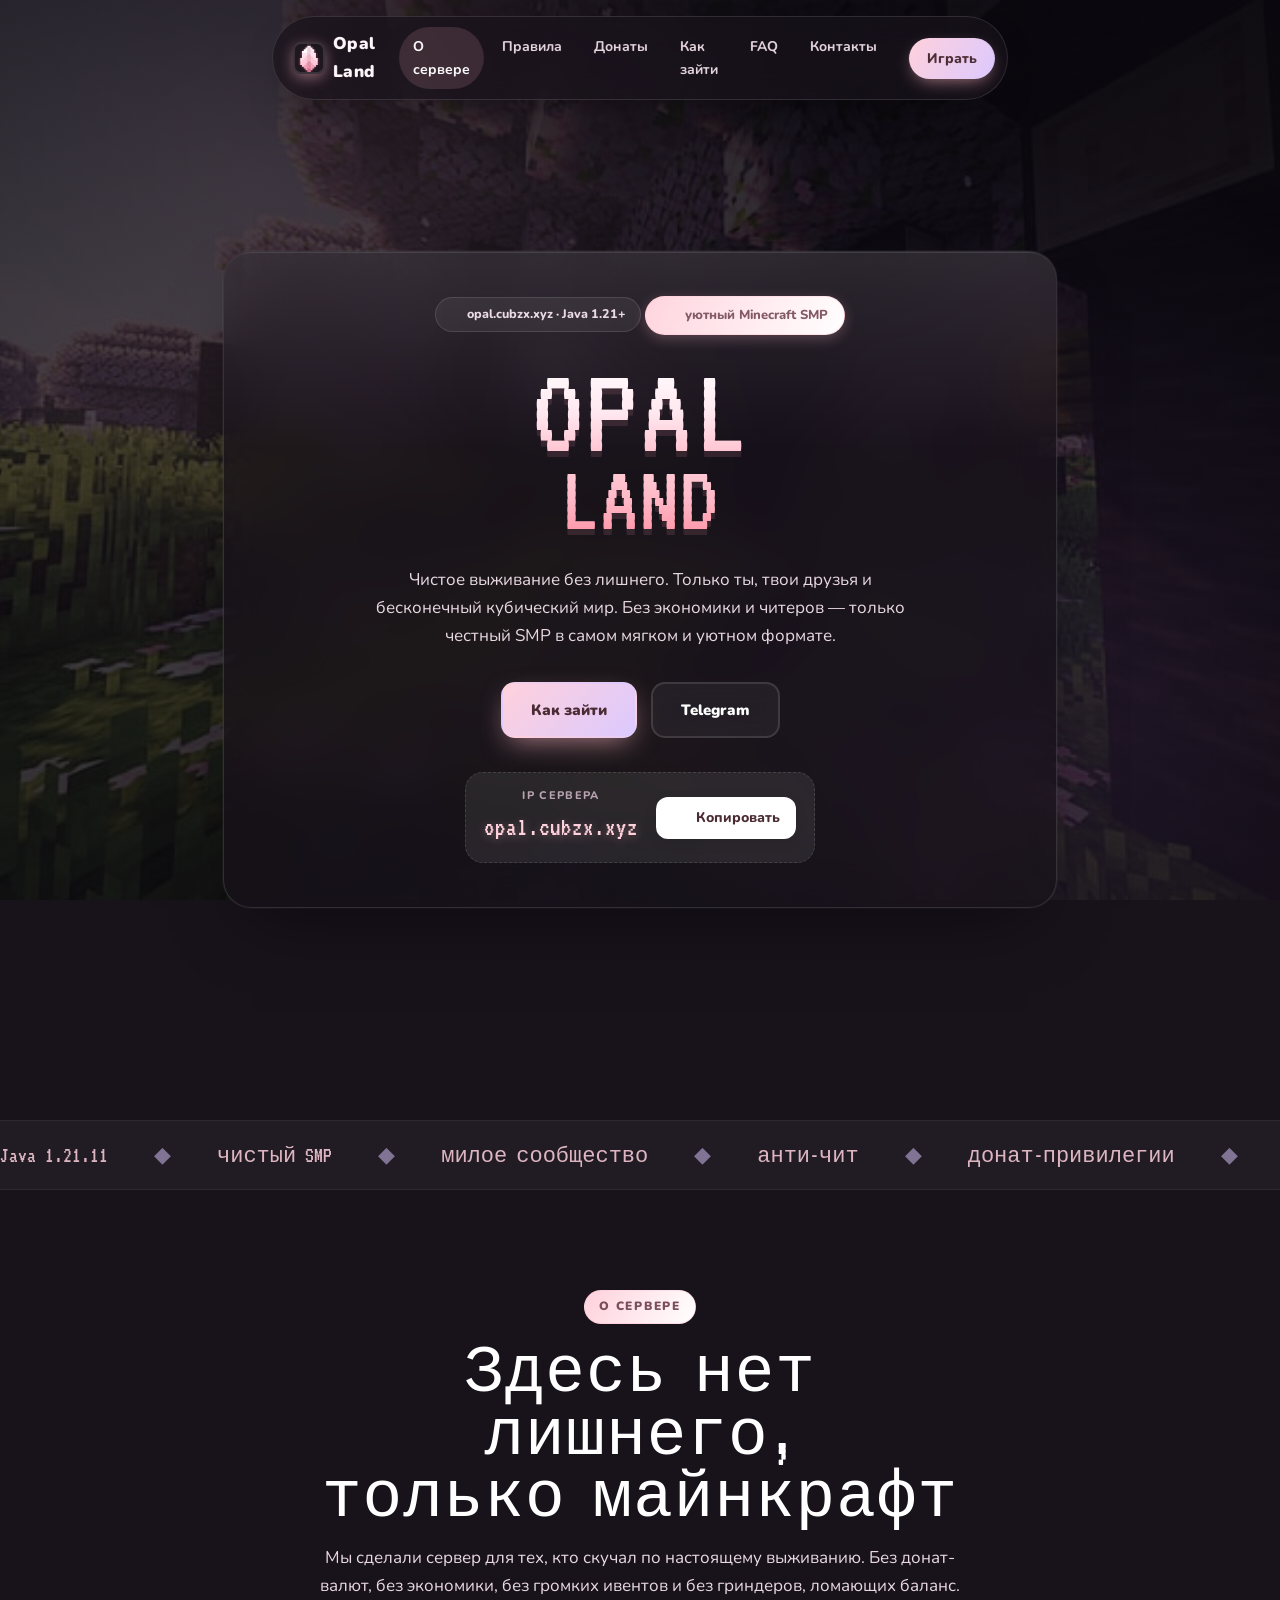
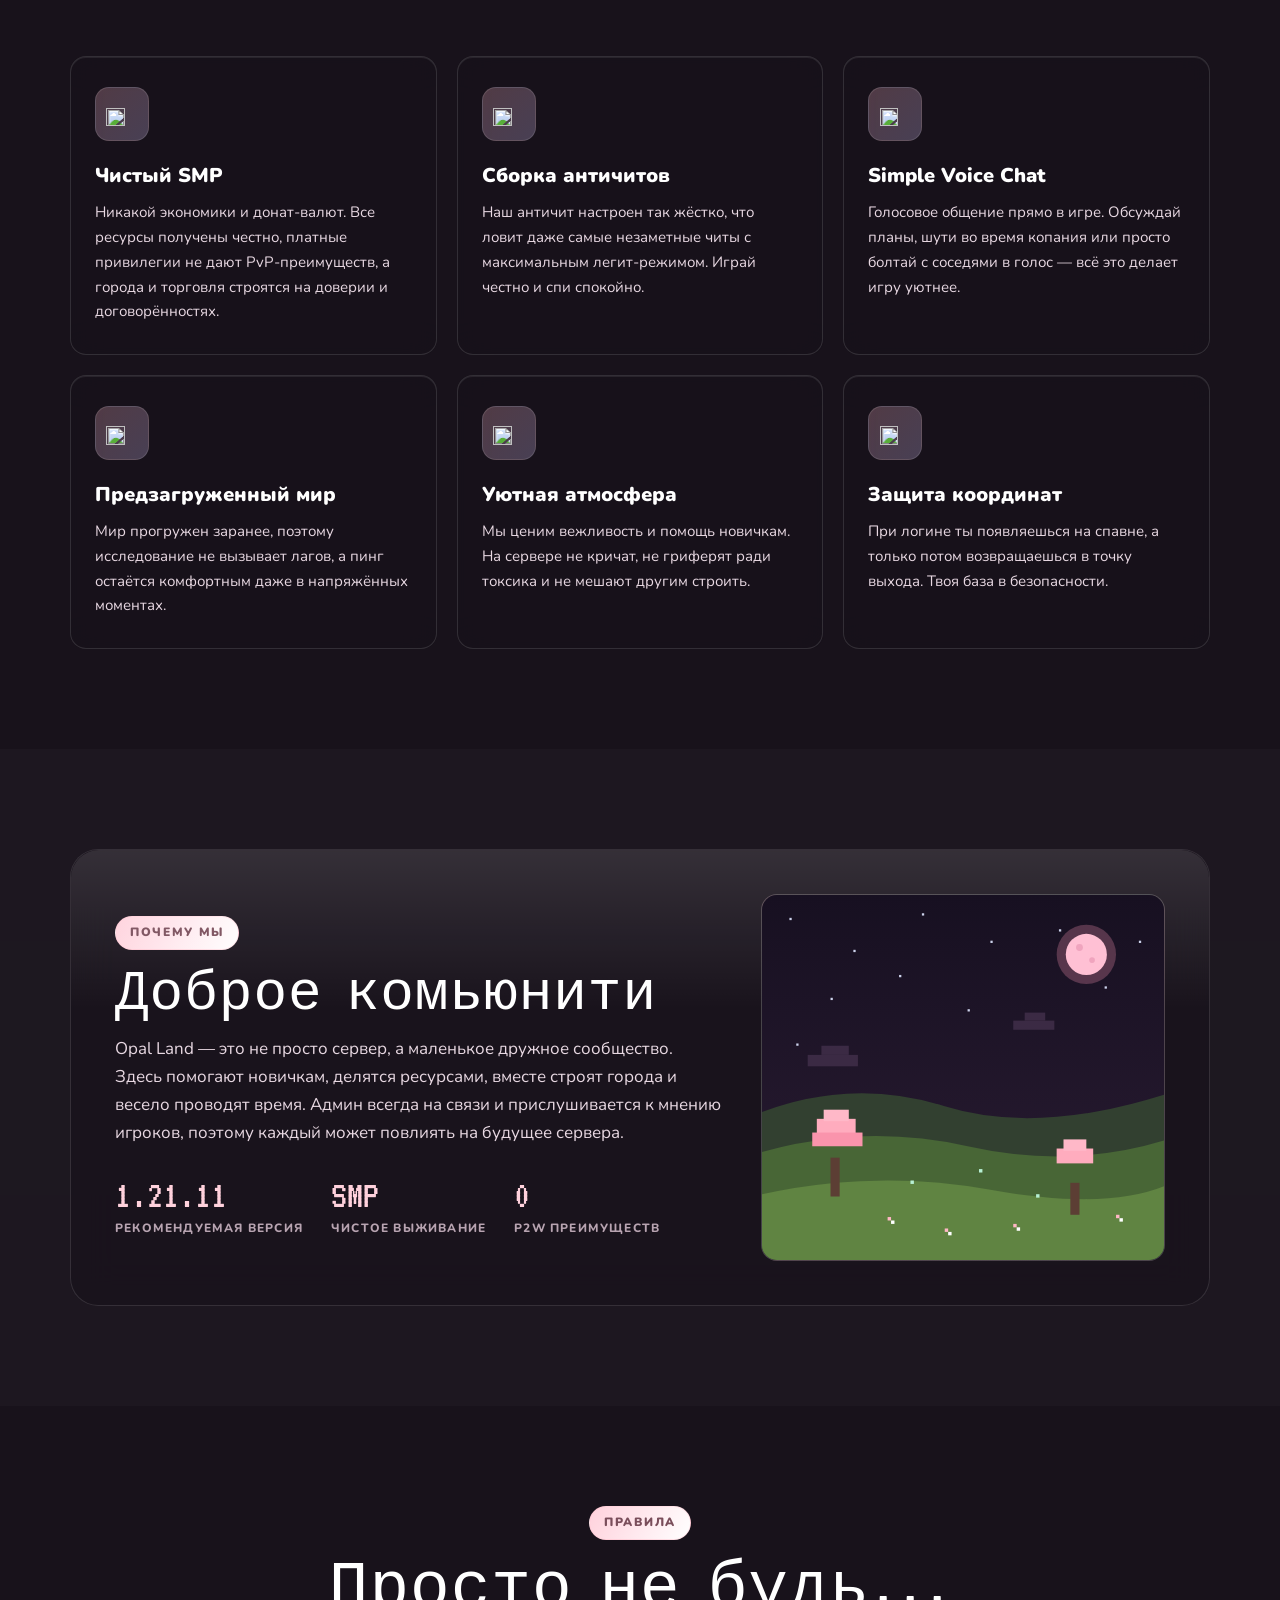
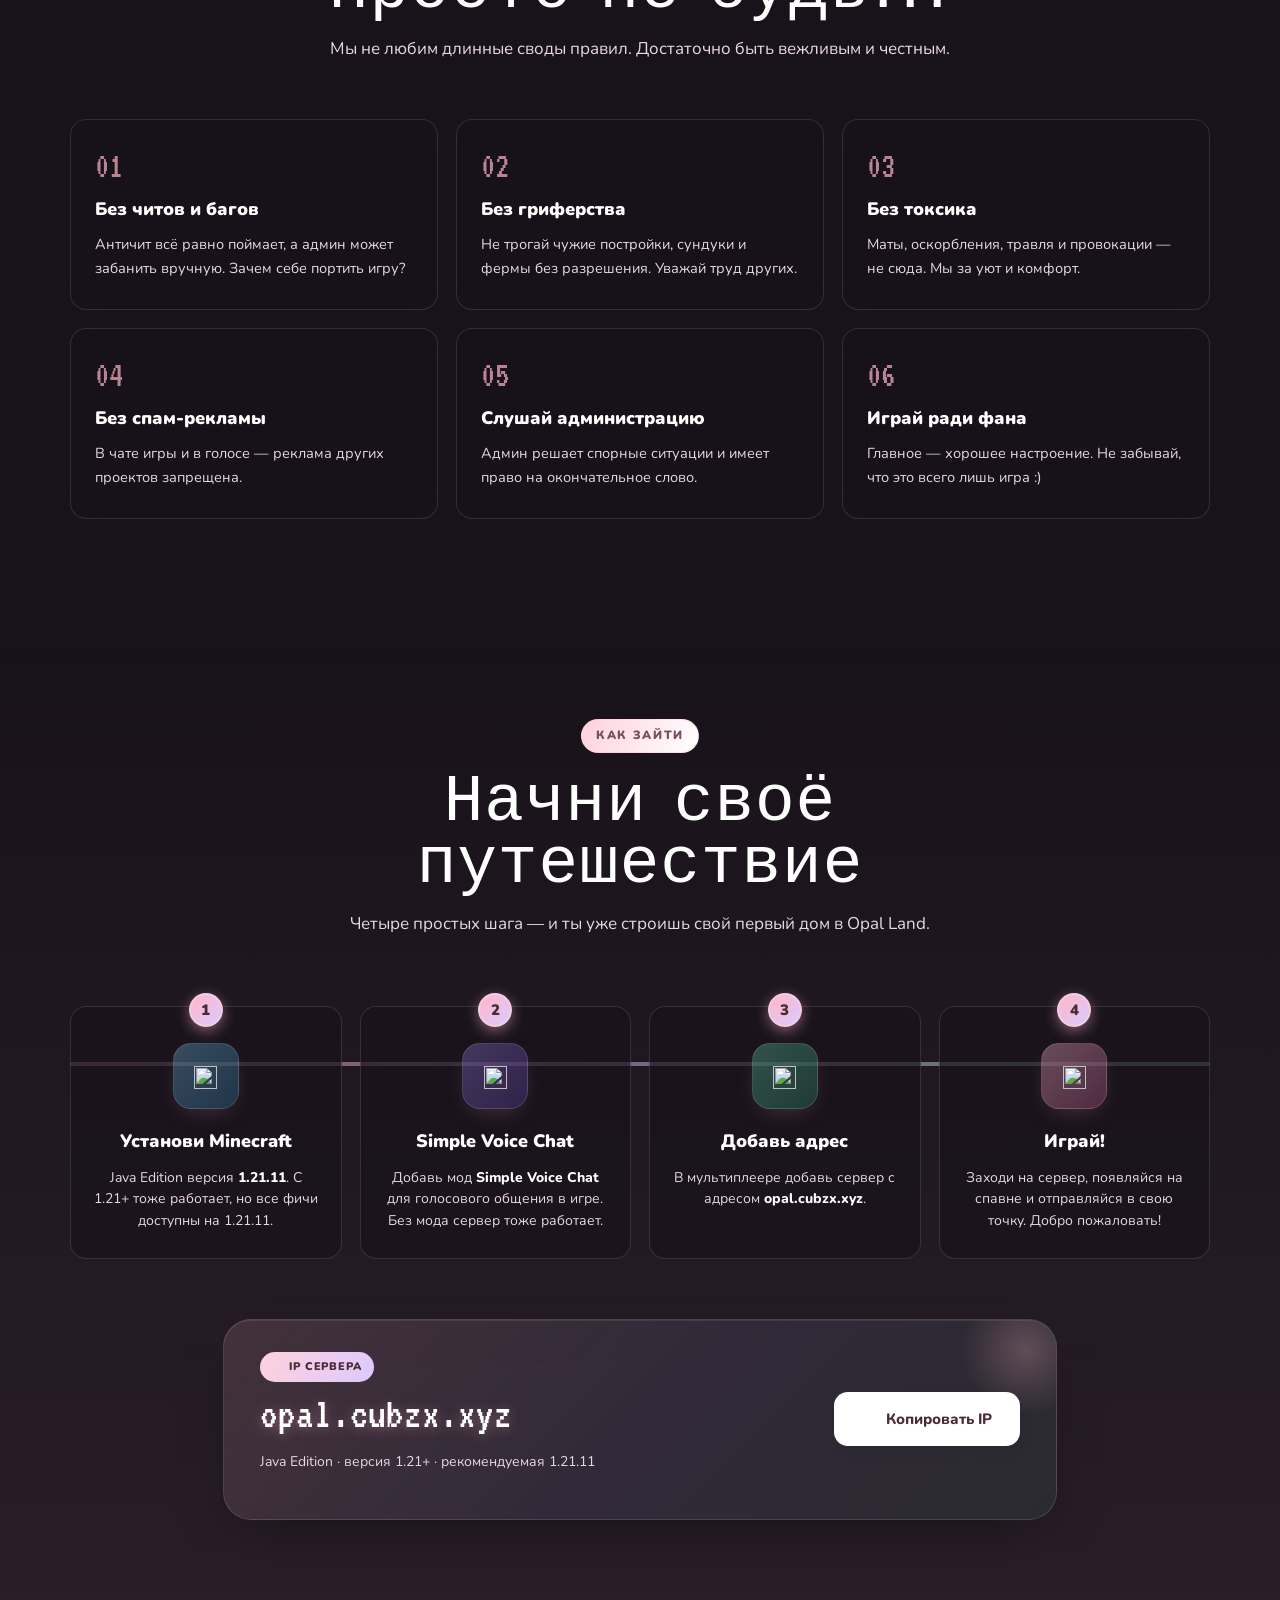
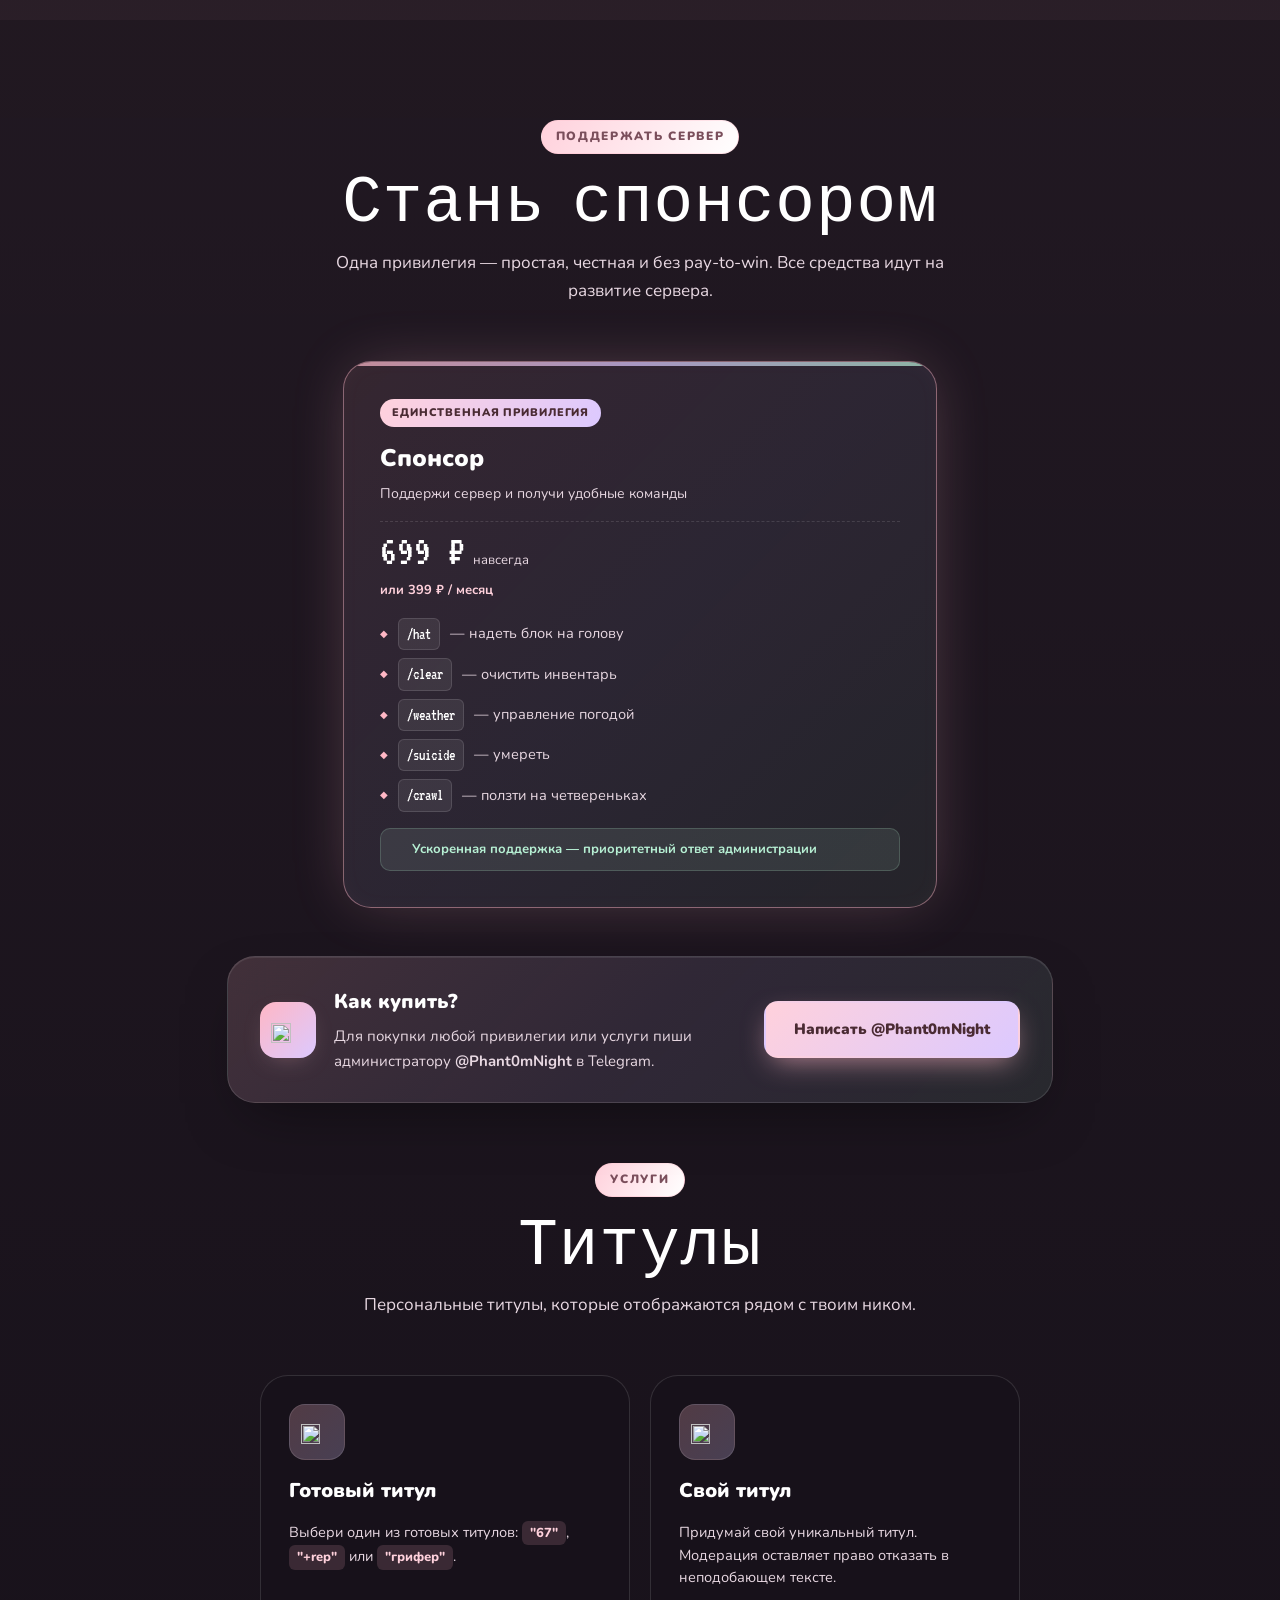
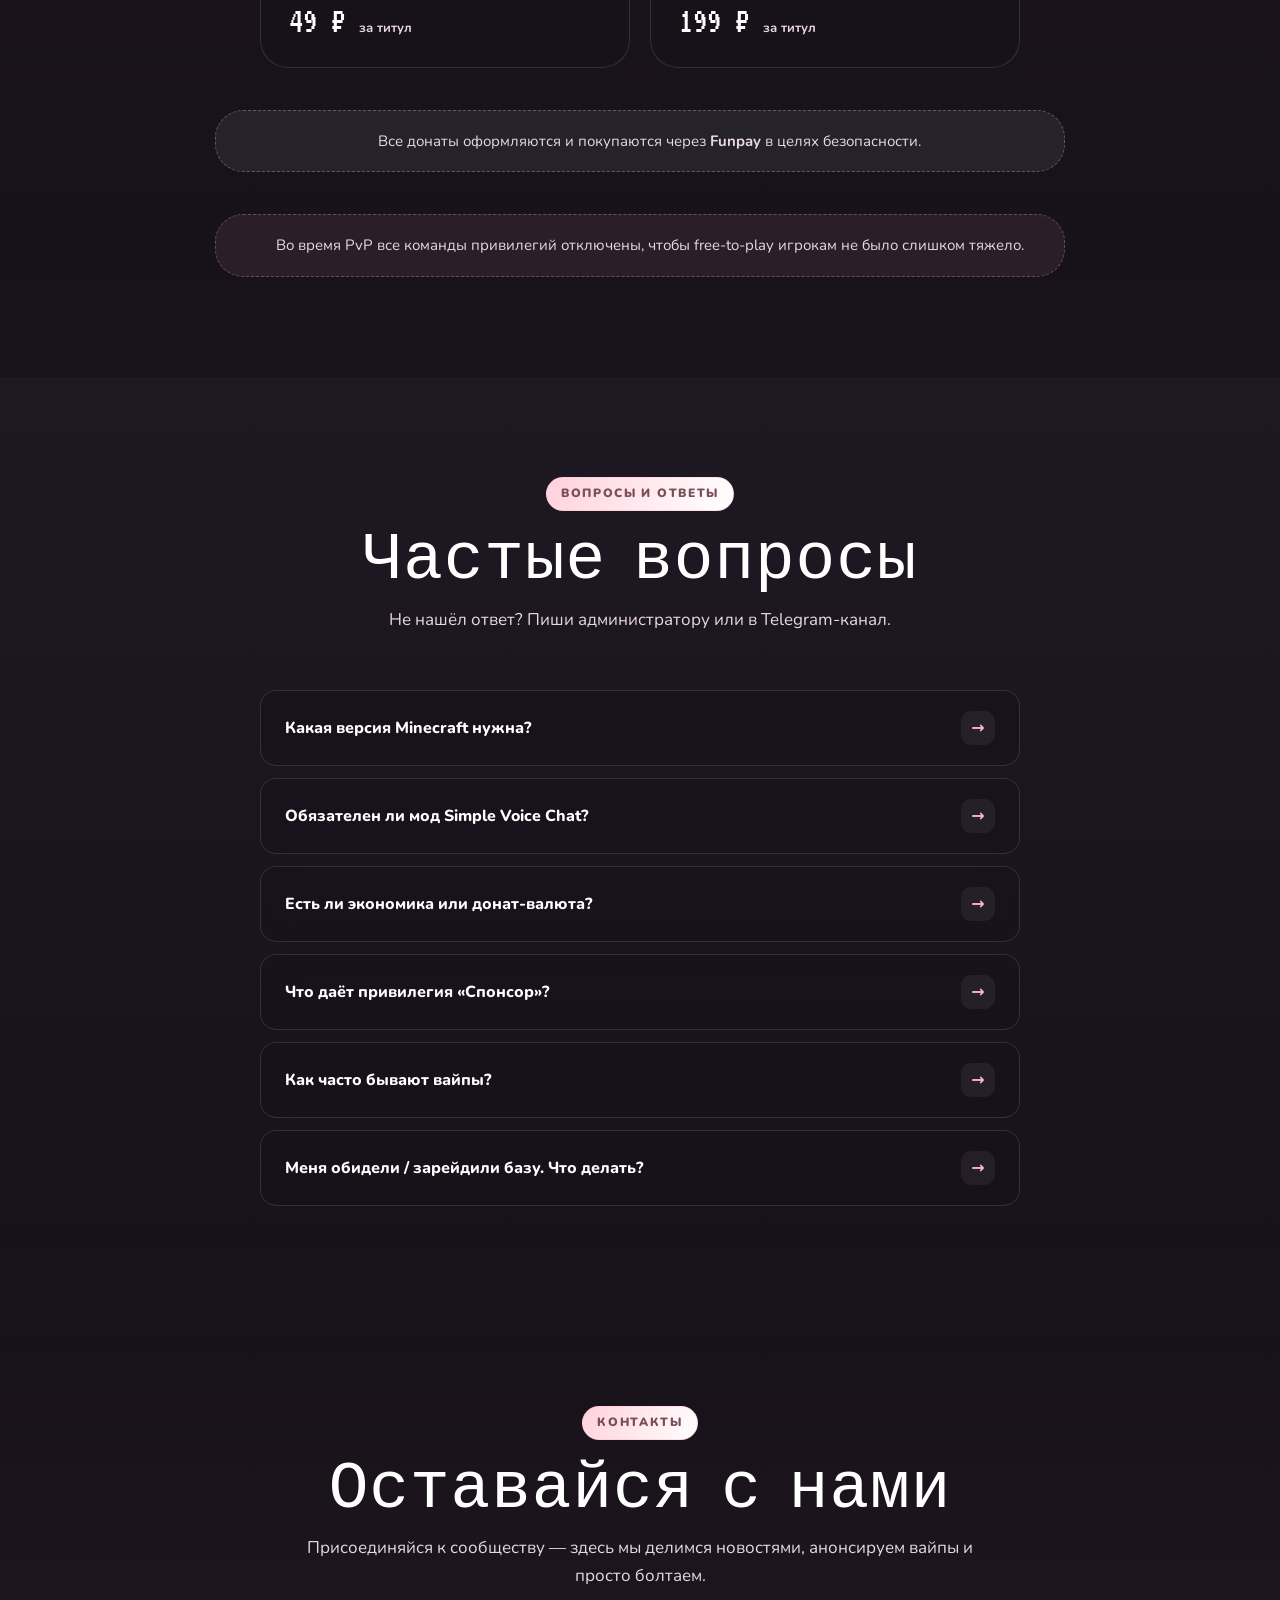
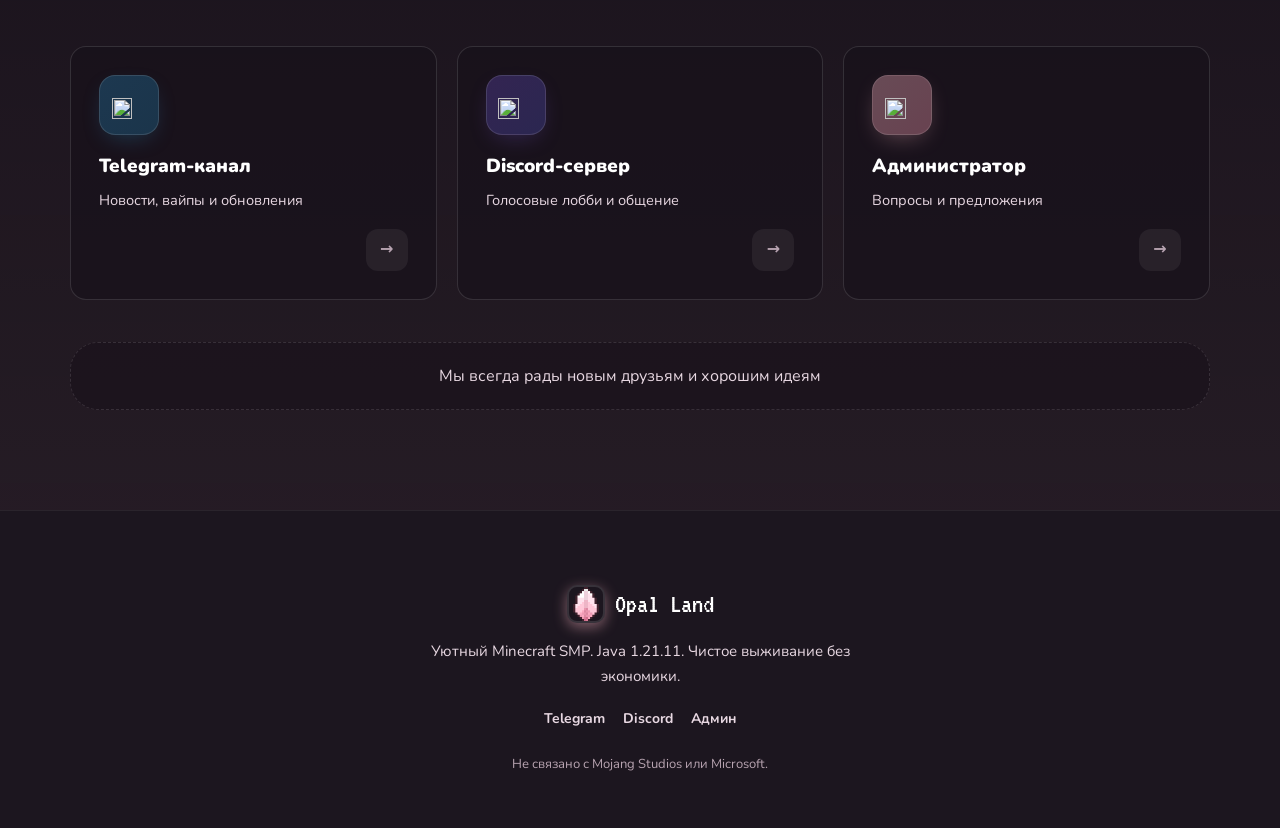
==== index.html @ 29ce29b6 "Major redesign: live server status, SEO pack, FAQ, pixel-art assets - Live server status widget (mcs" ====
<!DOCTYPE html>
<html lang="ru">
<head>
  <meta charset="UTF-8" />
  <meta name="viewport" content="width=device-width, initial-scale=1.0" />
  <meta name="theme-color" content="#1a1218" />
  <title>Opal Land — уютный Minecraft SMP</title>
  <meta name="description" content="Opal Land — чистый SMP сервер Minecraft. Java 1.21.11, милое сообщество, надёжный античит и уютная атмосфера. IP: opal.cubzx.xyz" />

  <!-- SEO -->
  <link rel="canonical" href="https://blinoed-uwu.github.io/opalland-ru/" />
  <meta property="og:type" content="website" />
  <meta property="og:site_name" content="Opal Land" />
  <meta property="og:title" content="Opal Land — уютный Minecraft SMP" />
  <meta property="og:description" content="Чистое выживание без лишнего. Java 1.21.11, милое сообщество, античит, голосовой чат. IP: opal.cubzx.xyz" />
  <meta property="og:url" content="https://blinoed-uwu.github.io/opalland-ru/" />
  <meta property="og:image" content="https://blinoed-uwu.github.io/opalland-ru/assets/og-scene.png" />
  <meta property="og:image:width" content="1200" />
  <meta property="og:image:height" content="630" />
  <meta property="og:image:alt" content="Opal Land — уютный Minecraft SMP. Пиксельный ночной пейзаж с розовой луной и вишнёвыми деревьями" />
  <meta property="og:locale" content="ru_RU" />
  <meta name="twitter:card" content="summary_large_image" />
  <meta name="twitter:title" content="Opal Land — уютный Minecraft SMP" />
  <meta name="twitter:description" content="Чистое выживание без лишнего. IP: opal.cubzx.xyz" />
  <meta name="twitter:image" content="https://blinoed-uwu.github.io/opalland-ru/assets/og-scene.png" />

  <!-- Icons -->
  <link rel="icon" href="assets/favicon-32.png" sizes="32x32" type="image/png" />
  <link rel="icon" href="assets/favicon-64.png" sizes="64x64" type="image/png" />
  <link rel="apple-touch-icon" href="assets/apple-touch-icon.png" />

  <link rel="preconnect" href="https://fonts.googleapis.com" />
  <link rel="preconnect" href="https://fonts.gstatic.com" crossorigin />
  <link href="https://fonts.googleapis.com/css2?family=Nunito:wght@400;600;700;800;900&family=VT323&display=swap" rel="stylesheet" />
  <link rel="stylesheet" href="css/style.css" />
  <link rel="stylesheet" href="css/animations.css" />

  <!-- Structured data -->
  <script type="application/ld+json">
  {
    "@context": "https://schema.org",
    "@type": "Organization",
    "name": "Opal Land",
    "url": "https://blinoed-uwu.github.io/opalland-ru/",
    "logo": "https://blinoed-uwu.github.io/opalland-ru/assets/opal-gem.png",
    "description": "Уютный Minecraft SMP сервер. Чистое выживание, Java 1.21.11.",
    "sameAs": [
      "https://t.me/opal_land",
      "https://discord.gg/sgVRyRgncg"
    ]
  }
  </script>
</head>
<body>

  <!-- Пиксельное небо -->
  <div class="sky-layer" aria-hidden="true">
    <div class="stars" id="stars"></div>
  </div>

  <!-- Маленькие пиксельные партиклы -->
  <canvas class="particle-canvas" id="particles" aria-hidden="true"></canvas>

  <!-- Прогресс-бар чтения -->
  <div class="scroll-progress" id="scrollProgress" aria-hidden="true"></div>

  <!-- Навигация -->
  <nav class="main-nav" id="nav">
    <a href="#top" class="nav-brand">
      <img src="assets/opal-gem.png" alt="" class="brand-avatar" width="28" height="28" aria-hidden="true">
      <span class="brand-text">Opal Land</span>
    </a>
    <button class="nav-burger" id="navBurger" aria-label="Открыть меню" aria-expanded="false" aria-controls="navMenu">
      <span></span><span></span><span></span>
    </button>
    <ul class="nav-links" id="navMenu">
      <li><a href="#about">О сервере</a></li>
      <li><a href="#rules">Правила</a></li>
      <li><a href="#donate">Донаты</a></li>
      <li><a href="#join">Как зайти</a></li>
      <li><a href="#faq">FAQ</a></li>
      <li><a href="#contacts">Контакты</a></li>
    </ul>
    <a href="#join" class="nav-cta">Играть</a>
  </nav>

  <!-- Герой -->
  <header class="hero" id="top">
    <div class="hero-card">
      <div class="server-status" id="serverStatus" role="status" aria-live="polite">
        <span class="status-dot status-dot-loading"></span>
        <span class="status-text">Проверяем статус сервера…</span>
      </div>
      <div class="hero-pretitle">
        <span class="heart-pulse"><img src="https://cdn.jsdelivr.net/gh/twitter/twemoji@14.0.2/assets/svg/1f497.svg" alt="" class="twemoji" aria-hidden="true"></span>
        уютный Minecraft SMP
      </div>
      <h1 class="hero-title">
        <span class="title-line">Opal</span>
        <span class="title-line title-line-2">Land</span>
      </h1>
      <p class="hero-desc">
        Чистое выживание без лишнего. Только ты, твои друзья и бесконечный кубический мир.
        Без экономики и читеров — только честный SMP в самом мягком и уютном формате.
      </p>
      <div class="hero-actions">
        <a href="#join" class="btn btn-primary">Как зайти</a>
        <a href="https://t.me/opal_land" target="_blank" class="btn btn-ghost" rel="noopener">Telegram</a>
      </div>
      <div class="server-ip-card">
        <div class="ip-info">
          <span class="ip-label">IP сервера</span>
          <span class="ip-value" id="ipValue">opal.cubzx.xyz</span>
        </div>
        <button class="copy-btn" id="copyIp" data-ip="opal.cubzx.xyz" type="button">
          <span class="copy-icon"><img src="https://cdn.jsdelivr.net/gh/twitter/twemoji@14.0.2/assets/svg/1f4cb.svg" alt="" class="twemoji" aria-hidden="true"></span>
          <span class="copy-text">Копировать</span>
        </button>
      </div>
    </div>
  </header>

  <!-- Бегущая лента -->
  <div class="marquee" aria-hidden="true">
    <div class="marquee-track">
      <span>Java 1.21.11</span>
      <span>чистый SMP</span>
      <span>милое сообщество</span>
      <span>анти-чит</span>
      <span>донат-привилегии</span>
      <span>без экономики</span>
      <span>голосовой чат</span>
      <span>уютные вайпы</span>
      <span>Java 1.21.11</span>
      <span>чистый SMP</span>
      <span>милое сообщество</span>
      <span>анти-чит</span>
      <span>донат-привилегии</span>
      <span>без экономики</span>
      <span>голосовой чат</span>
      <span>уютные вайпы</span>
    </div>
  </div>

  <!-- О сервере -->
  <section class="section" id="about">
    <div class="container">
      <div class="section-header reveal">
        <span class="section-tag">о сервере</span>
        <h2 class="section-title">Здесь нет лишнего,<br>только майнкрафт</h2>
        <p class="section-subtitle">
          Мы сделали сервер для тех, кто скучал по настоящему выживанию.
          Без донат-валют, без экономики, без громких ивентов и без гриндеров, ломающих баланс.
        </p>
      </div>

      <div class="features">
        <div class="feature-card reveal">
          <div class="feature-icon" aria-hidden="true"><img src="https://cdn.jsdelivr.net/gh/twitter/twemoji@14.0.2/assets/svg/1f338.svg" alt="" class="twemoji" aria-hidden="true"></div>
          <h3 class="feature-title">Чистый SMP</h3>
          <p class="feature-text">
            Никакой экономики и донат-валют. Все ресурсы получены честно,
            платные привилегии не дают PvP-преимуществ, а города и торговля
            строятся на доверии и договорённостях.
          </p>
        </div>

        <div class="feature-card reveal">
          <div class="feature-icon" aria-hidden="true"><img src="https://cdn.jsdelivr.net/gh/twitter/twemoji@14.0.2/assets/svg/1f6e1.svg" alt="" class="twemoji" aria-hidden="true"></div>
          <h3 class="feature-title">Сборка античитов</h3>
          <p class="feature-text">
            Наш античит настроен так жёстко, что ловит даже самые незаметные читы
            с максимальным легит-режимом. Играй честно и спи спокойно.
          </p>
        </div>

        <div class="feature-card reveal">
          <div class="feature-icon" aria-hidden="true"><img src="https://cdn.jsdelivr.net/gh/twitter/twemoji@14.0.2/assets/svg/1f399.svg" alt="" class="twemoji" aria-hidden="true"></div>
          <h3 class="feature-title">Simple Voice Chat</h3>
          <p class="feature-text">
            Голосовое общение прямо в игре. Обсуждай планы, шути во время копания
            или просто болтай с соседями в голос — всё это делает игру уютнее.
          </p>
        </div>

        <div class="feature-card reveal">
          <div class="feature-icon" aria-hidden="true"><img src="https://cdn.jsdelivr.net/gh/twitter/twemoji@14.0.2/assets/svg/1f33f.svg" alt="" class="twemoji" aria-hidden="true"></div>
          <h3 class="feature-title">Предзагруженный мир</h3>
          <p class="feature-text">
            Мир прогружен заранее, поэтому исследование не вызывает лагов,
            а пинг остаётся комфортным даже в напряжённых моментах.
          </p>
        </div>

        <div class="feature-card reveal">
          <div class="feature-icon" aria-hidden="true"><img src="https://cdn.jsdelivr.net/gh/twitter/twemoji@14.0.2/assets/svg/1f3e0.svg" alt="" class="twemoji" aria-hidden="true"></div>
          <h3 class="feature-title">Уютная атмосфера</h3>
          <p class="feature-text">
            Мы ценим вежливость и помощь новичкам. На сервере не кричат,
            не гриферят ради токсика и не мешают другим строить.
          </p>
        </div>

        <div class="feature-card reveal">
          <div class="feature-icon" aria-hidden="true"><img src="https://cdn.jsdelivr.net/gh/twitter/twemoji@14.0.2/assets/svg/1f5fa.svg" alt="" class="twemoji" aria-hidden="true"></div>
          <h3 class="feature-title">Защита координат</h3>
          <p class="feature-text">
            При логине ты появляешься на спавне, а только потом возвращаешься
            в точку выхода. Твоя база в безопасности.
          </p>
        </div>
      </div>
    </div>
  </section>

  <!-- Большая карточка "почему мы" -->
  <section class="section section-soft" id="why">
    <div class="container">
      <div class="big-card reveal">
        <div class="big-card-content">
          <span class="section-tag">почему мы</span>
          <h2 class="section-title big-title">Доброе комьюнити</h2>
          <p class="section-subtitle big-subtitle">
            Opal Land — это не просто сервер, а маленькое дружное сообщество.
            Здесь помогают новичкам, делятся ресурсами, вместе строят города
            и весело проводят время. Админ всегда на связи и прислушивается к мнению игроков,
            поэтому каждый может повлиять на будущее сервера.
          </p>
          <div class="stat-row">
            <div class="stat-item">
              <span class="stat-number">1.21.11</span>
              <span class="stat-label">рекомендуемая версия</span>
            </div>
            <div class="stat-item">
              <span class="stat-number">SMP</span>
              <span class="stat-label">чистое выживание</span>
            </div>
            <div class="stat-item">
              <span class="stat-number">0</span>
              <span class="stat-label">P2W преимуществ</span>
            </div>
          </div>
        </div>
        <div class="big-card-art card-image" aria-hidden="true">
          <svg viewBox="0 0 352 320" xmlns="http://www.w3.org/2000/svg" class="pixel-scene-svg" role="img" aria-label="Пиксельный пейзаж Opal Land">
            <defs>
              <linearGradient id="sky" x1="0" y1="0" x2="0" y2="1">
                <stop offset="0" stop-color="#171021"/>
                <stop offset="1" stop-color="#2a1c33"/>
              </linearGradient>
            </defs>
            <!-- sky -->
            <rect x="0" y="0" width="352" height="320" fill="url(#sky)"/>
            <!-- stars -->
            <g fill="#cdd3ec">
              <rect x="24" y="20" width="2" height="2"/><rect x="80" y="48" width="2" height="2"/>
              <rect x="140" y="16" width="2" height="2"/><rect x="200" y="40" width="2" height="2"/>
              <rect x="60" y="90" width="2" height="2"/><rect x="120" y="70" width="2" height="2"/>
              <rect x="30" y="130" width="2" height="2"/><rect x="180" y="100" width="2" height="2"/>
              <rect x="260" y="30" width="2" height="2"/><rect x="300" y="80" width="2" height="2"/>
              <rect x="330" y="40" width="2" height="2"/>
            </g>
            <!-- moon with ring -->
            <circle cx="284" cy="52" r="26" fill="#c87896" opacity=".35"/>
            <circle cx="284" cy="52" r="18" fill="#ffc0d4"/>
            <circle cx="278" cy="46" r="3" fill="#f0a4be"/>
            <circle cx="289" cy="57" r="2.5" fill="#f0a4be"/>
            <!-- clouds -->
            <g fill="#3b2a44">
              <rect x="40" y="140" width="44" height="10"/><rect x="52" y="132" width="24" height="8"/>
              <rect x="220" y="110" width="36" height="8"/><rect x="230" y="103" width="18" height="7"/>
            </g>
            <!-- hills -->
            <path d="M0 190 Q 80 160 160 185 T 352 175 L 352 320 L 0 320 Z" fill="#324030"/>
            <path d="M0 225 Q 90 200 180 220 T 352 215 L 352 320 L 0 320 Z" fill="#486636"/>
            <path d="M0 262 Q 100 240 200 258 T 352 255 L 352 320 L 0 320 Z" fill="#608442"/>
            <!-- cherry tree left -->
            <g>
              <rect x="60" y="230" width="8" height="34" fill="#5c3e34"/>
              <rect x="48" y="196" width="34" height="14" fill="#ffacbe"/>
              <rect x="54" y="188" width="22" height="10" fill="#ffb8c8"/>
              <rect x="44" y="208" width="44" height="12" fill="#fa94ac"/>
            </g>
            <!-- cherry tree right -->
            <g>
              <rect x="270" y="252" width="8" height="28" fill="#5c3e34"/>
              <rect x="258" y="222" width="32" height="13" fill="#ffacbe"/>
              <rect x="264" y="214" width="20" height="10" fill="#ffb8c8"/>
            </g>
            <!-- flowers -->
            <g>
              <rect x="110" y="282" width="3" height="3" fill="#ffb7c5"/><rect x="113" y="285" width="3" height="3" fill="#fff"/>
              <rect x="160" y="292" width="3" height="3" fill="#ffb7c5"/><rect x="163" y="295" width="3" height="3" fill="#fff"/>
              <rect x="220" y="288" width="3" height="3" fill="#ffb7c5"/><rect x="223" y="291" width="3" height="3" fill="#fff"/>
              <rect x="310" y="280" width="3" height="3" fill="#ffb7c5"/><rect x="313" y="283" width="3" height="3" fill="#fff"/>
            </g>
            <!-- fireflies -->
            <g fill="#b7f0d4">
              <rect x="130" y="250" width="3" height="3"/><rect x="240" y="262" width="3" height="3"/>
              <rect x="190" y="240" width="3" height="3"/>
            </g>
          </svg>
        </div>
      </div>
    </div>
  </section>

  <!-- Правила -->
  <section class="section" id="rules">
    <div class="container">
      <div class="section-header reveal">
        <span class="section-tag">правила</span>
        <h2 class="section-title">Просто не будь...</h2>
        <p class="section-subtitle">Мы не любим длинные своды правил. Достаточно быть вежливым и честным.</p>
      </div>

      <div class="rules-grid">
        <div class="rule-card reveal">
          <span class="rule-num">01</span>
          <h3>Без читов и багов</h3>
          <p>Античит всё равно поймает, а админ может забанить вручную. Зачем себе портить игру?</p>
        </div>
        <div class="rule-card reveal">
          <span class="rule-num">02</span>
          <h3>Без гриферства</h3>
          <p>Не трогай чужие постройки, сундуки и фермы без разрешения. Уважай труд других.</p>
        </div>
        <div class="rule-card reveal">
          <span class="rule-num">03</span>
          <h3>Без токсика</h3>
          <p>Маты, оскорбления, травля и провокации — не сюда. Мы за уют и комфорт.</p>
        </div>
        <div class="rule-card reveal">
          <span class="rule-num">04</span>
          <h3>Без спам-рекламы</h3>
          <p>В чате игры и в голосе — реклама других проектов запрещена.</p>
        </div>
        <div class="rule-card reveal">
          <span class="rule-num">05</span>
          <h3>Слушай администрацию</h3>
          <p>Админ решает спорные ситуации и имеет право на окончательное слово.</p>
        </div>
        <div class="rule-card reveal">
          <span class="rule-num">06</span>
          <h3>Играй ради фана</h3>
          <p>Главное — хорошее настроение. Не забывай, что это всего лишь игра :)</p>
        </div>
      </div>
    </div>
  </section>

  <!-- Как зайти -->
  <section class="section section-cta" id="join">
    <div class="container">
      <div class="section-header reveal">
        <span class="section-tag">как зайти</span>
        <h2 class="section-title">Начни своё путешествие</h2>
        <p class="section-subtitle">Четыре простых шага — и ты уже строишь свой первый дом в Opal Land.</p>
      </div>

      <div class="join-flow">
        <div class="flow-line" aria-hidden="true"></div>
        <div class="steps">
          <div class="step reveal">
            <div class="step-number">1</div>
            <div class="step-icon"><img src="https://cdn.jsdelivr.net/gh/twitter/twemoji@14.0.2/assets/svg/2b07.svg" alt="" class="twemoji" aria-hidden="true"></div>
            <h3>Установи Minecraft</h3>
            <p>Java Edition версия <strong>1.21.11</strong>. С 1.21+ тоже работает, но все фичи доступны на 1.21.11.</p>
          </div>
          <div class="step reveal">
            <div class="step-number">2</div>
            <div class="step-icon"><img src="https://cdn.jsdelivr.net/gh/twitter/twemoji@14.0.2/assets/svg/1f399.svg" alt="" class="twemoji" aria-hidden="true"></div>
            <h3>Simple Voice Chat</h3>
            <p>Добавь мод <strong>Simple Voice Chat</strong> для голосового общения в игре. Без мода сервер тоже работает.</p>
          </div>
          <div class="step reveal">
            <div class="step-number">3</div>
            <div class="step-icon"><img src="https://cdn.jsdelivr.net/gh/twitter/twemoji@14.0.2/assets/svg/1f4cb.svg" alt="" class="twemoji" aria-hidden="true"></div>
            <h3>Добавь адрес</h3>
            <p>В мультиплеере добавь сервер с адресом <strong class="ip-highlight">opal.cubzx.xyz</strong>.</p>
          </div>
          <div class="step reveal">
            <div class="step-number">4</div>
            <div class="step-icon"><img src="https://cdn.jsdelivr.net/gh/twitter/twemoji@14.0.2/assets/svg/2728.svg" alt="" class="twemoji" aria-hidden="true"></div>
            <h3>Играй!</h3>
            <p>Заходи на сервер, появляйся на спавне и отправляйся в свою точку. Добро пожаловать!</p>
          </div>
        </div>
      </div>

      <div class="join-card reveal">
        <div class="join-card-left">
          <span class="join-badge"><img src="https://cdn.jsdelivr.net/gh/twitter/twemoji@14.0.2/assets/svg/1f3ae.svg" alt="" class="twemoji" aria-hidden="true"> IP сервера</span>
          <div class="join-ip">opal.cubzx.xyz</div>
          <p class="join-meta">Java Edition · версия 1.21+ · рекомендуемая 1.21.11</p>
        </div>
        <button class="copy-btn copy-btn-big" id="copyIpBig" data-ip="opal.cubzx.xyz" type="button">
          <span class="copy-icon"><img src="https://cdn.jsdelivr.net/gh/twitter/twemoji@14.0.2/assets/svg/1f4cb.svg" alt="" class="twemoji" aria-hidden="true"></span>
          <span class="copy-text">Копировать IP</span>
        </button>
      </div>
    </div>
  </section>

  <!-- Донаты -->
  <section class="section section-donate" id="donate">
    <div class="container">
      <div class="section-header reveal">
        <span class="section-tag">поддержать сервер</span>
        <h2 class="section-title">Стань спонсором</h2>
        <p class="section-subtitle">Одна привилегия — простая, честная и без pay-to-win. Все средства идут на развитие сервера.</p>
      </div>

      <div class="donate-single">
        <div class="donate-card donate-card-featured reveal">
          <div class="donate-header">
            <span class="donate-badge">Единственная привилегия</span>
            <h3 class="donate-tier">Спонсор</h3>
            <p class="donate-desc">Поддержи сервер и получи удобные команды</p>
          </div>
          <div class="donate-price">
            <span class="price-amount">699 ₽</span>
            <span class="price-note">навсегда</span>
          </div>
          <div class="donate-price-alt">
            <span>или 399 ₽ / месяц</span>
          </div>
          <ul class="donate-commands">
            <li><code>/hat</code> — надеть блок на голову</li>
            <li><code>/clear</code> — очистить инвентарь</li>
            <li><code>/weather</code> — управление погодой</li>
            <li><code>/suicide</code> — умереть</li>
            <li><code>/crawl</code> — ползти на четвереньках</li>
          </ul>
          <div class="donate-includes sponsor-perk">
            <span><img src="https://cdn.jsdelivr.net/gh/twitter/twemoji@14.0.2/assets/svg/26a1.svg" alt="" class="twemoji" aria-hidden="true"> Ускоренная поддержка — приоритетный ответ администрации</span>
          </div>
        </div>
      </div>

      <div class="donate-purchase reveal">
        <div class="purchase-body">
          <span class="purchase-icon"><img src="https://cdn.jsdelivr.net/gh/twitter/twemoji@14.0.2/assets/svg/1f4ac.svg" alt="" class="twemoji" aria-hidden="true"></span>
          <div>
            <h3>Как купить?</h3>
            <p>Для покупки любой привилегии или услуги пиши администратору <strong>@Phant0mNight</strong> в Telegram.</p>
          </div>
        </div>
        <a href="https://t.me/Phant0mNight" target="_blank" class="btn btn-primary" rel="noopener">Написать @Phant0mNight</a>
      </div>

      <div class="section-header reveal" style="margin-top:60px;">
        <span class="section-tag">услуги</span>
        <h2 class="section-title">Титулы</h2>
        <p class="section-subtitle">Персональные титулы, которые отображаются рядом с твоим ником.</p>
      </div>

      <div class="services-grid">
        <div class="service-card reveal">
          <div class="service-icon"><img src="https://cdn.jsdelivr.net/gh/twitter/twemoji@14.0.2/assets/svg/1f3f7.svg" alt="" class="twemoji" aria-hidden="true"></div>
          <h3 class="service-name">Готовый титул</h3>
          <p class="service-desc">Выбери один из готовых титулов: <span class="title-example">"67"</span>, <span class="title-example">"+rep"</span> или <span class="title-example">"грифер"</span>.</p>
          <div class="service-price">49 ₽ <span>за титул</span></div>
        </div>
        <div class="service-card reveal">
          <div class="service-icon"><img src="https://cdn.jsdelivr.net/gh/twitter/twemoji@14.0.2/assets/svg/270d.svg" alt="" class="twemoji" aria-hidden="true"></div>
          <h3 class="service-name">Свой титул</h3>
          <p class="service-desc">Придумай свой уникальный титул. Модерация оставляет право отказать в неподобающем тексте.</p>
          <div class="service-price">199 ₽ <span>за титул</span></div>
        </div>
      </div>

      <div class="donate-notice fanpay-notice reveal">
        <p><img src="https://cdn.jsdelivr.net/gh/twitter/twemoji@14.0.2/assets/svg/1f512.svg" alt="" class="twemoji" aria-hidden="true"> Все донаты оформляются и покупаются через <strong><a href="https://funpay.com/users/17411240/" target="_blank" rel="noopener">Funpay</a></strong> в целях безопасности.</p>
      </div>

      <div class="donate-notice reveal">
        <p><img src="https://cdn.jsdelivr.net/gh/twitter/twemoji@14.0.2/assets/svg/26a0.svg" alt="" class="twemoji" aria-hidden="true"> Во время PvP все команды привилегий отключены, чтобы free-to-play игрокам не было слишком тяжело.</p>
      </div>
    </div>
  </section>

  <!-- FAQ -->
  <section class="section section-faq" id="faq">
    <div class="container">
      <div class="section-header reveal">
        <span class="section-tag">вопросы и ответы</span>
        <h2 class="section-title">Частые вопросы</h2>
        <p class="section-subtitle">Не нашёл ответ? Пиши администратору или в Telegram-канал.</p>
      </div>

      <div class="faq-list">
        <details class="faq-item reveal">
          <summary>
            <span>Какая версия Minecraft нужна?</span>
            <span class="faq-arrow" aria-hidden="true">→</span>
          </summary>
          <div class="faq-body">
            <p>Java Edition 1.21.11 — рекомендуемая. Сервер также работает на 1.21+,
            но все фичи гарантированно доступны именно на 1.21.11.</p>
          </div>
        </details>
        <details class="faq-item reveal">
          <summary>
            <span>Обязателен ли мод Simple Voice Chat?</span>
            <span class="faq-arrow" aria-hidden="true">→</span>
          </summary>
          <div class="faq-body">
            <p>Нет, без мода сервер отлично работает. Но с ним можно общаться голосом прямо в игре —
            это заметно уютнее.</p>
          </div>
        </details>
        <details class="faq-item reveal">
          <summary>
            <span>Есть ли экономика или донат-валюта?</span>
            <span class="faq-arrow" aria-hidden="true">→</span>
          </summary>
          <div class="faq-body">
            <p>Нет. Opal Land — чистый SMP: никакой виртуальной экономики, магазинов за реальные деньги
            или платных преимуществ в PvP. Всё честно.</p>
          </div>
        </details>
        <details class="faq-item reveal">
          <summary>
            <span>Что даёт привилегия «Спонсор»?</span>
            <span class="faq-arrow" aria-hidden="true">→</span>
          </summary>
          <div class="faq-body">
            <p>Удобные бытовые команды (/hat, /weather, /crawl и другие) и приоритетная поддержка.
            Во время PvP все команды привилегий отключаются, чтобы сохранять честную игру.</p>
          </div>
        </details>
        <details class="faq-item reveal">
          <summary>
            <span>Как часто бывают вайпы?</span>
            <span class="faq-arrow" aria-hidden="true">→</span>
          </summary>
          <div class="faq-body">
            <p>Вайпы редкие и уютные — только когда мир действительно исчерпал себя.
            Даты всегда анонсируются заранее в Telegram-канале.</p>
          </div>
        </details>
        <details class="faq-item reveal">
          <summary>
            <span>Меня обидели / зарейдили базу. Что делать?</span>
            <span class="faq-arrow" aria-hidden="true">→</span>
          </summary>
          <div class="faq-body">
            <p>Пиши администратору <a href="https://t.me/Phant0mNight" target="_blank" rel="noopener">@Phant0mNight</a> в Telegram —
            приложи скриншоты или видео, разберёмся. Читеров и гриферов банит античит и администрация.</p>
          </div>
        </details>
      </div>
    </div>
  </section>

  <!-- Контакты -->
  <section class="section section-contacts" id="contacts">
    <div class="container">
      <div class="section-header reveal">
        <span class="section-tag">контакты</span>
        <h2 class="section-title">Оставайся с нами</h2>
        <p class="section-subtitle">Присоединяйся к сообществу — здесь мы делимся новостями, анонсируем вайпы и просто болтаем.</p>
      </div>

      <div class="contacts">
        <a href="https://t.me/opal_land" target="_blank" class="contact-card reveal" rel="noopener">
          <span class="contact-emoji"><img src="https://cdn.jsdelivr.net/gh/twitter/twemoji@14.0.2/assets/svg/2708.svg" alt="" class="twemoji" aria-hidden="true"></span>
          <div class="contact-body">
            <h3>Telegram-канал</h3>
            <p>Новости, вайпы и обновления</p>
          </div>
          <span class="contact-arrow">→</span>
        </a>
        <a href="https://discord.gg/sgVRyRgncg" target="_blank" class="contact-card reveal" rel="noopener">
          <span class="contact-emoji"><img src="https://cdn.jsdelivr.net/gh/twitter/twemoji@14.0.2/assets/svg/1f4ac.svg" alt="" class="twemoji" aria-hidden="true"></span>
          <div class="contact-body">
            <h3>Discord-сервер</h3>
            <p>Голосовые лобби и общение</p>
          </div>
          <span class="contact-arrow">→</span>
        </a>
        <a href="https://t.me/Phant0mNight" target="_blank" class="contact-card reveal" rel="noopener">
          <span class="contact-emoji"><img src="https://cdn.jsdelivr.net/gh/twitter/twemoji@14.0.2/assets/svg/1f451.svg" alt="" class="twemoji" aria-hidden="true"></span>
          <div class="contact-body">
            <h3>Администратор</h3>
            <p>Вопросы и предложения</p>
          </div>
          <span class="contact-arrow">→</span>
        </a>
      </div>

      <div class="contact-footer reveal">
        <p>Мы всегда рады новым друзьям и хорошим идеям <img src="https://cdn.jsdelivr.net/gh/twitter/twemoji@14.0.2/assets/svg/1f497.svg" alt="" class="twemoji" aria-hidden="true"></p>
      </div>
    </div>
  </section>

  <!-- Футер -->
  <footer class="site-footer">
    <div class="footer-inner">
      <div class="footer-logo">
        <img src="assets/opal-gem.png" alt="" class="footer-avatar" width="24" height="24" aria-hidden="true">
        <span>Opal Land</span>
      </div>
      <p class="footer-desc">Уютный Minecraft SMP. Java 1.21.11. Чистое выживание без экономики.</p>
      <div class="footer-links">
        <a href="https://t.me/opal_land" target="_blank" rel="noopener">Telegram</a>
        <a href="https://discord.gg/sgVRyRgncg" target="_blank" rel="noopener">Discord</a>
        <a href="https://t.me/Phant0mNight" target="_blank" rel="noopener">Админ</a>
      </div>
      <p class="footer-copy">Не связано с Mojang Studios или Microsoft.</p>
    </div>
  </footer>

  <button class="scroll-top" id="scrollTop" aria-label="Наверх" title="Наверх">
    <svg viewBox="0 0 24 24" width="24" height="24" fill="none" stroke="currentColor" stroke-width="2.5" stroke-linecap="round" stroke-linejoin="round">
      <line x1="12" y1="19" x2="12" y2="5"></line>
      <polyline points="5 12 12 5 19 12"></polyline>
    </svg>
  </button>

  <script src="js/main.js"></script>
</body>
</html>
---- css/style.css ----
/* ============================================================
   OPAL LAND — cute Minecraft SMP website
   Soft pink & pastel theme, handmade feel, liquid glass
   ============================================================ */

:root{
  /* palette — soft & cute */
  --bg:#18121b;
  --bg-soft:#221a25;
  --surface:rgba(255,255,255,.055);
  --surface-hover:rgba(255,255,255,.09);
  --stroke:rgba(255,255,255,.12);
  --stroke-soft:rgba(255,255,255,.06);
  --ink:#fff7fb;
  --ink-soft:#e8d8e2;
  --ink-dim:#b8a4b1;

  /* pink/pastel accents */
  --pink:#ffb7c5;
  --pink-light:#ffd1dc;
  --pink-dark:#ff9eb5;
  --rose:#ff8fa3;
  --mint:#b7f0d4;
  --mint-dark:#8ee2bb;
  --lavender:#dcc9ff;
  --sky:#c2e9ff;
  --cream:#fff5f7;

  /* minecraft-ish colors for scene */
  --grass-top:#7ec850;
  --grass-side:#5a8c39;
  --dirt:#8b5a2b;
  --stone:#9e9e9e;
  --wood:#8f6a4e;
  --leaf:#4a8f39;

  --radius:28px;
  --radius-sm:16px;
  --maxw:1140px;
  --ease: cubic-bezier(.34,1.56,.64,1);
  --ease-slow: cubic-bezier(.2,.7,.2,1);
}

*::before,*::after{box-sizing:border-box}
html{scroll-behavior:smooth}
body{
  margin:0;
  font-family:'Nunito',system-ui,sans-serif;
  background:var(--bg);
  color:var(--ink);
  line-height:1.65;
  overflow-x:hidden;
  -webkit-font-smoothing:antialiased;
  position:relative;
  min-height:100vh;
}

a{color:inherit;text-decoration:none}
::selection{background:rgba(255,183,197,.35);color:#fff}

/* ============================================================
   BACKGROUND SCENE
   ============================================================ */
.sky-layer{
  position:fixed;
  inset:0;
  z-index:-3;
  background:
    linear-gradient(180deg, rgba(10,8,14,.78) 0%, rgba(10,8,14,.70) 60%, rgba(16,12,20,.62) 100%),
    url('../assets/bg.jpg') center/cover no-repeat;
  overflow:hidden;
}
.sky-layer::after{
  content:"";
  position:absolute;
  inset:0;
  background:
    radial-gradient(circle at 20% 20%, rgba(255,183,197,.12), transparent 45%),
    radial-gradient(circle at 80% 80%, rgba(192,132,252,.10), transparent 45%),
    linear-gradient(180deg, rgba(10,8,14,.55) 0%, rgba(10,8,14,.25) 50%, rgba(10,8,14,.60) 100%);
  pointer-events:none;
}

.sun,.cloud,.stars{display:none}
/* Real Minecraft cherry-blossom wallpaper is used as background */

.ground-layer{display:none}

/* keep scene elements hidden since we use real MC wallpaper */

.particle-canvas{
  position:fixed;
  inset:0;
  z-index:-1;
  pointer-events:none;
}

/* ============================================================
   SCROLL PROGRESS BAR
   ============================================================ */
.scroll-progress{
  position:fixed;
  top:0;
  left:0;
  height:3px;
  width:0;
  z-index:200;
  background:linear-gradient(90deg,var(--pink),var(--lavender),var(--mint));
  box-shadow:0 0 10px rgba(255,183,197,.6);
  transition:width .1s linear;
}

/* ============================================================
   SERVER STATUS PILL
   ============================================================ */
.server-status{
  display:inline-flex;
  align-items:center;
  gap:8px;
  padding:6px 14px;
  border-radius:999px;
  font-size:12.5px;
  font-weight:800;
  color:var(--ink-soft);
  background:rgba(255,255,255,.06);
  border:1px solid var(--stroke);
  margin-bottom:18px;
}
.status-dot{
  width:9px;
  height:9px;
  border-radius:50%;
  flex:none;
}
.status-dot-online{
  background:var(--mint-dark);
  box-shadow:0 0 8px var(--mint-dark);
  animation:statusPulse 2s ease-in-out infinite;
}
.status-dot-offline{
  background:#ff8f8f;
  box-shadow:0 0 8px #ff8f8f;
}
.status-dot-loading{
  background:var(--ink-dim);
}
@keyframes statusPulse{
  0%,100%{opacity:1;transform:scale(1)}
  50%{opacity:.6;transform:scale(.85)}
}
.server-status .status-players{
  color:var(--mint-dark);
}
.server-status.is-online{
  border-color:rgba(183,240,212,.35);
  background:rgba(183,240,212,.08);
}

/* ============================================================
   NAV
   ============================================================ */
.main-nav{
  position:fixed;
  top:16px;
  left:50%;
  transform:translateX(-50%);
  z-index:100;
  display:flex;
  align-items:center;
  gap:10px;
  padding:10px 12px 10px 20px;
  border-radius:999px;
  background:rgba(24,18,27,.72);
  border:1px solid var(--stroke);
  backdrop-filter:blur(16px) saturate(130%);
  -webkit-backdrop-filter:blur(16px) saturate(130%);
  box-shadow:0 16px 40px -20px rgba(0,0,0,.5);
  transition:background .3s var(--ease-slow), box-shadow .3s var(--ease-slow);
}
.nav-brand{
  display:flex;
  align-items:center;
  gap:8px;
  font-weight:900;
  font-size:17px;
  letter-spacing:.3px;
}
.brand-avatar{
  display:block;
  width:28px;
  height:28px;
  border-radius:8px;
  object-fit:cover;
  box-shadow:0 4px 14px rgba(255,183,197,.45);
  border:2px solid rgba(255,255,255,.12);
  flex-shrink:0;
}
.nav-links{
  display:flex;
  list-style:none;
  gap:4px;
  margin:0 0 0 14px;
  padding:0;
}
.nav-links a{
  display:block;
  padding:8px 14px;
  border-radius:999px;
  font-size:14px;
  font-weight:700;
  color:var(--ink-soft);
  transition:.25s var(--ease-slow);
}
.nav-links a:hover{color:#fff;background:var(--surface-hover)}
.nav-cta{
  margin-left:8px;
  padding:9px 18px;
  border-radius:999px;
  font-size:14px;
  font-weight:800;
  color:#4a2b33;
  background:linear-gradient(120deg,var(--pink-light),var(--lavender));
  box-shadow:0 6px 18px -6px rgba(255,183,197,.7);
  transition:.25s var(--ease-slow);
}
.nav-cta:hover{transform:translateY(-2px);box-shadow:0 10px 24px -6px rgba(255,183,197,.9)}

.nav-burger{
  display:none;
  flex-direction:column;
  justify-content:center;
  align-items:center;
  gap:5px;
  width:44px;
  height:44px;
  margin-left:auto;
  margin-right:6px;
  padding:0;
  border:none;
  border-radius:12px;
  background:var(--surface);
  cursor:pointer;
  box-shadow:0 4px 14px -4px rgba(0,0,0,.25);
  transition:background .25s var(--ease-slow);
}
.nav-burger span{
  display:block;
  width:22px;
  height:3px;
  border-radius:3px;
  background:linear-gradient(90deg,var(--pink),var(--lavender));
  transition:.25s var(--ease-slow);
}
.nav-burger[aria-expanded="true"] span:nth-child(1){transform:translateY(8px) rotate(45deg)}
.nav-burger[aria-expanded="true"] span:nth-child(2){opacity:0}
.nav-burger[aria-expanded="true"] span:nth-child(3){transform:translateY(-8px) rotate(-45deg)}

/* ============================================================
   HERO
   ============================================================ */
.hero{
  min-height:100vh;
  display:flex;
  align-items:center;
  justify-content:center;
  padding:130px 20px 90px;
  position:relative;
}
.hero-card{
  max-width:760px;
  width:100%;
  text-align:center;
  padding:44px 36px;
  border-radius:var(--radius);
  background:rgba(24,18,27,.70);
  border:1px solid var(--stroke);
  backdrop-filter:blur(24px) saturate(140%);
  -webkit-backdrop-filter:blur(24px) saturate(140%);
  box-shadow:
    0 1px 0 rgba(255,255,255,.10) inset,
    0 30px 70px -30px rgba(0,0,0,.55),
    0 0 0 1px rgba(255,255,255,.04);
  position:relative;
}
.hero-card::before{
  content:"";
  position:absolute;
  inset:0;
  border-radius:inherit;
  background:linear-gradient(180deg,rgba(255,255,255,.10),transparent 30%);
  pointer-events:none;
}
.hero-pretitle{
  display:inline-flex;
  align-items:center;
  gap:10px;
  padding:8px 16px;
  border-radius:999px;
  font-size:13px;
  font-weight:800;
  color:#7a4e5b;
  background:linear-gradient(120deg,var(--pink-light),#fff);
  border:1px solid rgba(255,183,197,.35);
  margin-bottom:22px;
  box-shadow:0 4px 14px rgba(255,183,197,.25);
}
.heart-pulse{display:inline-block;animation:pulseHeart 1.6s ease-in-out infinite}
@keyframes pulseHeart{0%,100%{transform:scale(1)}50%{transform:scale(1.25)}}

.hero-title{
  font-family:'VT323',monospace;
  font-weight:400;
  line-height:.85;
  margin:0;
  letter-spacing:2px;
}
.title-line{
  display:block;
  font-size:clamp(56px,12vw,130px);
  text-transform:uppercase;
  background:linear-gradient(180deg,#fff 0%,#ffe8f0 50%,var(--pink) 100%);
  -webkit-background-clip:text;background-clip:text;color:transparent;
  filter:drop-shadow(0 6px 0 rgba(138,86,104,.25));
}
.title-line-2{
  font-size:clamp(42px,9vw,96px);
  margin-top:-8px;
  background:linear-gradient(180deg,var(--pink-light) 0%,var(--pink) 50%,var(--rose) 100%);
  -webkit-background-clip:text;background-clip:text;
}

.hero-desc{
  max-width:560px;
  margin:24px auto 0;
  color:var(--ink-soft);
  font-size:clamp(15px,2vw,17px);
}
.hero-desc b{color:#fff;font-weight:800}

.hero-actions{
  display:flex;
  flex-wrap:wrap;
  justify-content:center;
  gap:14px;
  margin-top:32px;
}

.btn{
  display:inline-flex;
  align-items:center;
  gap:8px;
  padding:14px 28px;
  border-radius:14px;
  font-weight:900;
  font-size:15px;
  border:2px solid transparent;
  cursor:pointer;
  transition:transform .25s var(--ease), box-shadow .25s var(--ease), background .25s;
}
.btn-primary{
  color:#4a2b33;
  background:linear-gradient(135deg,var(--pink-light),var(--lavender));
  box-shadow:0 10px 28px -8px rgba(255,183,197,.65);
}
.btn-primary:hover{transform:translateY(-3px);box-shadow:0 16px 36px -10px rgba(255,183,197,.85)}
.btn-ghost{
  color:#fff;
  background:var(--surface);
  border-color:var(--stroke);
  backdrop-filter:blur(10px);
}
.btn-ghost:hover{background:var(--surface-hover);transform:translateY(-3px)}

.server-ip-card{
  display:inline-flex;
  align-items:center;
  gap:18px;
  flex-wrap:wrap;
  justify-content:center;
  margin-top:34px;
  padding:14px 18px;
  border-radius:18px;
  background:rgba(255,255,255,.08);
  border:1px dashed var(--stroke);
}
.ip-label{
  display:block;
  font-size:11px;
  font-weight:800;
  letter-spacing:.12em;
  text-transform:uppercase;
  color:var(--ink-dim);
}
.ip-value{
  display:block;
  font-family:'VT323',monospace;
  font-size:26px;
  color:var(--pink-light);
  letter-spacing:1px;
  text-shadow:0 2px 10px rgba(255,183,197,.35);
}

.copy-btn{
  display:inline-flex;
  align-items:center;
  gap:8px;
  padding:10px 16px;
  border-radius:12px;
  border:none;
  background:#fff;
  color:#4a2b33;
  font-family:'Nunito',sans-serif;
  font-weight:800;
  font-size:14px;
  cursor:pointer;
  transition:.25s var(--ease);
  box-shadow:0 4px 14px rgba(0,0,0,.08);
}
.copy-btn:hover{transform:translateY(-2px);box-shadow:0 8px 20px rgba(0,0,0,.12)}
.copy-btn.ok{background:var(--mint-dark)}
.copy-icon{font-size:16px}

/* ============================================================
   MARQUEE
   ============================================================ */
.marquee{
  overflow:hidden;
  padding:16px 0;
  background:rgba(255,255,255,.045);
  border-top:1px solid var(--stroke-soft);
  border-bottom:1px solid var(--stroke-soft);
  position:relative;
}
.marquee-track{
  display:flex;
  gap:46px;
  width:max-content;
  animation:marquee 32s linear infinite;
}
.marquee-track span{
  font-family:'VT323',monospace;
  font-size:22px;
  color:var(--pink-light);
  opacity:.85;
  white-space:nowrap;
}
.marquee-track span::after{
  content:"◆";
  margin-left:46px;
  color:var(--lavender);
  opacity:.6;
}
@keyframes marquee{to{transform:translateX(-50%)}}

/* ============================================================
   SECTIONS
   ============================================================ */
.section{padding:100px 20px}
.section-soft{background:rgba(255,255,255,.025)}
.section-cta{background:linear-gradient(180deg,transparent 0%,rgba(255,183,197,.08) 100%)}
.container{max-width:var(--maxw);margin:0 auto}

.section-header{
  text-align:center;
  max-width:680px;
  margin:0 auto 56px;
}
.section-tag{
  display:inline-block;
  padding:6px 14px;
  border-radius:999px;
  font-size:12px;
  font-weight:900;
  letter-spacing:.14em;
  text-transform:uppercase;
  color:#7a4e5b;
  background:linear-gradient(120deg,var(--pink-light),#fff);
  border:1px solid rgba(255,183,197,.35);
  margin-bottom:16px;
}
.section-title{
  font-family:'VT323',monospace;
  font-size:clamp(36px,6.5vw,66px);
  font-weight:400;
  line-height:.95;
  letter-spacing:1px;
  margin:0;
  color:#fff;
}
.section-subtitle{
  margin-top:16px;
  color:var(--ink-soft);
  font-size:clamp(15px,2vw,17px);
}

/* ============================================================
   FEATURES
   ============================================================ */
.features{
  display:grid;
  grid-template-columns:repeat(3,1fr);
  gap:20px;
}
.feature-card{
  padding:30px 24px;
  border-radius:var(--radius-sm);
  background:rgba(24,18,27,.62);
  border:1px solid var(--stroke);
  backdrop-filter:blur(18px) saturate(120%);
  -webkit-backdrop-filter:blur(18px) saturate(120%);
  transition:transform .35s var(--ease), box-shadow .35s var(--ease), background .35s;
  box-shadow:0 1px 0 rgba(255,255,255,.08) inset;
}
.feature-card:hover{
  transform:translateY(-6px);
  background:rgba(34,26,37,.78);
  box-shadow:0 20px 50px -20px rgba(255,183,197,.25);
}
.feature-icon{
  width:52px;
  height:52px;
  display:grid;
  place-items:center;
  font-size:26px;
  border-radius:14px;
  background:linear-gradient(135deg,rgba(255,183,197,.25),rgba(220,201,255,.25));
  border:1px solid var(--stroke);
  margin-bottom:18px;
}
.feature-title{
  font-size:20px;
  font-weight:900;
  margin:0 0 8px;
  color:#fff;
}
.feature-text{
  color:var(--ink-soft);
  font-size:15px;
  margin:0;
}

/* big card */
.big-card{
  display:grid;
  grid-template-columns:1.2fr .8fr;
  gap:40px;
  align-items:center;
  padding:44px;
  border-radius:var(--radius);
  background:rgba(24,18,27,.72);
  border:1px solid var(--stroke);
  backdrop-filter:blur(22px) saturate(130%);
  overflow:hidden;
  position:relative;
}
.big-card::before{
  content:"";position:absolute;inset:0;border-radius:inherit;
  background:linear-gradient(180deg,rgba(255,255,255,.12),transparent 35%);
  pointer-events:none;
}
.big-title{font-size:clamp(32px,5.5vw,56px)}
.big-subtitle{max-width:none}
.stat-row{
  display:flex;
  flex-wrap:wrap;
  gap:28px;
  margin-top:28px;
}
.stat-item{display:flex;flex-direction:column;gap:4px}
.stat-number{
  font-family:'VT323',monospace;
  font-size:40px;
  line-height:1;
  color:var(--pink-light);
}
.stat-label{
  font-size:12px;
  font-weight:800;
  letter-spacing:.1em;
  text-transform:uppercase;
  color:var(--ink-dim);
}
.big-card-art{
  position:relative;
  min-height:320px;
  border-radius:var(--radius-sm);
  background:linear-gradient(135deg,rgba(255,183,197,.15),rgba(183,240,212,.10));
  border:1px solid var(--stroke);
  overflow:hidden;
  display:flex;
  align-items:center;
  justify-content:center;
}
.big-card-art img{
  width:100%;
  height:100%;
  object-fit:cover;
  object-position:top center;
  display:block;
  transition:transform .6s var(--ease-slow);
}
.big-card:hover .big-card-art img{transform:scale(1.04)}
.pixel-scene-svg{
  width:100%;
  height:100%;
  display:block;
  image-rendering:pixelated;
}
.art-block, .art-sheep, .art-flower{display:none}

/* fallback if no image */
.big-card-art:empty::before{
  content:"";
  display:block;
  width:60px;
  height:60px;
  margin:0 auto;
  background:url('https://cdn.jsdelivr.net/gh/twitter/twemoji@14.0.2/assets/svg/1f411.svg') no-repeat center/contain;
  opacity:.5;
}

/* ============================================================
   RULES
   ============================================================ */
.rules-grid{
  display:grid;
  grid-template-columns:repeat(3,1fr);
  gap:18px;
}
.rule-card{
  padding:28px 24px;
  border-radius:var(--radius-sm);
  background:rgba(24,18,27,.62);
  border:1px solid var(--stroke);
  backdrop-filter:blur(14px);
  transition:transform .3s var(--ease), box-shadow .3s;
}
.rule-card:hover{transform:translateY(-5px);box-shadow:0 18px 40px -20px rgba(255,183,197,.25);background:rgba(34,26,37,.78)}
.rule-num{
  font-family:'VT323',monospace;
  font-size:36px;
  color:var(--pink);
  opacity:.7;
  line-height:1;
}
.rule-card h3{
  font-size:18px;
  font-weight:900;
  margin:10px 0 8px;
  color:#fff;
}
.rule-card p{
  color:var(--ink-soft);
  font-size:14.5px;
  margin:0;
}

/* ============================================================
   STEPS
   ============================================================ */
/* ============================================================
   JOIN FLOW
   ============================================================ */
.join-flow{
  position:relative;
  padding:12px 0;
}
.flow-line{
  position:absolute;
  top:68px;
  left:0;
  right:0;
  height:4px;
  background:linear-gradient(90deg,var(--pink),var(--lavender),var(--mint));
  border-radius:999px;
  opacity:.45;
  z-index:0;
}

/* ============================================================
   STEPS
   ============================================================ */
.steps{
  display:grid;
  grid-template-columns:repeat(4,1fr);
  gap:18px;
  position:relative;
  z-index:1;
}
.step{
  padding:28px 22px 26px;
  border-radius:var(--radius-sm);
  background:rgba(24,18,27,.68);
  border:1px solid var(--stroke);
  text-align:center;
  transition:transform .35s var(--ease), box-shadow .35s, background .35s;
  position:relative;
}
.step:hover{transform:translateY(-7px);box-shadow:0 24px 50px -24px rgba(255,183,197,.30);background:rgba(34,26,37,.82)}
.step-number{
  position:absolute;
  top:-14px;
  left:50%;
  transform:translateX(-50%);
  width:30px;
  height:30px;
  display:grid;
  place-items:center;
  border-radius:50%;
  background:linear-gradient(135deg,var(--pink),var(--lavender));
  color:#4a2b33;
  font-size:15px;
  font-weight:900;
  box-shadow:0 4px 14px rgba(255,183,197,.45);
  border:2px solid rgba(255,255,255,.2);
}
.step-icon{
  width:64px;
  height:64px;
  display:grid;
  place-items:center;
  margin:8px auto 18px;
  font-size:30px;
  border-radius:18px;
  background:linear-gradient(135deg,rgba(255,183,197,.25),rgba(220,201,255,.25));
  border:1px solid var(--stroke);
  box-shadow:0 8px 24px -10px rgba(255,183,197,.25);
  transition:transform .3s var(--ease), box-shadow .3s;
}
.step:nth-child(1) .step-icon{background:linear-gradient(135deg,rgba(125,211,252,.30),rgba(56,189,248,.20))}
.step:nth-child(2) .step-icon{background:linear-gradient(135deg,rgba(167,139,250,.30),rgba(139,92,246,.20))}
.step:nth-child(3) .step-icon{background:linear-gradient(135deg,rgba(110,231,183,.30),rgba(52,211,153,.20))}
.step:nth-child(4) .step-icon{background:linear-gradient(135deg,rgba(251,182,206,.35),rgba(244,114,182,.25))}
.step:hover .step-icon{transform:scale(1.12) rotate(4deg)}
.step h3{
  font-size:18px;
  font-weight:900;
  margin:0 0 10px;
  color:#fff;
}
.step p{
  color:var(--ink-soft);
  font-size:14px;
  margin:0;
  line-height:1.55;
}
.step strong{color:#fff;font-weight:800}
.ip-highlight{
  color:var(--pink-light);
  font-weight:900;
}

.join-card{
  display:flex;
  flex-wrap:wrap;
  align-items:center;
  justify-content:space-between;
  gap:22px;
  max-width:760px;
  margin:48px auto 0;
  padding:32px 36px;
  border-radius:var(--radius);
  background:
    linear-gradient(135deg, rgba(255,183,197,.18), rgba(220,201,255,.12) 50%, rgba(183,240,212,.10)),
    rgba(24,18,27,.78);
  border:1px solid var(--stroke);
  backdrop-filter:blur(20px);
  box-shadow:0 24px 60px -24px rgba(0,0,0,.5), 0 1px 0 rgba(255,255,255,.08) inset;
  position:relative;
  overflow:hidden;
}
.join-card::before{
  content:"";
  position:absolute;
  top:-40px;
  right:-40px;
  width:140px;
  height:140px;
  border-radius:50%;
  background:radial-gradient(circle, rgba(255,183,197,.25), transparent 65%);
  pointer-events:none;
}
.join-card-left{position:relative;z-index:1}
.join-badge{
  display:inline-flex;
  align-items:center;
  gap:6px;
  padding:6px 12px;
  border-radius:999px;
  font-size:11px;
  font-weight:900;
  letter-spacing:.08em;
  text-transform:uppercase;
  color:#4a2b33;
  background:linear-gradient(120deg,var(--pink-light),var(--lavender));
  margin-bottom:10px;
}
.join-ip{
  font-family:'VT323',monospace;
  font-size:44px;
  color:#fff;
  text-shadow:0 2px 12px rgba(255,183,197,.4);
  line-height:1;
  margin-bottom:6px;
}
.join-meta{
  font-size:14px;
  color:var(--ink-soft);
}
.copy-btn-big{
  position:relative;
  z-index:1;
  padding:16px 28px;
  font-size:15px;
  border-radius:14px;
}

/* ============================================================
   CONTACTS
   ============================================================ */
.section-contacts{background:linear-gradient(180deg, transparent 0%, rgba(255,183,197,.06) 100%)}
.contacts{
  display:grid;
  grid-template-columns:repeat(3,1fr);
  gap:20px;
}
.contact-card{
  display:flex;
  flex-direction:column;
  align-items:flex-start;
  gap:16px;
  padding:28px;
  border-radius:var(--radius-sm);
  background:rgba(24,18,27,.68);
  border:1px solid var(--stroke);
  transition:transform .35s var(--ease), background .35s, box-shadow .35s;
}
.contact-card:hover{
  transform:translateY(-7px);
  background:rgba(34,26,37,.84);
  box-shadow:0 24px 50px -24px rgba(255,183,197,.30);
}
.contact-emoji{
  width:58px;
  height:58px;
  display:grid;
  place-items:center;
  font-size:28px;
  border-radius:16px;
  background:linear-gradient(135deg,rgba(255,183,197,.25),rgba(220,201,255,.25));
  border:1px solid var(--stroke);
  flex:none;
  box-shadow:0 8px 24px -10px rgba(255,183,197,.25);
  transition:transform .3s var(--ease), box-shadow .3s;
}
.contact-card:nth-child(1) .contact-emoji{background:linear-gradient(135deg,rgba(42,171,238,.25),rgba(34,158,217,.25));box-shadow:0 8px 24px -10px rgba(42,171,238,.35)}
.contact-card:nth-child(2) .contact-emoji{background:linear-gradient(135deg,rgba(132,94,247,.25),rgba(99,102,241,.25));box-shadow:0 8px 24px -10px rgba(132,94,247,.35)}
.contact-card:nth-child(3) .contact-emoji{background:linear-gradient(135deg,rgba(255,183,197,.35),rgba(255,158,181,.35));box-shadow:0 8px 24px -10px rgba(255,183,197,.45)}
.contact-card:hover .contact-emoji{transform:scale(1.08) rotate(-4deg)}
.contact-body{flex:1}
.contact-card h3{
  font-size:19px;
  font-weight:900;
  margin:0 0 6px;
  color:#fff;
}
.contact-card p{
  margin:0;
  color:var(--ink-soft);
  font-size:14.5px;
}
.contact-arrow{
  align-self:flex-end;
  margin-top:auto;
  width:42px;
  height:42px;
  display:grid;
  place-items:center;
  border-radius:12px;
  background:rgba(255,255,255,.06);
  color:var(--ink-dim);
  font-weight:900;
  transition:transform .25s var(--ease), color .25s, background .25s;
}
.contact-card:hover .contact-arrow{
  transform:translateX(4px);
  color:var(--pink);
  background:rgba(255,183,197,.12);
}
.contact-footer{
  text-align:center;
  margin-top:42px;
  padding:20px;
  border-radius:var(--radius);
  background:rgba(24,18,27,.55);
  border:1px dashed var(--stroke);
  color:var(--ink-soft);
  font-size:16px;
}
.contact-footer p{margin:0}

/* ============================================================
   DONATE
   ============================================================ */
.section-donate{background:linear-gradient(180deg, rgba(255,183,197,.04) 0%, transparent 100%)}
.donate-grid{
  display:grid;
  grid-template-columns:repeat(4,1fr);
  gap:20px;
  align-items:stretch;
}
.donate-single{
  display:flex;
  justify-content:center;
}
.donate-single .donate-card{
  width:100%;
  max-width:520px;
  padding:36px;
}
.donate-card{
  display:flex;
  flex-direction:column;
  gap:16px;
  padding:28px;
  border-radius:var(--radius);
  background:rgba(24,18,27,.68);
  border:1px solid var(--stroke);
  transition:transform .35s var(--ease), box-shadow .35s, background .35s;
  position:relative;
  overflow:hidden;
}
.donate-card:hover{
  transform:translateY(-7px) scale(1.01);
  background:rgba(34,26,37,.82);
  box-shadow:0 24px 50px -24px rgba(255,183,197,.30);
}
.donate-card-featured:hover{
  transform:translateY(-7px) scale(1.03);
  box-shadow:0 28px 60px -20px rgba(255,183,197,.42), inset 0 0 40px -10px rgba(255,183,197,.08);
}
.donate-card-featured{
  background:
    linear-gradient(135deg, rgba(255,183,197,.12), rgba(220,201,255,.10) 50%, rgba(183,240,212,.08)),
    rgba(24,18,27,.78);
  border-color:rgba(255,183,197,.45);
  box-shadow:0 0 60px -12px rgba(255,183,197,.28), inset 0 0 30px -10px rgba(255,183,197,.05);
  transform:scale(1.02);
}
.donate-card-featured::before{
  content:"";
  position:absolute;
  top:0;
  left:0;
  right:0;
  height:4px;
  background:linear-gradient(90deg,var(--pink),var(--lavender),var(--mint));
  opacity:.7;
}
.donate-header{position:relative;z-index:1}
.donate-badge{
  display:inline-flex;
  align-items:center;
  gap:6px;
  padding:5px 12px;
  border-radius:999px;
  font-size:11px;
  font-weight:900;
  letter-spacing:.08em;
  text-transform:uppercase;
  color:#4a2b33;
  background:linear-gradient(120deg,var(--pink-light),var(--lavender));
  margin-bottom:12px;
}
.donate-tier{
  font-size:24px;
  font-weight:900;
  color:#fff;
  margin:0 0 4px;
  display:flex;
  align-items:center;
  gap:10px;
}
.donate-desc{
  color:var(--ink-soft);
  font-size:14px;
  margin:0;
}
.donate-price{
  display:flex;
  align-items:baseline;
  gap:8px;
  padding-top:8px;
  border-top:1px dashed var(--stroke);
}
.price-amount{
  font-family:'VT323',monospace;
  font-size:42px;
  color:#fff;
  line-height:1;
}
.price-note{
  font-size:13px;
  color:var(--ink-soft);
  text-transform:lowercase;
}
.donate-price-alt{
  font-size:13px;
  color:var(--pink-light);
  font-weight:700;
  margin-top:-8px;
}
.donate-commands{
  list-style:none;
  padding:0;
  margin:0;
  display:flex;
  flex-direction:column;
  gap:8px;
}
.donate-commands li{
  display:flex;
  align-items:center;
  gap:10px;
  font-size:14.5px;
  color:var(--ink-soft);
}
.donate-commands li::before{
  content:"◆";
  color:var(--pink);
  font-size:10px;
}
.donate-commands code{
  font-family:'VT323',monospace;
  font-size:16px;
  color:#fff;
  background:rgba(255,255,255,.08);
  padding:2px 8px;
  border-radius:6px;
  border:1px solid var(--stroke);
  white-space:nowrap;
}
.donate-includes{
  margin-top:auto;
  padding:10px 14px;
  border-radius:10px;
  background:rgba(183,240,212,.10);
  border:1px solid rgba(183,240,212,.18);
  color:var(--mint-light, #b7f0d4);
  font-size:13px;
  font-weight:700;
}
.donate-notice{
  max-width:800px;
  margin:42px auto 0;
  padding:18px 24px;
  border-radius:var(--radius);
  background:rgba(255,183,197,.08);
  border:1px dashed rgba(255,183,197,.30);
  color:var(--ink-soft);
  font-size:15px;
  text-align:center;
}
.donate-notice p{margin:0}
.fanpay-notice{
  background:rgba(183,240,212,.08);
  border-color:rgba(183,240,212,.30);
}

.twemoji{
  width:1em;
  height:1em;
  display:inline-block;
  vertical-align:middle;
  margin-top:-0.1em;
}
.feature-icon .twemoji,
.step-icon .twemoji,
.service-icon .twemoji,
.purchase-icon .twemoji,
.contact-emoji .twemoji{
  width:60%;
  height:60%;
  object-fit:contain;
}

.donate-purchase{
  display:flex;
  flex-wrap:wrap;
  align-items:center;
  justify-content:space-between;
  gap:20px;
  max-width:760px;
  margin:48px auto 0;
  padding:28px 32px;
  border-radius:var(--radius);
  background:
    linear-gradient(135deg, rgba(255,183,197,.18), rgba(220,201,255,.12) 50%, rgba(183,240,212,.10)),
    rgba(24,18,27,.78);
  border:1px solid var(--stroke);
  backdrop-filter:blur(20px);
  box-shadow:0 24px 60px -24px rgba(0,0,0,.5), 0 1px 0 rgba(255,255,255,.08) inset;
}
.purchase-body{
  display:flex;
  align-items:center;
  gap:18px;
  flex:1;
}
.purchase-icon{
  width:56px;
  height:56px;
  display:grid;
  place-items:center;
  font-size:28px;
  border-radius:16px;
  background:linear-gradient(135deg,var(--pink),var(--lavender));
  flex:none;
  box-shadow:0 8px 24px -10px rgba(255,183,197,.35);
}
.purchase-body h3{
  font-size:20px;
  font-weight:900;
  color:#fff;
  margin:0 0 6px;
}
.purchase-body p{
  color:var(--ink-soft);
  font-size:15px;
  margin:0;
}
.donate-purchase .btn{flex:none}

.services-grid{
  display:grid;
  grid-template-columns:repeat(2,1fr);
  gap:20px;
  max-width:760px;
  margin:28px auto 0;
}
.service-card{
  display:flex;
  flex-direction:column;
  gap:14px;
  padding:28px;
  border-radius:var(--radius);
  background:rgba(24,18,27,.68);
  border:1px solid var(--stroke);
  transition:transform .35s var(--ease), box-shadow .35s, background .35s;
}
.service-card:hover{
  transform:translateY(-6px);
  background:rgba(34,26,37,.82);
  box-shadow:0 24px 50px -24px rgba(255,183,197,.25);
}
.service-icon{
  width:54px;
  height:54px;
  display:grid;
  place-items:center;
  font-size:26px;
  border-radius:16px;
  background:linear-gradient(135deg,rgba(255,183,197,.25),rgba(220,201,255,.25));
  border:1px solid var(--stroke);
  flex:none;
}
.service-name{
  font-size:20px;
  font-weight:900;
  color:#fff;
  margin:0;
}
.service-desc{
  color:var(--ink-soft);
  font-size:14.5px;
  margin:0;
  line-height:1.55;
}
.title-example{
  display:inline-block;
  padding:2px 8px;
  border-radius:6px;
  background:rgba(255,183,197,.15);
  color:var(--pink-light);
  font-weight:800;
  font-size:13px;
}
.service-price{
  margin-top:auto;
  font-family:'VT323',monospace;
  font-size:36px;
  color:#fff;
  line-height:1;
}
.service-price span{
  font-family:'Nunito',sans-serif;
  font-size:13px;
  color:var(--ink-soft);
  font-weight:700;
}

/* ============================================================
   FAQ
   ============================================================ */
.section-faq{background:linear-gradient(180deg, rgba(192,233,255,.03) 0%, transparent 100%)}
.faq-list{
  max-width:760px;
  margin:0 auto;
  display:flex;
  flex-direction:column;
  gap:12px;
}
.faq-item{
  background:rgba(24,18,27,.62);
  border:1px solid var(--stroke);
  border-radius:var(--radius-sm);
  backdrop-filter:blur(14px);
  -webkit-backdrop-filter:blur(14px);
  overflow:hidden;
  transition:border-color .3s, background .3s;
}
.faq-item[open]{
  border-color:rgba(255,183,197,.35);
  background:rgba(34,26,37,.78);
}
.faq-item summary{
  display:flex;
  align-items:center;
  justify-content:space-between;
  gap:16px;
  padding:20px 24px;
  font-size:16px;
  font-weight:800;
  color:#fff;
  cursor:pointer;
  list-style:none;
  user-select:none;
}
.faq-item summary::-webkit-details-marker{display:none}
.faq-arrow{
  flex:none;
  width:34px;
  height:34px;
  display:grid;
  place-items:center;
  border-radius:10px;
  background:rgba(255,255,255,.06);
  color:var(--pink);
  font-weight:900;
  transition:transform .3s var(--ease), background .3s;
}
.faq-item[open] .faq-arrow{
  transform:rotate(90deg);
  background:rgba(255,183,197,.15);
}
.faq-body{
  padding:0 24px 20px;
  color:var(--ink-soft);
  font-size:15px;
  line-height:1.6;
}
.faq-body p{margin:0}
.faq-body a{
  color:var(--pink-light);
  text-decoration:underline;
  text-underline-offset:3px;
}
.faq-item:hover{background:rgba(34,26,37,.7)}

/* active nav link */
.nav-links a.active{
  color:#fff;
  background:rgba(255,183,197,.14);
}

/* ============================================================
   FOOTER
   ============================================================ */
.site-footer{
  padding:70px 20px 40px;
  border-top:1px solid var(--stroke-soft);
  background:rgba(255,255,255,.02);
}
.footer-inner{
  max-width:var(--maxw);
  margin:0 auto;
  text-align:center;
}
.footer-logo{
  display:inline-flex;
  align-items:center;
  gap:10px;
  font-family:'VT323',monospace;
  font-size:28px;
  font-weight:400;
  color:#fff;
  margin-bottom:12px;
}
.footer-avatar{
  width:34px;
  height:34px;
  border-radius:10px;
  object-fit:cover;
  box-shadow:0 4px 14px rgba(255,183,197,.45);
  border:2px solid rgba(255,255,255,.12);
}
.footer-desc{
  color:var(--ink-soft);
  max-width:420px;
  margin:0 auto 18px;
  font-size:15px;
}
.footer-links{
  display:flex;
  flex-wrap:wrap;
  justify-content:center;
  gap:8px 18px;
  margin-bottom:24px;
}
.footer-links a{
  color:var(--ink-soft);
  font-weight:700;
  font-size:14px;
  transition:color .25s;
}
.footer-links a:hover{color:var(--pink)}
.footer-copy{
  color:var(--ink-dim);
  font-size:13px;
}

.scroll-top{
  position:fixed;
  right:24px;
  bottom:24px;
  width:52px;
  height:52px;
  display:flex;
  align-items:center;
  justify-content:center;
  border:none;
  border-radius:50%;
  background:linear-gradient(135deg,var(--pink),var(--lavender));
  color:#fff;
  cursor:pointer;
  opacity:0;
  visibility:hidden;
  transform:translateY(16px) scale(.9);
  box-shadow:0 12px 32px -8px rgba(255,183,197,.6);
  transition:opacity .3s var(--ease-slow), transform .3s var(--ease-slow), visibility .3s;
  z-index:90;
}
.scroll-top.visible{
  opacity:1;
  visibility:visible;
  transform:translateY(0) scale(1);
}
.scroll-top:hover{transform:translateY(-3px) scale(1.05)}
.scroll-top svg{pointer-events:none}

/* ============================================================
   REVEAL
   ============================================================ */
.reveal{
  opacity:0;
  transform:translateY(30px);
  transition:opacity .8s var(--ease-slow), transform .8s var(--ease-slow);
}
.reveal.in{
  opacity:1;
  transform:none;
}

/* ============================================================
   RESPONSIVE
   ============================================================ */
@media(max-width:1024px){
  .features,.rules-grid,.contacts,.donate-grid,.services-grid{grid-template-columns:repeat(2,1fr)}
  .steps{grid-template-columns:repeat(2,1fr)}
  .big-card{grid-template-columns:1fr}
  .donate-single .donate-card{max-width:480px}
}
@media(max-width:700px){
  .main-nav{padding:8px 10px 8px 14px}
  .nav-burger{display:flex}
  .nav-links{
    position:fixed;
    inset:70px 12px auto 12px;
    display:flex;
    flex-direction:column;
    gap:6px;
    padding:12px;
    border-radius:20px;
    background:rgba(24,18,27,.96);
    border:1px solid var(--stroke);
    box-shadow:0 24px 48px -12px rgba(0,0,0,.5);
    opacity:0;
    visibility:hidden;
    transform:translateY(-10px) scale(.98);
    transition:opacity .25s var(--ease-slow), transform .25s var(--ease-slow), visibility .25s;
    z-index:99;
  }
  .nav-links.open{
    opacity:1;
    visibility:visible;
    transform:translateY(0) scale(1);
  }
  .nav-links a{text-align:center;padding:12px 16px}
  .nav-cta{margin-left:auto;margin-right:52px}
  .features,.rules-grid,.contacts,.steps,.donate-grid,.services-grid{grid-template-columns:1fr}
  .hero{padding:110px 16px 70px}
  .hero-card{padding:32px 22px}
  .section{padding:70px 16px}
  .big-card{padding:28px}
  .join-card{flex-direction:column;text-align:center;padding:28px 24px}
  .join-ip{font-size:36px}
  .flow-line{display:none}
  .step{padding-top:36px}
  .contact-card{flex-direction:row;align-items:center}
  .contact-arrow{align-self:center;margin-top:0}
  .donate-card-featured{order:-1}
  .donate-purchase{flex-direction:column;text-align:center;padding:28px 24px}
}

@media(prefers-reduced-motion:reduce){
  .cloud,.sun,.marquee-track,.flower,.art-block,.art-sheep{animation:none}
  .reveal{opacity:1;transform:none}
  .scroll-progress{transition:none}
}
---- css/animations.css ----
/* ============================================================
   OPAL LAND — extra animations (soft & bouncy)
   ============================================================ */

/* Floating particles canvas is handled in JS; these are keyframes */

/* Hero card entrance */
.hero-card{
  animation:cardIn 1s var(--ease-slow) both;
}
@keyframes cardIn{
  from{opacity:0;transform:translateY(40px) scale(.95)}
  to{opacity:1;transform:none}
}

/* Title letters stagger */
.title-line{animation:titleDrop .9s var(--ease) both}
.title-line-2{animation:titleDrop .9s var(--ease) .12s both}
@keyframes titleDrop{
  from{opacity:0;transform:translateY(30px)}
  to{opacity:1;transform:none}
}

/* Soft heartbeat for decorative emojis */
.bounce-soft{
  display:inline-block;
  animation:bounceSoft 2.8s ease-in-out infinite;
}
@keyframes bounceSoft{
  0%,100%{transform:translateY(0)}
  50%{transform:translateY(-5px)}
}

/* Link hover underline grow */
.nav-links a{position:relative}
.nav-links a::after{
  content:"";
  position:absolute;
  bottom:6px;
  left:14px;
  width:0;
  height:2px;
  background:linear-gradient(90deg,var(--pink),var(--lavender));
  border-radius:2px;
  transition:width .3s var(--ease-slow);
}
.nav-links a:hover::after{width:calc(100% - 28px)}
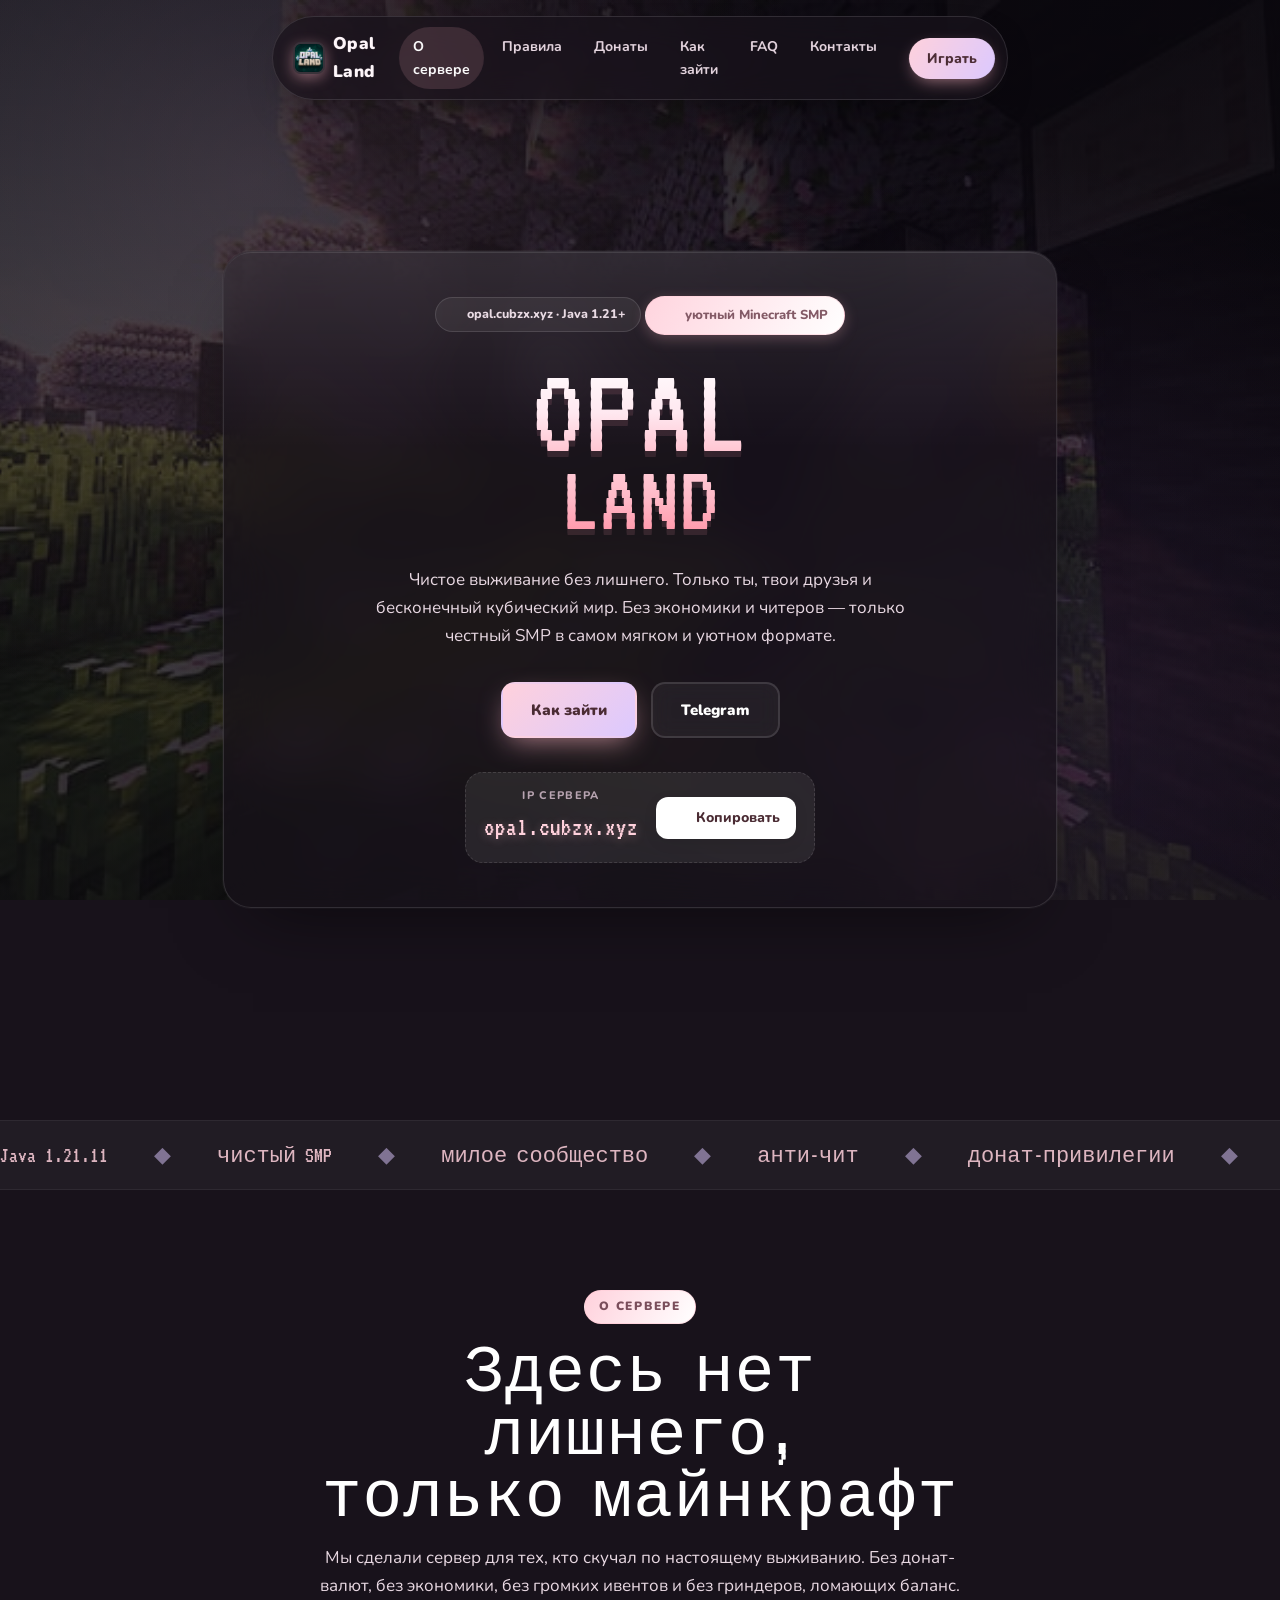
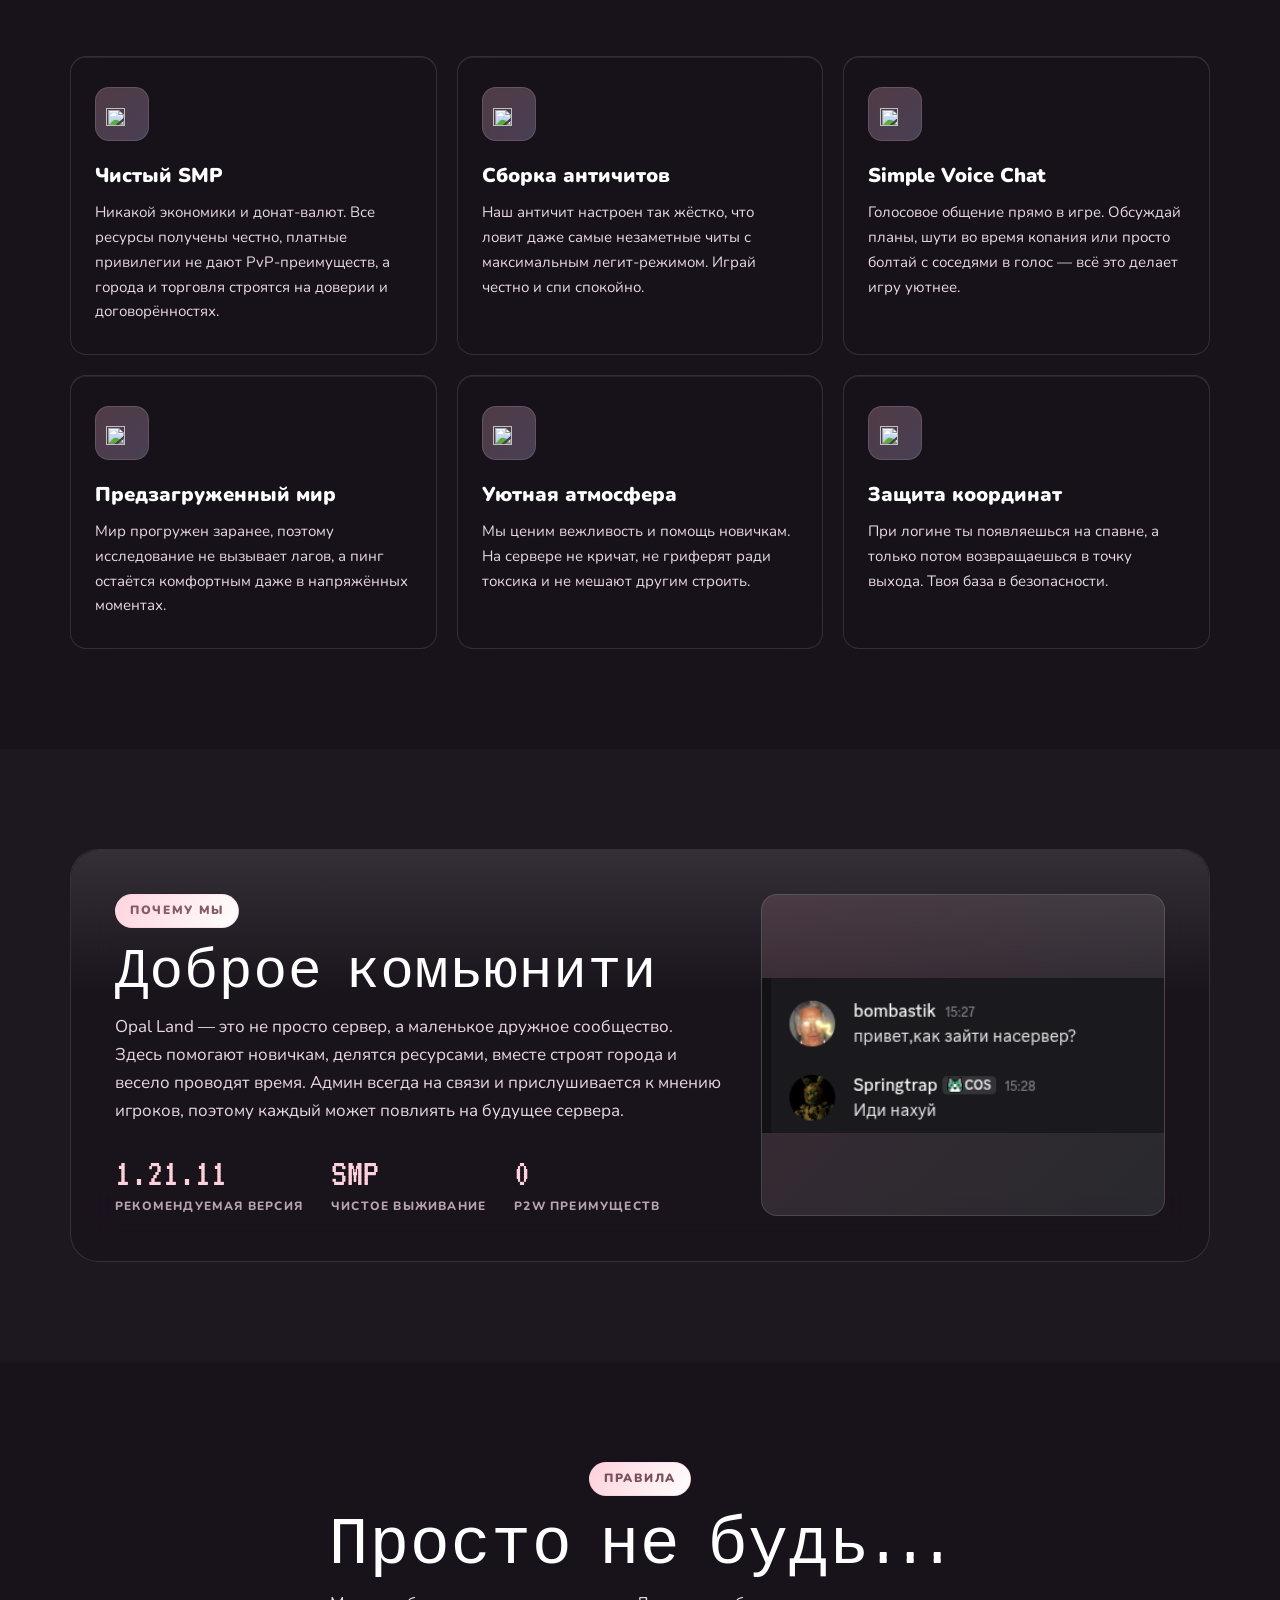
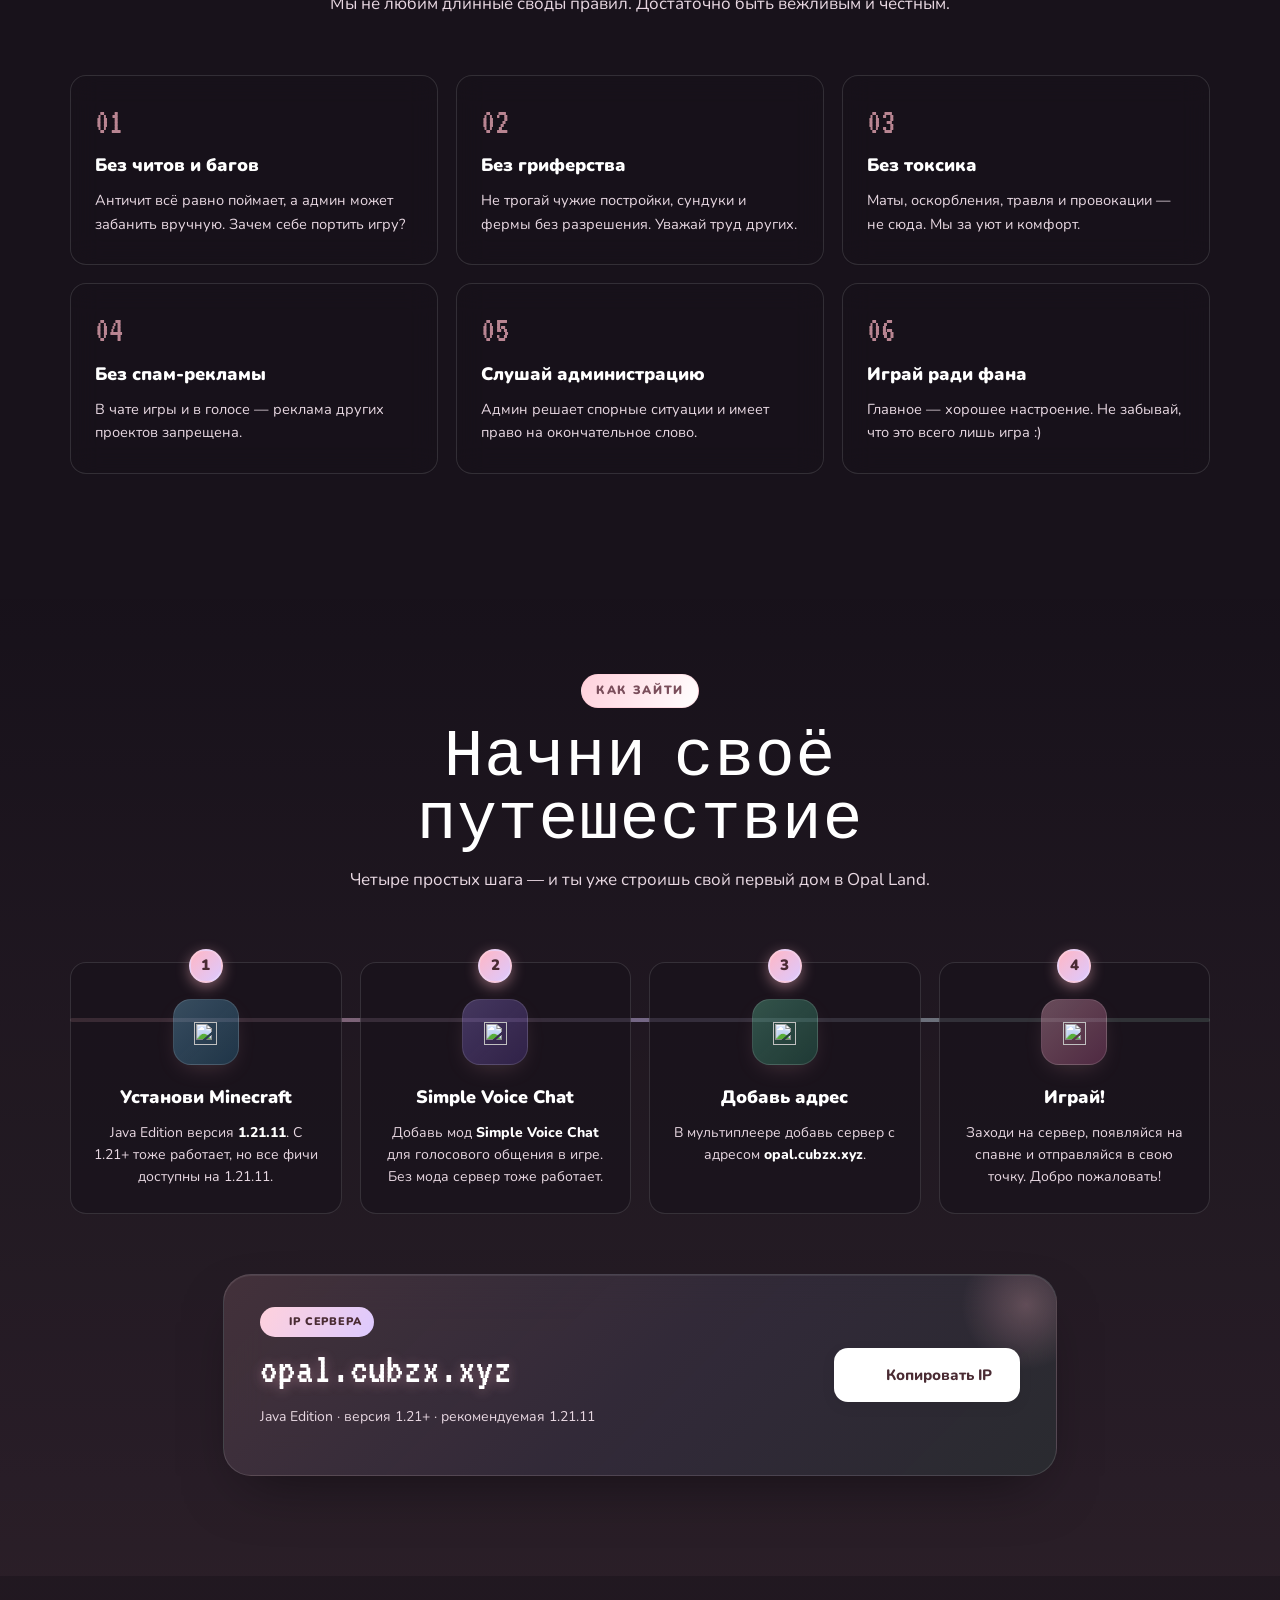
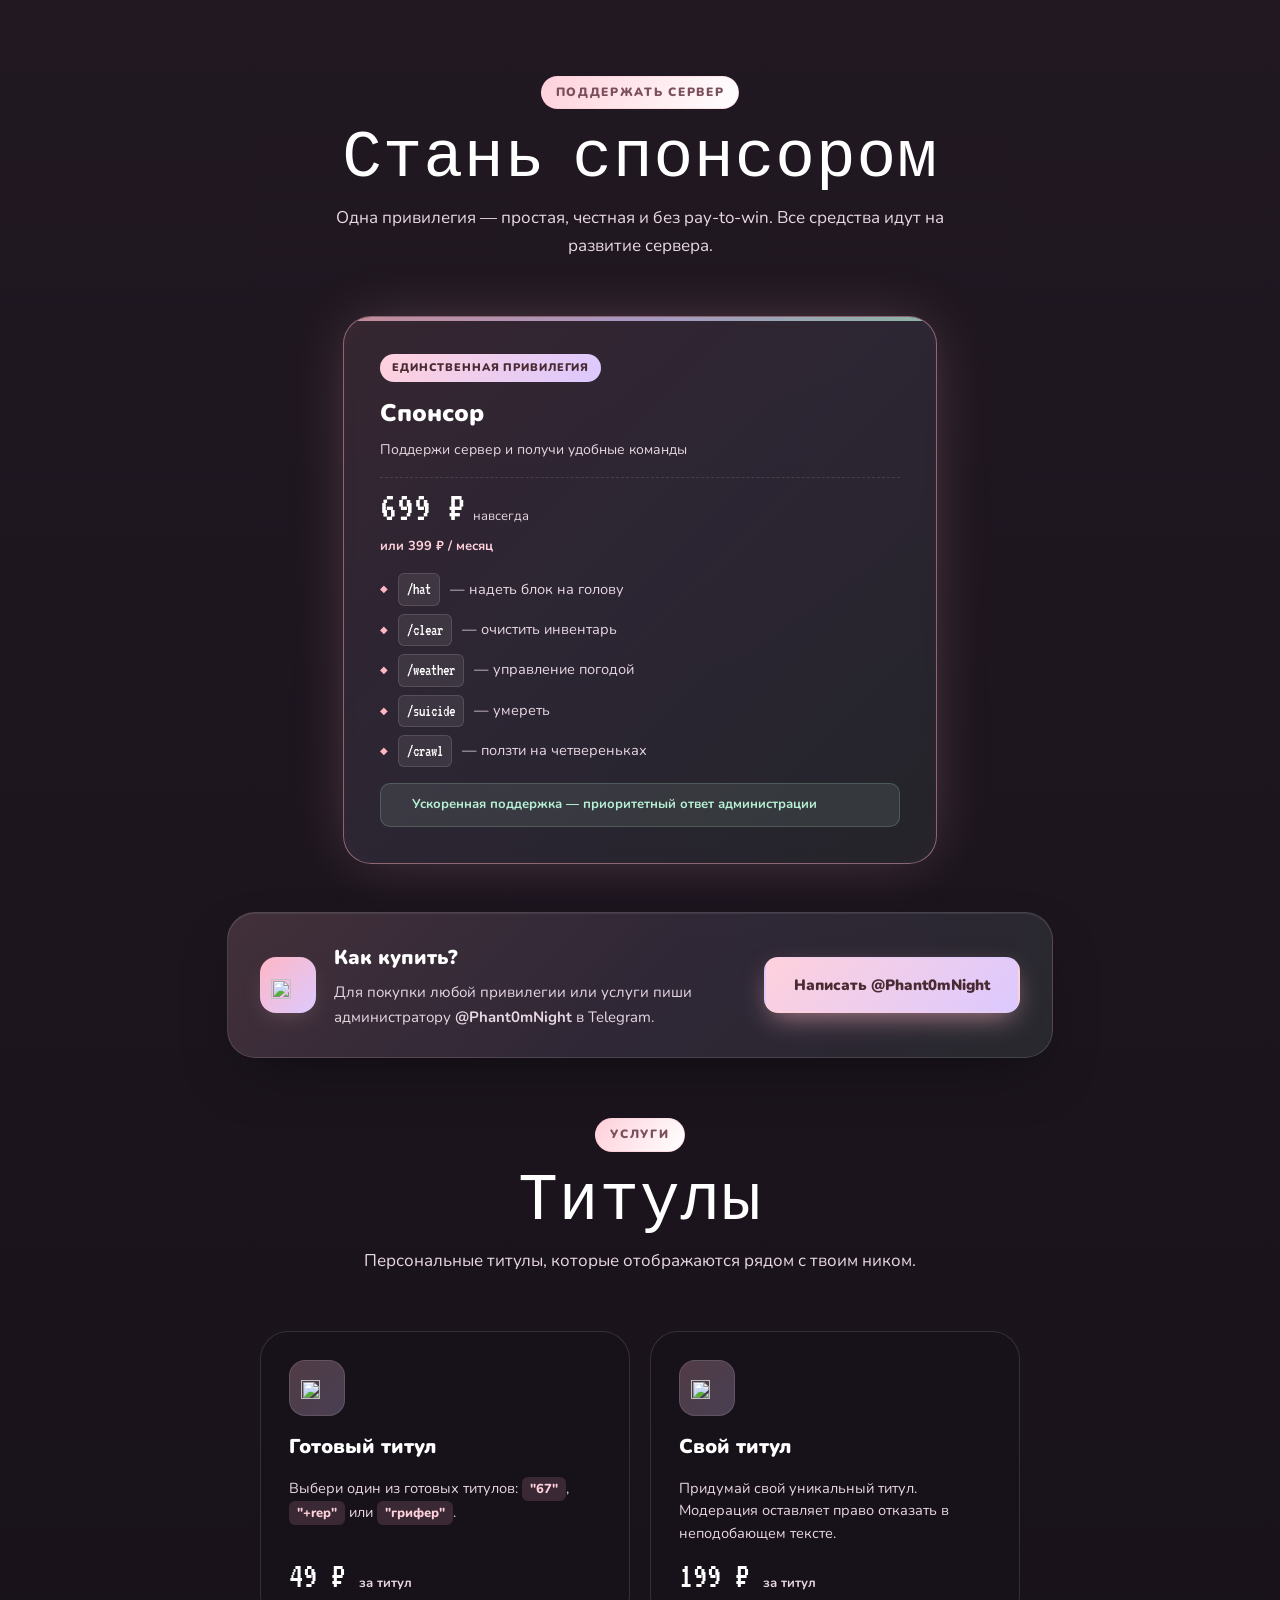
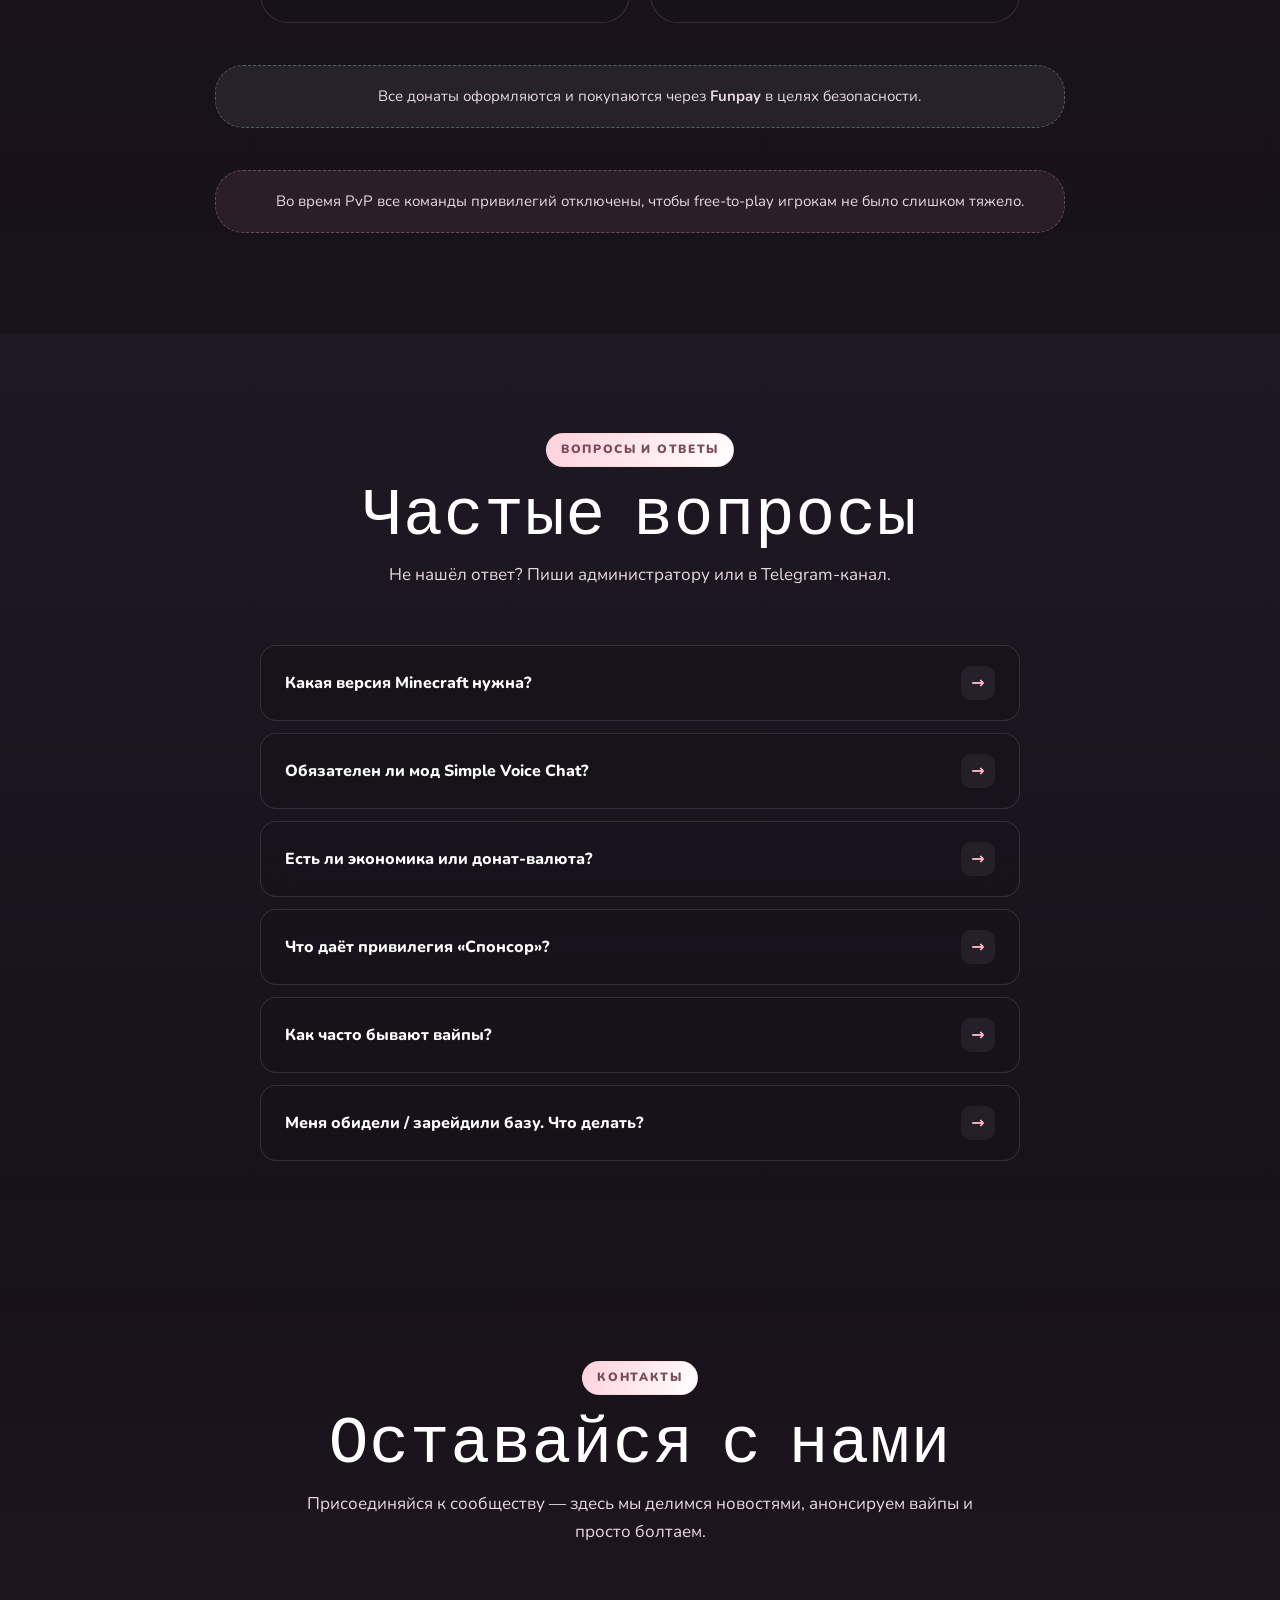
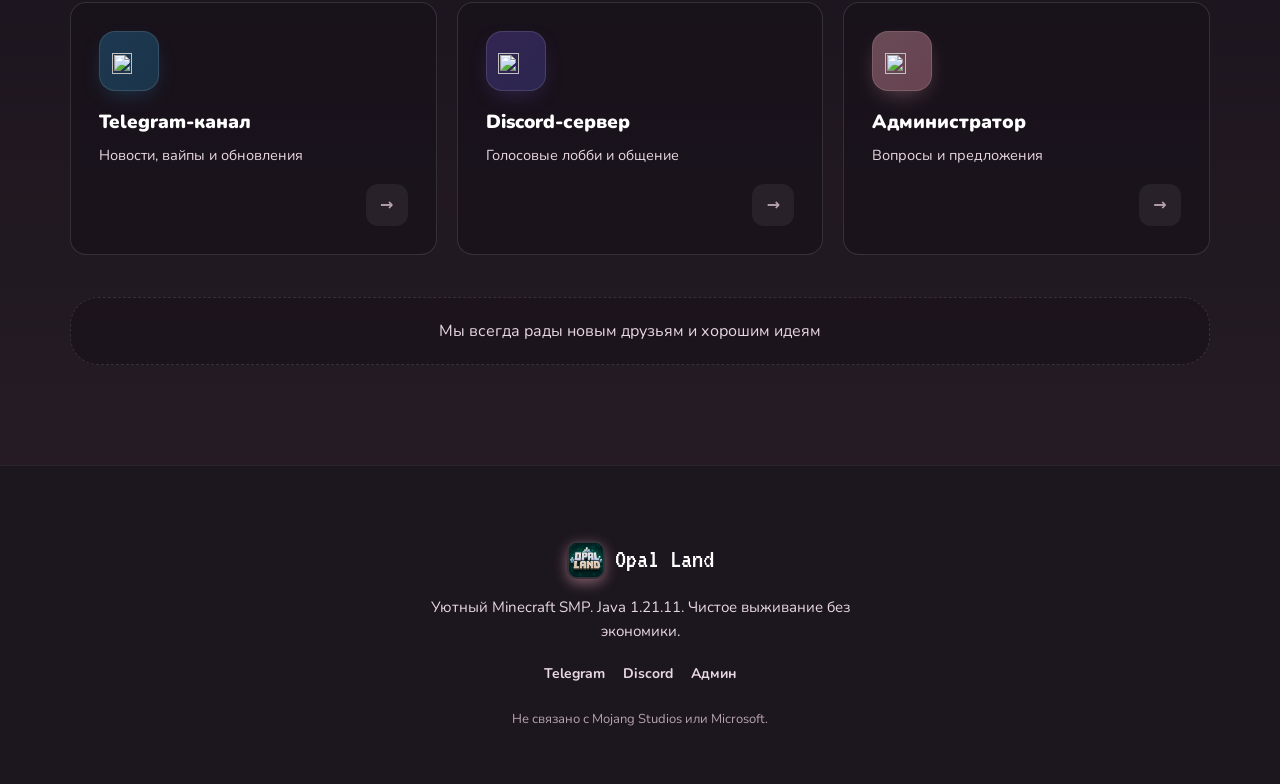
==== commit ae078ffd: "Restore original avatar and community meme screenshot - Avatar back as favicon, nav logo and footer " ====
--- a/index.html
+++ b/index.html
@@ -25,9 +25,7 @@
   <meta name="twitter:image" content="https://blinoed-uwu.github.io/opalland-ru/assets/og-scene.png" />
 
   <!-- Icons -->
-  <link rel="icon" href="assets/favicon-32.png" sizes="32x32" type="image/png" />
-  <link rel="icon" href="assets/favicon-64.png" sizes="64x64" type="image/png" />
-  <link rel="apple-touch-icon" href="assets/apple-touch-icon.png" />
+  <link rel="icon" href="assets/avatar.jpg?v=3" type="image/jpeg" />
 
   <link rel="preconnect" href="https://fonts.googleapis.com" />
   <link rel="preconnect" href="https://fonts.gstatic.com" crossorigin />
@@ -42,7 +40,7 @@
     "@type": "Organization",
     "name": "Opal Land",
     "url": "https://blinoed-uwu.github.io/opalland-ru/",
-    "logo": "https://blinoed-uwu.github.io/opalland-ru/assets/opal-gem.png",
+    "logo": "https://blinoed-uwu.github.io/opalland-ru/assets/avatar.jpg",
     "description": "Уютный Minecraft SMP сервер. Чистое выживание, Java 1.21.11.",
     "sameAs": [
       "https://t.me/opal_land",
@@ -67,7 +65,7 @@
   <!-- Навигация -->
   <nav class="main-nav" id="nav">
     <a href="#top" class="nav-brand">
-      <img src="assets/opal-gem.png" alt="" class="brand-avatar" width="28" height="28" aria-hidden="true">
+      <img src="assets/avatar.jpg?v=3" alt="" class="brand-avatar" width="28" height="28" aria-hidden="true">
       <span class="brand-text">Opal Land</span>
     </a>
     <button class="nav-burger" id="navBurger" aria-label="Открыть меню" aria-expanded="false" aria-controls="navMenu">
@@ -242,64 +240,7 @@
           </div>
         </div>
         <div class="big-card-art card-image" aria-hidden="true">
-          <svg viewBox="0 0 352 320" xmlns="http://www.w3.org/2000/svg" class="pixel-scene-svg" role="img" aria-label="Пиксельный пейзаж Opal Land">
-            <defs>
-              <linearGradient id="sky" x1="0" y1="0" x2="0" y2="1">
-                <stop offset="0" stop-color="#171021"/>
-                <stop offset="1" stop-color="#2a1c33"/>
-              </linearGradient>
-            </defs>
-            <!-- sky -->
-            <rect x="0" y="0" width="352" height="320" fill="url(#sky)"/>
-            <!-- stars -->
-            <g fill="#cdd3ec">
-              <rect x="24" y="20" width="2" height="2"/><rect x="80" y="48" width="2" height="2"/>
-              <rect x="140" y="16" width="2" height="2"/><rect x="200" y="40" width="2" height="2"/>
-              <rect x="60" y="90" width="2" height="2"/><rect x="120" y="70" width="2" height="2"/>
-              <rect x="30" y="130" width="2" height="2"/><rect x="180" y="100" width="2" height="2"/>
-              <rect x="260" y="30" width="2" height="2"/><rect x="300" y="80" width="2" height="2"/>
-              <rect x="330" y="40" width="2" height="2"/>
-            </g>
-            <!-- moon with ring -->
-            <circle cx="284" cy="52" r="26" fill="#c87896" opacity=".35"/>
-            <circle cx="284" cy="52" r="18" fill="#ffc0d4"/>
-            <circle cx="278" cy="46" r="3" fill="#f0a4be"/>
-            <circle cx="289" cy="57" r="2.5" fill="#f0a4be"/>
-            <!-- clouds -->
-            <g fill="#3b2a44">
-              <rect x="40" y="140" width="44" height="10"/><rect x="52" y="132" width="24" height="8"/>
-              <rect x="220" y="110" width="36" height="8"/><rect x="230" y="103" width="18" height="7"/>
-            </g>
-            <!-- hills -->
-            <path d="M0 190 Q 80 160 160 185 T 352 175 L 352 320 L 0 320 Z" fill="#324030"/>
-            <path d="M0 225 Q 90 200 180 220 T 352 215 L 352 320 L 0 320 Z" fill="#486636"/>
-            <path d="M0 262 Q 100 240 200 258 T 352 255 L 352 320 L 0 320 Z" fill="#608442"/>
-            <!-- cherry tree left -->
-            <g>
-              <rect x="60" y="230" width="8" height="34" fill="#5c3e34"/>
-              <rect x="48" y="196" width="34" height="14" fill="#ffacbe"/>
-              <rect x="54" y="188" width="22" height="10" fill="#ffb8c8"/>
-              <rect x="44" y="208" width="44" height="12" fill="#fa94ac"/>
-            </g>
-            <!-- cherry tree right -->
-            <g>
-              <rect x="270" y="252" width="8" height="28" fill="#5c3e34"/>
-              <rect x="258" y="222" width="32" height="13" fill="#ffacbe"/>
-              <rect x="264" y="214" width="20" height="10" fill="#ffb8c8"/>
-            </g>
-            <!-- flowers -->
-            <g>
-              <rect x="110" y="282" width="3" height="3" fill="#ffb7c5"/><rect x="113" y="285" width="3" height="3" fill="#fff"/>
-              <rect x="160" y="292" width="3" height="3" fill="#ffb7c5"/><rect x="163" y="295" width="3" height="3" fill="#fff"/>
-              <rect x="220" y="288" width="3" height="3" fill="#ffb7c5"/><rect x="223" y="291" width="3" height="3" fill="#fff"/>
-              <rect x="310" y="280" width="3" height="3" fill="#ffb7c5"/><rect x="313" y="283" width="3" height="3" fill="#fff"/>
-            </g>
-            <!-- fireflies -->
-            <g fill="#b7f0d4">
-              <rect x="130" y="250" width="3" height="3"/><rect x="240" y="262" width="3" height="3"/>
-              <rect x="190" y="240" width="3" height="3"/>
-            </g>
-          </svg>
+          <img src="assets/how-to-join.png?v=3" alt="Мем про доброе комьюнити" loading="lazy">
         </div>
       </div>
     </div>
@@ -600,7 +541,7 @@
   <footer class="site-footer">
     <div class="footer-inner">
       <div class="footer-logo">
-        <img src="assets/opal-gem.png" alt="" class="footer-avatar" width="24" height="24" aria-hidden="true">
+        <img src="assets/avatar.jpg?v=3" alt="" class="footer-avatar" width="24" height="24" aria-hidden="true">
         <span>Opal Land</span>
       </div>
       <p class="footer-desc">Уютный Minecraft SMP. Java 1.21.11. Чистое выживание без экономики.</p>
--- a/css/style.css
+++ b/css/style.css
@@ -600,12 +600,6 @@
   transition:transform .6s var(--ease-slow);
 }
 .big-card:hover .big-card-art img{transform:scale(1.04)}
-.pixel-scene-svg{
-  width:100%;
-  height:100%;
-  display:block;
-  image-rendering:pixelated;
-}
 .art-block, .art-sheep, .art-flower{display:none}
 
 /* fallback if no image */
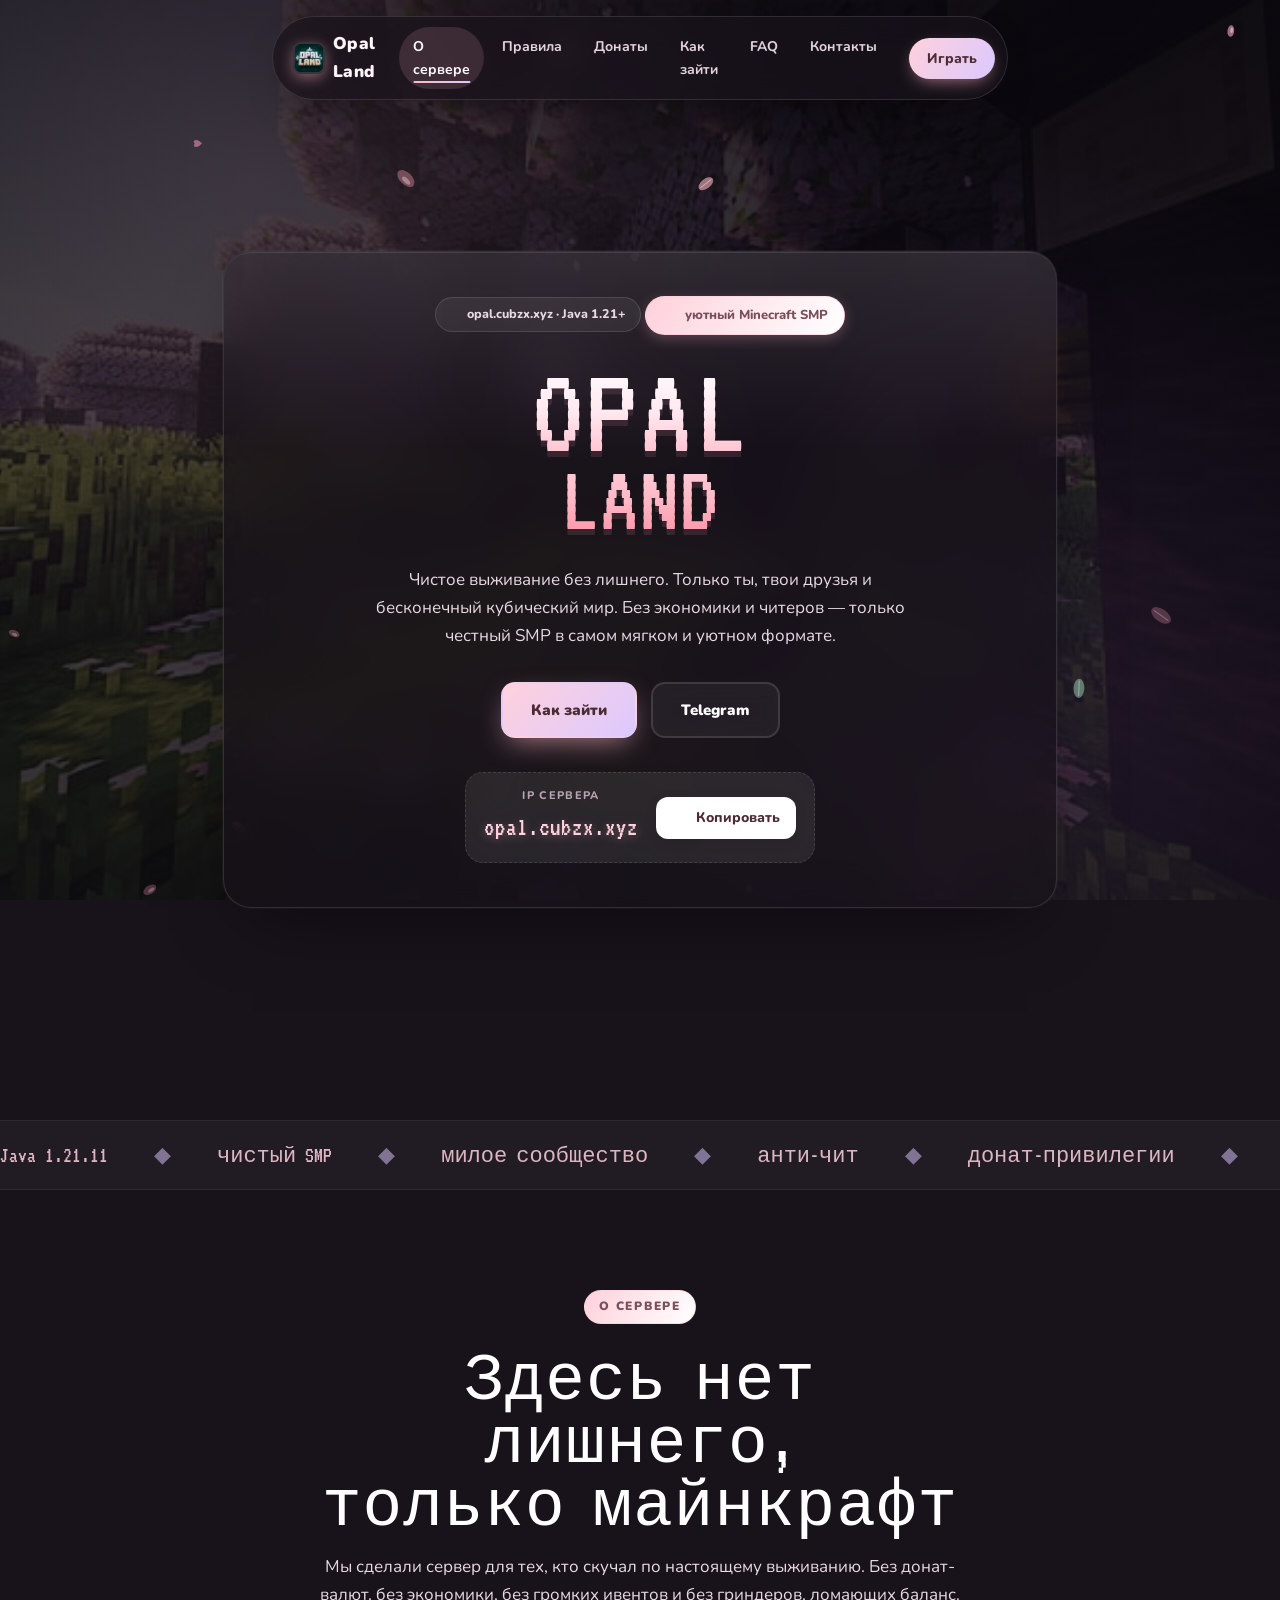
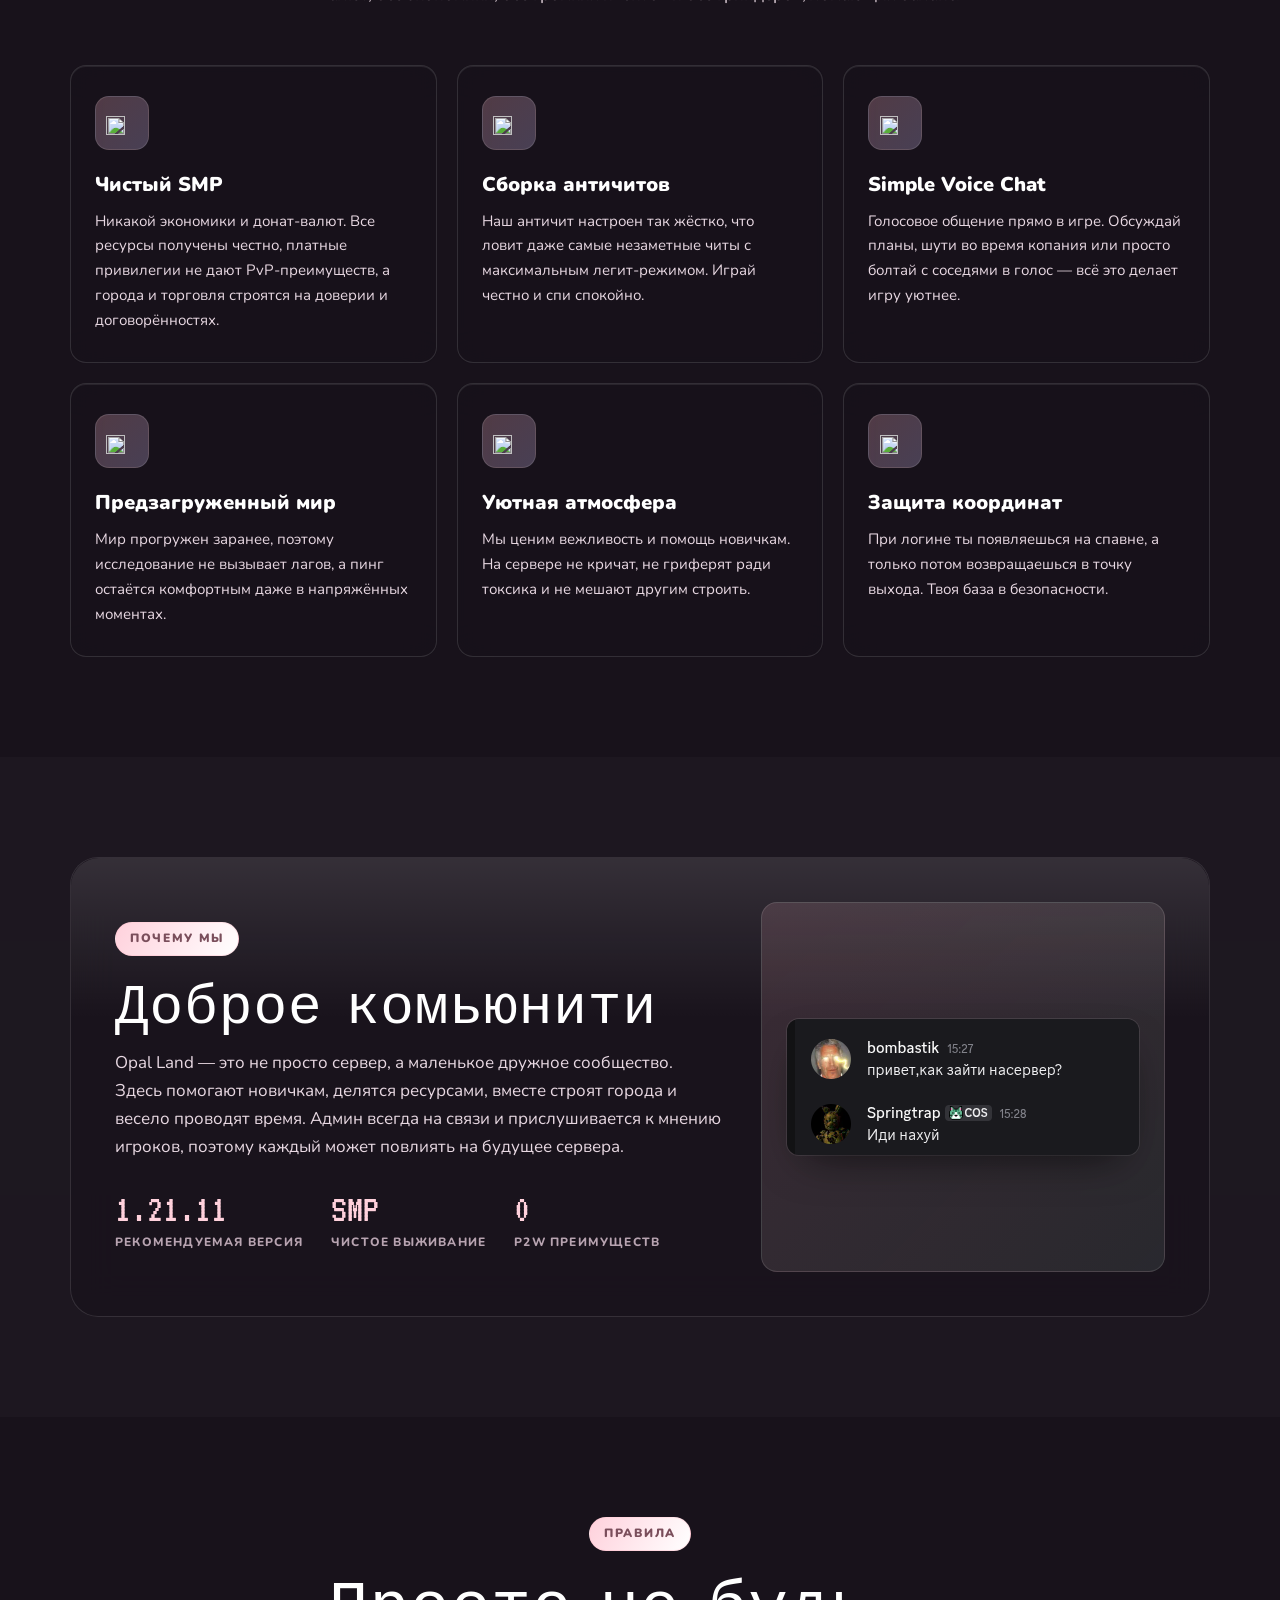
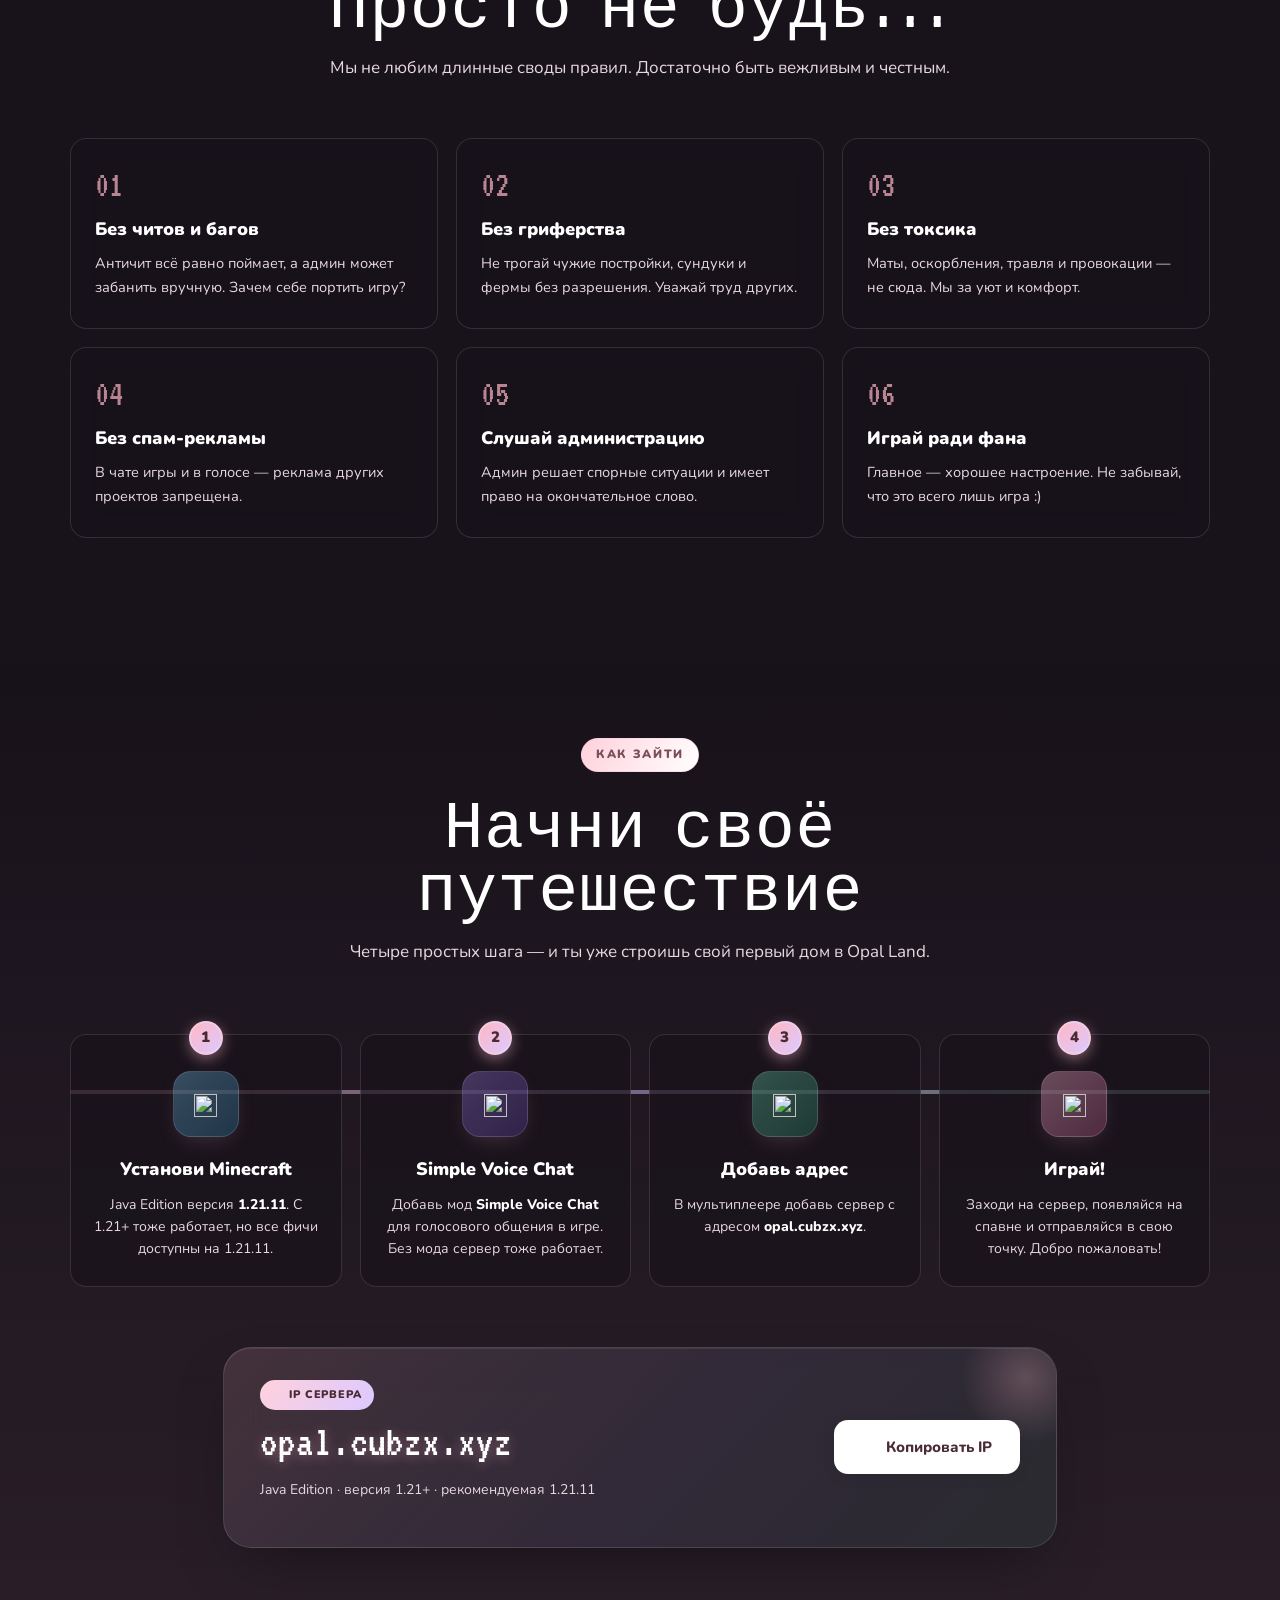
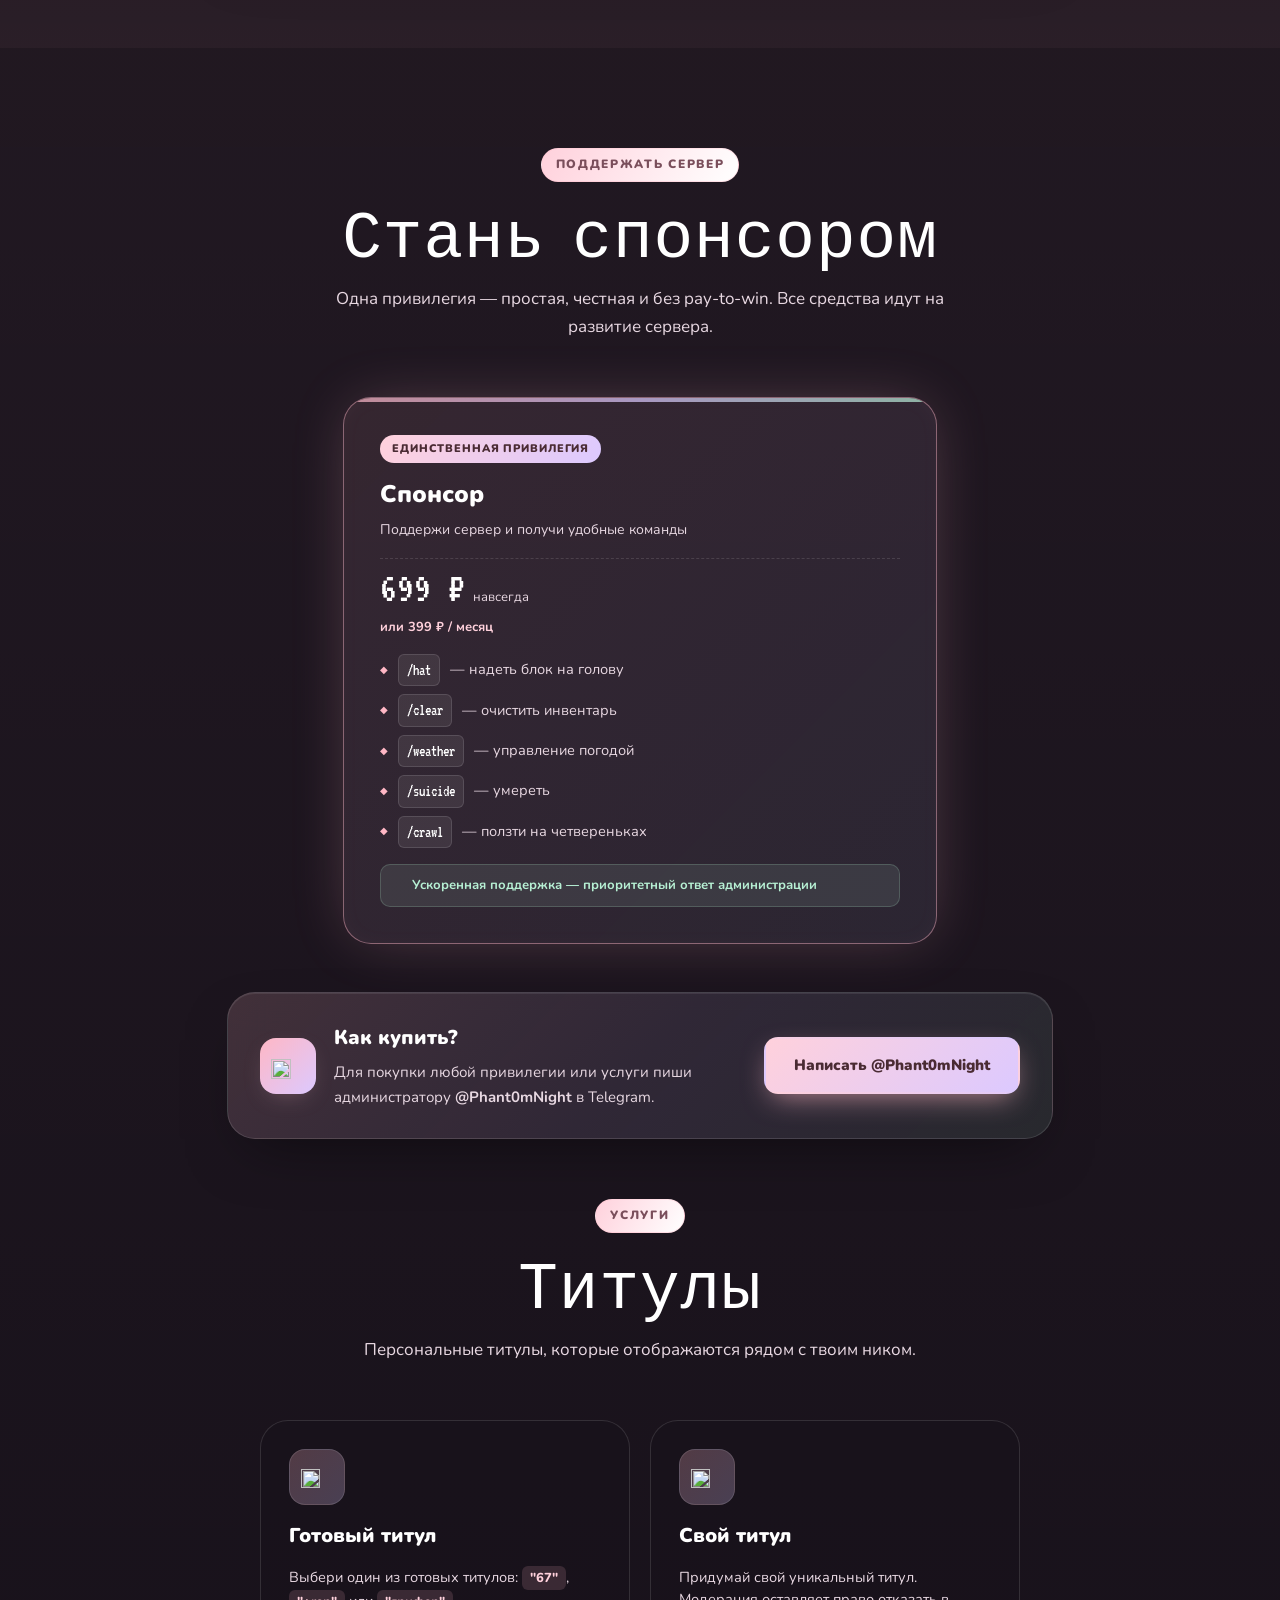
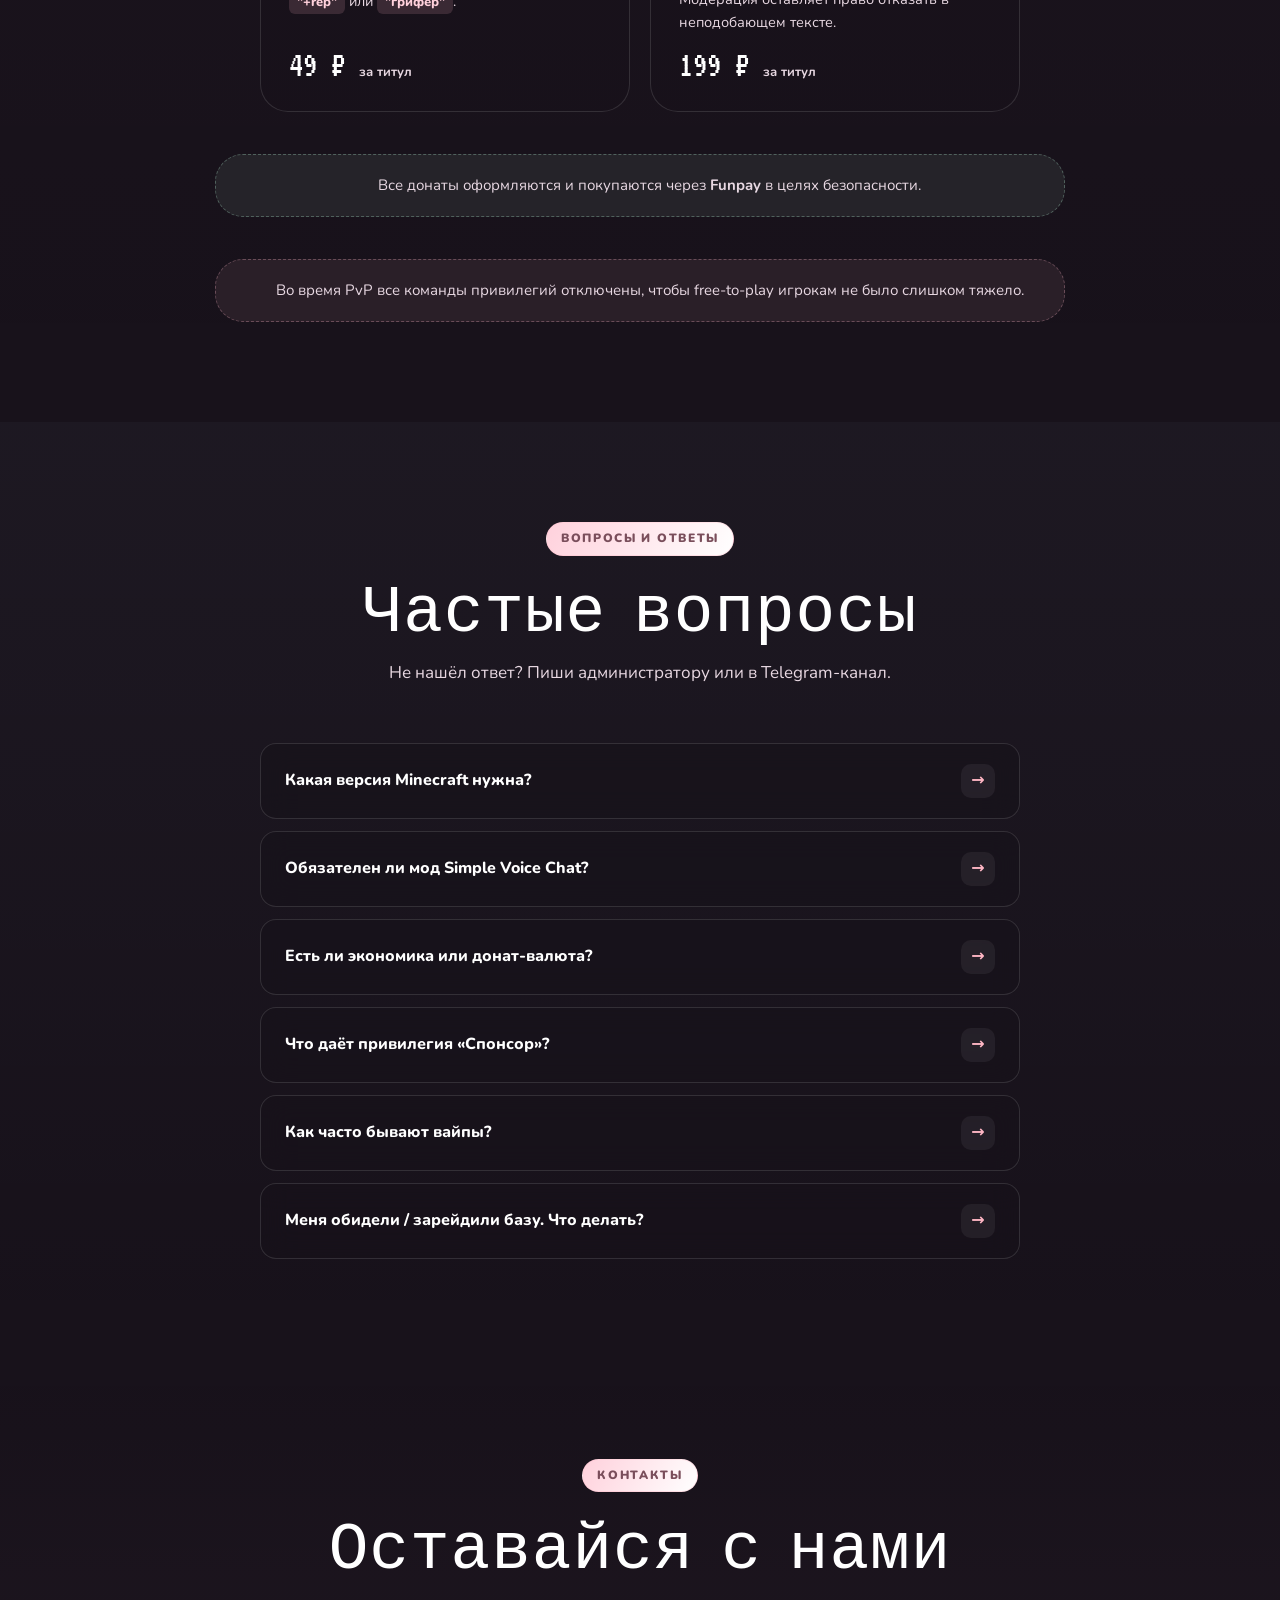
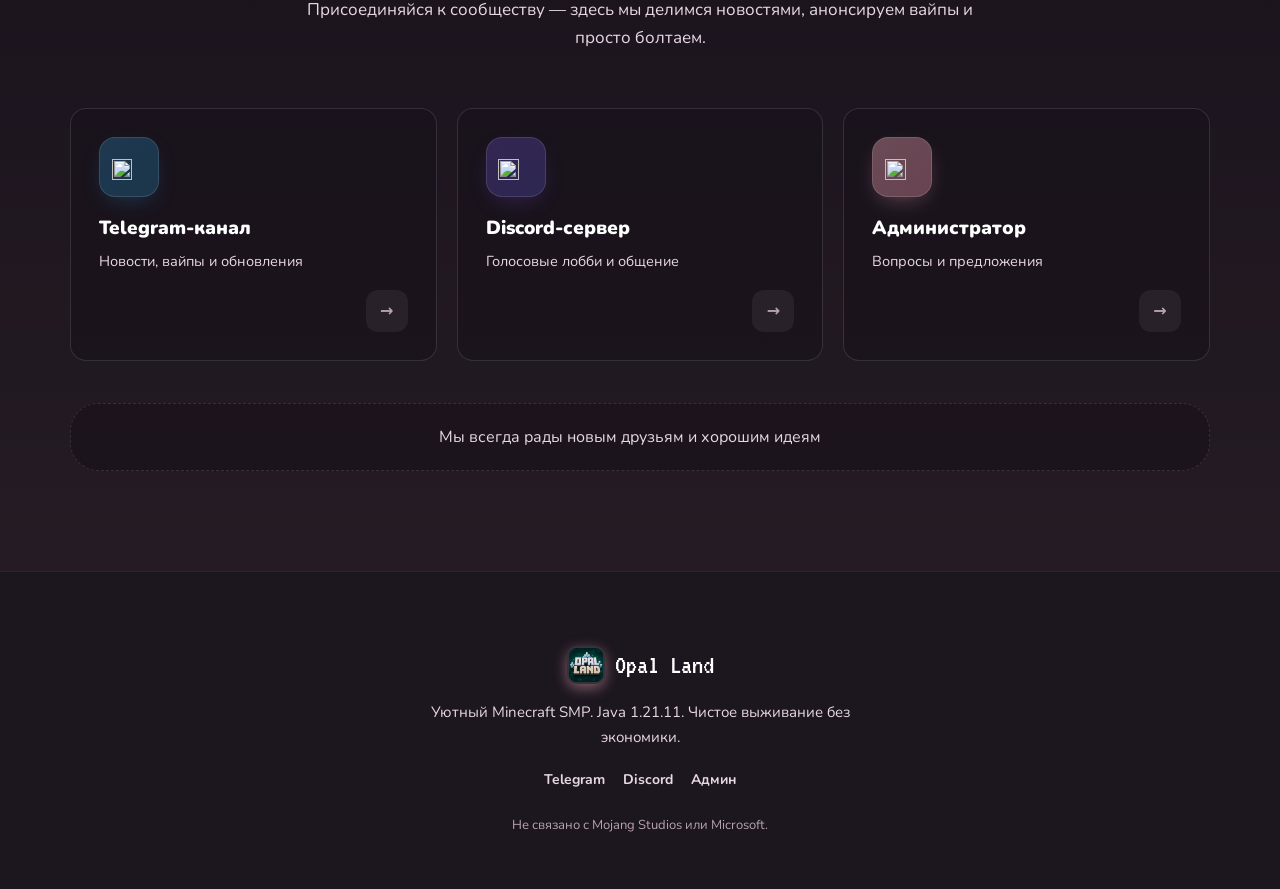
==== commit 53055e38: "Optimization + new animations Performance: - Single rAF-throttled scroll dispatcher instead of 4 sep" ====
--- a/index.html
+++ b/index.html
@@ -29,7 +29,14 @@
 
   <link rel="preconnect" href="https://fonts.googleapis.com" />
   <link rel="preconnect" href="https://fonts.gstatic.com" crossorigin />
+  <link rel="preconnect" href="https://api.mcsrvstat.us" crossorigin />
+  <link rel="preconnect" href="https://cdn.jsdelivr.net" crossorigin />
   <link href="https://fonts.googleapis.com/css2?family=Nunito:wght@400;600;700;800;900&family=VT323&display=swap" rel="stylesheet" />
+
+  <!-- Critical asset preloads -->
+  <link rel="preload" as="image" href="assets/bg.jpg" fetchpriority="high" />
+  <link rel="preload" as="image" href="assets/avatar.jpg?v=3" />
+
   <link rel="stylesheet" href="css/style.css" />
   <link rel="stylesheet" href="css/animations.css" />
 
@@ -240,7 +247,7 @@
           </div>
         </div>
         <div class="big-card-art card-image" aria-hidden="true">
-          <img src="assets/how-to-join.png?v=3" alt="Мем про доброе комьюнити" loading="lazy">
+          <img src="assets/how-to-join.png?v=3" alt="Мем про доброе комьюнити" loading="lazy" decoding="async" width="352" height="136">
         </div>
       </div>
     </div>
@@ -561,6 +568,6 @@
     </svg>
   </button>
 
-  <script src="js/main.js"></script>
+  <script src="js/main.js" defer></script>
 </body>
 </html>
--- a/css/style.css
+++ b/css/style.css
@@ -175,7 +175,17 @@
   backdrop-filter:blur(16px) saturate(130%);
   -webkit-backdrop-filter:blur(16px) saturate(130%);
   box-shadow:0 16px 40px -20px rgba(0,0,0,.5);
-  transition:background .3s var(--ease-slow), box-shadow .3s var(--ease-slow);
+  transition:background .3s var(--ease-slow), box-shadow .3s var(--ease-slow),
+             transform .45s var(--ease-slow), top .45s var(--ease-slow);
+  will-change:transform;
+}
+.main-nav.nav-scrolled{
+  background:rgba(24,18,27,.9);
+  box-shadow:0 18px 44px -16px rgba(0,0,0,.65);
+}
+.main-nav.nav-hidden{
+  transform:translateX(-50%) translateY(-140%);
+  top:2px;
 }
 .nav-brand{
   display:flex;
@@ -508,13 +518,28 @@
   border:1px solid var(--stroke);
   backdrop-filter:blur(18px) saturate(120%);
   -webkit-backdrop-filter:blur(18px) saturate(120%);
-  transition:transform .35s var(--ease), box-shadow .35s var(--ease), background .35s;
+  transition:transform .35s var(--ease), box-shadow .35s var(--ease), background .35s, border-color .35s;
   box-shadow:0 1px 0 rgba(255,255,255,.08) inset;
-}
+  position:relative;
+  overflow:hidden;
+}
+.feature-card::after{
+  content:"";
+  position:absolute;
+  inset:0;
+  border-radius:inherit;
+  background:radial-gradient(340px circle at var(--mx,50%) var(--my,50%),
+    rgba(255,183,197,.14), transparent 60%);
+  opacity:0;
+  transition:opacity .35s ease;
+  pointer-events:none;
+}
+.feature-card:hover::after{opacity:1}
 .feature-card:hover{
   transform:translateY(-6px);
   background:rgba(34,26,37,.78);
-  box-shadow:0 20px 50px -20px rgba(255,183,197,.25);
+  border-color:rgba(255,183,197,.32);
+  box-shadow:0 20px 50px -20px rgba(255,183,197,.28);
 }
 .feature-icon{
   width:52px;
@@ -590,16 +615,20 @@
   display:flex;
   align-items:center;
   justify-content:center;
+  padding:24px;
 }
 .big-card-art img{
-  width:100%;
-  height:100%;
-  object-fit:cover;
-  object-position:top center;
+  max-width:100%;
+  max-height:100%;
+  width:auto;
+  height:auto;
+  object-fit:contain;
   display:block;
+  border-radius:12px;
+  box-shadow:0 18px 44px -18px rgba(0,0,0,.65), 0 0 0 1px rgba(255,255,255,.10);
   transition:transform .6s var(--ease-slow);
 }
-.big-card:hover .big-card-art img{transform:scale(1.04)}
+.big-card:hover .big-card-art img{transform:scale(1.03) rotate(-.6deg)}
 .art-block, .art-sheep, .art-flower{display:none}
 
 /* fallback if no image */
@@ -627,9 +656,23 @@
   background:rgba(24,18,27,.62);
   border:1px solid var(--stroke);
   backdrop-filter:blur(14px);
-  transition:transform .3s var(--ease), box-shadow .3s;
-}
-.rule-card:hover{transform:translateY(-5px);box-shadow:0 18px 40px -20px rgba(255,183,197,.25);background:rgba(34,26,37,.78)}
+  transition:transform .3s var(--ease), box-shadow .3s, border-color .3s;
+  position:relative;
+  overflow:hidden;
+}
+.rule-card::after{
+  content:"";
+  position:absolute;
+  inset:0;
+  border-radius:inherit;
+  background:radial-gradient(300px circle at var(--mx,50%) var(--my,50%),
+    rgba(220,201,255,.16), transparent 60%);
+  opacity:0;
+  transition:opacity .3s ease;
+  pointer-events:none;
+}
+.rule-card:hover::after{opacity:1}
+.rule-card:hover{transform:translateY(-5px);border-color:rgba(220,201,255,.3);box-shadow:0 18px 40px -20px rgba(220,201,255,.28);background:rgba(34,26,37,.78)}
 .rule-num{
   font-family:'VT323',monospace;
   font-size:36px;
@@ -827,12 +870,35 @@
   border-radius:var(--radius-sm);
   background:rgba(24,18,27,.68);
   border:1px solid var(--stroke);
-  transition:transform .35s var(--ease), background .35s, box-shadow .35s;
-}
+  transition:transform .35s var(--ease), background .35s, box-shadow .35s, border-color .35s;
+  position:relative;
+  overflow:hidden;
+}
+.contact-card::after,
+.service-card::after,
+.donate-card::after{
+  content:"";
+  position:absolute;
+  inset:0;
+  border-radius:inherit;
+  background:radial-gradient(340px circle at var(--mx,50%) var(--my,50%),
+    rgba(255,183,197,.13), transparent 62%);
+  opacity:0;
+  transition:opacity .35s ease;
+  pointer-events:none;
+  z-index:0;
+}
+.contact-card:hover::after,
+.service-card:hover::after,
+.donate-card:hover::after{opacity:1}
+.contact-card>*,
+.service-card>*,
+.donate-card>*{position:relative;z-index:1}
 .contact-card:hover{
   transform:translateY(-7px);
   background:rgba(34,26,37,.84);
-  box-shadow:0 24px 50px -24px rgba(255,183,197,.30);
+  border-color:rgba(255,183,197,.3);
+  box-shadow:0 24px 50px -24px rgba(255,183,197,.32);
 }
 .contact-emoji{
   width:58px;
@@ -1140,12 +1206,15 @@
   border-radius:var(--radius);
   background:rgba(24,18,27,.68);
   border:1px solid var(--stroke);
-  transition:transform .35s var(--ease), box-shadow .35s, background .35s;
+  transition:transform .35s var(--ease), box-shadow .35s, background .35s, border-color .35s;
+  position:relative;
+  overflow:hidden;
 }
 .service-card:hover{
   transform:translateY(-6px);
   background:rgba(34,26,37,.82);
-  box-shadow:0 24px 50px -24px rgba(255,183,197,.25);
+  border-color:rgba(255,183,197,.28);
+  box-shadow:0 24px 50px -24px rgba(255,183,197,.28);
 }
 .service-icon{
   width:54px;
--- a/css/animations.css
+++ b/css/animations.css
@@ -1,10 +1,9 @@
 /* ============================================================
    OPAL LAND — extra animations (soft & bouncy)
+   All motion is GPU-friendly and respects prefers-reduced-motion.
    ============================================================ */
 
-/* Floating particles canvas is handled in JS; these are keyframes */
-
-/* Hero card entrance */
+/* ---------- Hero card entrance ---------- */
 .hero-card{
   animation:cardIn 1s var(--ease-slow) both;
 }
@@ -13,7 +12,7 @@
   to{opacity:1;transform:none}
 }
 
-/* Title letters stagger */
+/* ---------- Title letters stagger ---------- */
 .title-line{animation:titleDrop .9s var(--ease) both}
 .title-line-2{animation:titleDrop .9s var(--ease) .12s both}
 @keyframes titleDrop{
@@ -21,7 +20,7 @@
   to{opacity:1;transform:none}
 }
 
-/* Soft heartbeat for decorative emojis */
+/* ---------- Soft heartbeat for decorative emojis ---------- */
 .bounce-soft{
   display:inline-block;
   animation:bounceSoft 2.8s ease-in-out infinite;
@@ -31,17 +30,170 @@
   50%{transform:translateY(-5px)}
 }
 
-/* Link hover underline grow */
+/* ---------- Nav link hover underline ---------- */
 .nav-links a{position:relative}
 .nav-links a::after{
   content:"";
   position:absolute;
   bottom:6px;
-  left:14px;
+  left:50%;
   width:0;
   height:2px;
   background:linear-gradient(90deg,var(--pink),var(--lavender));
   border-radius:2px;
+  transform:translateX(-50%);
   transition:width .3s var(--ease-slow);
 }
-.nav-links a:hover::after{width:calc(100% - 28px)}
+.nav-links a:hover::after,
+.nav-links a.active::after{width:calc(100% - 28px)}
+
+/* ---------- Brand avatar gentle bob + glow ---------- */
+.brand-avatar{
+  animation:brandFloat 4s ease-in-out infinite;
+}
+@keyframes brandFloat{
+  0%,100%{transform:translateY(0) rotate(0deg)}
+  50%{transform:translateY(-2px) rotate(-2deg)}
+}
+.nav-brand:hover .brand-avatar{
+  animation:none;
+  transform:scale(1.12) rotate(6deg);
+  transition:transform .35s var(--ease);
+}
+
+/* ---------- Section tag shimmer sweep ---------- */
+.section-tag,
+.hero-pretitle,
+.join-badge,
+.donate-badge{
+  position:relative;
+  overflow:hidden;
+}
+.section-tag::after,
+.hero-pretitle::after,
+.join-badge::after,
+.donate-badge::after{
+  content:"";
+  position:absolute;
+  top:0;
+  left:-120%;
+  width:60%;
+  height:100%;
+  background:linear-gradient(100deg,transparent,rgba(255,255,255,.7),transparent);
+  transform:skewX(-18deg);
+  animation:shineSweep 4.5s ease-in-out infinite;
+  pointer-events:none;
+}
+@keyframes shineSweep{
+  0%,70%{left:-120%}
+  85%{left:130%}
+  100%{left:130%}
+}
+
+/* ---------- Feature / step / contact icons float ---------- */
+.feature-icon .twemoji,
+.step-icon .twemoji,
+.service-icon .twemoji,
+.contact-emoji .twemoji{
+  transition:transform .4s var(--ease);
+}
+.feature-card:hover .twemoji,
+.service-card:hover .twemoji{
+  animation:iconBob .9s ease-in-out infinite;
+}
+@keyframes iconBob{
+  0%,100%{transform:translateY(0) rotate(0deg)}
+  50%{transform:translateY(-4px) rotate(5deg)}
+}
+
+/* ---------- Donate featured: slow aurora shimmer ---------- */
+.donate-card-featured{
+  background-size:200% 200%;
+  animation:auroraShift 9s ease-in-out infinite;
+}
+@keyframes auroraShift{
+  0%,100%{background-position:0% 50%}
+  50%{background-position:100% 50%}
+}
+
+/* ---------- Sponsor perk: subtle pulse ---------- */
+.sponsor-perk{
+  animation:perkGlow 3.2s ease-in-out infinite;
+}
+@keyframes perkGlow{
+  0%,100%{box-shadow:0 0 0 rgba(183,240,212,0)}
+  50%{box-shadow:0 0 18px -4px rgba(183,240,212,.45)}
+}
+
+/* ---------- Scroll-top button pulse ring ---------- */
+.scroll-top.visible::before{
+  content:"";
+  position:absolute;
+  inset:0;
+  border-radius:50%;
+  border:2px solid rgba(255,183,197,.6);
+  animation:ringPulse 2.4s ease-out infinite;
+  pointer-events:none;
+}
+@keyframes ringPulse{
+  0%{transform:scale(1);opacity:.7}
+  100%{transform:scale(1.5);opacity:0}
+}
+
+/* ---------- FAQ answer reveal ---------- */
+.faq-item[open] .faq-body{
+  animation:faqOpen .4s var(--ease-slow) both;
+}
+@keyframes faqOpen{
+  from{opacity:0;transform:translateY(-8px)}
+  to{opacity:1;transform:none}
+}
+
+/* ---------- Marquee (kept smooth, pauses on hover) ---------- */
+.marquee:hover .marquee-track{animation-play-state:paused}
+
+/* ---------- Server status fade-in ---------- */
+.server-status[data-ready="true"] .status-text{
+  animation:statusIn .5s var(--ease-slow) both;
+}
+@keyframes statusIn{
+  from{opacity:0;transform:translateY(-3px)}
+  to{opacity:1;transform:none}
+}
+
+/* ---------- Soft twinkle for background stars ---------- */
+.sky-layer::after{
+  animation:skyGlow 12s ease-in-out infinite;
+}
+@keyframes skyGlow{
+  0%,100%{opacity:1}
+  50%{opacity:.82}
+}
+
+/* ============================================================
+   REDUCED MOTION — disable everything decorative
+   ============================================================ */
+@media(prefers-reduced-motion:reduce){
+  .hero-card,
+  .title-line,
+  .title-line-2,
+  .bounce-soft,
+  .brand-avatar,
+  .section-tag::after,
+  .hero-pretitle::after,
+  .join-badge::after,
+  .donate-badge::after,
+  .donate-card-featured,
+  .sponsor-perk,
+  .scroll-top.visible::before,
+  .faq-item[open] .faq-body,
+  .server-status .status-text,
+  .sky-layer::after,
+  .feature-card:hover .twemoji,
+  .service-card:hover .twemoji{
+    animation:none !important;
+  }
+  .marquee-track{animation:none}
+  .reveal{opacity:1;transform:none}
+  .scroll-progress{transition:none}
+}
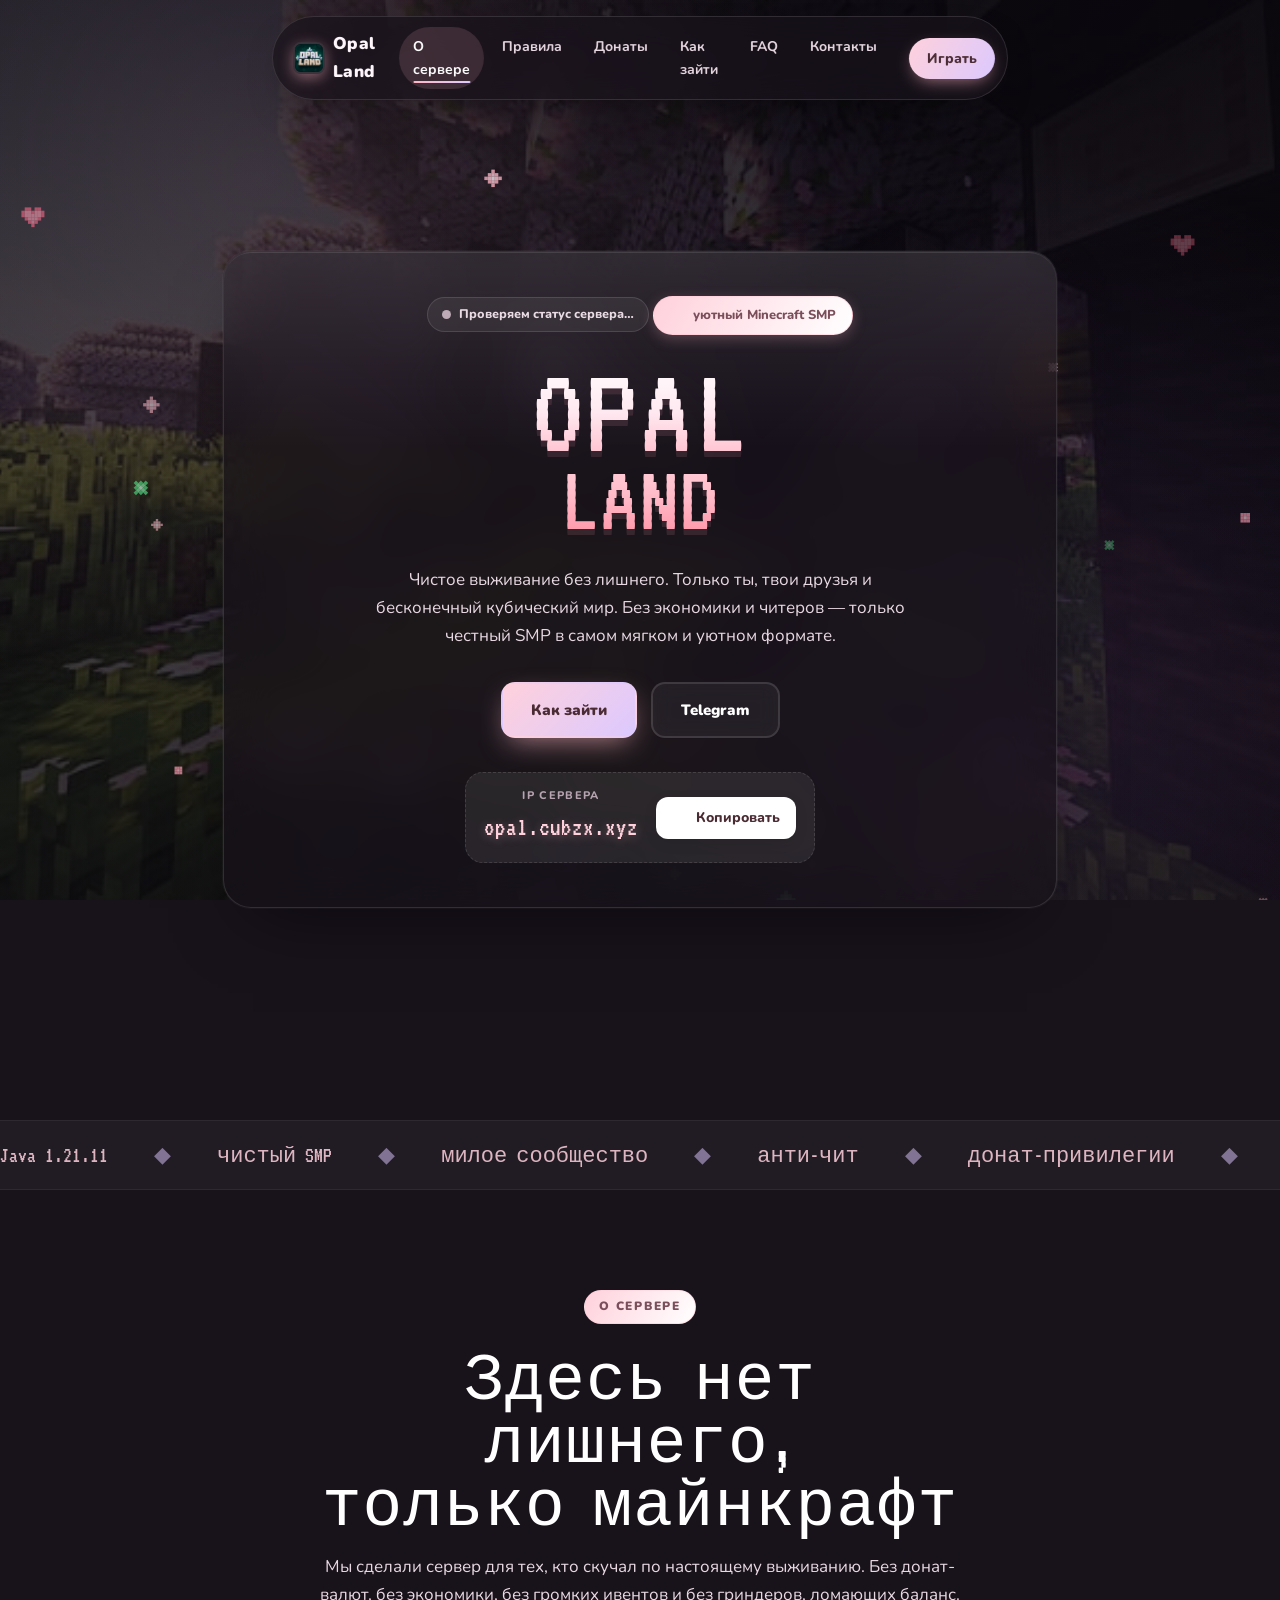
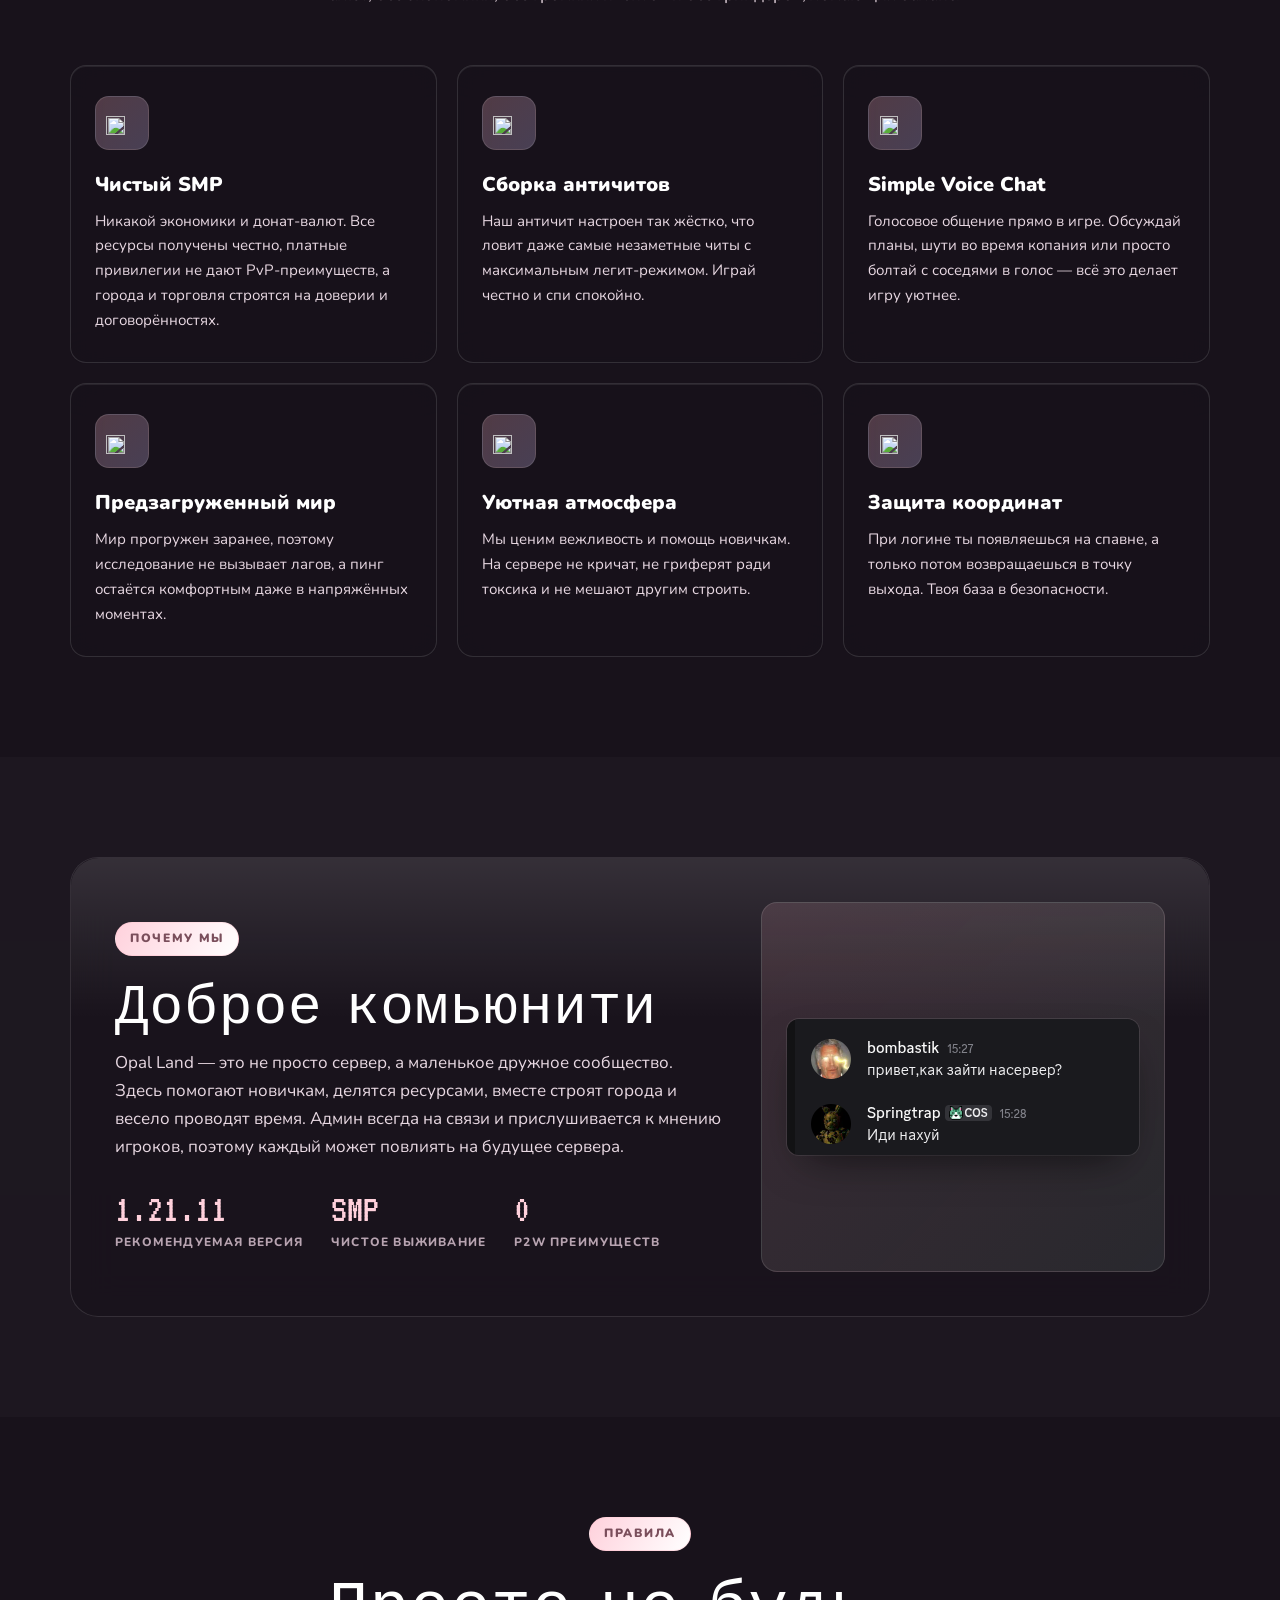
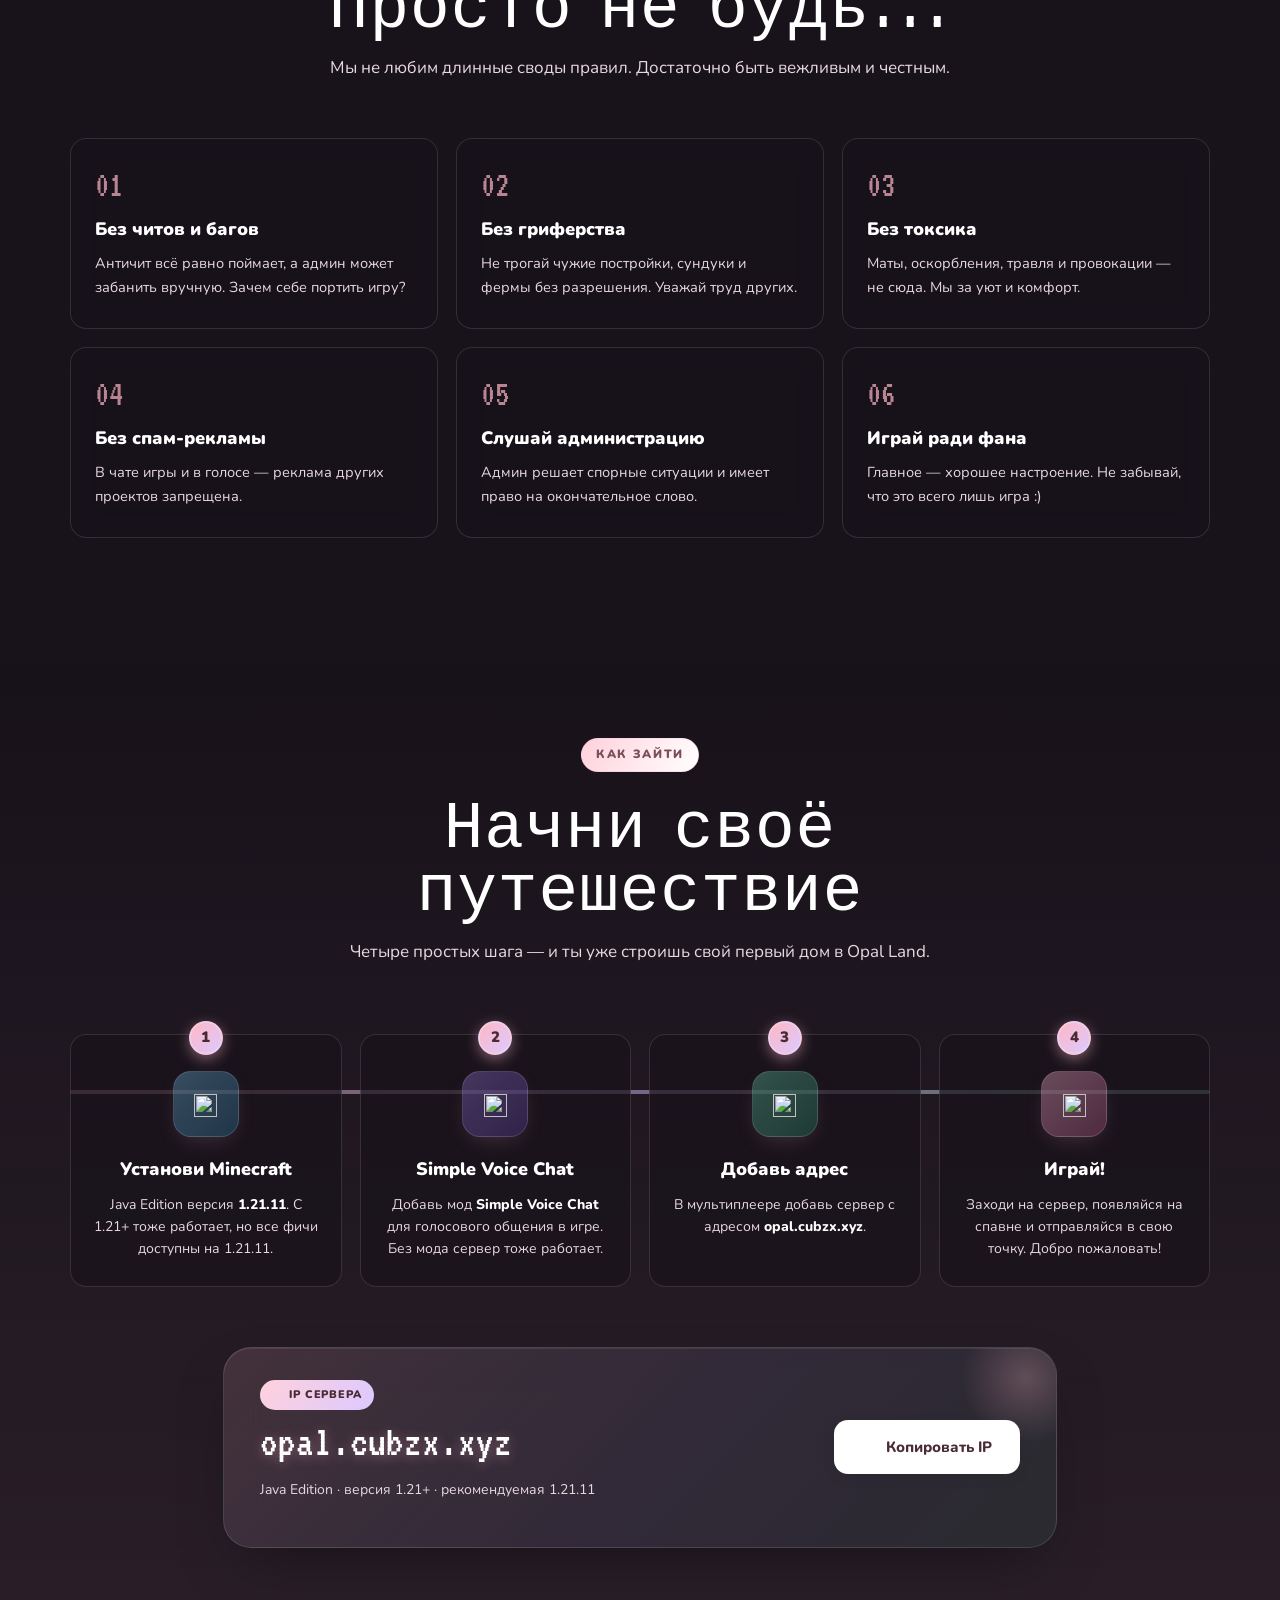
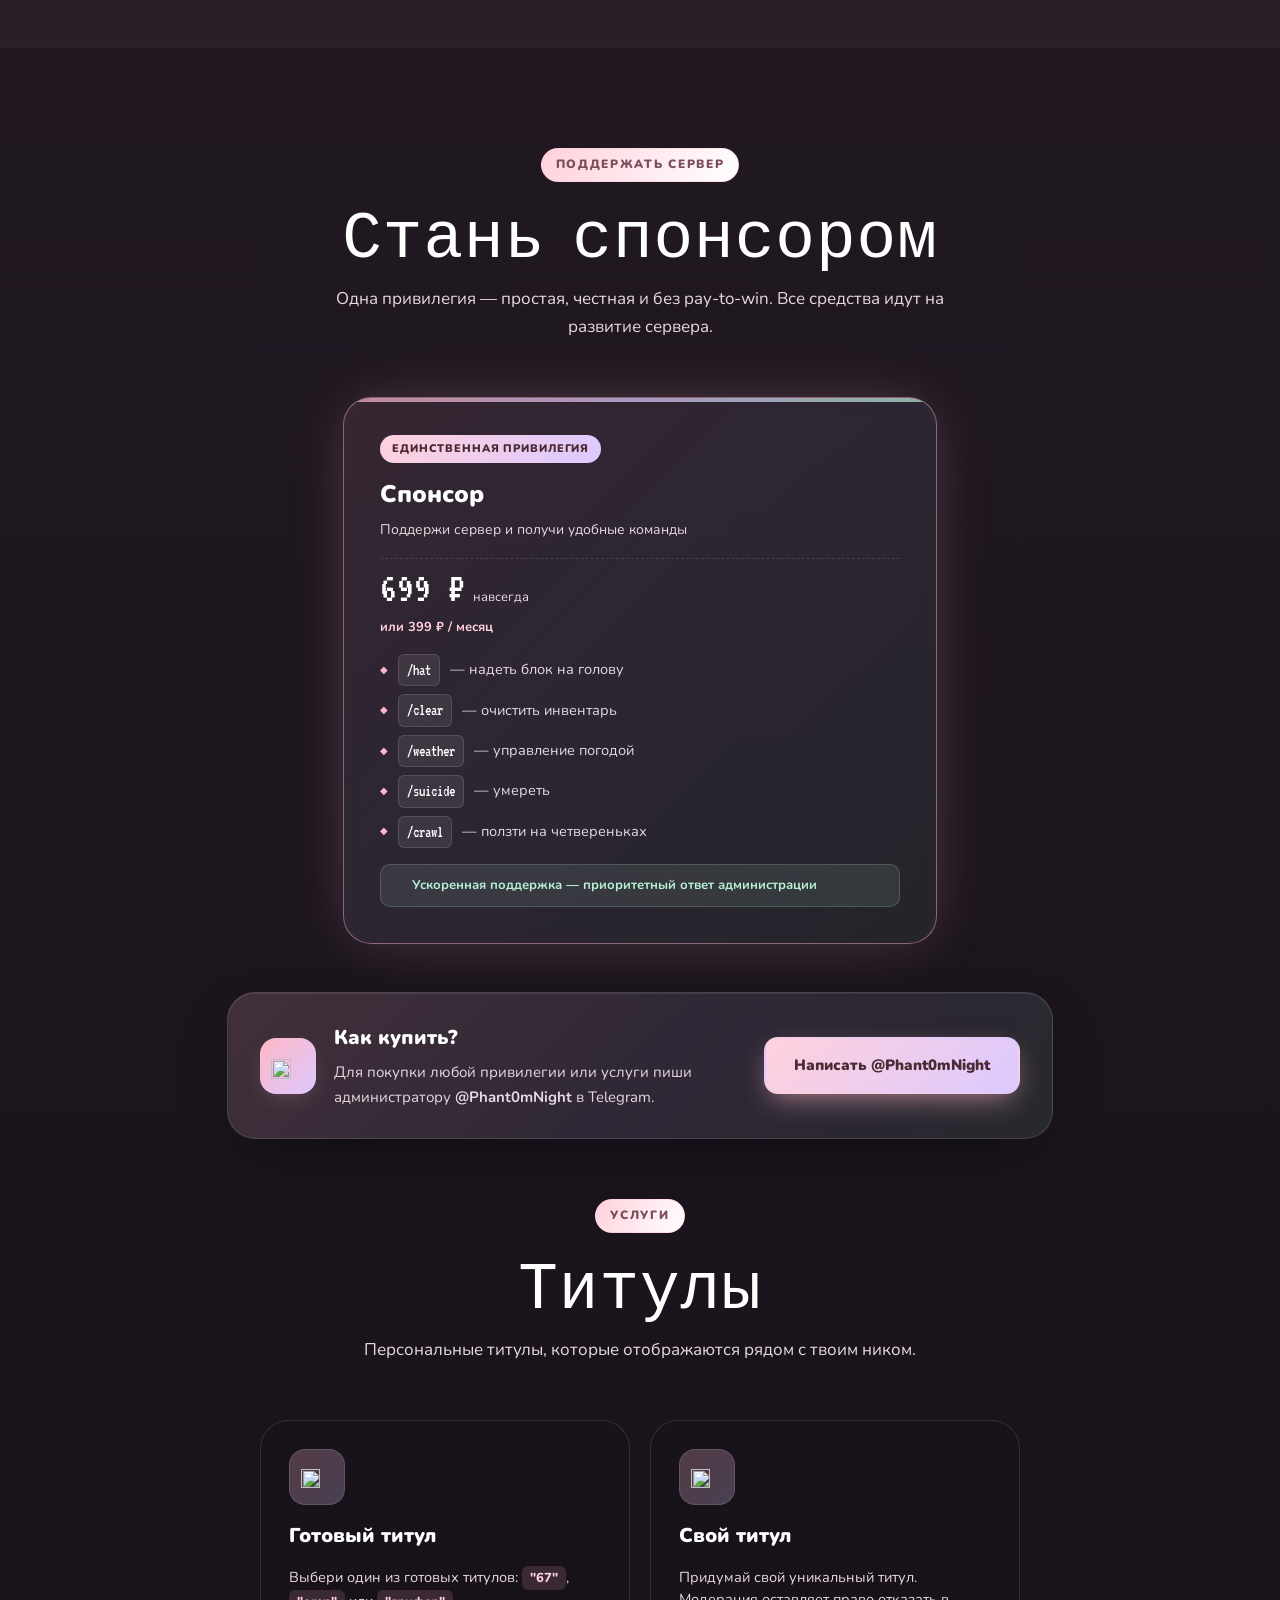
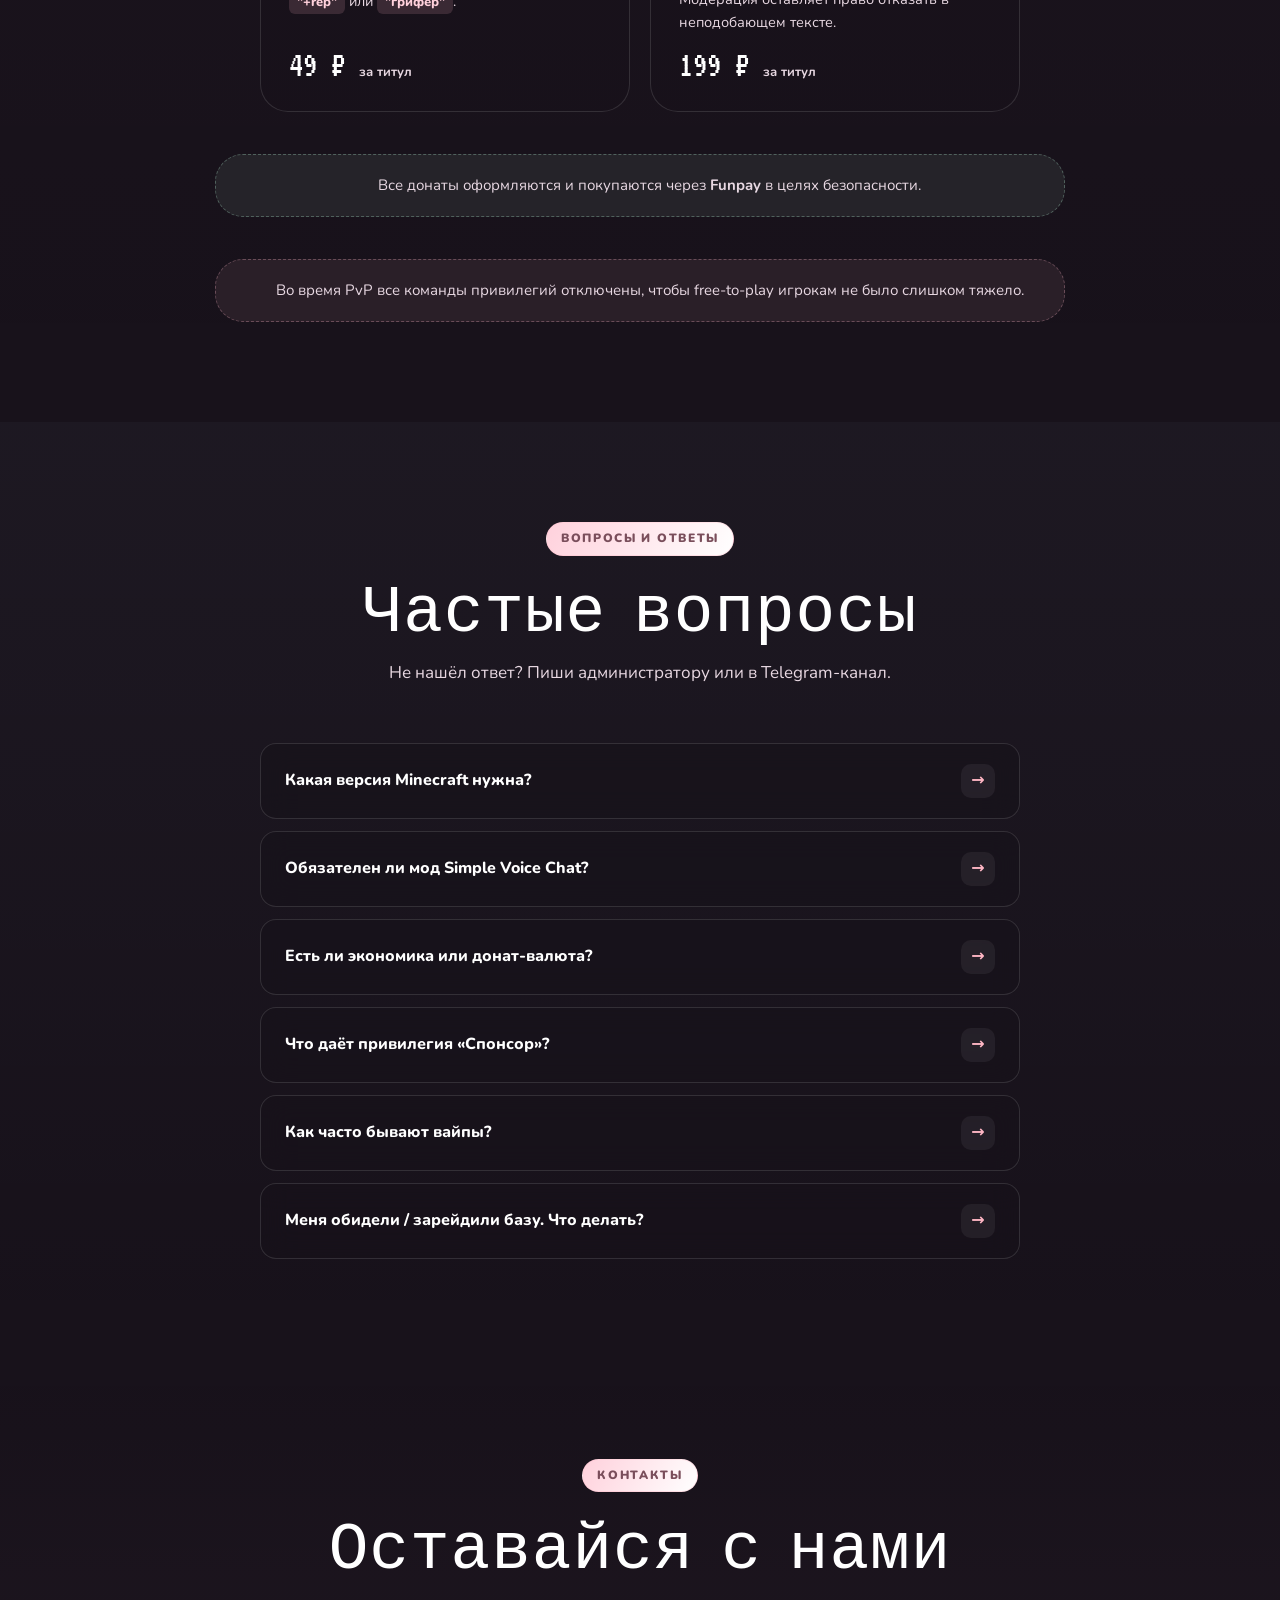
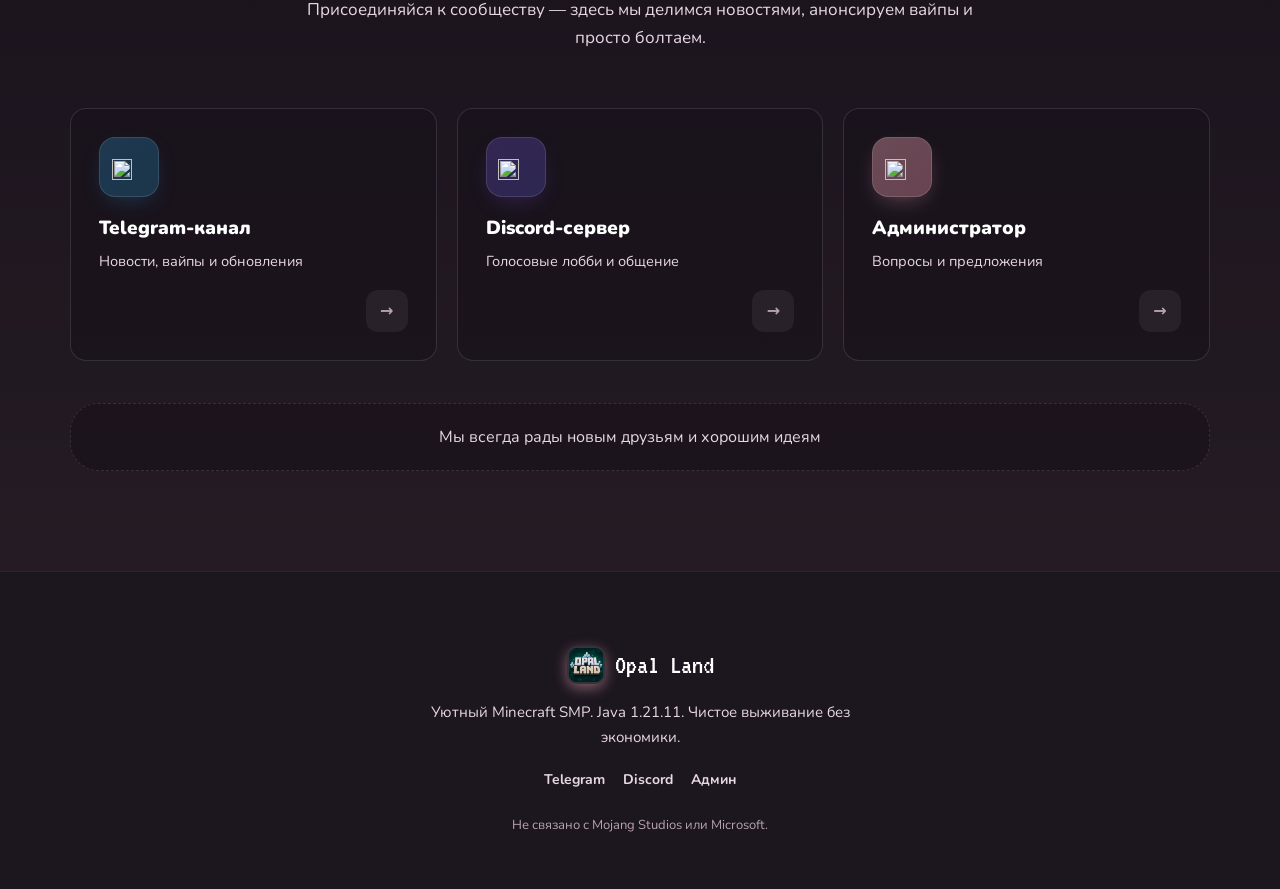
==== commit 79841a6d: "Fix particle freeze, pixel-art particles, robust server status Fixes: - Particles no longer freeze o" ====
--- a/index.html
+++ b/index.html
@@ -59,9 +59,7 @@
 <body>
 
   <!-- Пиксельное небо -->
-  <div class="sky-layer" aria-hidden="true">
-    <div class="stars" id="stars"></div>
-  </div>
+  <div class="sky-layer" aria-hidden="true"></div>
 
   <!-- Маленькие пиксельные партиклы -->
   <canvas class="particle-canvas" id="particles" aria-hidden="true"></canvas>
@@ -97,7 +95,7 @@
         <span class="status-text">Проверяем статус сервера…</span>
       </div>
       <div class="hero-pretitle">
-        <span class="heart-pulse"><img src="https://cdn.jsdelivr.net/gh/twitter/twemoji@14.0.2/assets/svg/1f497.svg" alt="" class="twemoji" aria-hidden="true"></span>
+        <span class="heart-pulse"><img src="https://cdn.jsdelivr.net/gh/twitter/twemoji@14.0.2/assets/svg/1f497.svg" alt="" class="twemoji" aria-hidden="true" decoding="async"></span>
         уютный Minecraft SMP
       </div>
       <h1 class="hero-title">
@@ -118,7 +116,7 @@
           <span class="ip-value" id="ipValue">opal.cubzx.xyz</span>
         </div>
         <button class="copy-btn" id="copyIp" data-ip="opal.cubzx.xyz" type="button">
-          <span class="copy-icon"><img src="https://cdn.jsdelivr.net/gh/twitter/twemoji@14.0.2/assets/svg/1f4cb.svg" alt="" class="twemoji" aria-hidden="true"></span>
+          <span class="copy-icon"><img src="https://cdn.jsdelivr.net/gh/twitter/twemoji@14.0.2/assets/svg/1f4cb.svg" alt="" class="twemoji" aria-hidden="true" decoding="async"></span>
           <span class="copy-text">Копировать</span>
         </button>
       </div>
@@ -161,7 +159,7 @@
 
       <div class="features">
         <div class="feature-card reveal">
-          <div class="feature-icon" aria-hidden="true"><img src="https://cdn.jsdelivr.net/gh/twitter/twemoji@14.0.2/assets/svg/1f338.svg" alt="" class="twemoji" aria-hidden="true"></div>
+          <div class="feature-icon" aria-hidden="true"><img src="https://cdn.jsdelivr.net/gh/twitter/twemoji@14.0.2/assets/svg/1f338.svg" alt="" class="twemoji" aria-hidden="true" decoding="async"></div>
           <h3 class="feature-title">Чистый SMP</h3>
           <p class="feature-text">
             Никакой экономики и донат-валют. Все ресурсы получены честно,
@@ -171,7 +169,7 @@
         </div>
 
         <div class="feature-card reveal">
-          <div class="feature-icon" aria-hidden="true"><img src="https://cdn.jsdelivr.net/gh/twitter/twemoji@14.0.2/assets/svg/1f6e1.svg" alt="" class="twemoji" aria-hidden="true"></div>
+          <div class="feature-icon" aria-hidden="true"><img src="https://cdn.jsdelivr.net/gh/twitter/twemoji@14.0.2/assets/svg/1f6e1.svg" alt="" class="twemoji" aria-hidden="true" decoding="async"></div>
           <h3 class="feature-title">Сборка античитов</h3>
           <p class="feature-text">
             Наш античит настроен так жёстко, что ловит даже самые незаметные читы
@@ -180,7 +178,7 @@
         </div>
 
         <div class="feature-card reveal">
-          <div class="feature-icon" aria-hidden="true"><img src="https://cdn.jsdelivr.net/gh/twitter/twemoji@14.0.2/assets/svg/1f399.svg" alt="" class="twemoji" aria-hidden="true"></div>
+          <div class="feature-icon" aria-hidden="true"><img src="https://cdn.jsdelivr.net/gh/twitter/twemoji@14.0.2/assets/svg/1f399.svg" alt="" class="twemoji" aria-hidden="true" decoding="async"></div>
           <h3 class="feature-title">Simple Voice Chat</h3>
           <p class="feature-text">
             Голосовое общение прямо в игре. Обсуждай планы, шути во время копания
@@ -189,7 +187,7 @@
         </div>
 
         <div class="feature-card reveal">
-          <div class="feature-icon" aria-hidden="true"><img src="https://cdn.jsdelivr.net/gh/twitter/twemoji@14.0.2/assets/svg/1f33f.svg" alt="" class="twemoji" aria-hidden="true"></div>
+          <div class="feature-icon" aria-hidden="true"><img src="https://cdn.jsdelivr.net/gh/twitter/twemoji@14.0.2/assets/svg/1f33f.svg" alt="" class="twemoji" aria-hidden="true" decoding="async"></div>
           <h3 class="feature-title">Предзагруженный мир</h3>
           <p class="feature-text">
             Мир прогружен заранее, поэтому исследование не вызывает лагов,
@@ -198,7 +196,7 @@
         </div>
 
         <div class="feature-card reveal">
-          <div class="feature-icon" aria-hidden="true"><img src="https://cdn.jsdelivr.net/gh/twitter/twemoji@14.0.2/assets/svg/1f3e0.svg" alt="" class="twemoji" aria-hidden="true"></div>
+          <div class="feature-icon" aria-hidden="true"><img src="https://cdn.jsdelivr.net/gh/twitter/twemoji@14.0.2/assets/svg/1f3e0.svg" alt="" class="twemoji" aria-hidden="true" decoding="async"></div>
           <h3 class="feature-title">Уютная атмосфера</h3>
           <p class="feature-text">
             Мы ценим вежливость и помощь новичкам. На сервере не кричат,
@@ -207,7 +205,7 @@
         </div>
 
         <div class="feature-card reveal">
-          <div class="feature-icon" aria-hidden="true"><img src="https://cdn.jsdelivr.net/gh/twitter/twemoji@14.0.2/assets/svg/1f5fa.svg" alt="" class="twemoji" aria-hidden="true"></div>
+          <div class="feature-icon" aria-hidden="true"><img src="https://cdn.jsdelivr.net/gh/twitter/twemoji@14.0.2/assets/svg/1f5fa.svg" alt="" class="twemoji" aria-hidden="true" decoding="async"></div>
           <h3 class="feature-title">Защита координат</h3>
           <p class="feature-text">
             При логине ты появляешься на спавне, а только потом возвращаешься
@@ -311,25 +309,25 @@
         <div class="steps">
           <div class="step reveal">
             <div class="step-number">1</div>
-            <div class="step-icon"><img src="https://cdn.jsdelivr.net/gh/twitter/twemoji@14.0.2/assets/svg/2b07.svg" alt="" class="twemoji" aria-hidden="true"></div>
+            <div class="step-icon"><img src="https://cdn.jsdelivr.net/gh/twitter/twemoji@14.0.2/assets/svg/2b07.svg" alt="" class="twemoji" aria-hidden="true" decoding="async"></div>
             <h3>Установи Minecraft</h3>
             <p>Java Edition версия <strong>1.21.11</strong>. С 1.21+ тоже работает, но все фичи доступны на 1.21.11.</p>
           </div>
           <div class="step reveal">
             <div class="step-number">2</div>
-            <div class="step-icon"><img src="https://cdn.jsdelivr.net/gh/twitter/twemoji@14.0.2/assets/svg/1f399.svg" alt="" class="twemoji" aria-hidden="true"></div>
+            <div class="step-icon"><img src="https://cdn.jsdelivr.net/gh/twitter/twemoji@14.0.2/assets/svg/1f399.svg" alt="" class="twemoji" aria-hidden="true" decoding="async"></div>
             <h3>Simple Voice Chat</h3>
             <p>Добавь мод <strong>Simple Voice Chat</strong> для голосового общения в игре. Без мода сервер тоже работает.</p>
           </div>
           <div class="step reveal">
             <div class="step-number">3</div>
-            <div class="step-icon"><img src="https://cdn.jsdelivr.net/gh/twitter/twemoji@14.0.2/assets/svg/1f4cb.svg" alt="" class="twemoji" aria-hidden="true"></div>
+            <div class="step-icon"><img src="https://cdn.jsdelivr.net/gh/twitter/twemoji@14.0.2/assets/svg/1f4cb.svg" alt="" class="twemoji" aria-hidden="true" decoding="async"></div>
             <h3>Добавь адрес</h3>
             <p>В мультиплеере добавь сервер с адресом <strong class="ip-highlight">opal.cubzx.xyz</strong>.</p>
           </div>
           <div class="step reveal">
             <div class="step-number">4</div>
-            <div class="step-icon"><img src="https://cdn.jsdelivr.net/gh/twitter/twemoji@14.0.2/assets/svg/2728.svg" alt="" class="twemoji" aria-hidden="true"></div>
+            <div class="step-icon"><img src="https://cdn.jsdelivr.net/gh/twitter/twemoji@14.0.2/assets/svg/2728.svg" alt="" class="twemoji" aria-hidden="true" decoding="async"></div>
             <h3>Играй!</h3>
             <p>Заходи на сервер, появляйся на спавне и отправляйся в свою точку. Добро пожаловать!</p>
           </div>
@@ -338,12 +336,12 @@
 
       <div class="join-card reveal">
         <div class="join-card-left">
-          <span class="join-badge"><img src="https://cdn.jsdelivr.net/gh/twitter/twemoji@14.0.2/assets/svg/1f3ae.svg" alt="" class="twemoji" aria-hidden="true"> IP сервера</span>
+          <span class="join-badge"><img src="https://cdn.jsdelivr.net/gh/twitter/twemoji@14.0.2/assets/svg/1f3ae.svg" alt="" class="twemoji" aria-hidden="true" decoding="async"> IP сервера</span>
           <div class="join-ip">opal.cubzx.xyz</div>
           <p class="join-meta">Java Edition · версия 1.21+ · рекомендуемая 1.21.11</p>
         </div>
         <button class="copy-btn copy-btn-big" id="copyIpBig" data-ip="opal.cubzx.xyz" type="button">
-          <span class="copy-icon"><img src="https://cdn.jsdelivr.net/gh/twitter/twemoji@14.0.2/assets/svg/1f4cb.svg" alt="" class="twemoji" aria-hidden="true"></span>
+          <span class="copy-icon"><img src="https://cdn.jsdelivr.net/gh/twitter/twemoji@14.0.2/assets/svg/1f4cb.svg" alt="" class="twemoji" aria-hidden="true" decoding="async"></span>
           <span class="copy-text">Копировать IP</span>
         </button>
       </div>
@@ -381,14 +379,14 @@
             <li><code>/crawl</code> — ползти на четвереньках</li>
           </ul>
           <div class="donate-includes sponsor-perk">
-            <span><img src="https://cdn.jsdelivr.net/gh/twitter/twemoji@14.0.2/assets/svg/26a1.svg" alt="" class="twemoji" aria-hidden="true"> Ускоренная поддержка — приоритетный ответ администрации</span>
+            <span><img src="https://cdn.jsdelivr.net/gh/twitter/twemoji@14.0.2/assets/svg/26a1.svg" alt="" class="twemoji" aria-hidden="true" decoding="async"> Ускоренная поддержка — приоритетный ответ администрации</span>
           </div>
         </div>
       </div>
 
       <div class="donate-purchase reveal">
         <div class="purchase-body">
-          <span class="purchase-icon"><img src="https://cdn.jsdelivr.net/gh/twitter/twemoji@14.0.2/assets/svg/1f4ac.svg" alt="" class="twemoji" aria-hidden="true"></span>
+          <span class="purchase-icon"><img src="https://cdn.jsdelivr.net/gh/twitter/twemoji@14.0.2/assets/svg/1f4ac.svg" alt="" class="twemoji" aria-hidden="true" decoding="async"></span>
           <div>
             <h3>Как купить?</h3>
             <p>Для покупки любой привилегии или услуги пиши администратору <strong>@Phant0mNight</strong> в Telegram.</p>
@@ -405,13 +403,13 @@
 
       <div class="services-grid">
         <div class="service-card reveal">
-          <div class="service-icon"><img src="https://cdn.jsdelivr.net/gh/twitter/twemoji@14.0.2/assets/svg/1f3f7.svg" alt="" class="twemoji" aria-hidden="true"></div>
+          <div class="service-icon"><img src="https://cdn.jsdelivr.net/gh/twitter/twemoji@14.0.2/assets/svg/1f3f7.svg" alt="" class="twemoji" aria-hidden="true" decoding="async"></div>
           <h3 class="service-name">Готовый титул</h3>
           <p class="service-desc">Выбери один из готовых титулов: <span class="title-example">"67"</span>, <span class="title-example">"+rep"</span> или <span class="title-example">"грифер"</span>.</p>
           <div class="service-price">49 ₽ <span>за титул</span></div>
         </div>
         <div class="service-card reveal">
-          <div class="service-icon"><img src="https://cdn.jsdelivr.net/gh/twitter/twemoji@14.0.2/assets/svg/270d.svg" alt="" class="twemoji" aria-hidden="true"></div>
+          <div class="service-icon"><img src="https://cdn.jsdelivr.net/gh/twitter/twemoji@14.0.2/assets/svg/270d.svg" alt="" class="twemoji" aria-hidden="true" decoding="async"></div>
           <h3 class="service-name">Свой титул</h3>
           <p class="service-desc">Придумай свой уникальный титул. Модерация оставляет право отказать в неподобающем тексте.</p>
           <div class="service-price">199 ₽ <span>за титул</span></div>
@@ -419,11 +417,11 @@
       </div>
 
       <div class="donate-notice fanpay-notice reveal">
-        <p><img src="https://cdn.jsdelivr.net/gh/twitter/twemoji@14.0.2/assets/svg/1f512.svg" alt="" class="twemoji" aria-hidden="true"> Все донаты оформляются и покупаются через <strong><a href="https://funpay.com/users/17411240/" target="_blank" rel="noopener">Funpay</a></strong> в целях безопасности.</p>
+        <p><img src="https://cdn.jsdelivr.net/gh/twitter/twemoji@14.0.2/assets/svg/1f512.svg" alt="" class="twemoji" aria-hidden="true" decoding="async"> Все донаты оформляются и покупаются через <strong><a href="https://funpay.com/users/17411240/" target="_blank" rel="noopener">Funpay</a></strong> в целях безопасности.</p>
       </div>
 
       <div class="donate-notice reveal">
-        <p><img src="https://cdn.jsdelivr.net/gh/twitter/twemoji@14.0.2/assets/svg/26a0.svg" alt="" class="twemoji" aria-hidden="true"> Во время PvP все команды привилегий отключены, чтобы free-to-play игрокам не было слишком тяжело.</p>
+        <p><img src="https://cdn.jsdelivr.net/gh/twitter/twemoji@14.0.2/assets/svg/26a0.svg" alt="" class="twemoji" aria-hidden="true" decoding="async"> Во время PvP все команды привилегий отключены, чтобы free-to-play игрокам не было слишком тяжело.</p>
       </div>
     </div>
   </section>
@@ -513,7 +511,7 @@
 
       <div class="contacts">
         <a href="https://t.me/opal_land" target="_blank" class="contact-card reveal" rel="noopener">
-          <span class="contact-emoji"><img src="https://cdn.jsdelivr.net/gh/twitter/twemoji@14.0.2/assets/svg/2708.svg" alt="" class="twemoji" aria-hidden="true"></span>
+          <span class="contact-emoji"><img src="https://cdn.jsdelivr.net/gh/twitter/twemoji@14.0.2/assets/svg/2708.svg" alt="" class="twemoji" aria-hidden="true" decoding="async"></span>
           <div class="contact-body">
             <h3>Telegram-канал</h3>
             <p>Новости, вайпы и обновления</p>
@@ -521,7 +519,7 @@
           <span class="contact-arrow">→</span>
         </a>
         <a href="https://discord.gg/sgVRyRgncg" target="_blank" class="contact-card reveal" rel="noopener">
-          <span class="contact-emoji"><img src="https://cdn.jsdelivr.net/gh/twitter/twemoji@14.0.2/assets/svg/1f4ac.svg" alt="" class="twemoji" aria-hidden="true"></span>
+          <span class="contact-emoji"><img src="https://cdn.jsdelivr.net/gh/twitter/twemoji@14.0.2/assets/svg/1f4ac.svg" alt="" class="twemoji" aria-hidden="true" decoding="async"></span>
           <div class="contact-body">
             <h3>Discord-сервер</h3>
             <p>Голосовые лобби и общение</p>
@@ -529,7 +527,7 @@
           <span class="contact-arrow">→</span>
         </a>
         <a href="https://t.me/Phant0mNight" target="_blank" class="contact-card reveal" rel="noopener">
-          <span class="contact-emoji"><img src="https://cdn.jsdelivr.net/gh/twitter/twemoji@14.0.2/assets/svg/1f451.svg" alt="" class="twemoji" aria-hidden="true"></span>
+          <span class="contact-emoji"><img src="https://cdn.jsdelivr.net/gh/twitter/twemoji@14.0.2/assets/svg/1f451.svg" alt="" class="twemoji" aria-hidden="true" decoding="async"></span>
           <div class="contact-body">
             <h3>Администратор</h3>
             <p>Вопросы и предложения</p>
@@ -539,7 +537,7 @@
       </div>
 
       <div class="contact-footer reveal">
-        <p>Мы всегда рады новым друзьям и хорошим идеям <img src="https://cdn.jsdelivr.net/gh/twitter/twemoji@14.0.2/assets/svg/1f497.svg" alt="" class="twemoji" aria-hidden="true"></p>
+        <p>Мы всегда рады новым друзьям и хорошим идеям <img src="https://cdn.jsdelivr.net/gh/twitter/twemoji@14.0.2/assets/svg/1f497.svg" alt="" class="twemoji" aria-hidden="true" decoding="async"></p>
       </div>
     </div>
   </section>
--- a/css/style.css
+++ b/css/style.css
@@ -42,7 +42,7 @@
 }
 
 *::before,*::after{box-sizing:border-box}
-html{scroll-behavior:smooth}
+html{scroll-behavior:smooth;overflow-x:hidden}
 body{
   margin:0;
   font-family:'Nunito',system-ui,sans-serif;
@@ -93,6 +93,7 @@
   inset:0;
   z-index:-1;
   pointer-events:none;
+  image-rendering:pixelated;
 }
 
 /* ============================================================
@@ -103,11 +104,14 @@
   top:0;
   left:0;
   height:3px;
-  width:0;
+  width:100%;
   z-index:200;
   background:linear-gradient(90deg,var(--pink),var(--lavender),var(--mint));
   box-shadow:0 0 10px rgba(255,183,197,.6);
-  transition:width .1s linear;
+  transform:scaleX(0);
+  transform-origin:0 50%;
+  will-change:transform;
+  pointer-events:none;
 }
 
 /* ============================================================
--- a/css/animations.css
+++ b/css/animations.css
@@ -106,23 +106,41 @@
   50%{transform:translateY(-4px) rotate(5deg)}
 }
 
-/* ---------- Donate featured: slow aurora shimmer ---------- */
-.donate-card-featured{
-  background-size:200% 200%;
-  animation:auroraShift 9s ease-in-out infinite;
+/* ---------- Donate featured: slow aurora shimmer (transform-based) ---------- */
+.donate-card-featured::after{
+  content:"";
+  position:absolute;
+  inset:0;
+  border-radius:inherit;
+  background:linear-gradient(135deg,
+    rgba(255,183,197,.10), rgba(220,201,255,.08) 50%, rgba(183,240,212,.06));
+  transform:translateX(-100%);
+  animation:auroraShift 8s ease-in-out infinite;
+  pointer-events:none;
+  z-index:0;
 }
 @keyframes auroraShift{
-  0%,100%{background-position:0% 50%}
-  50%{background-position:100% 50%}
-}
-
-/* ---------- Sponsor perk: subtle pulse ---------- */
+  0%,100%{transform:translateX(-100%)}
+  50%{transform:translateX(100%)}
+}
+
+/* ---------- Sponsor perk: subtle pulse (transform-based) ---------- */
 .sponsor-perk{
+  position:relative;
+}
+.sponsor-perk::after{
+  content:"";
+  position:absolute;
+  inset:-2px;
+  border-radius:inherit;
+  border:1px solid rgba(183,240,212,.35);
+  opacity:0;
   animation:perkGlow 3.2s ease-in-out infinite;
+  pointer-events:none;
 }
 @keyframes perkGlow{
-  0%,100%{box-shadow:0 0 0 rgba(183,240,212,0)}
-  50%{box-shadow:0 0 18px -4px rgba(183,240,212,.45)}
+  0%,100%{opacity:0;transform:scale(1)}
+  50%{opacity:.7;transform:scale(1.02)}
 }
 
 /* ---------- Scroll-top button pulse ring ---------- */
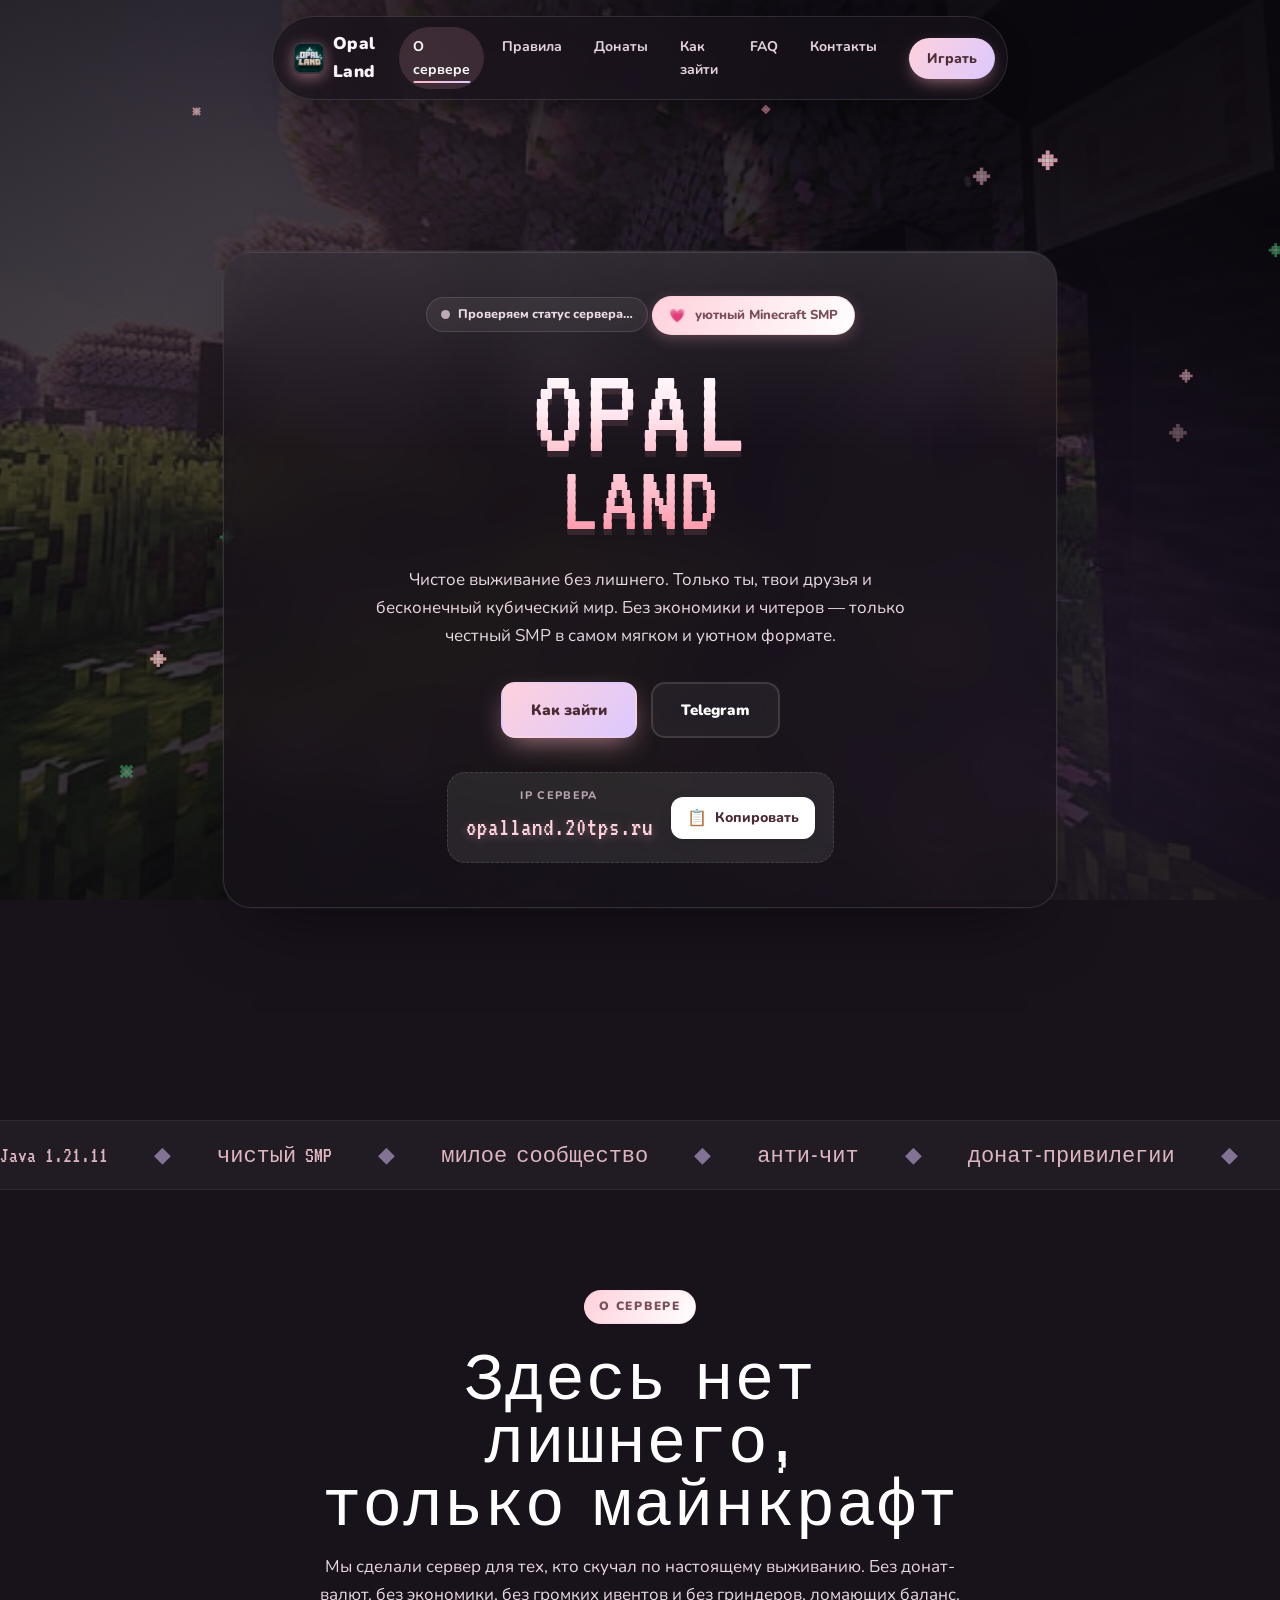
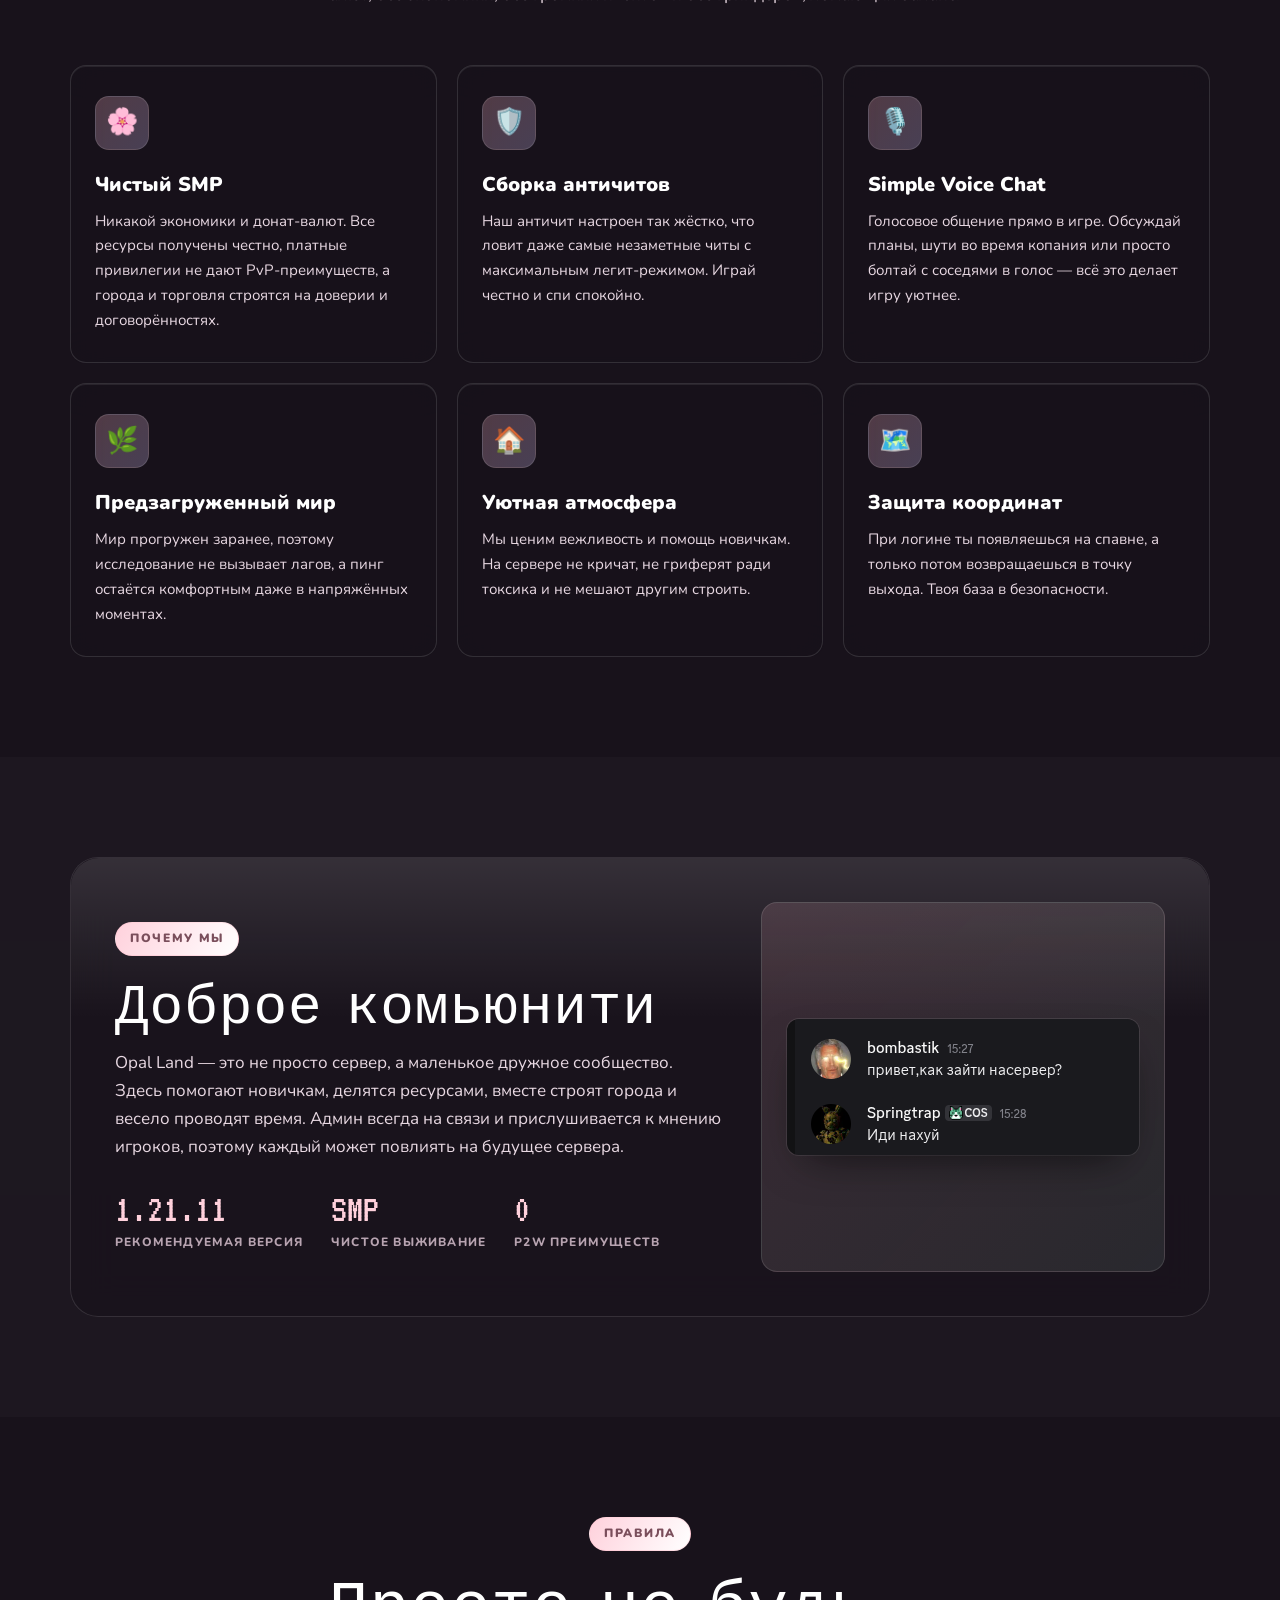
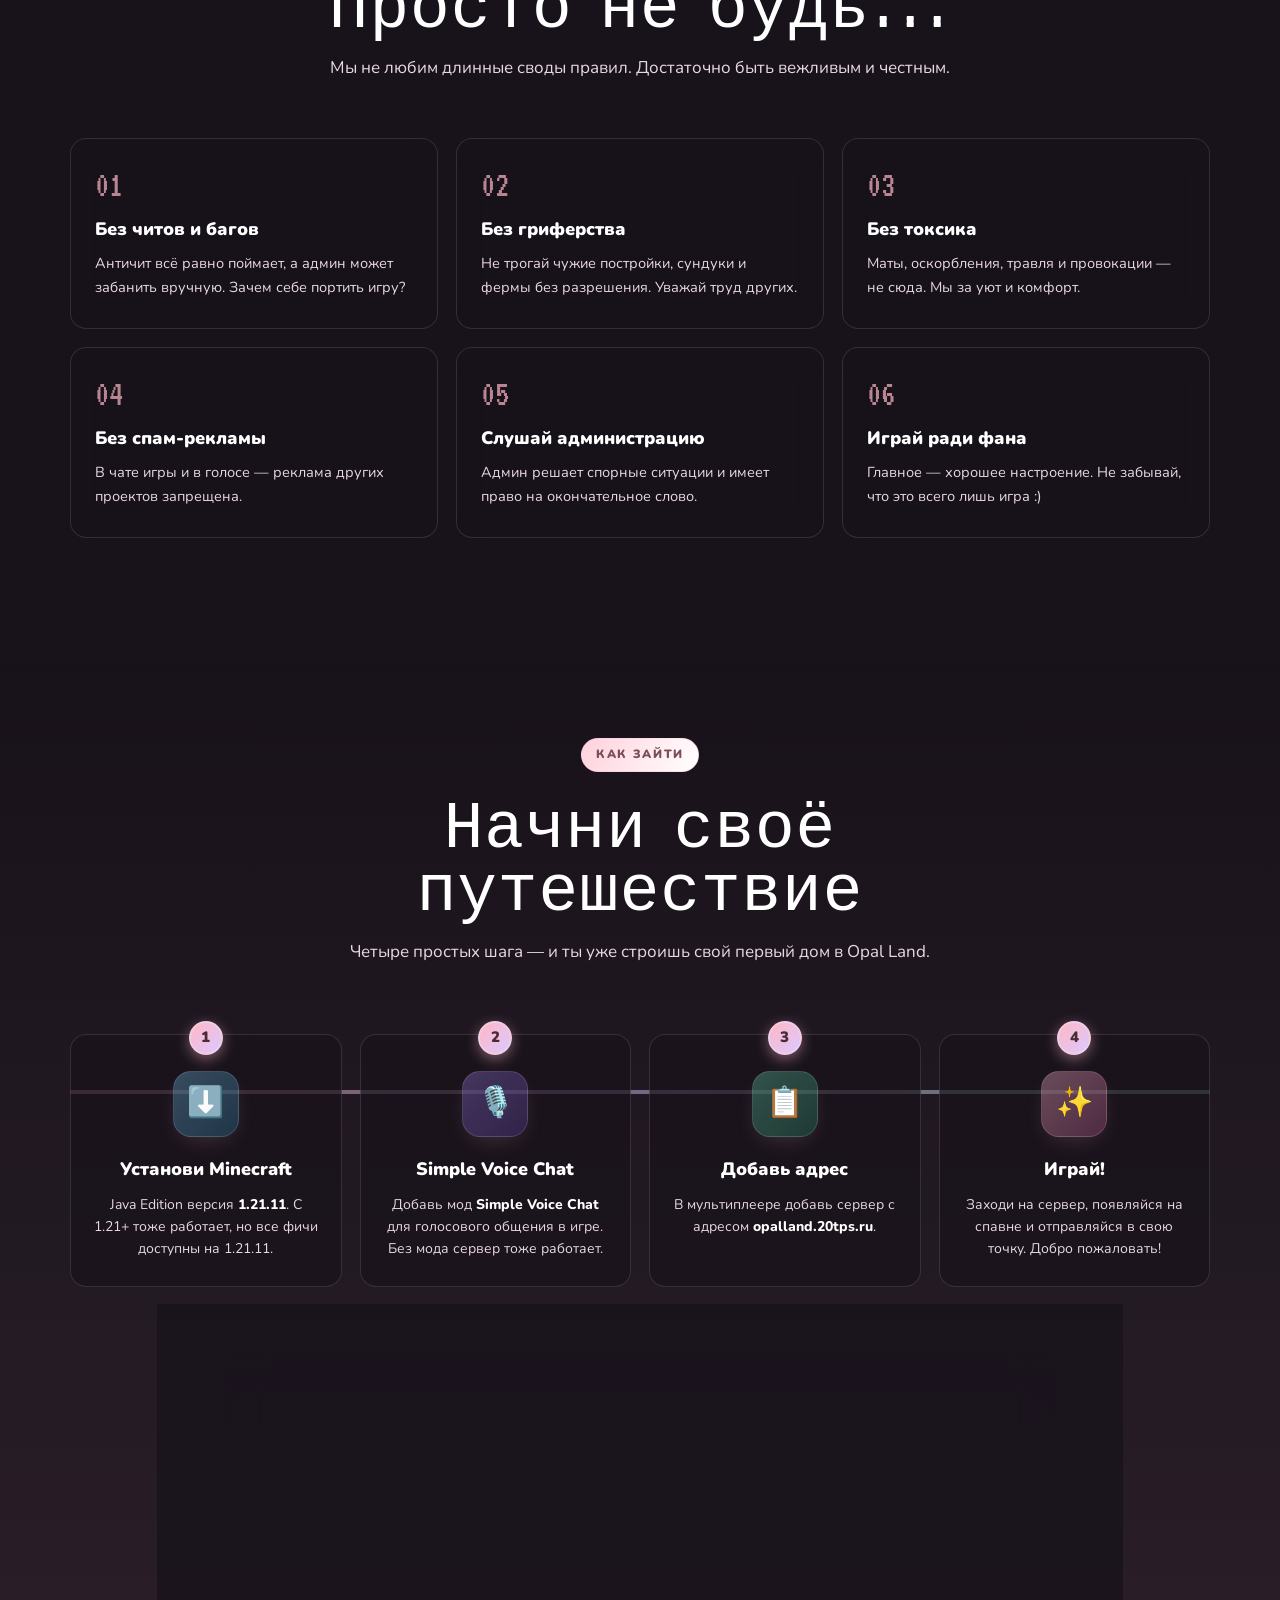
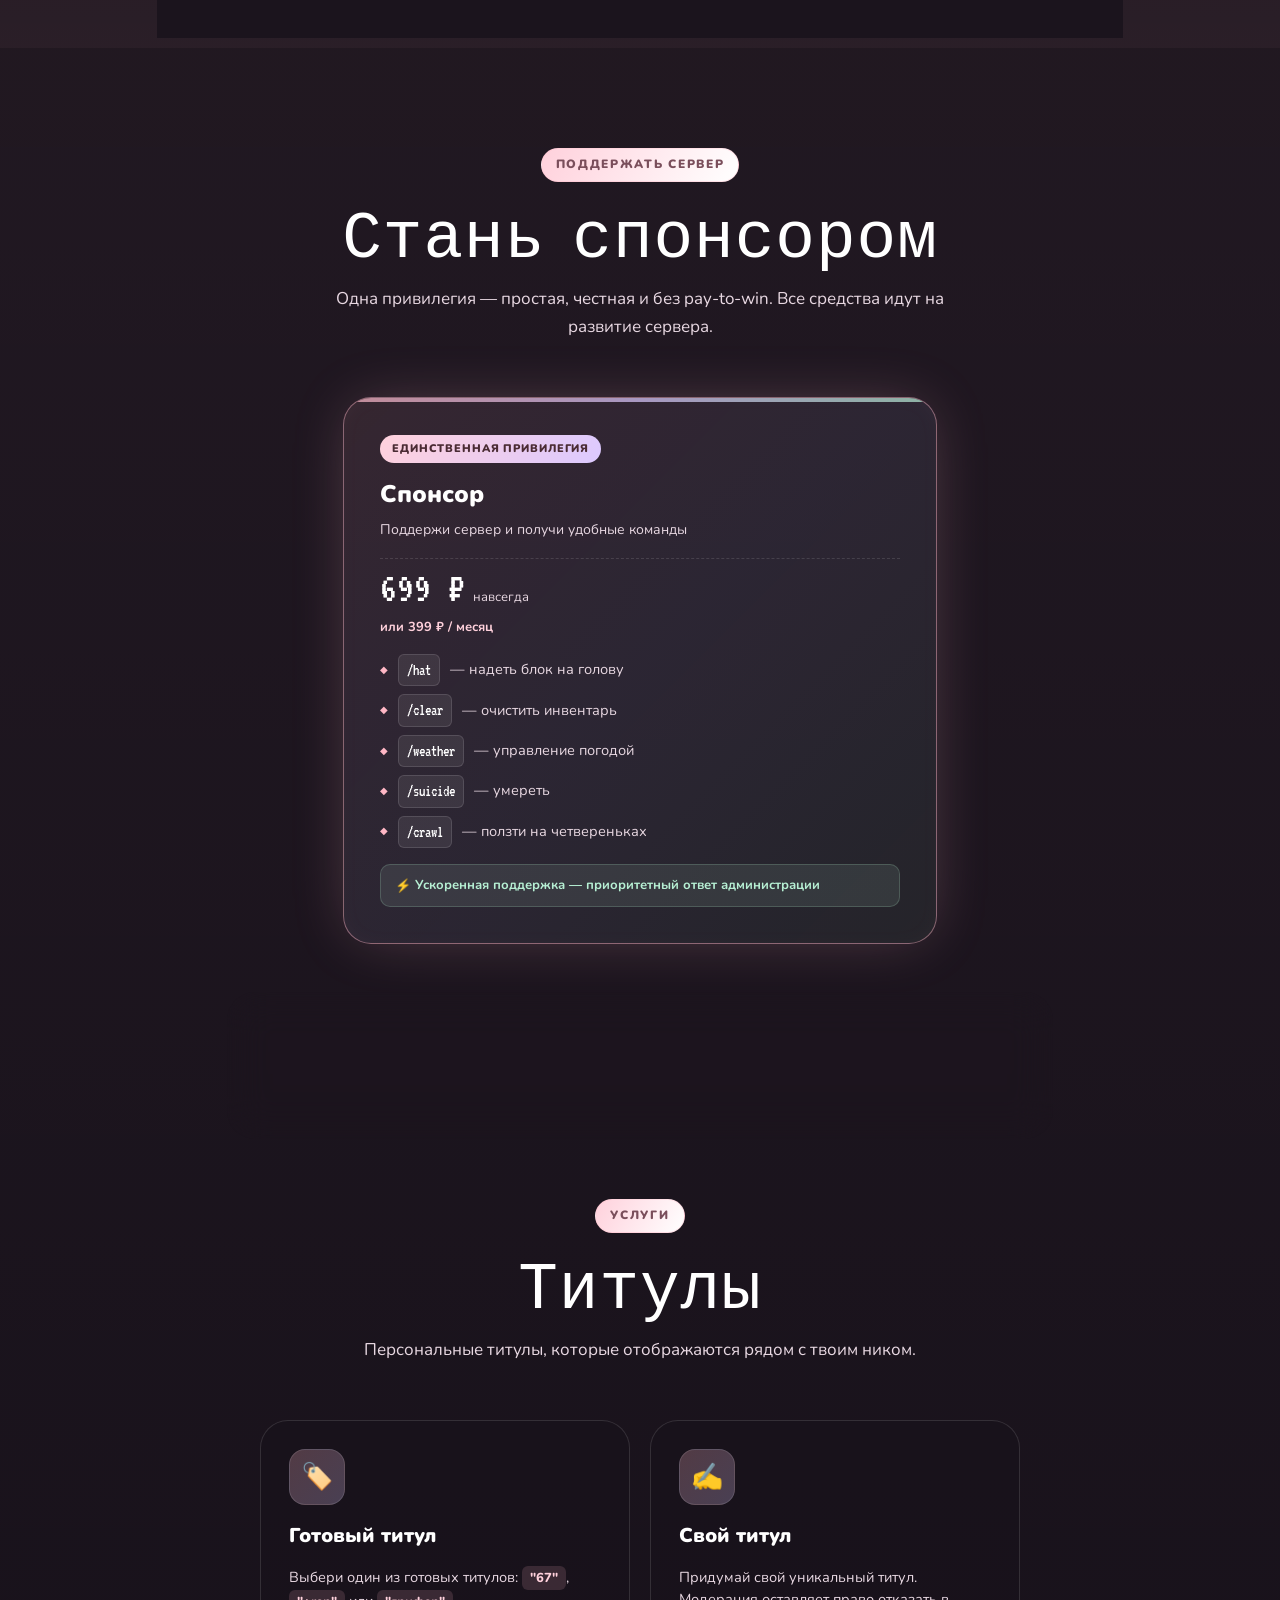
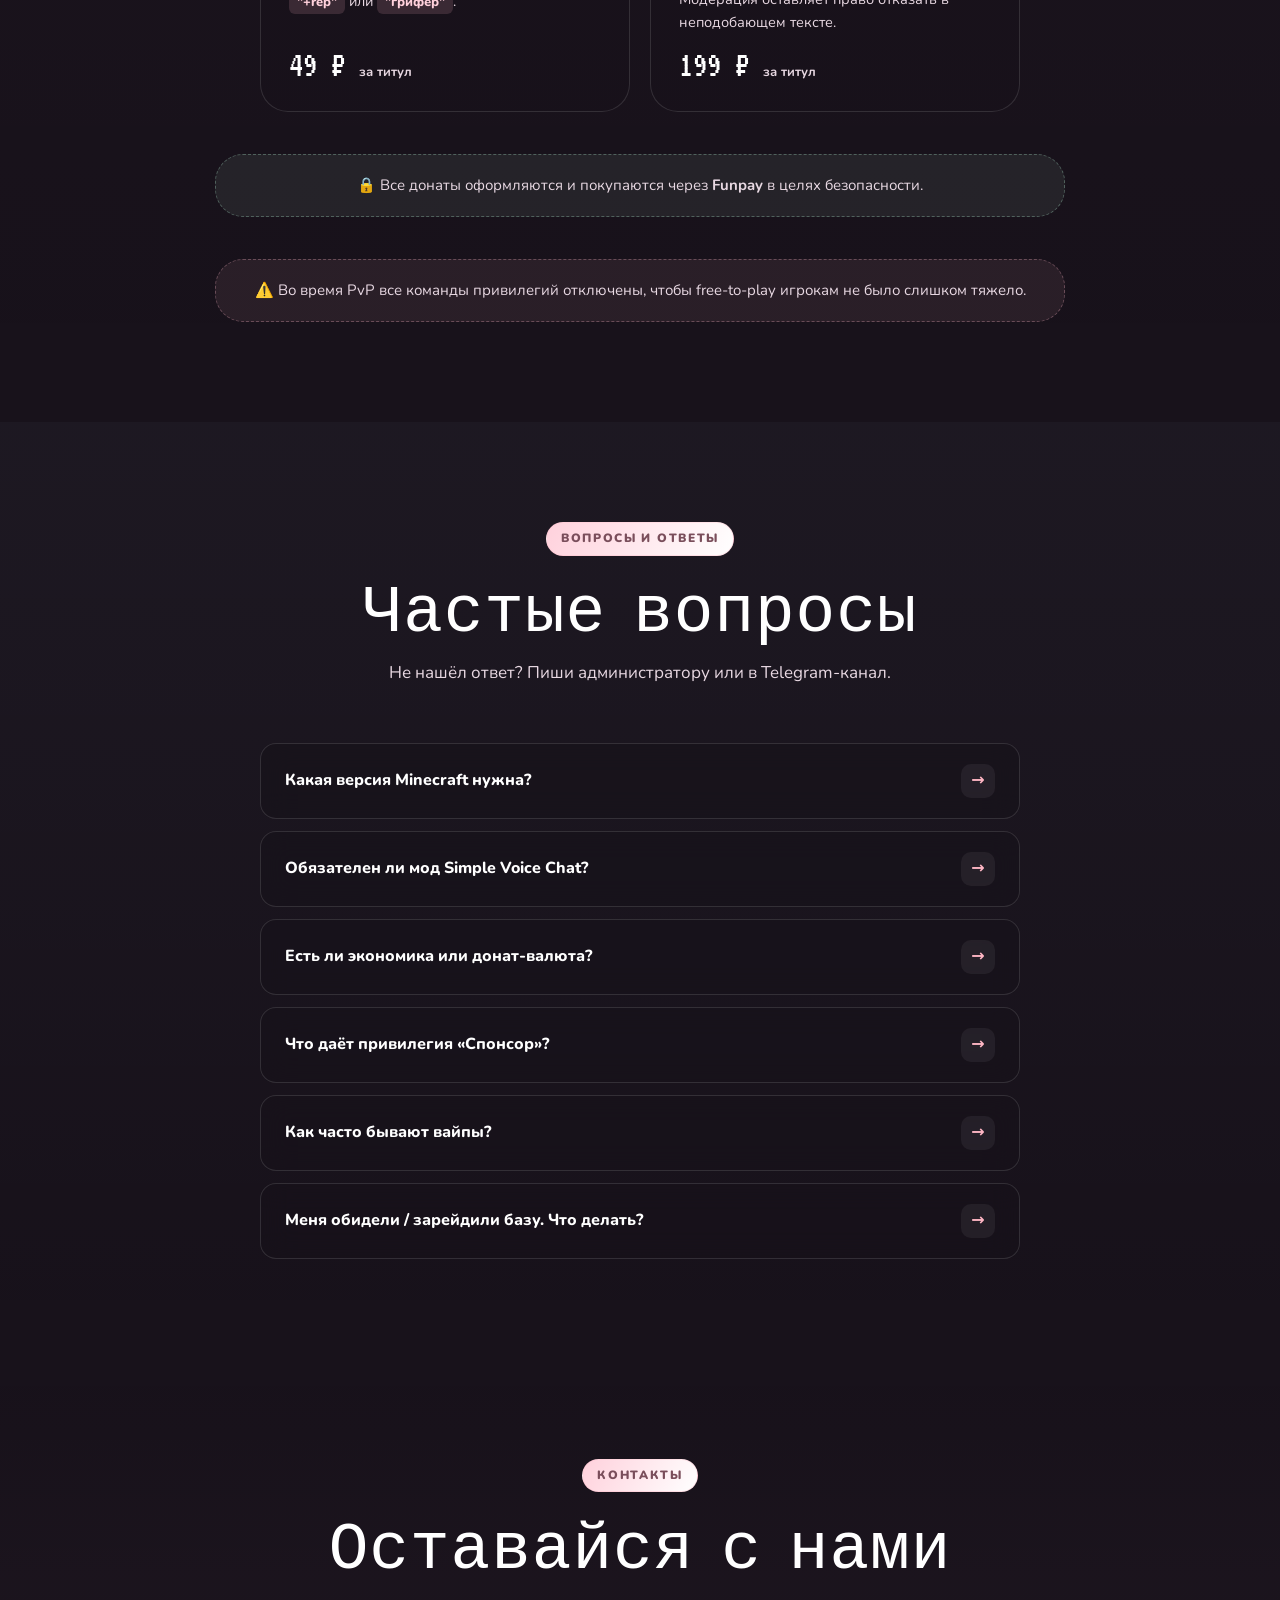
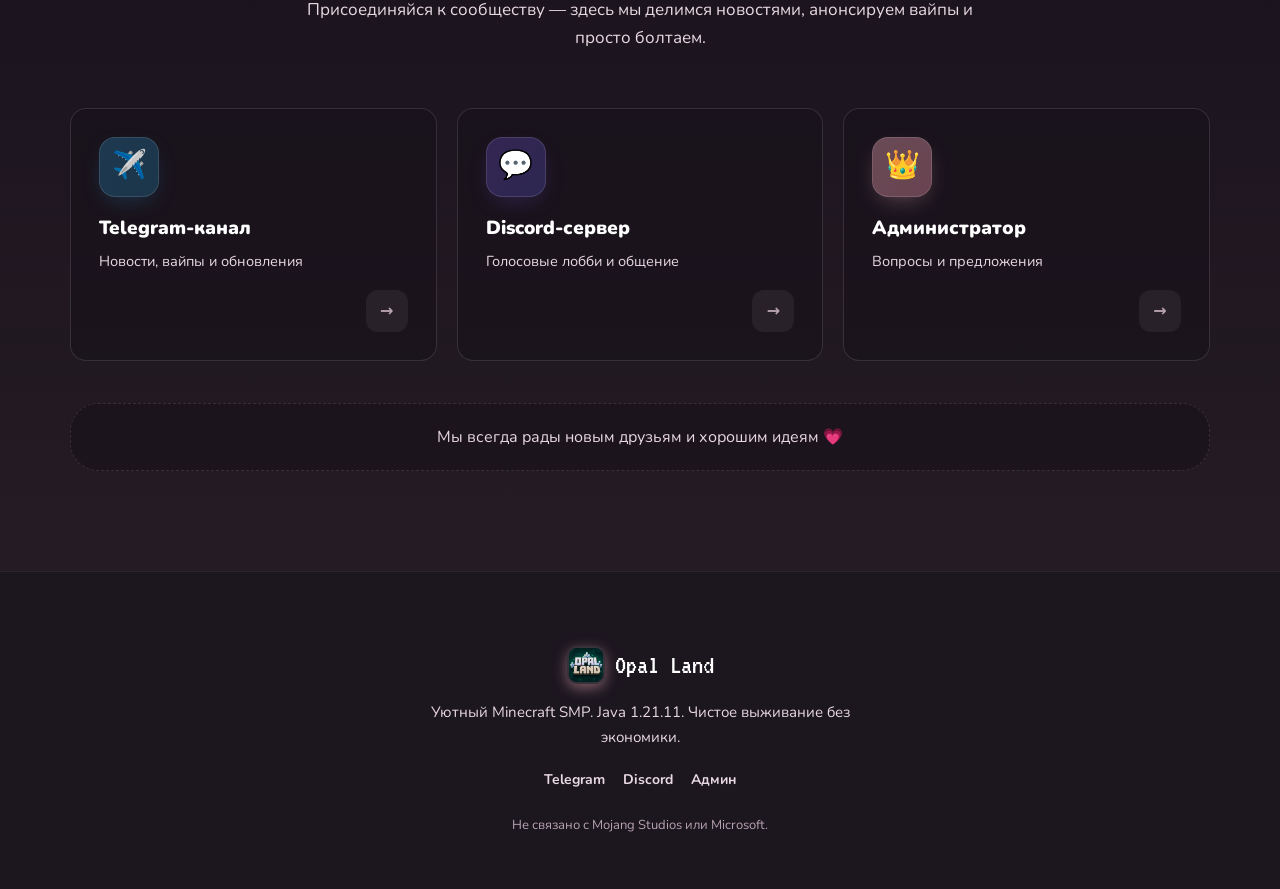
==== commit 814c2ef1: "New server IP + stability, performance and polish pass Server address: - Replaced opal.cubzx.xyz wit" ====
--- a/index.html
+++ b/index.html
@@ -5,14 +5,14 @@
   <meta name="viewport" content="width=device-width, initial-scale=1.0" />
   <meta name="theme-color" content="#1a1218" />
   <title>Opal Land — уютный Minecraft SMP</title>
-  <meta name="description" content="Opal Land — чистый SMP сервер Minecraft. Java 1.21.11, милое сообщество, надёжный античит и уютная атмосфера. IP: opal.cubzx.xyz" />
+  <meta name="description" content="Opal Land — чистый SMP сервер Minecraft. Java 1.21.11, милое сообщество, надёжный античит и уютная атмосфера. IP: opalland.20tps.ru" />
 
   <!-- SEO -->
   <link rel="canonical" href="https://blinoed-uwu.github.io/opalland-ru/" />
   <meta property="og:type" content="website" />
   <meta property="og:site_name" content="Opal Land" />
   <meta property="og:title" content="Opal Land — уютный Minecraft SMP" />
-  <meta property="og:description" content="Чистое выживание без лишнего. Java 1.21.11, милое сообщество, античит, голосовой чат. IP: opal.cubzx.xyz" />
+  <meta property="og:description" content="Чистое выживание без лишнего. Java 1.21.11, милое сообщество, античит, голосовой чат. IP: opalland.20tps.ru" />
   <meta property="og:url" content="https://blinoed-uwu.github.io/opalland-ru/" />
   <meta property="og:image" content="https://blinoed-uwu.github.io/opalland-ru/assets/og-scene.png" />
   <meta property="og:image:width" content="1200" />
@@ -21,7 +21,7 @@
   <meta property="og:locale" content="ru_RU" />
   <meta name="twitter:card" content="summary_large_image" />
   <meta name="twitter:title" content="Opal Land — уютный Minecraft SMP" />
-  <meta name="twitter:description" content="Чистое выживание без лишнего. IP: opal.cubzx.xyz" />
+  <meta name="twitter:description" content="Чистое выживание без лишнего. IP: opalland.20tps.ru" />
   <meta name="twitter:image" content="https://blinoed-uwu.github.io/opalland-ru/assets/og-scene.png" />
 
   <!-- Icons -->
@@ -30,7 +30,6 @@
   <link rel="preconnect" href="https://fonts.googleapis.com" />
   <link rel="preconnect" href="https://fonts.gstatic.com" crossorigin />
   <link rel="preconnect" href="https://api.mcsrvstat.us" crossorigin />
-  <link rel="preconnect" href="https://cdn.jsdelivr.net" crossorigin />
   <link href="https://fonts.googleapis.com/css2?family=Nunito:wght@400;600;700;800;900&family=VT323&display=swap" rel="stylesheet" />
 
   <!-- Critical asset preloads -->
@@ -95,7 +94,7 @@
         <span class="status-text">Проверяем статус сервера…</span>
       </div>
       <div class="hero-pretitle">
-        <span class="heart-pulse"><img src="https://cdn.jsdelivr.net/gh/twitter/twemoji@14.0.2/assets/svg/1f497.svg" alt="" class="twemoji" aria-hidden="true" decoding="async"></span>
+        <span class="heart-pulse"><span class="emoji" aria-hidden="true">💗</span></span>
         уютный Minecraft SMP
       </div>
       <h1 class="hero-title">
@@ -113,10 +112,10 @@
       <div class="server-ip-card">
         <div class="ip-info">
           <span class="ip-label">IP сервера</span>
-          <span class="ip-value" id="ipValue">opal.cubzx.xyz</span>
-        </div>
-        <button class="copy-btn" id="copyIp" data-ip="opal.cubzx.xyz" type="button">
-          <span class="copy-icon"><img src="https://cdn.jsdelivr.net/gh/twitter/twemoji@14.0.2/assets/svg/1f4cb.svg" alt="" class="twemoji" aria-hidden="true" decoding="async"></span>
+          <span class="ip-value" id="ipValue">opalland.20tps.ru</span>
+        </div>
+        <button class="copy-btn" id="copyIp" data-ip="opalland.20tps.ru" type="button">
+          <span class="copy-icon"><span class="emoji" aria-hidden="true">📋</span></span>
           <span class="copy-text">Копировать</span>
         </button>
       </div>
@@ -159,7 +158,7 @@
 
       <div class="features">
         <div class="feature-card reveal">
-          <div class="feature-icon" aria-hidden="true"><img src="https://cdn.jsdelivr.net/gh/twitter/twemoji@14.0.2/assets/svg/1f338.svg" alt="" class="twemoji" aria-hidden="true" decoding="async"></div>
+          <div class="feature-icon" aria-hidden="true"><span class="emoji" aria-hidden="true">🌸</span></div>
           <h3 class="feature-title">Чистый SMP</h3>
           <p class="feature-text">
             Никакой экономики и донат-валют. Все ресурсы получены честно,
@@ -169,7 +168,7 @@
         </div>
 
         <div class="feature-card reveal">
-          <div class="feature-icon" aria-hidden="true"><img src="https://cdn.jsdelivr.net/gh/twitter/twemoji@14.0.2/assets/svg/1f6e1.svg" alt="" class="twemoji" aria-hidden="true" decoding="async"></div>
+          <div class="feature-icon" aria-hidden="true"><span class="emoji" aria-hidden="true">🛡️</span></div>
           <h3 class="feature-title">Сборка античитов</h3>
           <p class="feature-text">
             Наш античит настроен так жёстко, что ловит даже самые незаметные читы
@@ -178,7 +177,7 @@
         </div>
 
         <div class="feature-card reveal">
-          <div class="feature-icon" aria-hidden="true"><img src="https://cdn.jsdelivr.net/gh/twitter/twemoji@14.0.2/assets/svg/1f399.svg" alt="" class="twemoji" aria-hidden="true" decoding="async"></div>
+          <div class="feature-icon" aria-hidden="true"><span class="emoji" aria-hidden="true">🎙️</span></div>
           <h3 class="feature-title">Simple Voice Chat</h3>
           <p class="feature-text">
             Голосовое общение прямо в игре. Обсуждай планы, шути во время копания
@@ -187,7 +186,7 @@
         </div>
 
         <div class="feature-card reveal">
-          <div class="feature-icon" aria-hidden="true"><img src="https://cdn.jsdelivr.net/gh/twitter/twemoji@14.0.2/assets/svg/1f33f.svg" alt="" class="twemoji" aria-hidden="true" decoding="async"></div>
+          <div class="feature-icon" aria-hidden="true"><span class="emoji" aria-hidden="true">🌿</span></div>
           <h3 class="feature-title">Предзагруженный мир</h3>
           <p class="feature-text">
             Мир прогружен заранее, поэтому исследование не вызывает лагов,
@@ -196,7 +195,7 @@
         </div>
 
         <div class="feature-card reveal">
-          <div class="feature-icon" aria-hidden="true"><img src="https://cdn.jsdelivr.net/gh/twitter/twemoji@14.0.2/assets/svg/1f3e0.svg" alt="" class="twemoji" aria-hidden="true" decoding="async"></div>
+          <div class="feature-icon" aria-hidden="true"><span class="emoji" aria-hidden="true">🏠</span></div>
           <h3 class="feature-title">Уютная атмосфера</h3>
           <p class="feature-text">
             Мы ценим вежливость и помощь новичкам. На сервере не кричат,
@@ -205,7 +204,7 @@
         </div>
 
         <div class="feature-card reveal">
-          <div class="feature-icon" aria-hidden="true"><img src="https://cdn.jsdelivr.net/gh/twitter/twemoji@14.0.2/assets/svg/1f5fa.svg" alt="" class="twemoji" aria-hidden="true" decoding="async"></div>
+          <div class="feature-icon" aria-hidden="true"><span class="emoji" aria-hidden="true">🗺️</span></div>
           <h3 class="feature-title">Защита координат</h3>
           <p class="feature-text">
             При логине ты появляешься на спавне, а только потом возвращаешься
@@ -309,25 +308,25 @@
         <div class="steps">
           <div class="step reveal">
             <div class="step-number">1</div>
-            <div class="step-icon"><img src="https://cdn.jsdelivr.net/gh/twitter/twemoji@14.0.2/assets/svg/2b07.svg" alt="" class="twemoji" aria-hidden="true" decoding="async"></div>
+            <div class="step-icon"><span class="emoji" aria-hidden="true">⬇️</span></div>
             <h3>Установи Minecraft</h3>
             <p>Java Edition версия <strong>1.21.11</strong>. С 1.21+ тоже работает, но все фичи доступны на 1.21.11.</p>
           </div>
           <div class="step reveal">
             <div class="step-number">2</div>
-            <div class="step-icon"><img src="https://cdn.jsdelivr.net/gh/twitter/twemoji@14.0.2/assets/svg/1f399.svg" alt="" class="twemoji" aria-hidden="true" decoding="async"></div>
+            <div class="step-icon"><span class="emoji" aria-hidden="true">🎙️</span></div>
             <h3>Simple Voice Chat</h3>
             <p>Добавь мод <strong>Simple Voice Chat</strong> для голосового общения в игре. Без мода сервер тоже работает.</p>
           </div>
           <div class="step reveal">
             <div class="step-number">3</div>
-            <div class="step-icon"><img src="https://cdn.jsdelivr.net/gh/twitter/twemoji@14.0.2/assets/svg/1f4cb.svg" alt="" class="twemoji" aria-hidden="true" decoding="async"></div>
+            <div class="step-icon"><span class="emoji" aria-hidden="true">📋</span></div>
             <h3>Добавь адрес</h3>
-            <p>В мультиплеере добавь сервер с адресом <strong class="ip-highlight">opal.cubzx.xyz</strong>.</p>
+            <p>В мультиплеере добавь сервер с адресом <strong class="ip-highlight">opalland.20tps.ru</strong>.</p>
           </div>
           <div class="step reveal">
             <div class="step-number">4</div>
-            <div class="step-icon"><img src="https://cdn.jsdelivr.net/gh/twitter/twemoji@14.0.2/assets/svg/2728.svg" alt="" class="twemoji" aria-hidden="true" decoding="async"></div>
+            <div class="step-icon"><span class="emoji" aria-hidden="true">✨</span></div>
             <h3>Играй!</h3>
             <p>Заходи на сервер, появляйся на спавне и отправляйся в свою точку. Добро пожаловать!</p>
           </div>
@@ -336,12 +335,12 @@
 
       <div class="join-card reveal">
         <div class="join-card-left">
-          <span class="join-badge"><img src="https://cdn.jsdelivr.net/gh/twitter/twemoji@14.0.2/assets/svg/1f3ae.svg" alt="" class="twemoji" aria-hidden="true" decoding="async"> IP сервера</span>
-          <div class="join-ip">opal.cubzx.xyz</div>
+          <span class="join-badge"><span class="emoji" aria-hidden="true">🎮</span> IP сервера</span>
+          <div class="join-ip">opalland.20tps.ru</div>
           <p class="join-meta">Java Edition · версия 1.21+ · рекомендуемая 1.21.11</p>
         </div>
-        <button class="copy-btn copy-btn-big" id="copyIpBig" data-ip="opal.cubzx.xyz" type="button">
-          <span class="copy-icon"><img src="https://cdn.jsdelivr.net/gh/twitter/twemoji@14.0.2/assets/svg/1f4cb.svg" alt="" class="twemoji" aria-hidden="true" decoding="async"></span>
+        <button class="copy-btn copy-btn-big" id="copyIpBig" data-ip="opalland.20tps.ru" type="button">
+          <span class="copy-icon"><span class="emoji" aria-hidden="true">📋</span></span>
           <span class="copy-text">Копировать IP</span>
         </button>
       </div>
@@ -379,14 +378,14 @@
             <li><code>/crawl</code> — ползти на четвереньках</li>
           </ul>
           <div class="donate-includes sponsor-perk">
-            <span><img src="https://cdn.jsdelivr.net/gh/twitter/twemoji@14.0.2/assets/svg/26a1.svg" alt="" class="twemoji" aria-hidden="true" decoding="async"> Ускоренная поддержка — приоритетный ответ администрации</span>
+            <span><span class="emoji" aria-hidden="true">⚡</span> Ускоренная поддержка — приоритетный ответ администрации</span>
           </div>
         </div>
       </div>
 
       <div class="donate-purchase reveal">
         <div class="purchase-body">
-          <span class="purchase-icon"><img src="https://cdn.jsdelivr.net/gh/twitter/twemoji@14.0.2/assets/svg/1f4ac.svg" alt="" class="twemoji" aria-hidden="true" decoding="async"></span>
+          <span class="purchase-icon"><span class="emoji" aria-hidden="true">💬</span></span>
           <div>
             <h3>Как купить?</h3>
             <p>Для покупки любой привилегии или услуги пиши администратору <strong>@Phant0mNight</strong> в Telegram.</p>
@@ -403,13 +402,13 @@
 
       <div class="services-grid">
         <div class="service-card reveal">
-          <div class="service-icon"><img src="https://cdn.jsdelivr.net/gh/twitter/twemoji@14.0.2/assets/svg/1f3f7.svg" alt="" class="twemoji" aria-hidden="true" decoding="async"></div>
+          <div class="service-icon"><span class="emoji" aria-hidden="true">🏷️</span></div>
           <h3 class="service-name">Готовый титул</h3>
           <p class="service-desc">Выбери один из готовых титулов: <span class="title-example">"67"</span>, <span class="title-example">"+rep"</span> или <span class="title-example">"грифер"</span>.</p>
           <div class="service-price">49 ₽ <span>за титул</span></div>
         </div>
         <div class="service-card reveal">
-          <div class="service-icon"><img src="https://cdn.jsdelivr.net/gh/twitter/twemoji@14.0.2/assets/svg/270d.svg" alt="" class="twemoji" aria-hidden="true" decoding="async"></div>
+          <div class="service-icon"><span class="emoji" aria-hidden="true">✍️</span></div>
           <h3 class="service-name">Свой титул</h3>
           <p class="service-desc">Придумай свой уникальный титул. Модерация оставляет право отказать в неподобающем тексте.</p>
           <div class="service-price">199 ₽ <span>за титул</span></div>
@@ -417,11 +416,11 @@
       </div>
 
       <div class="donate-notice fanpay-notice reveal">
-        <p><img src="https://cdn.jsdelivr.net/gh/twitter/twemoji@14.0.2/assets/svg/1f512.svg" alt="" class="twemoji" aria-hidden="true" decoding="async"> Все донаты оформляются и покупаются через <strong><a href="https://funpay.com/users/17411240/" target="_blank" rel="noopener">Funpay</a></strong> в целях безопасности.</p>
+        <p><span class="emoji" aria-hidden="true">🔒</span> Все донаты оформляются и покупаются через <strong><a href="https://funpay.com/users/17411240/" target="_blank" rel="noopener">Funpay</a></strong> в целях безопасности.</p>
       </div>
 
       <div class="donate-notice reveal">
-        <p><img src="https://cdn.jsdelivr.net/gh/twitter/twemoji@14.0.2/assets/svg/26a0.svg" alt="" class="twemoji" aria-hidden="true" decoding="async"> Во время PvP все команды привилегий отключены, чтобы free-to-play игрокам не было слишком тяжело.</p>
+        <p><span class="emoji" aria-hidden="true">⚠️</span> Во время PvP все команды привилегий отключены, чтобы free-to-play игрокам не было слишком тяжело.</p>
       </div>
     </div>
   </section>
@@ -511,7 +510,7 @@
 
       <div class="contacts">
         <a href="https://t.me/opal_land" target="_blank" class="contact-card reveal" rel="noopener">
-          <span class="contact-emoji"><img src="https://cdn.jsdelivr.net/gh/twitter/twemoji@14.0.2/assets/svg/2708.svg" alt="" class="twemoji" aria-hidden="true" decoding="async"></span>
+          <span class="contact-emoji"><span class="emoji" aria-hidden="true">✈️</span></span>
           <div class="contact-body">
             <h3>Telegram-канал</h3>
             <p>Новости, вайпы и обновления</p>
@@ -519,7 +518,7 @@
           <span class="contact-arrow">→</span>
         </a>
         <a href="https://discord.gg/sgVRyRgncg" target="_blank" class="contact-card reveal" rel="noopener">
-          <span class="contact-emoji"><img src="https://cdn.jsdelivr.net/gh/twitter/twemoji@14.0.2/assets/svg/1f4ac.svg" alt="" class="twemoji" aria-hidden="true" decoding="async"></span>
+          <span class="contact-emoji"><span class="emoji" aria-hidden="true">💬</span></span>
           <div class="contact-body">
             <h3>Discord-сервер</h3>
             <p>Голосовые лобби и общение</p>
@@ -527,7 +526,7 @@
           <span class="contact-arrow">→</span>
         </a>
         <a href="https://t.me/Phant0mNight" target="_blank" class="contact-card reveal" rel="noopener">
-          <span class="contact-emoji"><img src="https://cdn.jsdelivr.net/gh/twitter/twemoji@14.0.2/assets/svg/1f451.svg" alt="" class="twemoji" aria-hidden="true" decoding="async"></span>
+          <span class="contact-emoji"><span class="emoji" aria-hidden="true">👑</span></span>
           <div class="contact-body">
             <h3>Администратор</h3>
             <p>Вопросы и предложения</p>
@@ -537,7 +536,7 @@
       </div>
 
       <div class="contact-footer reveal">
-        <p>Мы всегда рады новым друзьям и хорошим идеям <img src="https://cdn.jsdelivr.net/gh/twitter/twemoji@14.0.2/assets/svg/1f497.svg" alt="" class="twemoji" aria-hidden="true" decoding="async"></p>
+        <p>Мы всегда рады новым друзьям и хорошим идеям <span class="emoji" aria-hidden="true">💗</span></p>
       </div>
     </div>
   </section>
--- a/css/style.css
+++ b/css/style.css
@@ -58,6 +58,9 @@
 a{color:inherit;text-decoration:none}
 ::selection{background:rgba(255,183,197,.35);color:#fff}
 
+/* Keep anchored sections clear of the fixed nav */
+section[id],header[id],footer[id]{scroll-margin-top:96px}
+
 /* ============================================================
    BACKGROUND SCENE
    ============================================================ */
@@ -81,12 +84,7 @@
   pointer-events:none;
 }
 
-.sun,.cloud,.stars{display:none}
 /* Real Minecraft cherry-blossom wallpaper is used as background */
-
-.ground-layer{display:none}
-
-/* keep scene elements hidden since we use real MC wallpaper */
 
 .particle-canvas{
   position:fixed;
@@ -635,14 +633,14 @@
 .big-card:hover .big-card-art img{transform:scale(1.03) rotate(-.6deg)}
 .art-block, .art-sheep, .art-flower{display:none}
 
-/* fallback if no image */
+/* fallback if image fails to load */
 .big-card-art:empty::before{
-  content:"";
+  content:"🐑";
   display:block;
-  width:60px;
-  height:60px;
+  font-size:60px;
+  line-height:1;
+  text-align:center;
   margin:0 auto;
-  background:url('https://cdn.jsdelivr.net/gh/twitter/twemoji@14.0.2/assets/svg/1f411.svg') no-repeat center/contain;
   opacity:.5;
 }
 
@@ -967,12 +965,6 @@
    DONATE
    ============================================================ */
 .section-donate{background:linear-gradient(180deg, rgba(255,183,197,.04) 0%, transparent 100%)}
-.donate-grid{
-  display:grid;
-  grid-template-columns:repeat(4,1fr);
-  gap:20px;
-  align-items:stretch;
-}
 .donate-single{
   display:flex;
   justify-content:center;
@@ -1131,22 +1123,21 @@
   border-color:rgba(183,240,212,.30);
 }
 
-.twemoji{
-  width:1em;
-  height:1em;
+/* Native emoji icons — zero external requests, never fail to load */
+.emoji{
   display:inline-block;
+  font-style:normal;
+  line-height:1;
   vertical-align:middle;
   margin-top:-0.1em;
-}
-.feature-icon .twemoji,
-.step-icon .twemoji,
-.service-icon .twemoji,
-.purchase-icon .twemoji,
-.contact-emoji .twemoji{
-  width:60%;
-  height:60%;
-  object-fit:contain;
-}
+  font-family:"Apple Color Emoji","Segoe UI Emoji","Noto Color Emoji",
+              "EmojiOne Color","Android Emoji",sans-serif;
+}
+.feature-icon .emoji{font-size:26px}
+.step-icon .emoji{font-size:30px}
+.service-icon .emoji,
+.purchase-icon .emoji{font-size:26px}
+.contact-emoji .emoji{font-size:28px}
 
 .donate-purchase{
   display:flex;
@@ -1427,22 +1418,28 @@
 
 /* ============================================================
    REVEAL
+   Uses animation (not transition) so it never overrides the
+   hover transitions declared on cards.
    ============================================================ */
 .reveal{
   opacity:0;
-  transform:translateY(30px);
-  transition:opacity .8s var(--ease-slow), transform .8s var(--ease-slow);
+  will-change:opacity, transform;
 }
 .reveal.in{
-  opacity:1;
-  transform:none;
+  animation:revealUp .8s var(--ease-slow) both;
+  animation-delay:var(--reveal-delay, 0ms);
+  will-change:auto;
+}
+@keyframes revealUp{
+  from{opacity:0;transform:translateY(30px)}
+  to{opacity:1;transform:none}
 }
 
 /* ============================================================
    RESPONSIVE
    ============================================================ */
 @media(max-width:1024px){
-  .features,.rules-grid,.contacts,.donate-grid,.services-grid{grid-template-columns:repeat(2,1fr)}
+  .features,.rules-grid,.contacts,.services-grid{grid-template-columns:repeat(2,1fr)}
   .steps{grid-template-columns:repeat(2,1fr)}
   .big-card{grid-template-columns:1fr}
   .donate-single .donate-card{max-width:480px}
@@ -1474,7 +1471,7 @@
   }
   .nav-links a{text-align:center;padding:12px 16px}
   .nav-cta{margin-left:auto;margin-right:52px}
-  .features,.rules-grid,.contacts,.steps,.donate-grid,.services-grid{grid-template-columns:1fr}
+  .features,.rules-grid,.contacts,.steps,.services-grid{grid-template-columns:1fr}
   .hero{padding:110px 16px 70px}
   .hero-card{padding:32px 22px}
   .section{padding:70px 16px}
@@ -1490,7 +1487,9 @@
 }
 
 @media(prefers-reduced-motion:reduce){
-  .cloud,.sun,.marquee-track,.flower,.art-block,.art-sheep{animation:none}
-  .reveal{opacity:1;transform:none}
+  .marquee-track{animation:none}
+  .reveal{opacity:1}
+  .reveal.in{animation:none}
   .scroll-progress{transition:none}
-}
+  html{scroll-behavior:auto}
+}
--- a/css/animations.css
+++ b/css/animations.css
@@ -91,14 +91,14 @@
 }
 
 /* ---------- Feature / step / contact icons float ---------- */
-.feature-icon .twemoji,
-.step-icon .twemoji,
-.service-icon .twemoji,
-.contact-emoji .twemoji{
+.feature-icon .emoji,
+.step-icon .emoji,
+.service-icon .emoji,
+.contact-emoji .emoji{
   transition:transform .4s var(--ease);
 }
-.feature-card:hover .twemoji,
-.service-card:hover .twemoji{
+.feature-card:hover .emoji,
+.service-card:hover .emoji{
   animation:iconBob .9s ease-in-out infinite;
 }
 @keyframes iconBob{
@@ -201,17 +201,19 @@
   .hero-pretitle::after,
   .join-badge::after,
   .donate-badge::after,
-  .donate-card-featured,
-  .sponsor-perk,
+  .donate-card-featured::after,
+  .sponsor-perk::after,
   .scroll-top.visible::before,
   .faq-item[open] .faq-body,
   .server-status .status-text,
   .sky-layer::after,
-  .feature-card:hover .twemoji,
-  .service-card:hover .twemoji{
+  .feature-card:hover .emoji,
+  .service-card:hover .emoji{
     animation:none !important;
   }
   .marquee-track{animation:none}
-  .reveal{opacity:1;transform:none}
+  .reveal{opacity:1}
+  .reveal.in{animation:none}
   .scroll-progress{transition:none}
+  html{scroll-behavior:auto}
 }
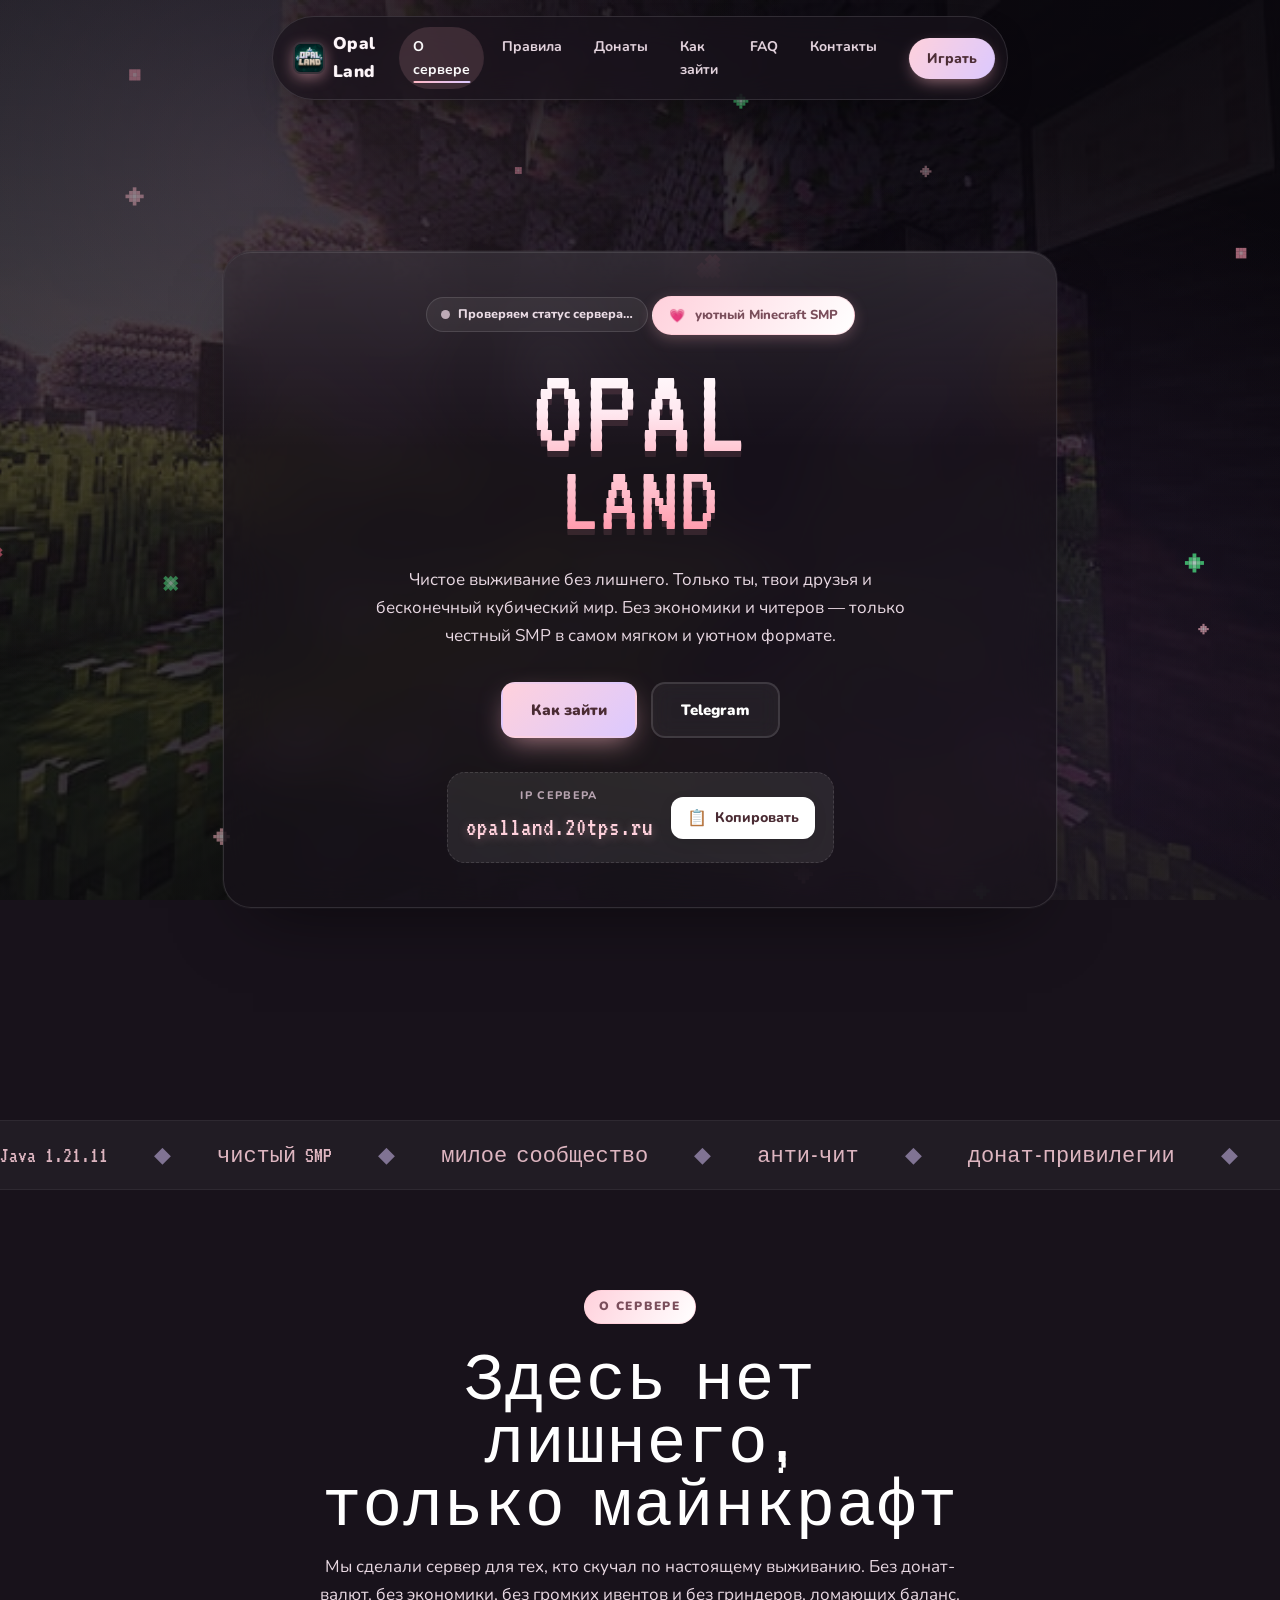
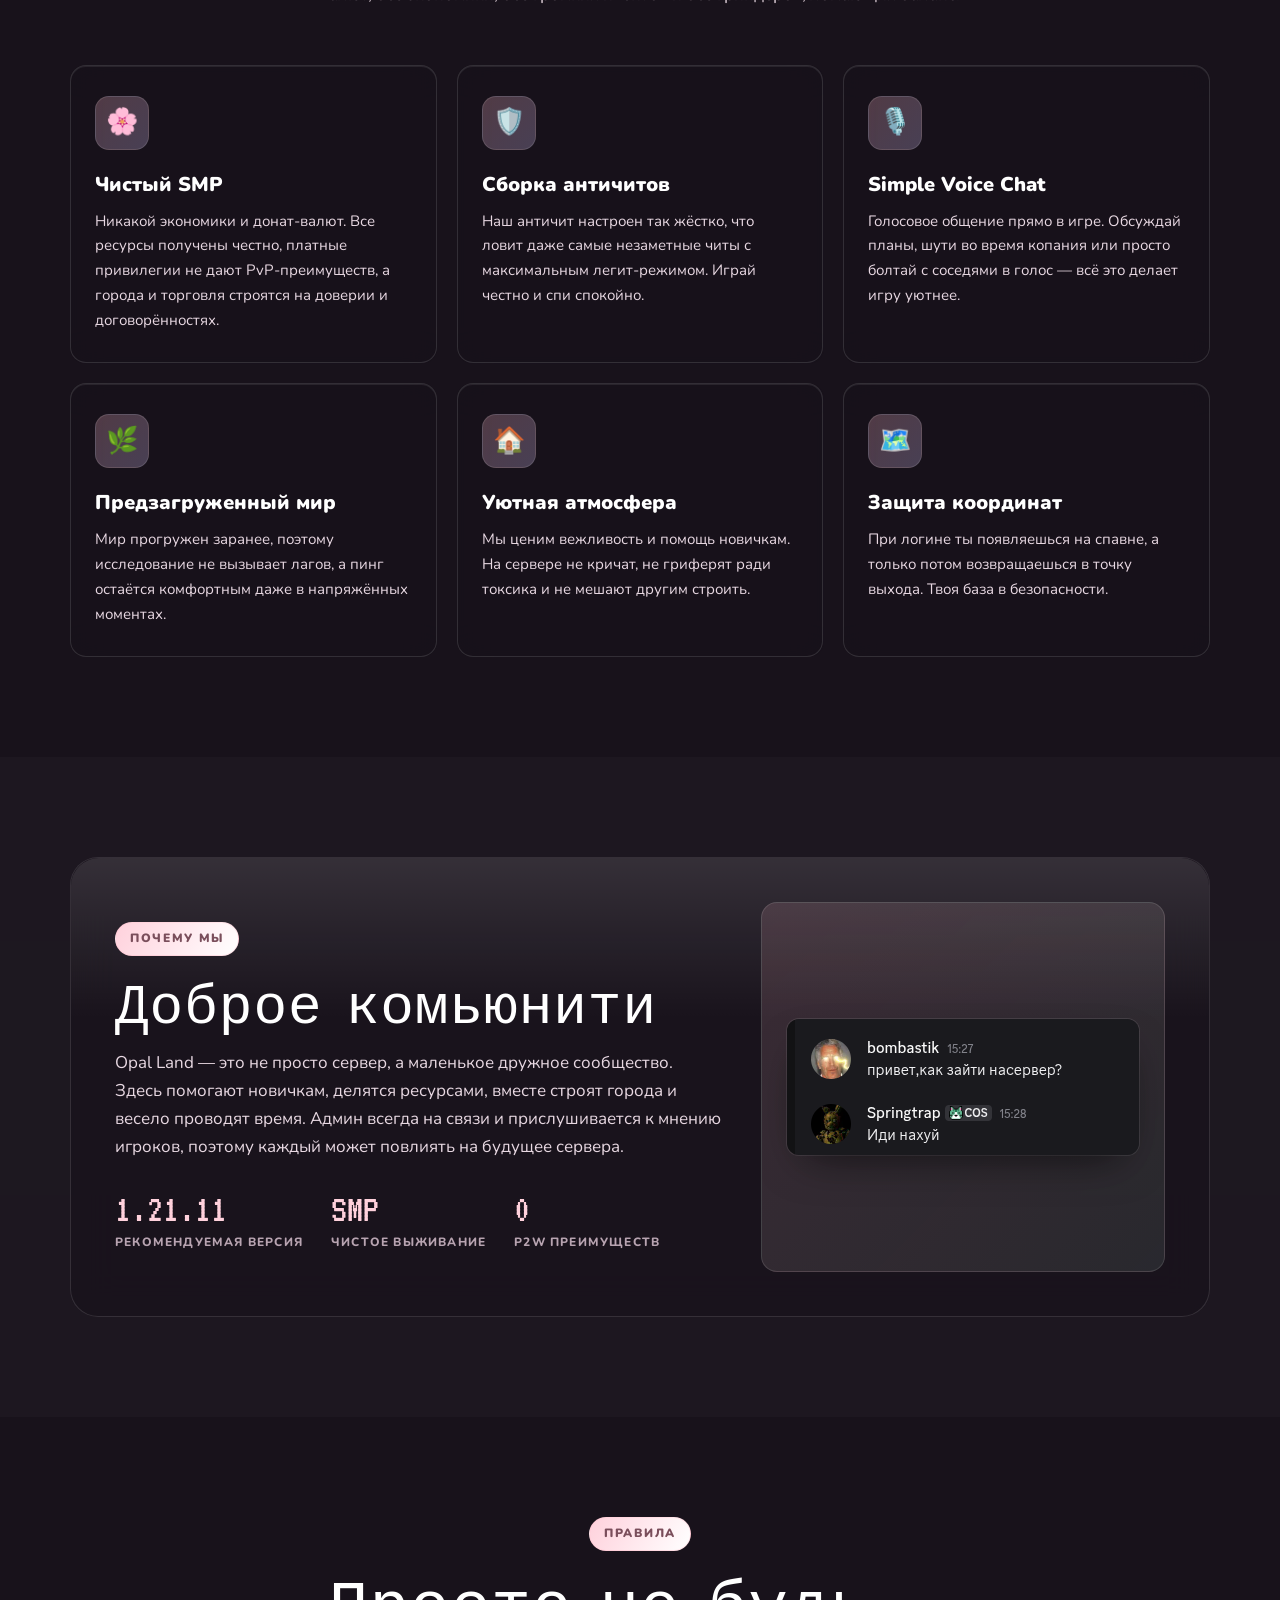
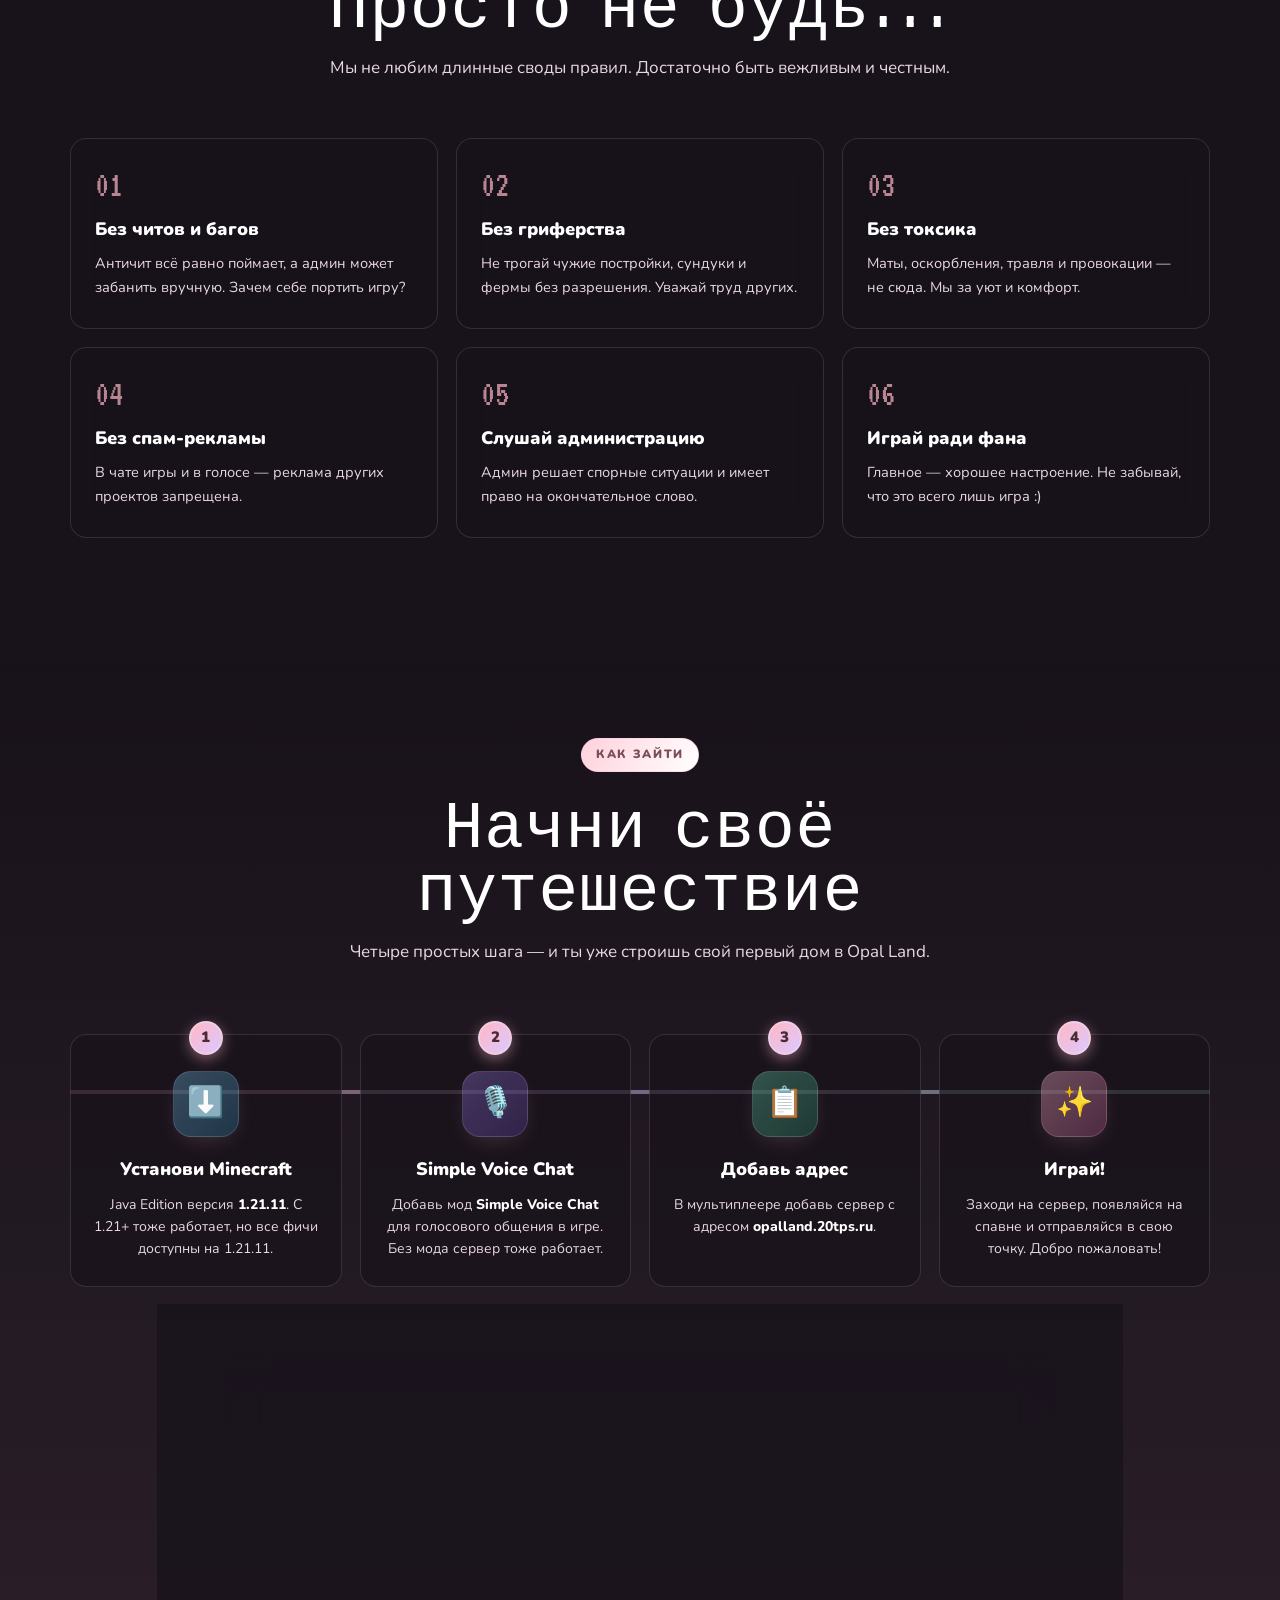
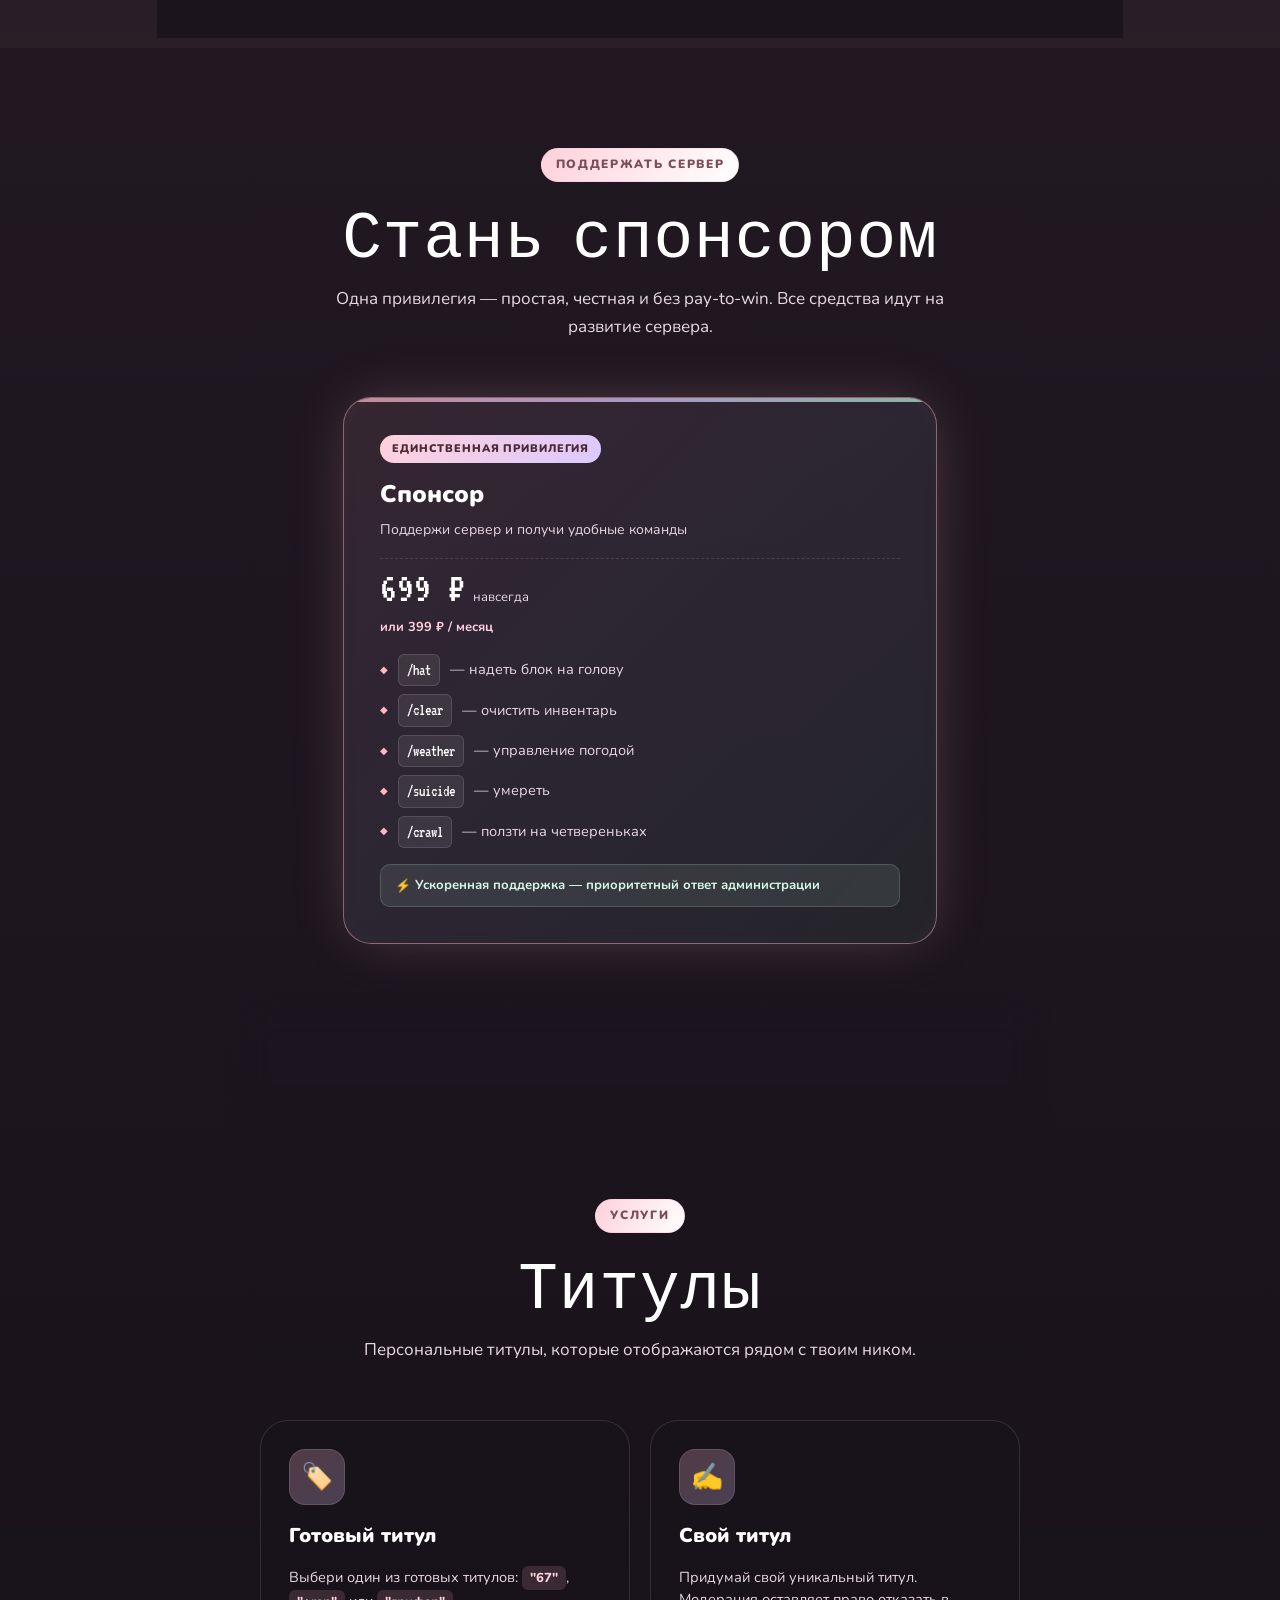
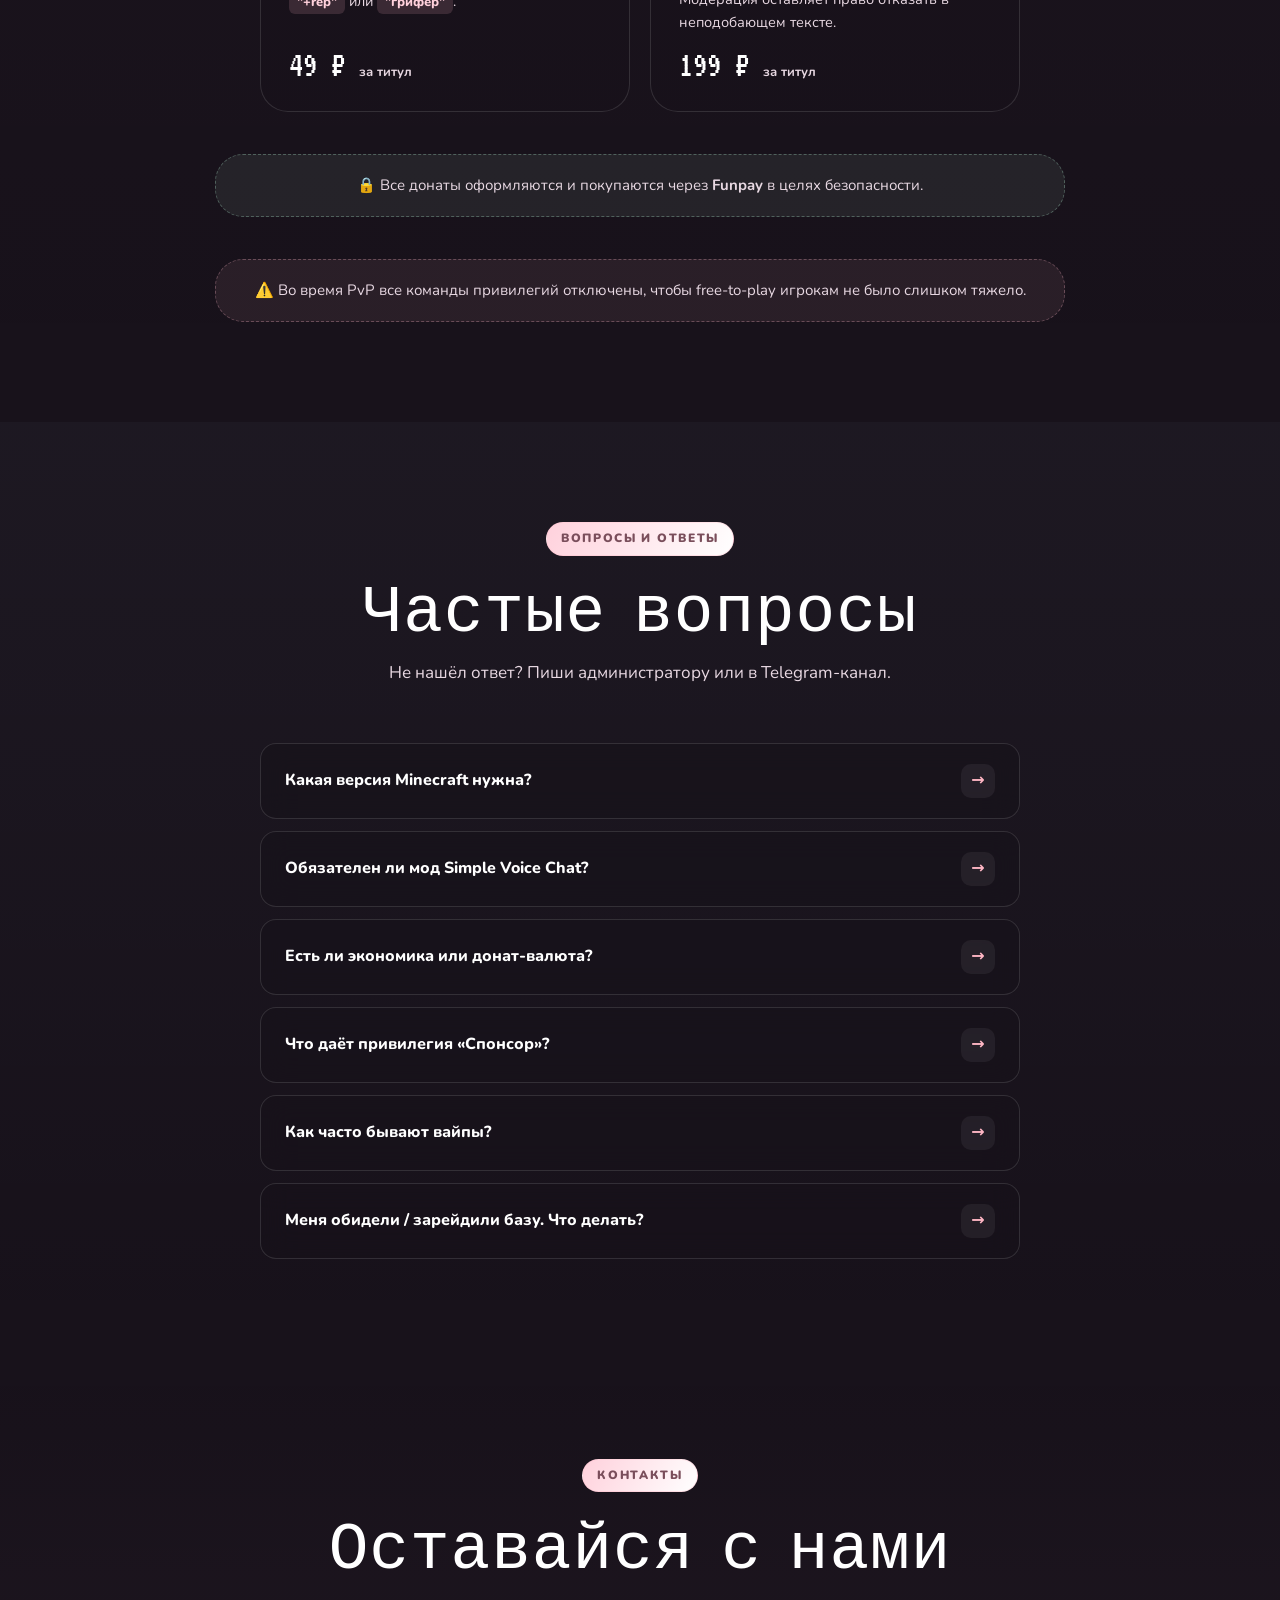
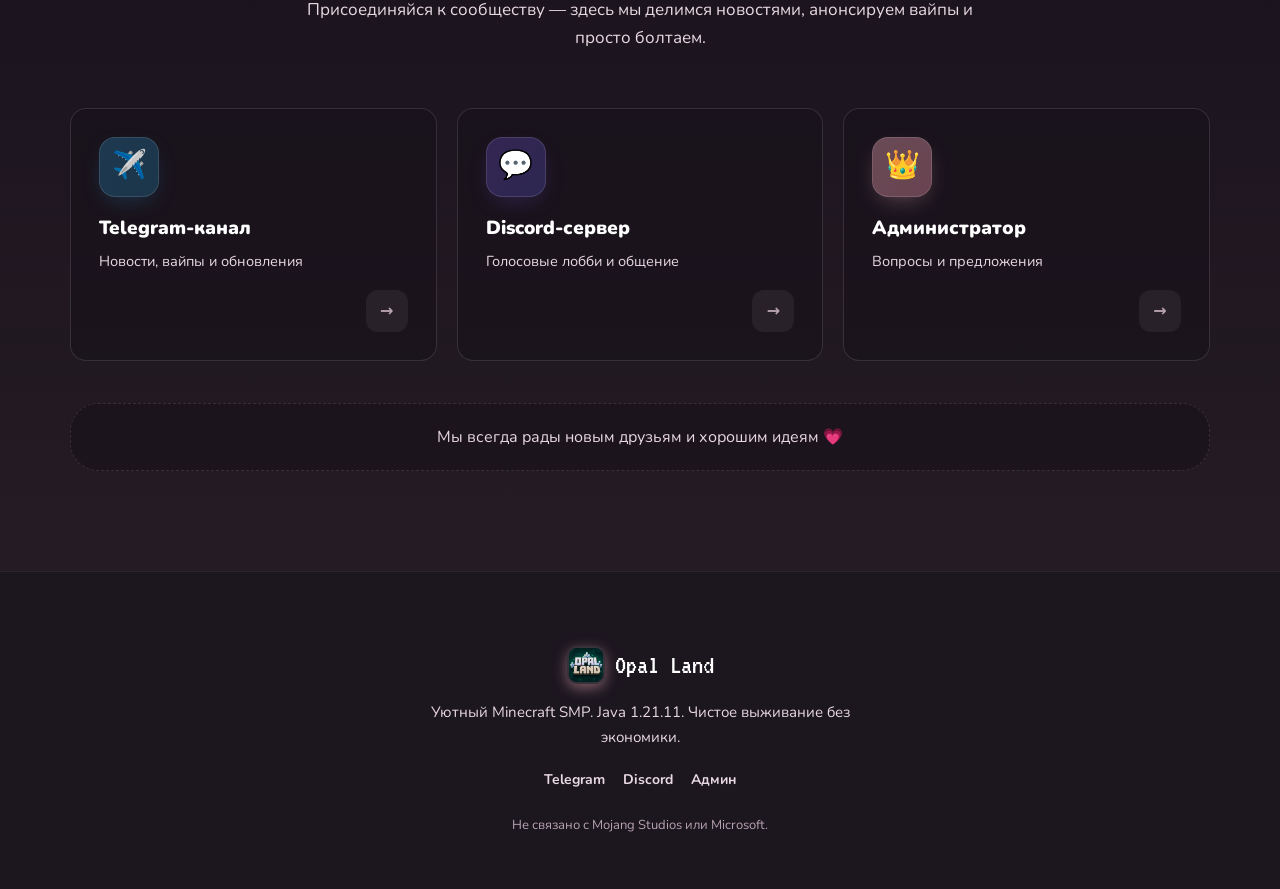
==== commit 36f524c5: "Stability & a11y polish: no-JS fallback, rAF scroll throttle, deep links, focus styles - Add <noscri" ====
--- a/index.html
+++ b/index.html
@@ -26,6 +26,7 @@
 
   <!-- Icons -->
   <link rel="icon" href="assets/avatar.jpg?v=3" type="image/jpeg" />
+  <link rel="apple-touch-icon" href="assets/avatar.jpg?v=3" />
 
   <link rel="preconnect" href="https://fonts.googleapis.com" />
   <link rel="preconnect" href="https://fonts.gstatic.com" crossorigin />
@@ -34,10 +35,17 @@
 
   <!-- Critical asset preloads -->
   <link rel="preload" as="image" href="assets/bg.jpg" fetchpriority="high" />
-  <link rel="preload" as="image" href="assets/avatar.jpg?v=3" />
 
   <link rel="stylesheet" href="css/style.css" />
   <link rel="stylesheet" href="css/animations.css" />
+
+  <!-- No-JS fallback: reveal animations depend on JS, show everything without it -->
+  <noscript>
+    <style>
+      .reveal{opacity:1}
+      #serverStatus{display:none}
+    </style>
+  </noscript>
 
   <!-- Structured data -->
   <script type="application/ld+json">
--- a/css/style.css
+++ b/css/style.css
@@ -21,6 +21,7 @@
   --pink-dark:#ff9eb5;
   --rose:#ff8fa3;
   --mint:#b7f0d4;
+  --mint-light:#d6f7e6;
   --mint-dark:#8ee2bb;
   --lavender:#dcc9ff;
   --sky:#c2e9ff;
@@ -57,6 +58,15 @@
 
 a{color:inherit;text-decoration:none}
 ::selection{background:rgba(255,183,197,.35);color:#fff}
+
+/* Visible keyboard focus — accessibility */
+:focus{outline:none}
+:focus-visible{
+  outline:3px solid rgba(255,183,197,.85);
+  outline-offset:3px;
+  border-radius:8px;
+}
+.faq-item summary:focus-visible{border-radius:12px}
 
 /* Keep anchored sections clear of the fixed nav */
 section[id],header[id],footer[id]{scroll-margin-top:96px}
@@ -631,7 +641,6 @@
   transition:transform .6s var(--ease-slow);
 }
 .big-card:hover .big-card-art img{transform:scale(1.03) rotate(-.6deg)}
-.art-block, .art-sheep, .art-flower{display:none}
 
 /* fallback if image fails to load */
 .big-card-art:empty::before{
@@ -1102,7 +1111,7 @@
   border-radius:10px;
   background:rgba(183,240,212,.10);
   border:1px solid rgba(183,240,212,.18);
-  color:var(--mint-light, #b7f0d4);
+  color:var(--mint-light);
   font-size:13px;
   font-weight:700;
 }
@@ -1423,7 +1432,6 @@
    ============================================================ */
 .reveal{
   opacity:0;
-  will-change:opacity, transform;
 }
 .reveal.in{
   animation:revealUp .8s var(--ease-slow) both;
@@ -1491,5 +1499,7 @@
   .reveal{opacity:1}
   .reveal.in{animation:none}
   .scroll-progress{transition:none}
+  .status-dot-online,
+  .heart-pulse{animation:none}
   html{scroll-behavior:auto}
 }
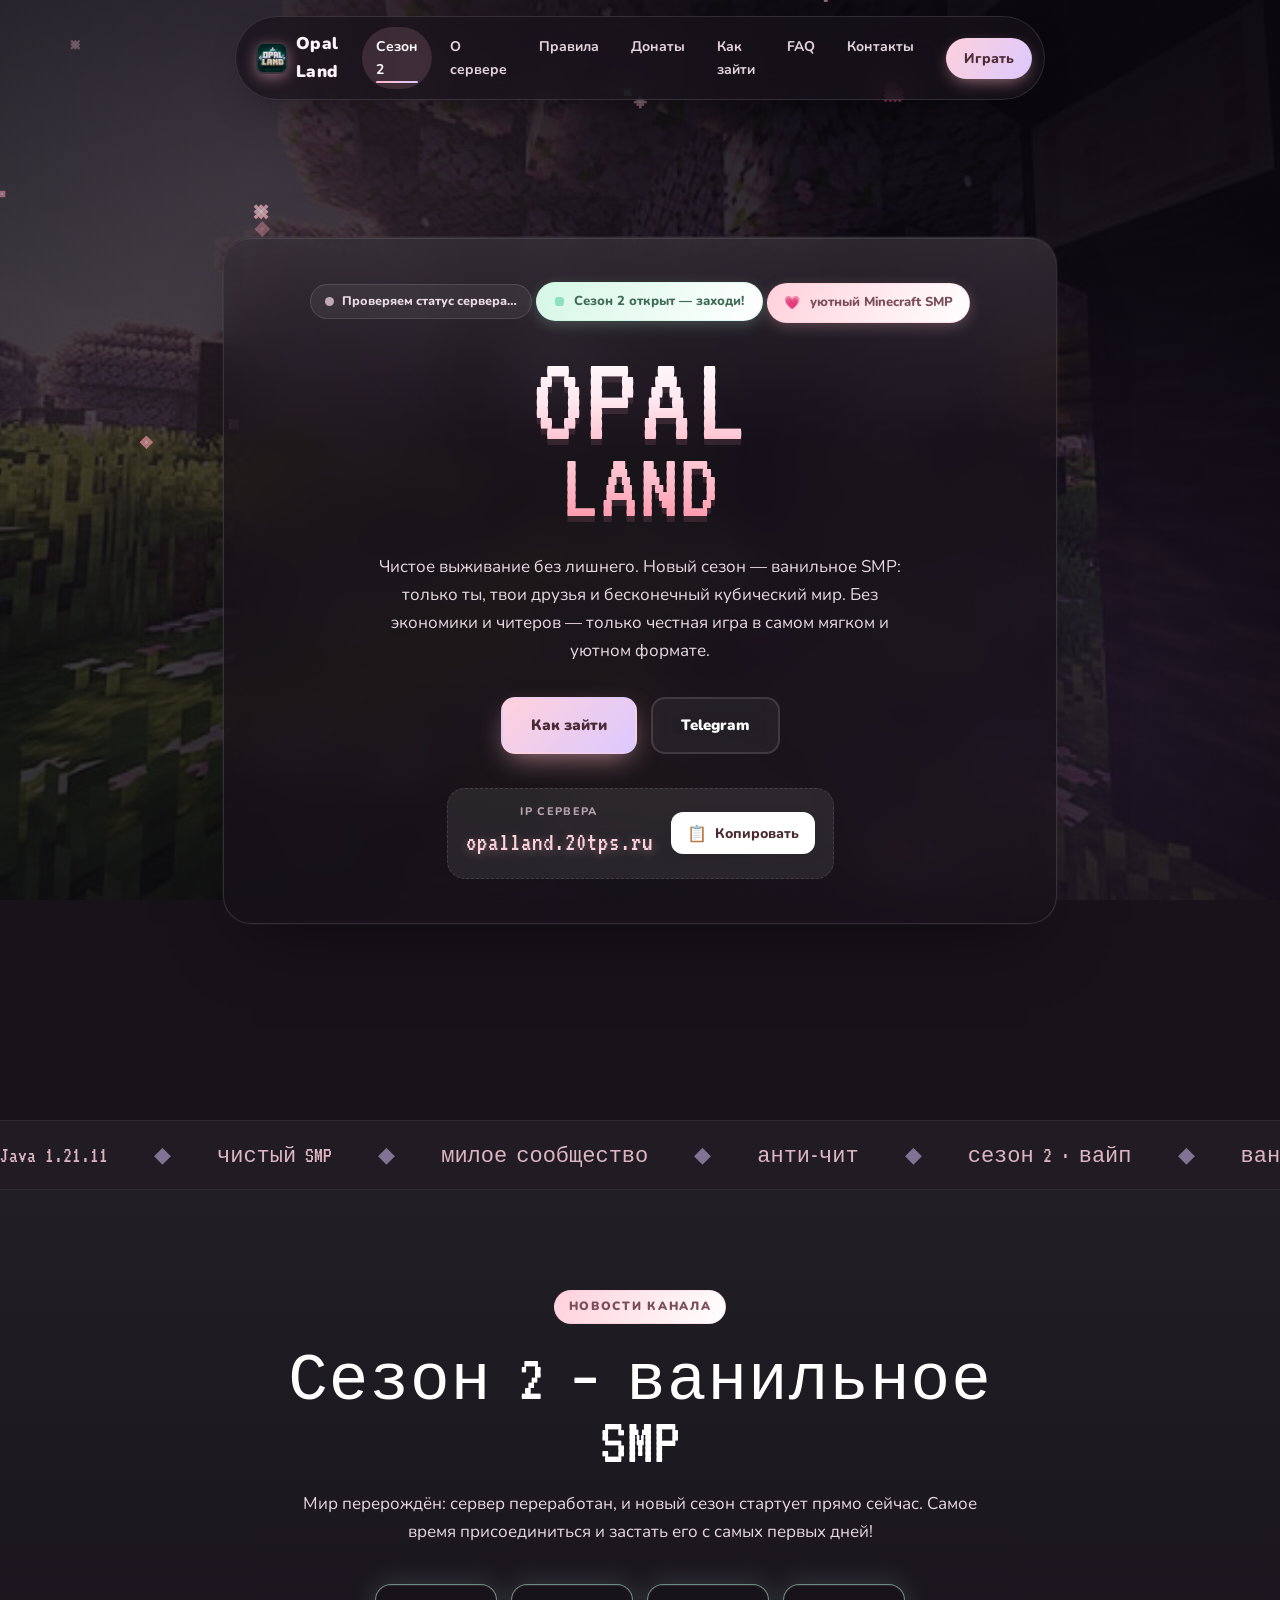
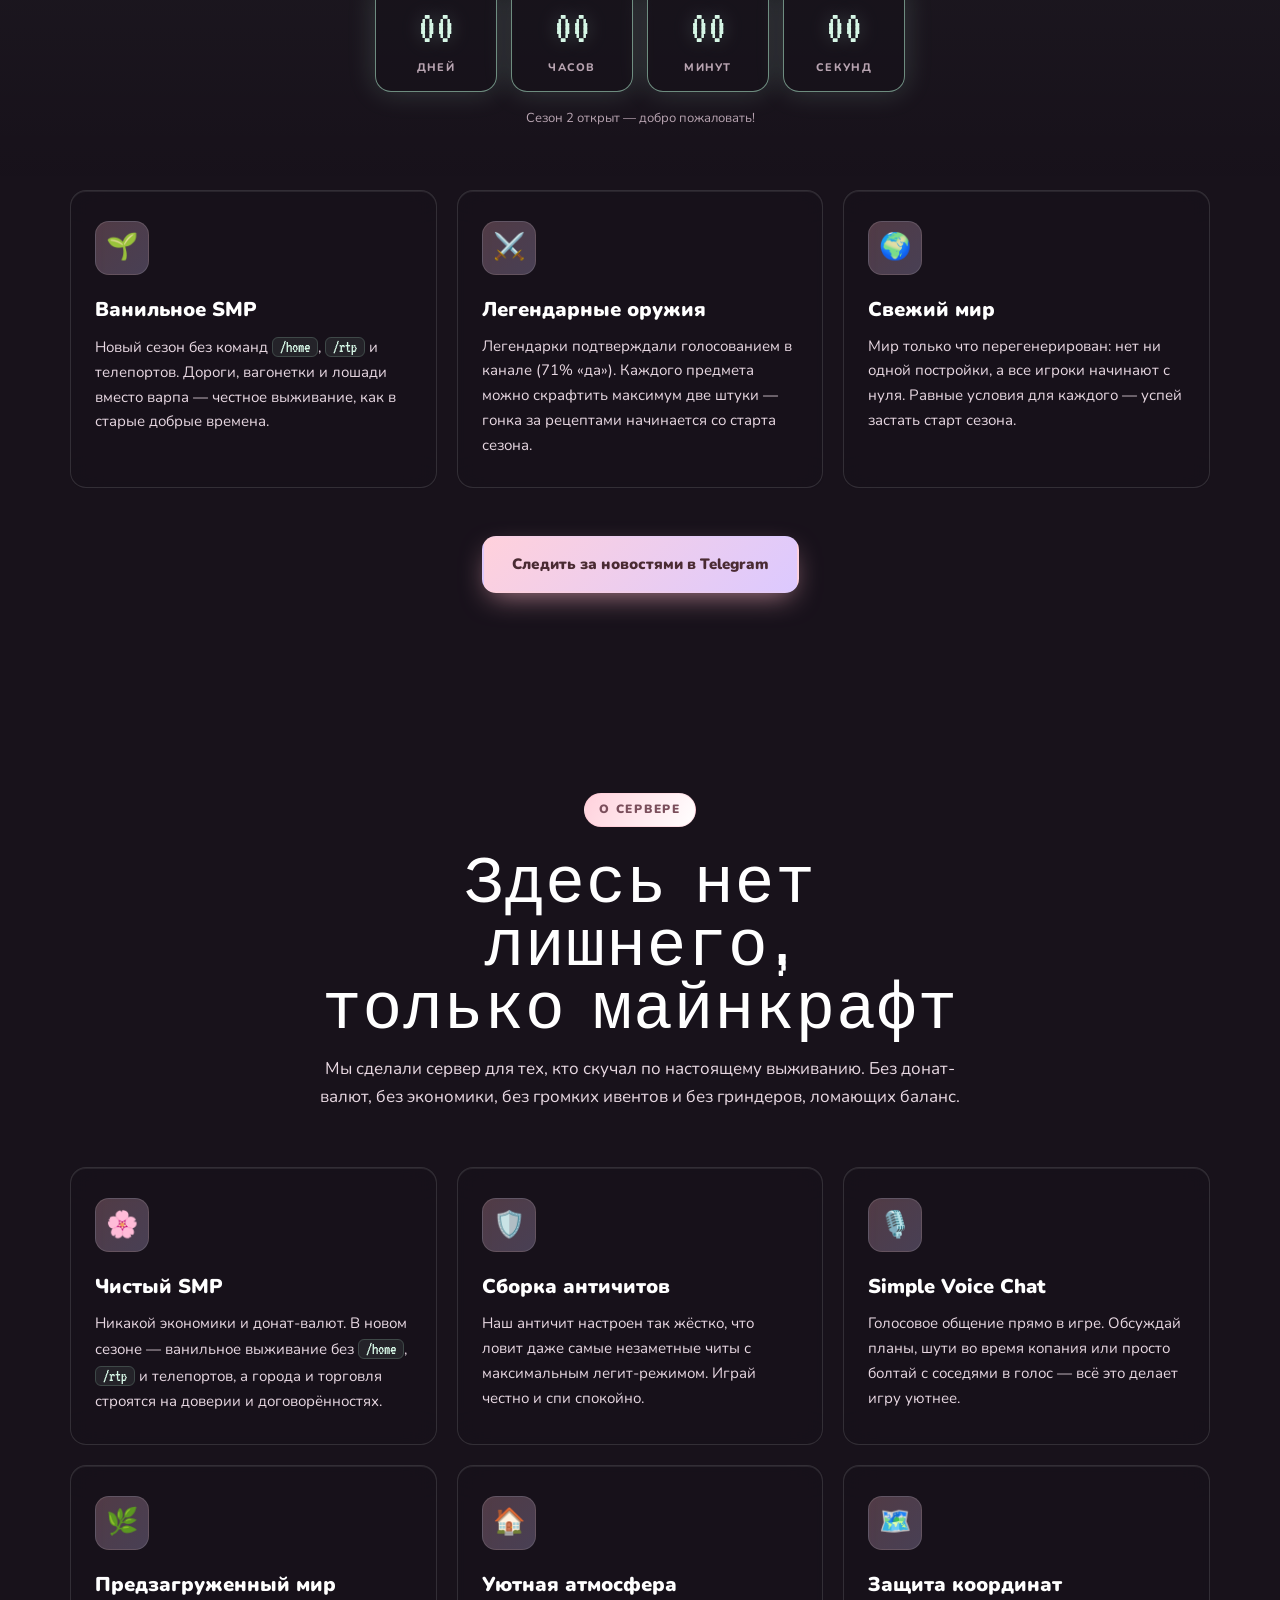
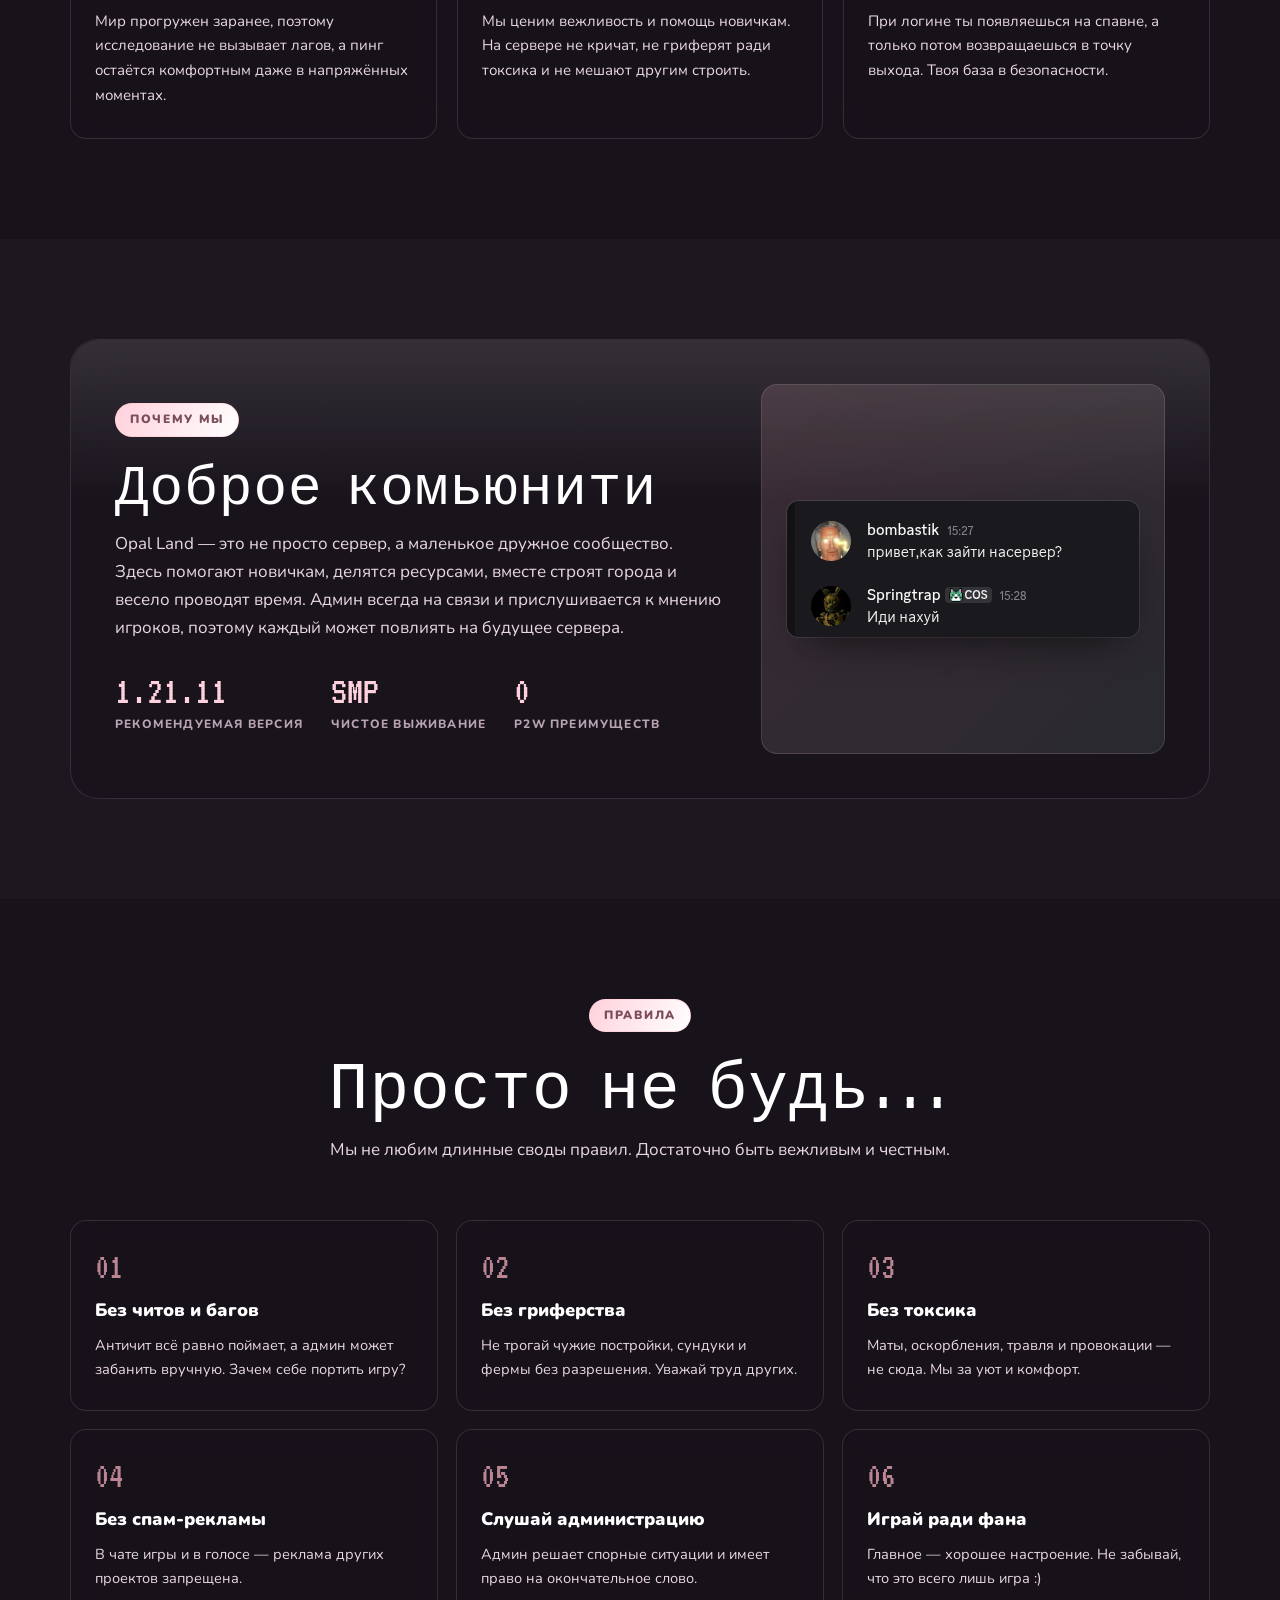
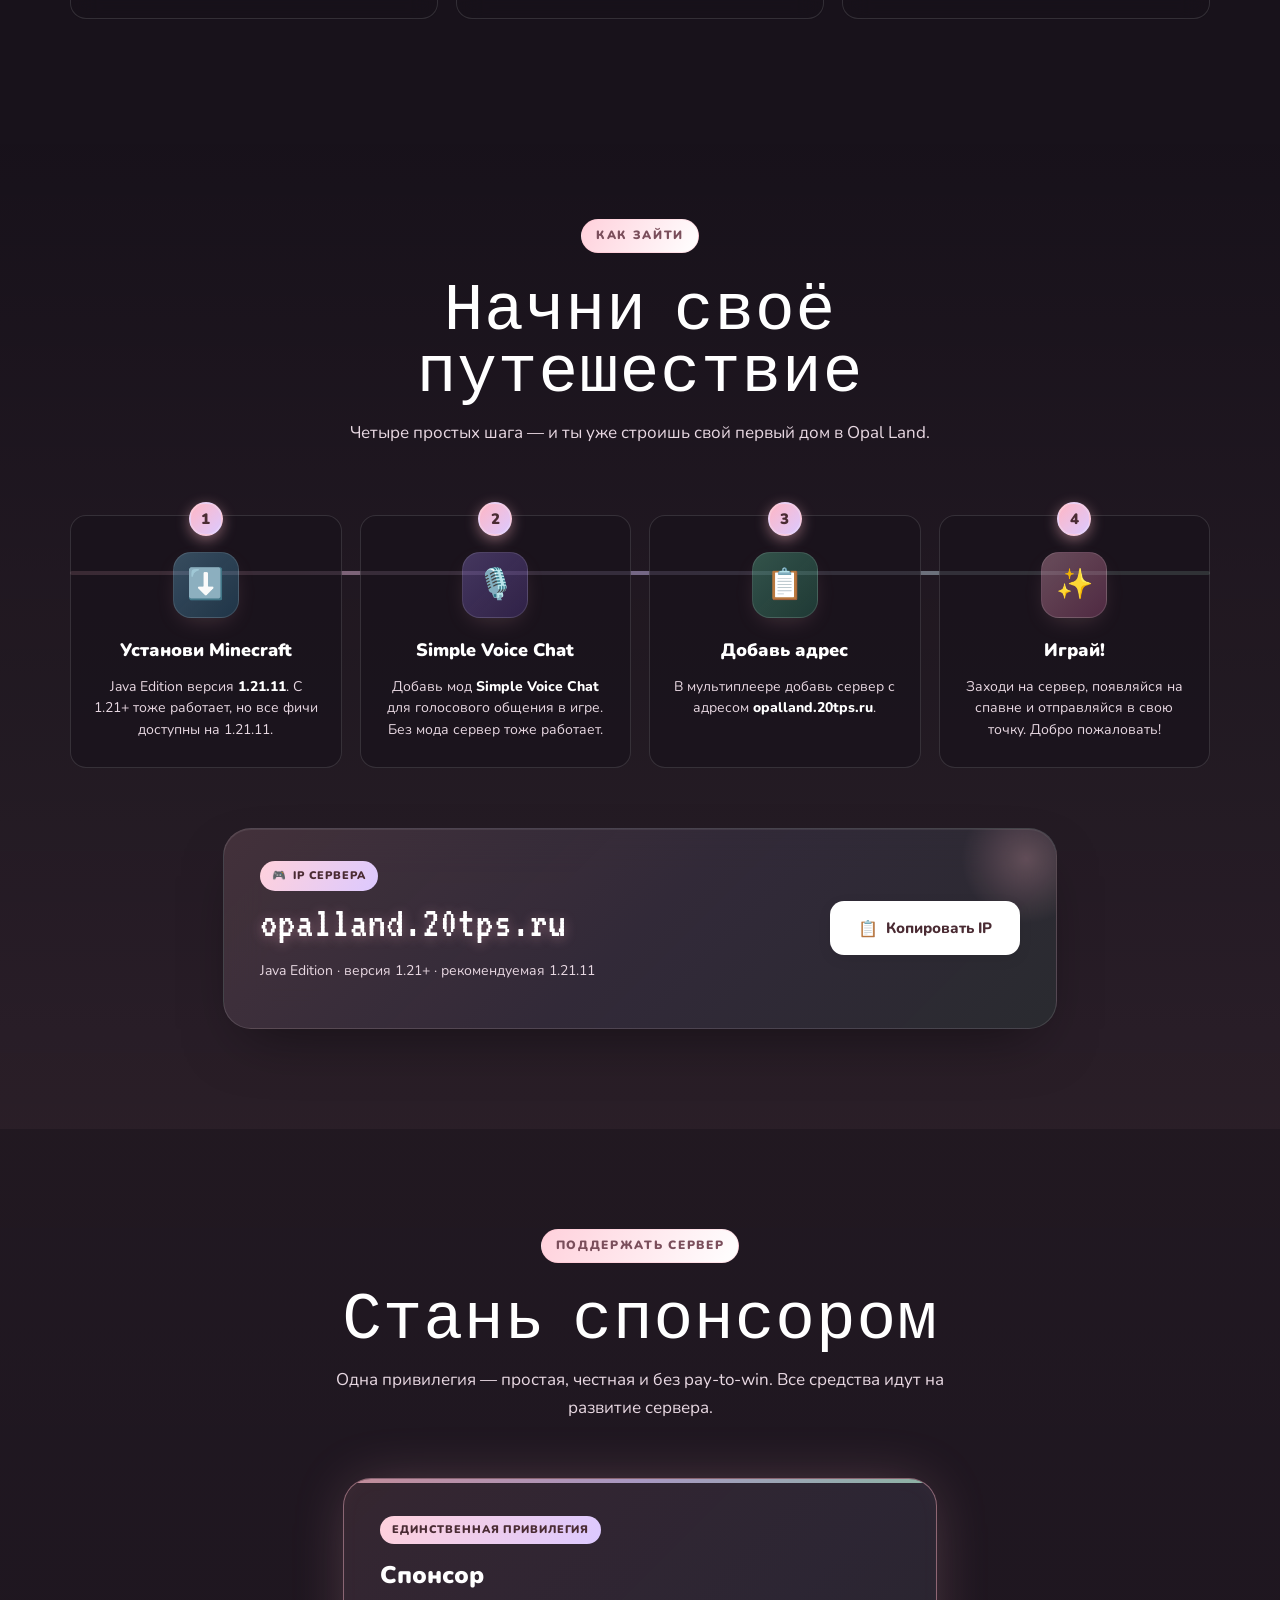
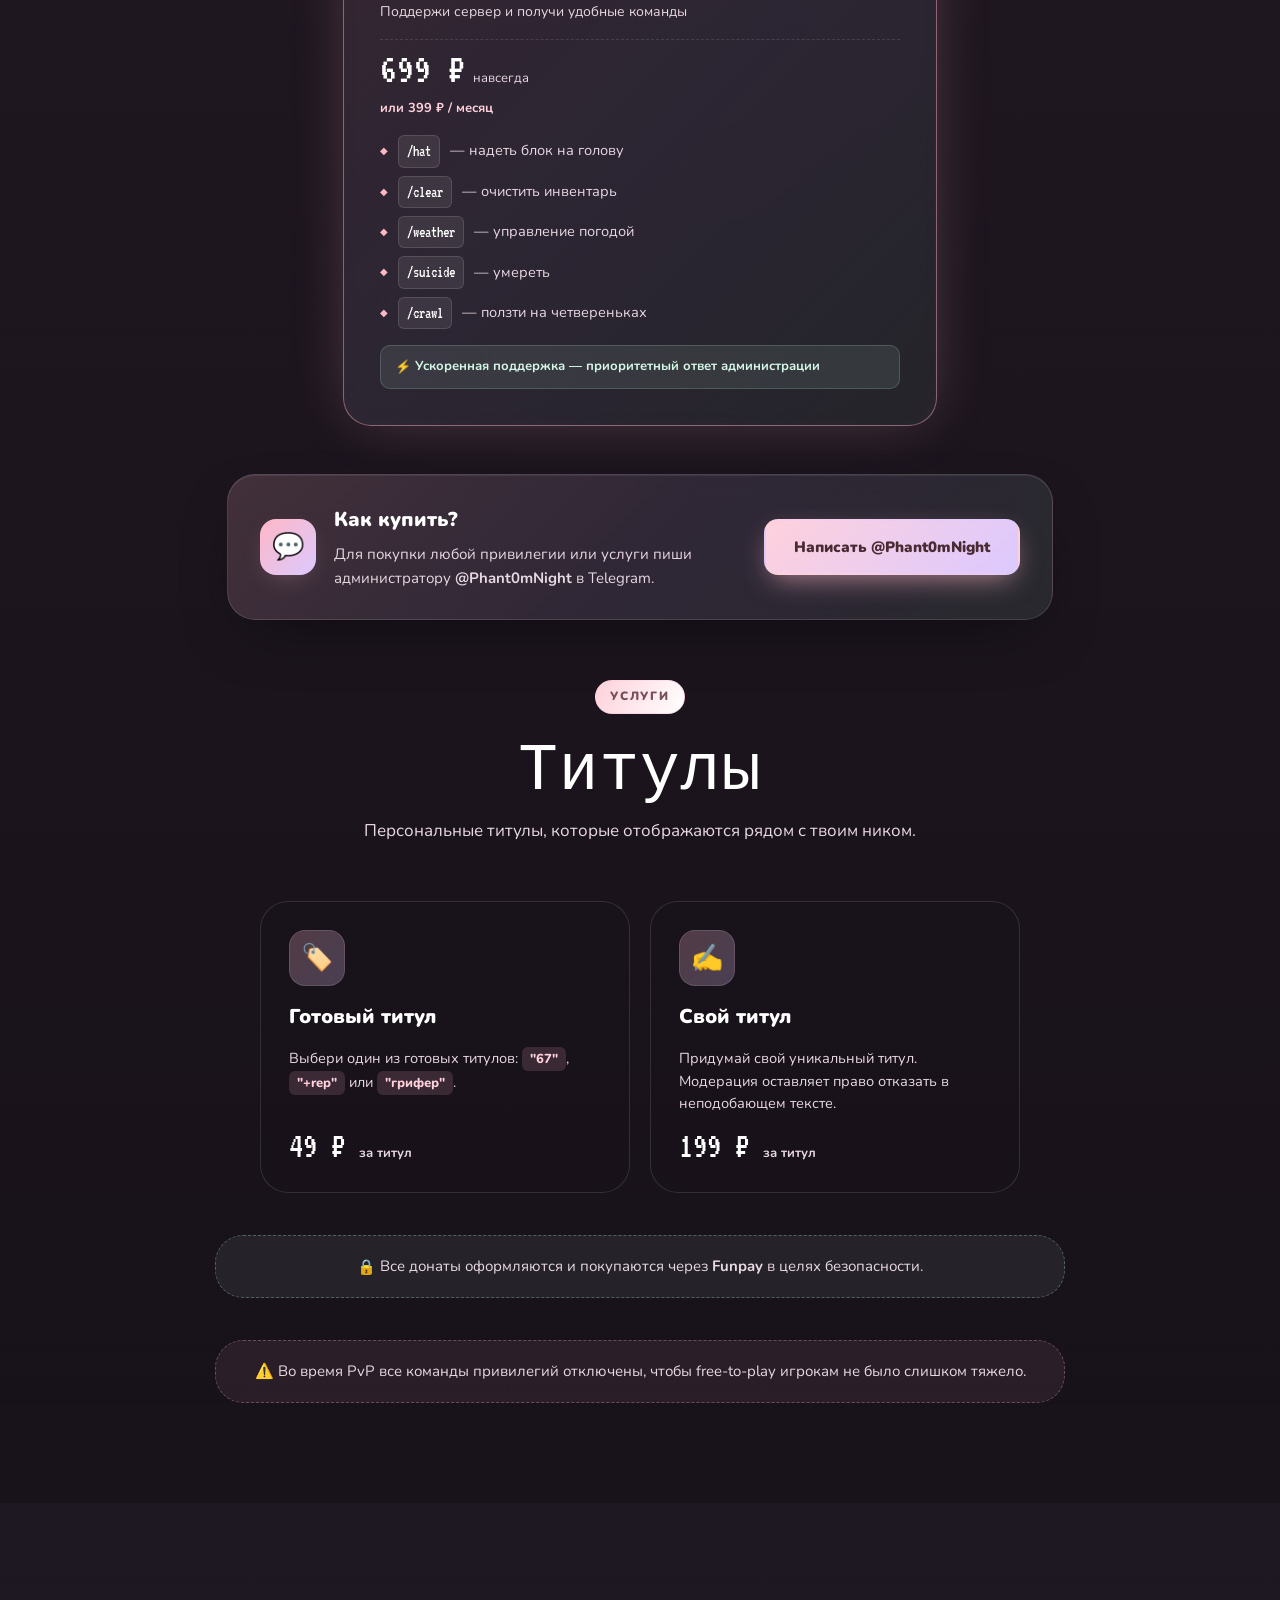
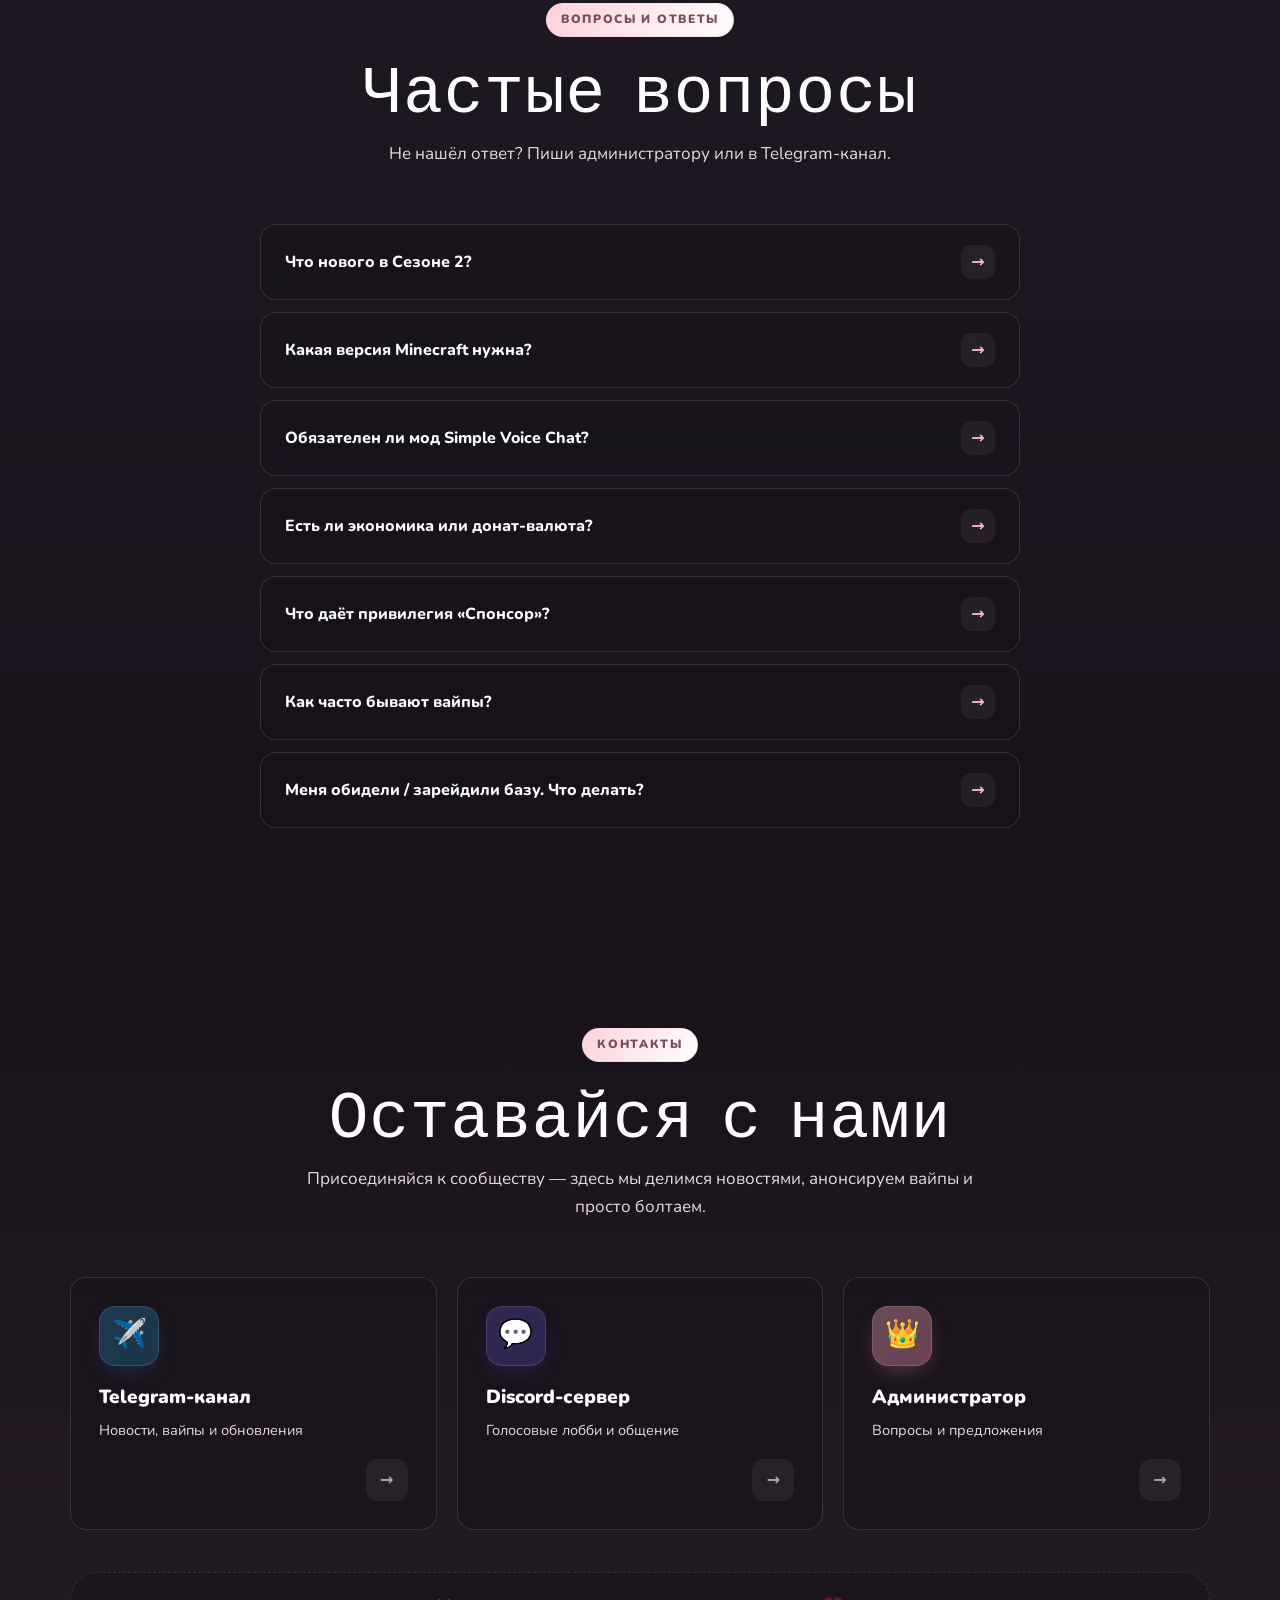
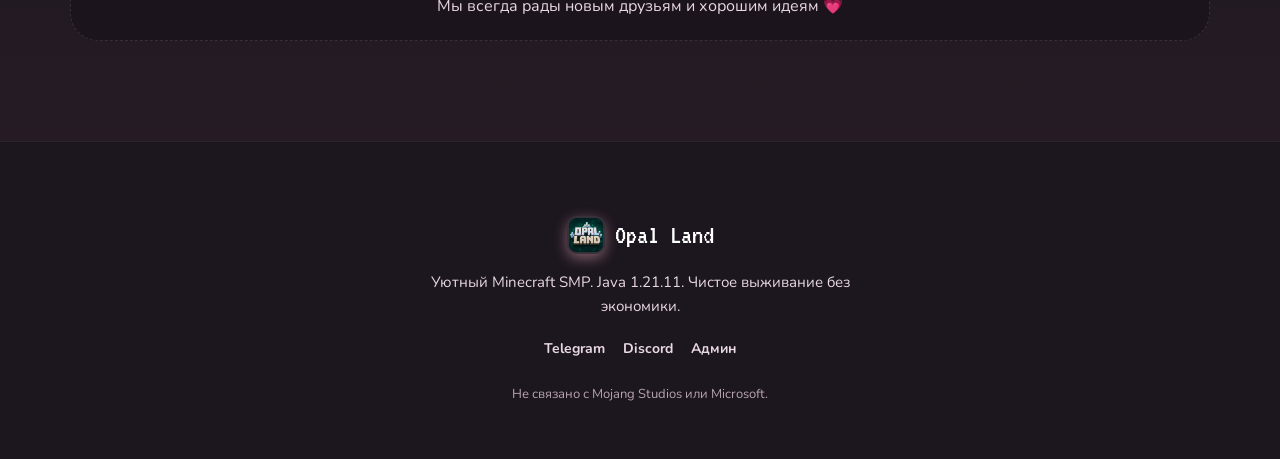
==== commit 8fca9880: "Season 2 launch: TG news section, live countdown, vanilla SMP info - New #season section from Telegr" ====
--- a/index.html
+++ b/index.html
@@ -5,7 +5,7 @@
   <meta name="viewport" content="width=device-width, initial-scale=1.0" />
   <meta name="theme-color" content="#1a1218" />
   <title>Opal Land — уютный Minecraft SMP</title>
-  <meta name="description" content="Opal Land — чистый SMP сервер Minecraft. Java 1.21.11, милое сообщество, надёжный античит и уютная атмосфера. IP: opalland.20tps.ru" />
+  <meta name="description" content="Opal Land — уютный Minecraft SMP. Сезон 2 уже идёт: ванильное SMP без /home и /rtp, легендарные оружия, милое сообщество. IP: opalland.20tps.ru" />
 
   <!-- SEO -->
   <link rel="canonical" href="https://blinoed-uwu.github.io/opalland-ru/" />
@@ -44,6 +44,7 @@
     <style>
       .reveal{opacity:1}
       #serverStatus{display:none}
+      #countdown{display:none}
     </style>
   </noscript>
 
@@ -84,6 +85,7 @@
       <span></span><span></span><span></span>
     </button>
     <ul class="nav-links" id="navMenu">
+      <li><a href="#season">Сезон 2</a></li>
       <li><a href="#about">О сервере</a></li>
       <li><a href="#rules">Правила</a></li>
       <li><a href="#donate">Донаты</a></li>
@@ -101,6 +103,10 @@
         <span class="status-dot status-dot-loading"></span>
         <span class="status-text">Проверяем статус сервера…</span>
       </div>
+      <a href="#season" class="season-badge reveal">
+        <span class="season-dot" aria-hidden="true"></span>
+        <span class="season-badge-text">Сезон 2 · новый вайп</span>
+      </a>
       <div class="hero-pretitle">
         <span class="heart-pulse"><span class="emoji" aria-hidden="true">💗</span></span>
         уютный Minecraft SMP
@@ -110,8 +116,9 @@
         <span class="title-line title-line-2">Land</span>
       </h1>
       <p class="hero-desc">
-        Чистое выживание без лишнего. Только ты, твои друзья и бесконечный кубический мир.
-        Без экономики и читеров — только честный SMP в самом мягком и уютном формате.
+        Чистое выживание без лишнего. Новый сезон — ванильное SMP: только ты, твои друзья
+        и бесконечный кубический мир. Без экономики и читеров — только честная игра
+        в самом мягком и уютном формате.
       </p>
       <div class="hero-actions">
         <a href="#join" class="btn btn-primary">Как зайти</a>
@@ -137,20 +144,85 @@
       <span>чистый SMP</span>
       <span>милое сообщество</span>
       <span>анти-чит</span>
-      <span>донат-привилегии</span>
-      <span>без экономики</span>
+      <span>сезон 2 · вайп</span>
+      <span>ванильное SMP</span>
       <span>голосовой чат</span>
-      <span>уютные вайпы</span>
+      <span>легендарные оружия</span>
       <span>Java 1.21.11</span>
       <span>чистый SMP</span>
       <span>милое сообщество</span>
       <span>анти-чит</span>
-      <span>донат-привилегии</span>
-      <span>без экономики</span>
+      <span>сезон 2 · вайп</span>
+      <span>ванильное SMP</span>
       <span>голосовой чат</span>
-      <span>уютные вайпы</span>
+      <span>легендарные оружия</span>
     </div>
   </div>
+
+  <!-- Сезон 2: анонс нового вайпа -->
+  <section class="section section-season" id="season">
+    <div class="container">
+      <div class="season-hero reveal">
+        <span class="section-tag">новости канала</span>
+        <h2 class="section-title">Сезон 2 — ванильное SMP</h2>
+        <p class="section-subtitle">
+          Мир перерождён: сервер переработан, и новый сезон стартует прямо сейчас.
+          Самое время присоединиться и застать его с самых первых дней!
+        </p>
+        <div class="countdown" id="countdown" role="timer" aria-label="До открытия сезона">
+          <div class="countdown-tile">
+            <span class="countdown-value" id="cdDays">–</span>
+            <span class="countdown-label">дней</span>
+          </div>
+          <div class="countdown-tile">
+            <span class="countdown-value" id="cdHours">–</span>
+            <span class="countdown-label">часов</span>
+          </div>
+          <div class="countdown-tile">
+            <span class="countdown-value" id="cdMinutes">–</span>
+            <span class="countdown-label">минут</span>
+          </div>
+          <div class="countdown-tile">
+            <span class="countdown-value" id="cdSeconds">–</span>
+            <span class="countdown-label">секунд</span>
+          </div>
+        </div>
+        <p class="countdown-note" id="countdownNote">подробности старта — в Telegram-канале</p>
+
+      </div>
+
+      <div class="season-grid">
+        <div class="season-card reveal">
+          <div class="feature-icon" aria-hidden="true"><span class="emoji" aria-hidden="true">🌱</span></div>
+          <h3 class="feature-title">Ванильное SMP</h3>
+          <p class="feature-text">
+            Новый сезон без команд <code>/home</code>, <code>/rtp</code> и телепортов.
+            Дороги, вагонетки и лошади вместо варпа — честное выживание, как в старые добрые времена.
+          </p>
+        </div>
+        <div class="season-card reveal">
+          <div class="feature-icon" aria-hidden="true"><span class="emoji" aria-hidden="true">⚔️</span></div>
+          <h3 class="feature-title">Легендарные оружия</h3>
+          <p class="feature-text">
+            Легендарки подтверждали голосованием в канале (71% «да»). Каждого предмета
+            можно скрафтить максимум две штуки — гонка за рецептами начинается со старта сезона.
+          </p>
+        </div>
+        <div class="season-card reveal">
+          <div class="feature-icon" aria-hidden="true"><span class="emoji" aria-hidden="true">🌍</span></div>
+          <h3 class="feature-title">Свежий мир</h3>
+          <p class="feature-text">
+            Мир только что перегенерирован: нет ни одной постройки, а все игроки
+            начинают с нуля. Равные условия для каждого — успей застать старт сезона.
+          </p>
+        </div>
+      </div>
+
+      <div class="season-cta reveal">
+        <a href="https://t.me/opal_land" target="_blank" class="btn btn-primary" rel="noopener">Следить за новостями в Telegram</a>
+      </div>
+    </div>
+  </section>
 
   <!-- О сервере -->
   <section class="section" id="about">
@@ -169,8 +241,8 @@
           <div class="feature-icon" aria-hidden="true"><span class="emoji" aria-hidden="true">🌸</span></div>
           <h3 class="feature-title">Чистый SMP</h3>
           <p class="feature-text">
-            Никакой экономики и донат-валют. Все ресурсы получены честно,
-            платные привилегии не дают PvP-преимуществ, а города и торговля
+            Никакой экономики и донат-валют. В новом сезоне — ванильное выживание
+            без <code>/home</code>, <code>/rtp</code> и телепортов, а города и торговля
             строятся на доверии и договорённостях.
           </p>
         </div>
@@ -445,6 +517,17 @@
       <div class="faq-list">
         <details class="faq-item reveal">
           <summary>
+            <span>Что нового в Сезоне 2?</span>
+            <span class="faq-arrow" aria-hidden="true">→</span>
+          </summary>
+          <div class="faq-body">
+            <p>Новый сезон уже идёт: ванильное SMP без <code>/home</code>, <code>/rtp</code>
+            и телепортов, обновлённые легендарные оружия (максимум 2 крафта каждого) и полностью свежий мир.
+            Что меняется дальше — всегда анонсируем в <a href="https://t.me/opal_land" target="_blank" rel="noopener">Telegram-канале</a>.</p>
+          </div>
+        </details>
+        <details class="faq-item reveal">
+          <summary>
             <span>Какая версия Minecraft нужна?</span>
             <span class="faq-arrow" aria-hidden="true">→</span>
           </summary>
@@ -490,7 +573,7 @@
           </summary>
           <div class="faq-body">
             <p>Вайпы редкие и уютные — только когда мир действительно исчерпал себя.
-            Даты всегда анонсируются заранее в Telegram-канале.</p>
+            Сезон 2 только что стартовал со свежим миром. Даты всегда анонсируются заранее в Telegram-канале.</p>
           </div>
         </details>
         <details class="faq-item reveal">
--- a/css/style.css
+++ b/css/style.css
@@ -473,6 +473,153 @@
   opacity:.6;
 }
 @keyframes marquee{to{transform:translateX(-50%)}}
+
+/* ============================================================
+   SEASON 2 — announcement, countdown
+   ============================================================ */
+.season-badge{
+  display:inline-flex;
+  align-items:center;
+  gap:10px;
+  padding:8px 18px;
+  border-radius:999px;
+  font-size:13px;
+  font-weight:800;
+  color:#3f6b55;
+  background:linear-gradient(120deg,var(--mint-light),#fff);
+  border:1px solid rgba(183,240,212,.4);
+  margin-bottom:14px;
+  box-shadow:0 4px 14px rgba(183,240,212,.22);
+  text-decoration:none;
+  transition:transform .25s var(--ease), box-shadow .25s var(--ease);
+}
+.season-badge:hover{
+  transform:translateY(-2px);
+  box-shadow:0 8px 22px rgba(183,240,212,.32);
+}
+.season-dot{
+  width:9px;
+  height:9px;
+  border-radius:3px;
+  background:var(--mint-dark);
+  box-shadow:0 0 0 0 rgba(142,226,187,.6);
+  animation:seasonPulse 2s var(--ease) infinite;
+}
+@keyframes seasonPulse{
+  0%{box-shadow:0 0 0 0 rgba(142,226,187,.55)}
+  70%{box-shadow:0 0 0 9px rgba(142,226,187,0)}
+  100%{box-shadow:0 0 0 0 rgba(142,226,187,0)}
+}
+
+.section-season{
+  background:linear-gradient(180deg,rgba(183,240,212,.06) 0%,transparent 55%);
+}
+.season-hero{
+  text-align:center;
+  max-width:720px;
+  margin:0 auto;
+}
+.countdown{
+  display:flex;
+  flex-wrap:wrap;
+  justify-content:center;
+  gap:14px;
+  margin-top:38px;
+}
+.countdown-tile{
+  min-width:96px;
+  padding:20px 12px 14px;
+  border-radius:var(--radius-sm);
+  background:rgba(24,18,27,.62);
+  border:1px solid rgba(183,240,212,.24);
+  backdrop-filter:blur(18px) saturate(120%);
+  -webkit-backdrop-filter:blur(18px) saturate(120%);
+  box-shadow:
+    0 1px 0 rgba(255,255,255,.08) inset,
+    0 12px 34px -18px rgba(0,0,0,.5);
+  transition:border-color .4s var(--ease), box-shadow .4s var(--ease);
+}
+.countdown-value{
+  display:block;
+  font-family:'VT323',monospace;
+  font-size:46px;
+  line-height:1;
+  color:var(--mint-light);
+  text-shadow:0 0 20px rgba(183,240,212,.3);
+  font-variant-numeric:tabular-nums;
+}
+.countdown-label{
+  display:block;
+  margin-top:8px;
+  font-size:11px;
+  font-weight:800;
+  letter-spacing:.12em;
+  text-transform:uppercase;
+  color:var(--ink-dim);
+}
+.countdown.is-open .countdown-tile{
+  border-color:rgba(183,240,212,.55);
+  box-shadow:
+    0 1px 0 rgba(255,255,255,.08) inset,
+    0 0 28px rgba(183,240,212,.18);
+}
+.countdown-note{
+  margin-top:16px;
+  font-size:13px;
+  color:var(--ink-dim);
+}
+
+.season-grid{
+  display:grid;
+  grid-template-columns:repeat(3,1fr);
+  gap:20px;
+  margin-top:60px;
+}
+.season-card{
+  padding:30px 24px;
+  border-radius:var(--radius-sm);
+  background:rgba(24,18,27,.62);
+  border:1px solid var(--stroke);
+  backdrop-filter:blur(18px) saturate(120%);
+  -webkit-backdrop-filter:blur(18px) saturate(120%);
+  transition:transform .35s var(--ease), box-shadow .35s var(--ease), background .35s, border-color .35s;
+  box-shadow:0 1px 0 rgba(255,255,255,.08) inset;
+  position:relative;
+  overflow:hidden;
+}
+.season-card::after{
+  content:"";
+  position:absolute;
+  inset:0;
+  border-radius:inherit;
+  background:radial-gradient(340px circle at var(--mx,50%) var(--my,50%),
+    rgba(183,240,212,.14), transparent 60%);
+  opacity:0;
+  transition:opacity .35s ease;
+  pointer-events:none;
+}
+.season-card:hover::after{opacity:1}
+.season-card:hover{
+  transform:translateY(-6px);
+  background:rgba(34,26,37,.78);
+  border-color:rgba(183,240,212,.32);
+  box-shadow:0 20px 50px -20px rgba(183,240,212,.28);
+}
+.season-card code,
+.feature-text code,
+.faq-body code{
+  font-family:'VT323',monospace;
+  font-size:16px;
+  color:var(--mint-light);
+  background:rgba(183,240,212,.08);
+  padding:1px 7px;
+  border-radius:6px;
+  border:1px solid rgba(183,240,212,.18);
+}
+.season-cta{
+  text-align:center;
+  margin-top:48px;
+}
 
 /* ============================================================
    SECTIONS
@@ -1451,6 +1598,7 @@
   .steps{grid-template-columns:repeat(2,1fr)}
   .big-card{grid-template-columns:1fr}
   .donate-single .donate-card{max-width:480px}
+  .season-grid{grid-template-columns:repeat(2,1fr)}
 }
 @media(max-width:700px){
   .main-nav{padding:8px 10px 8px 14px}
@@ -1480,6 +1628,10 @@
   .nav-links a{text-align:center;padding:12px 16px}
   .nav-cta{margin-left:auto;margin-right:52px}
   .features,.rules-grid,.contacts,.steps,.services-grid{grid-template-columns:1fr}
+  .season-grid{grid-template-columns:1fr}
+  .countdown{gap:10px}
+  .countdown-tile{min-width:74px;padding:14px 8px 10px}
+  .countdown-value{font-size:34px}
   .hero{padding:110px 16px 70px}
   .hero-card{padding:32px 22px}
   .section{padding:70px 16px}
@@ -1501,5 +1653,7 @@
   .scroll-progress{transition:none}
   .status-dot-online,
   .heart-pulse{animation:none}
+  .season-dot{animation:none}
+  .countdown.is-open .countdown-tile{transition:none}
   html{scroll-behavior:auto}
 }
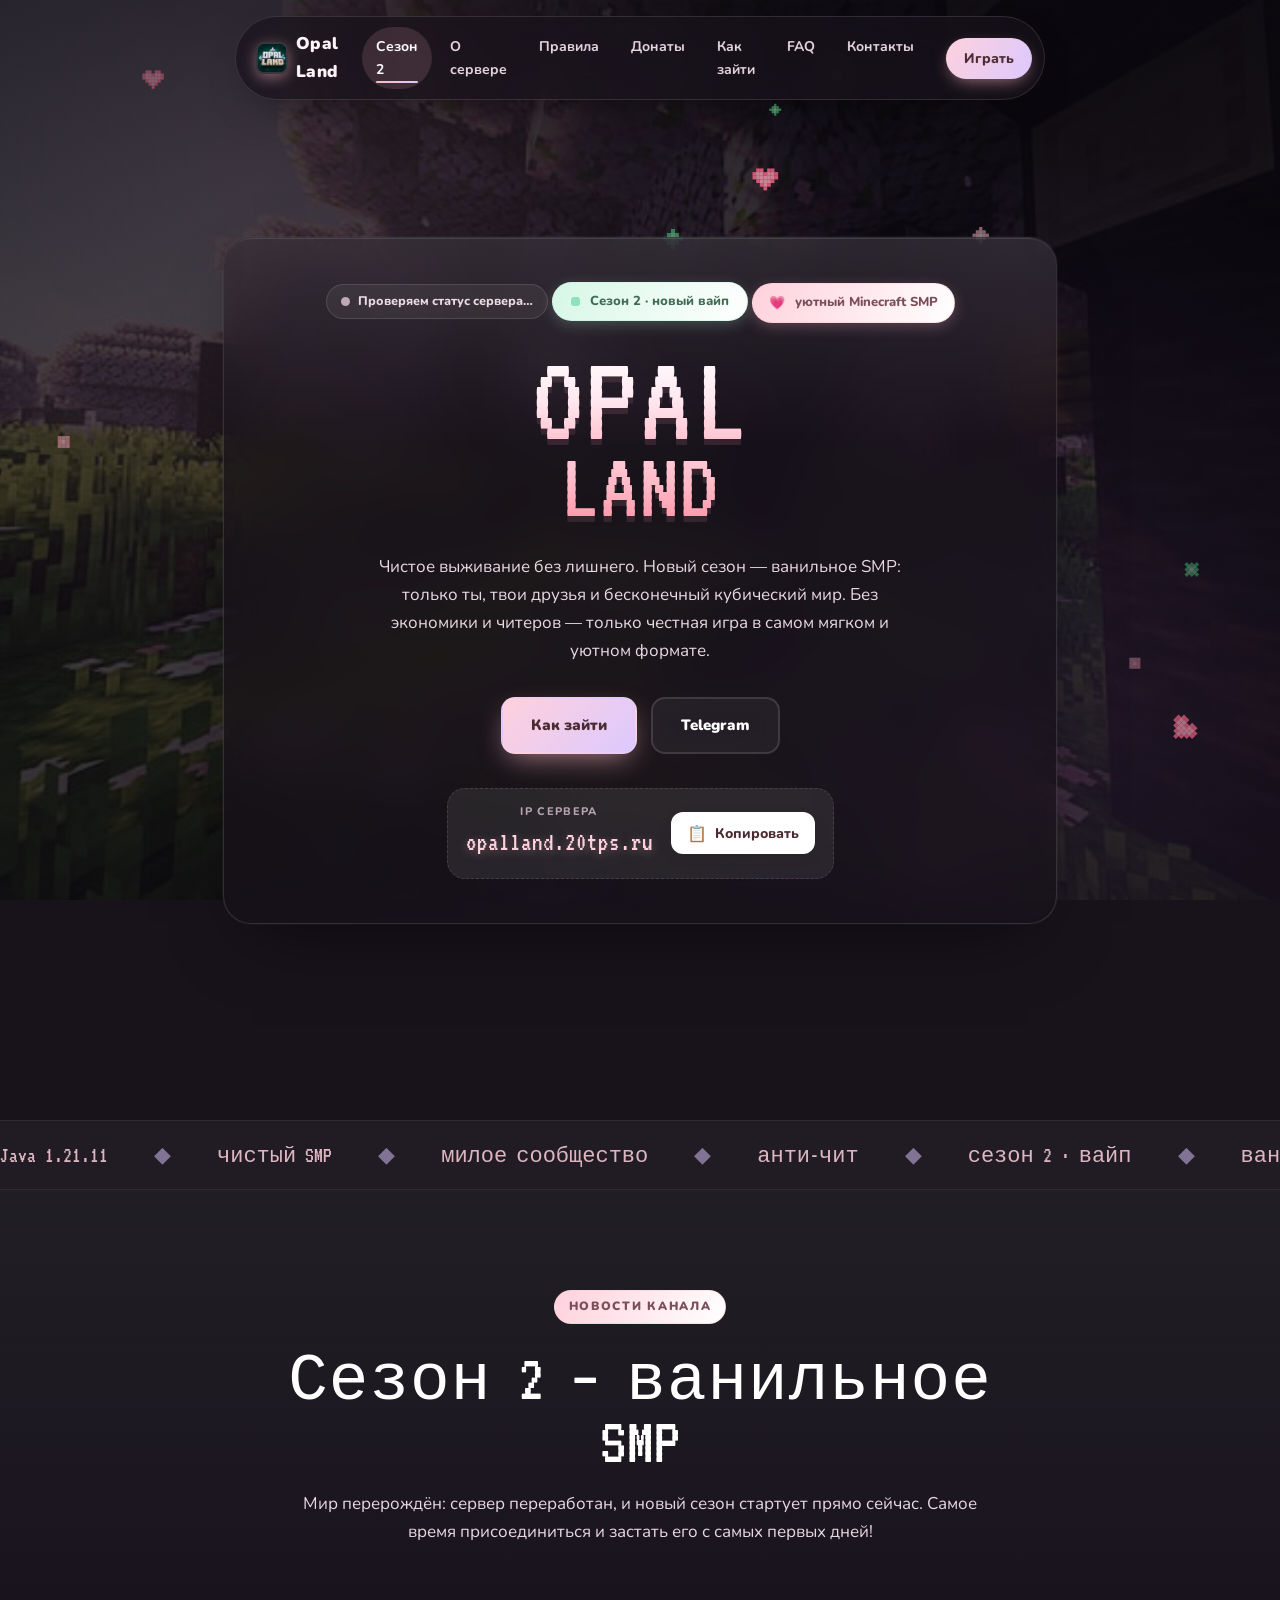
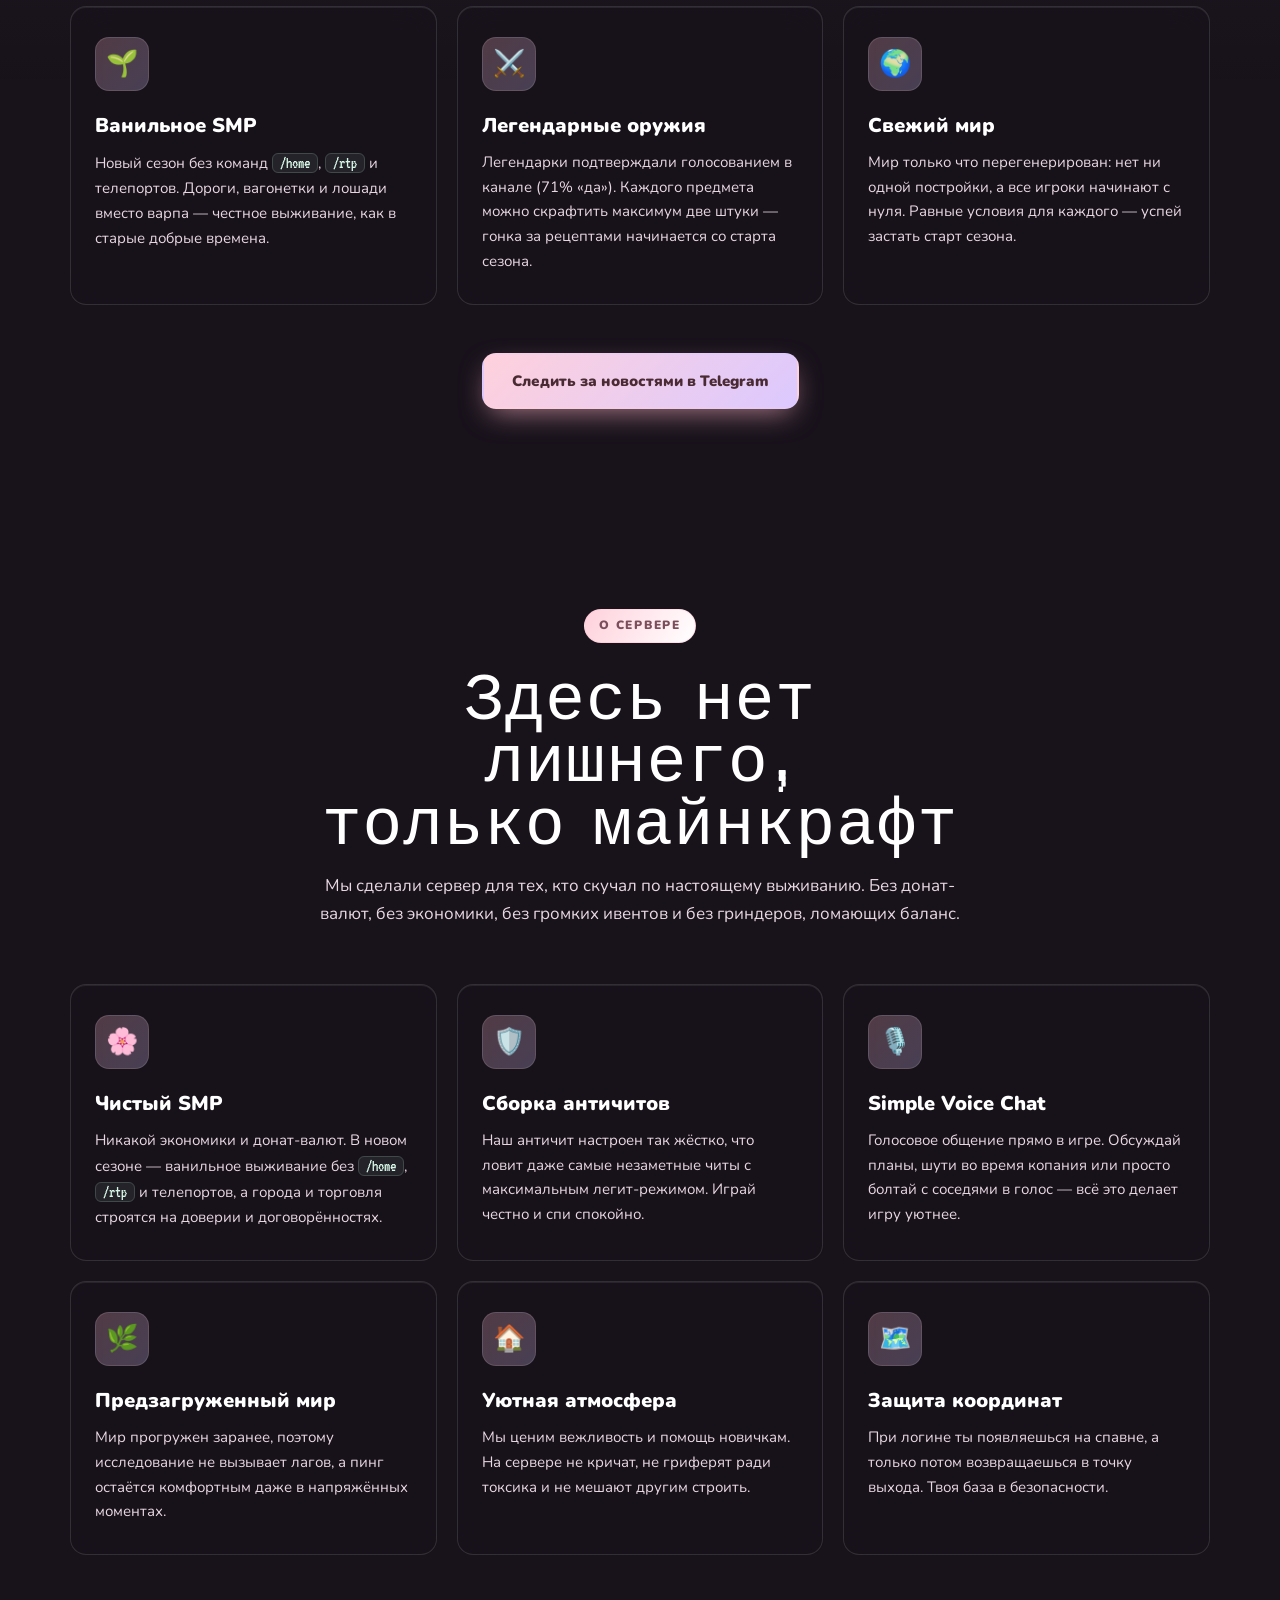
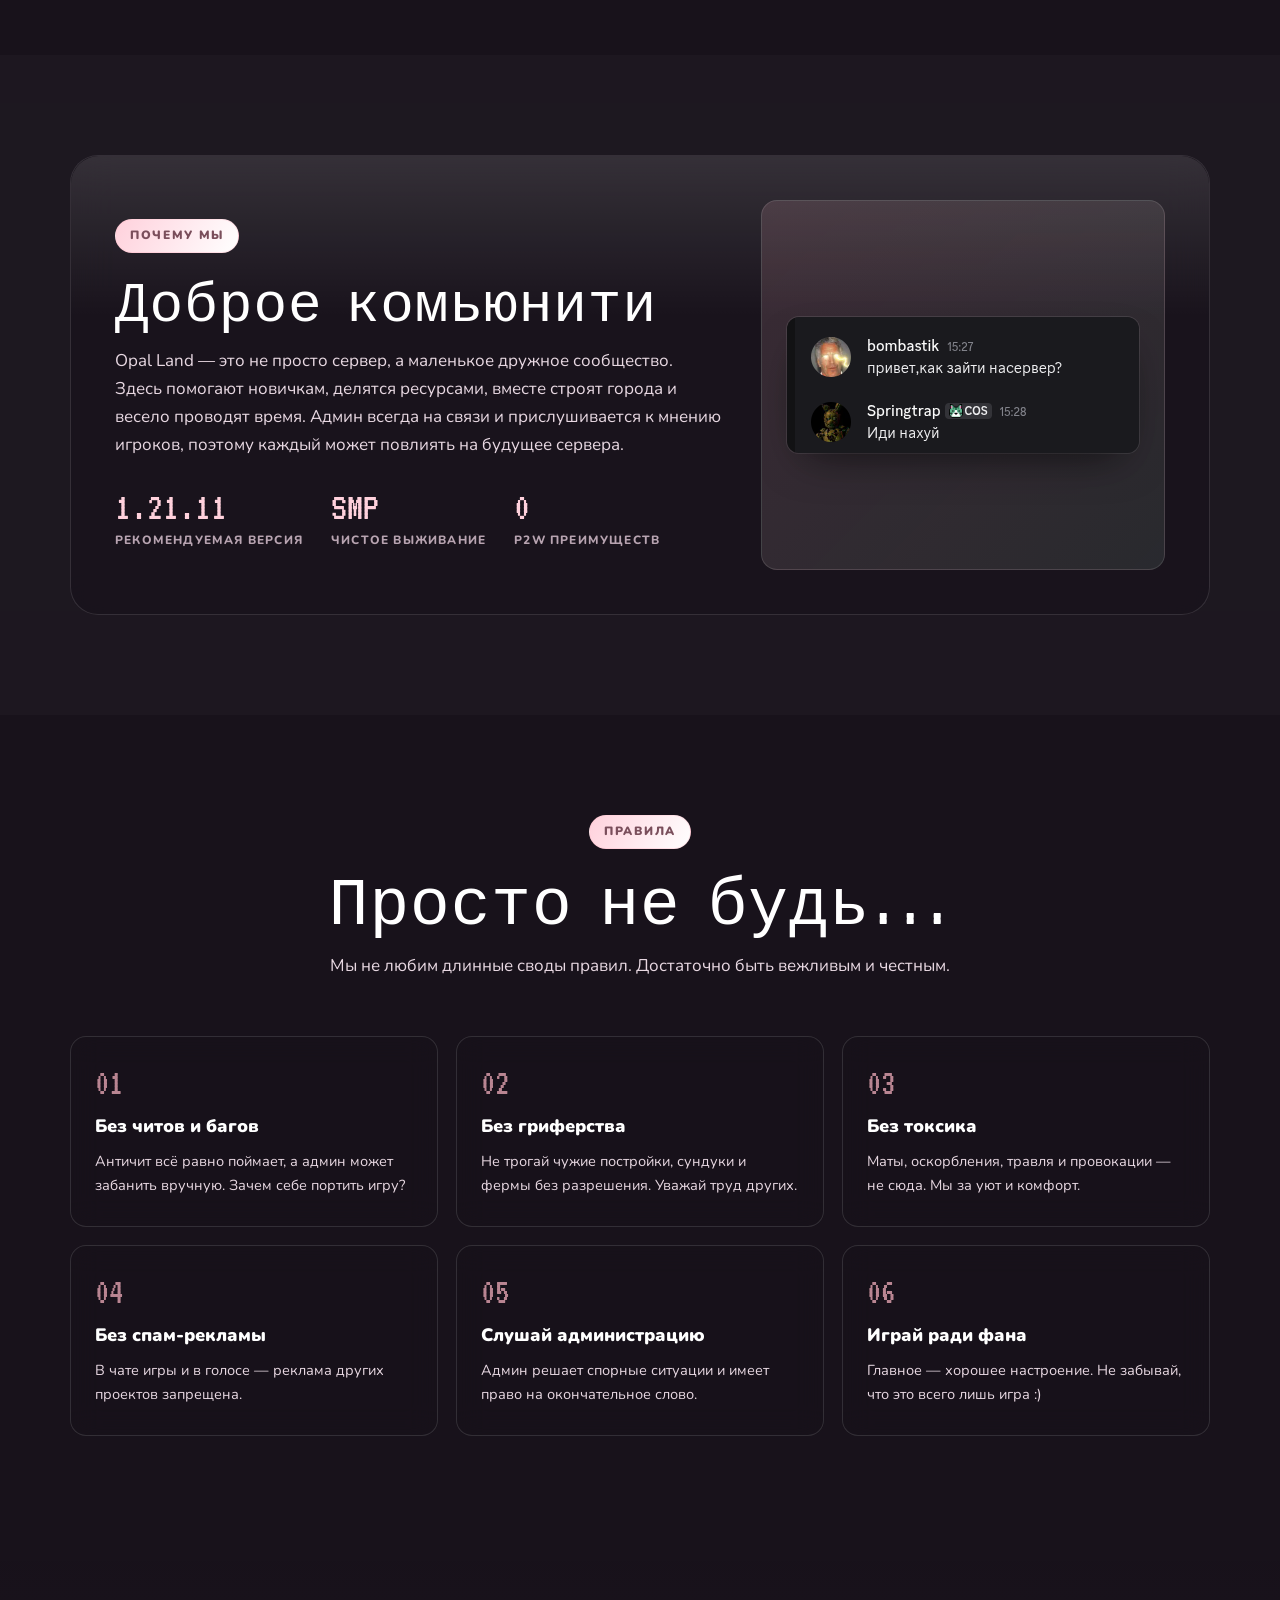
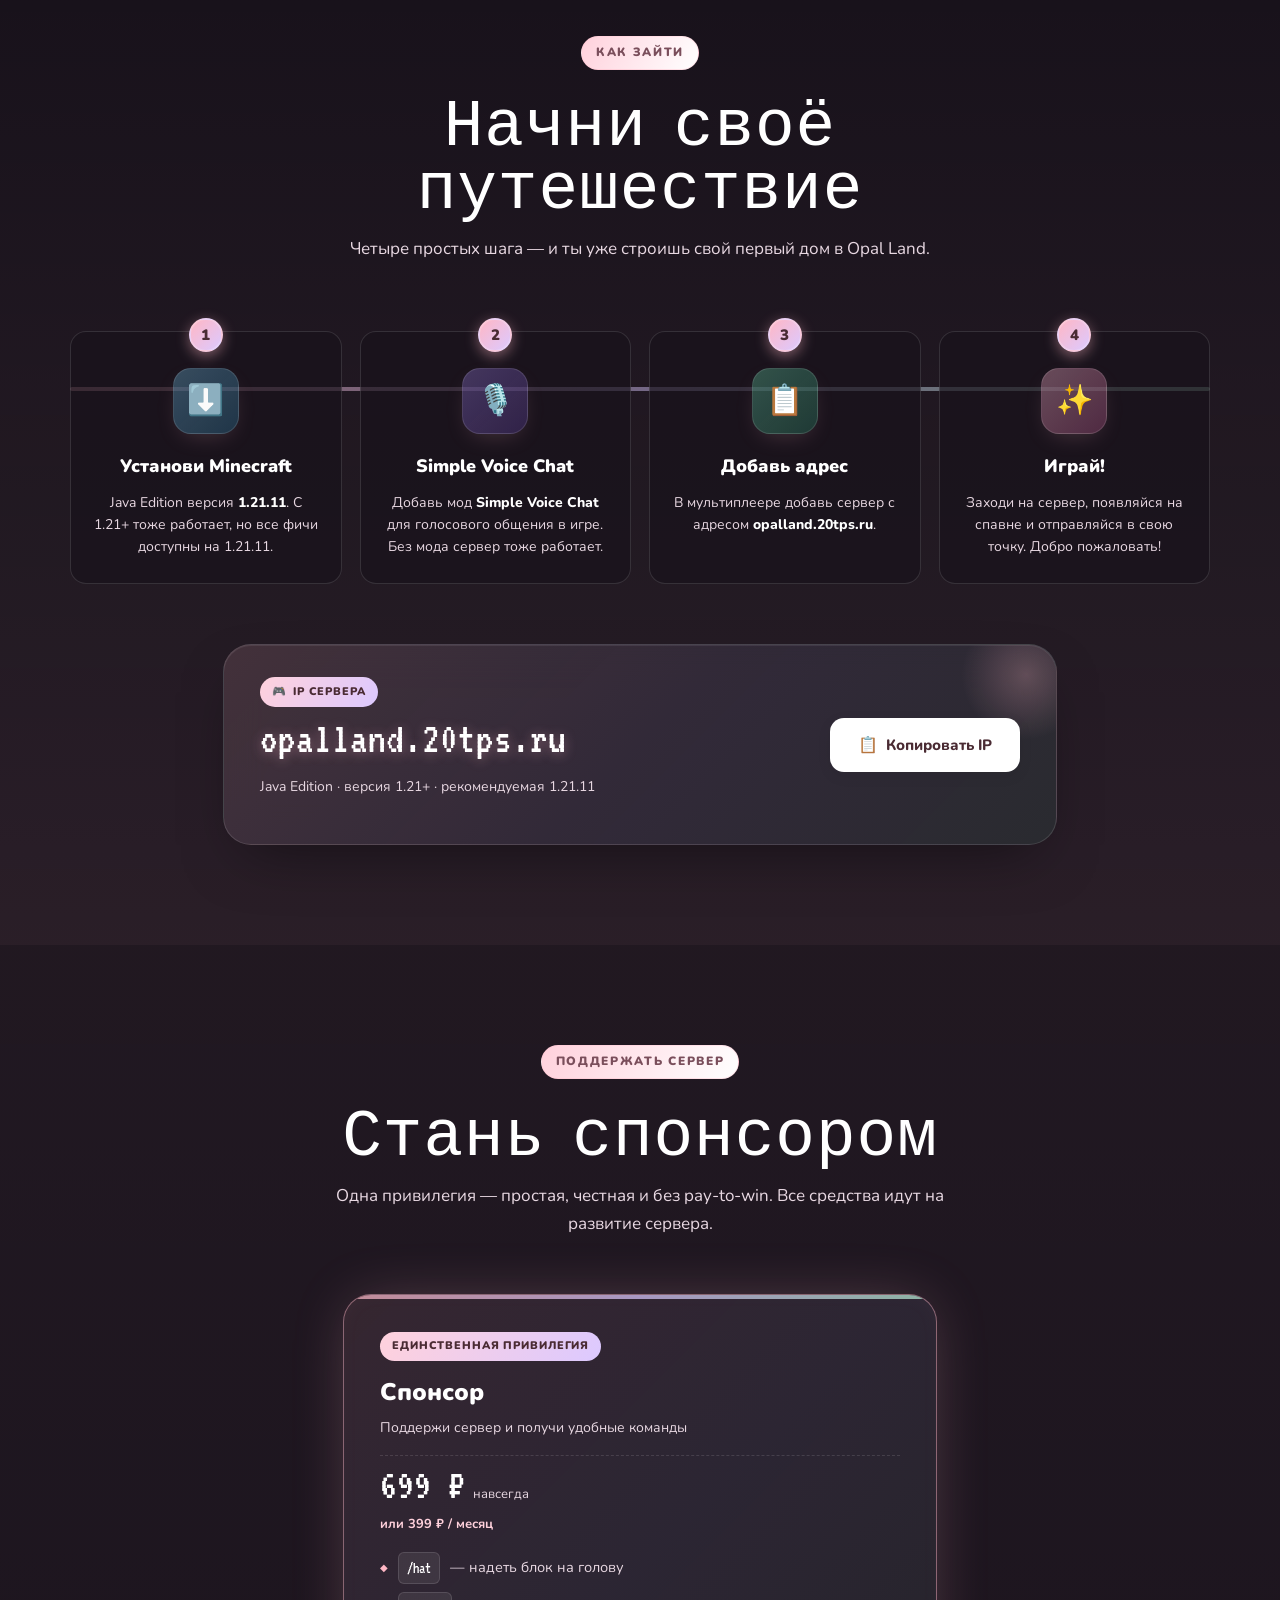
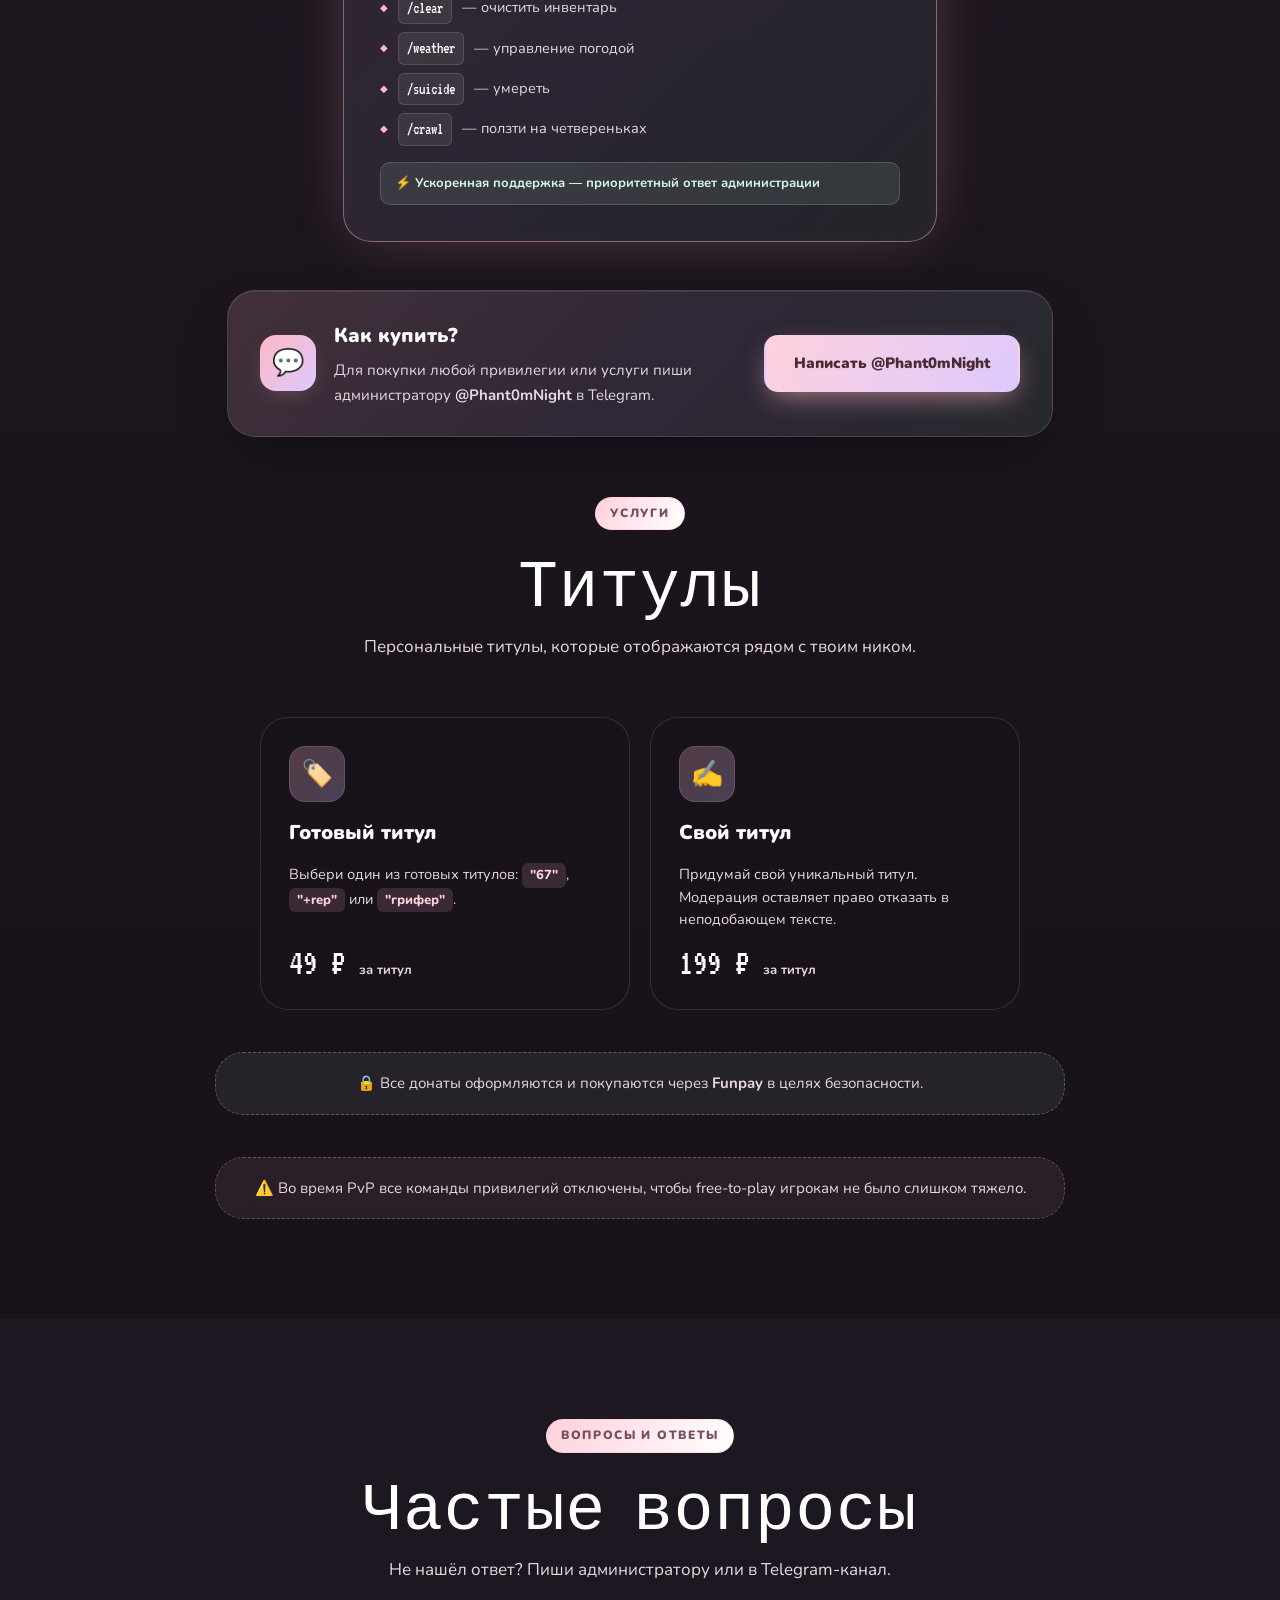
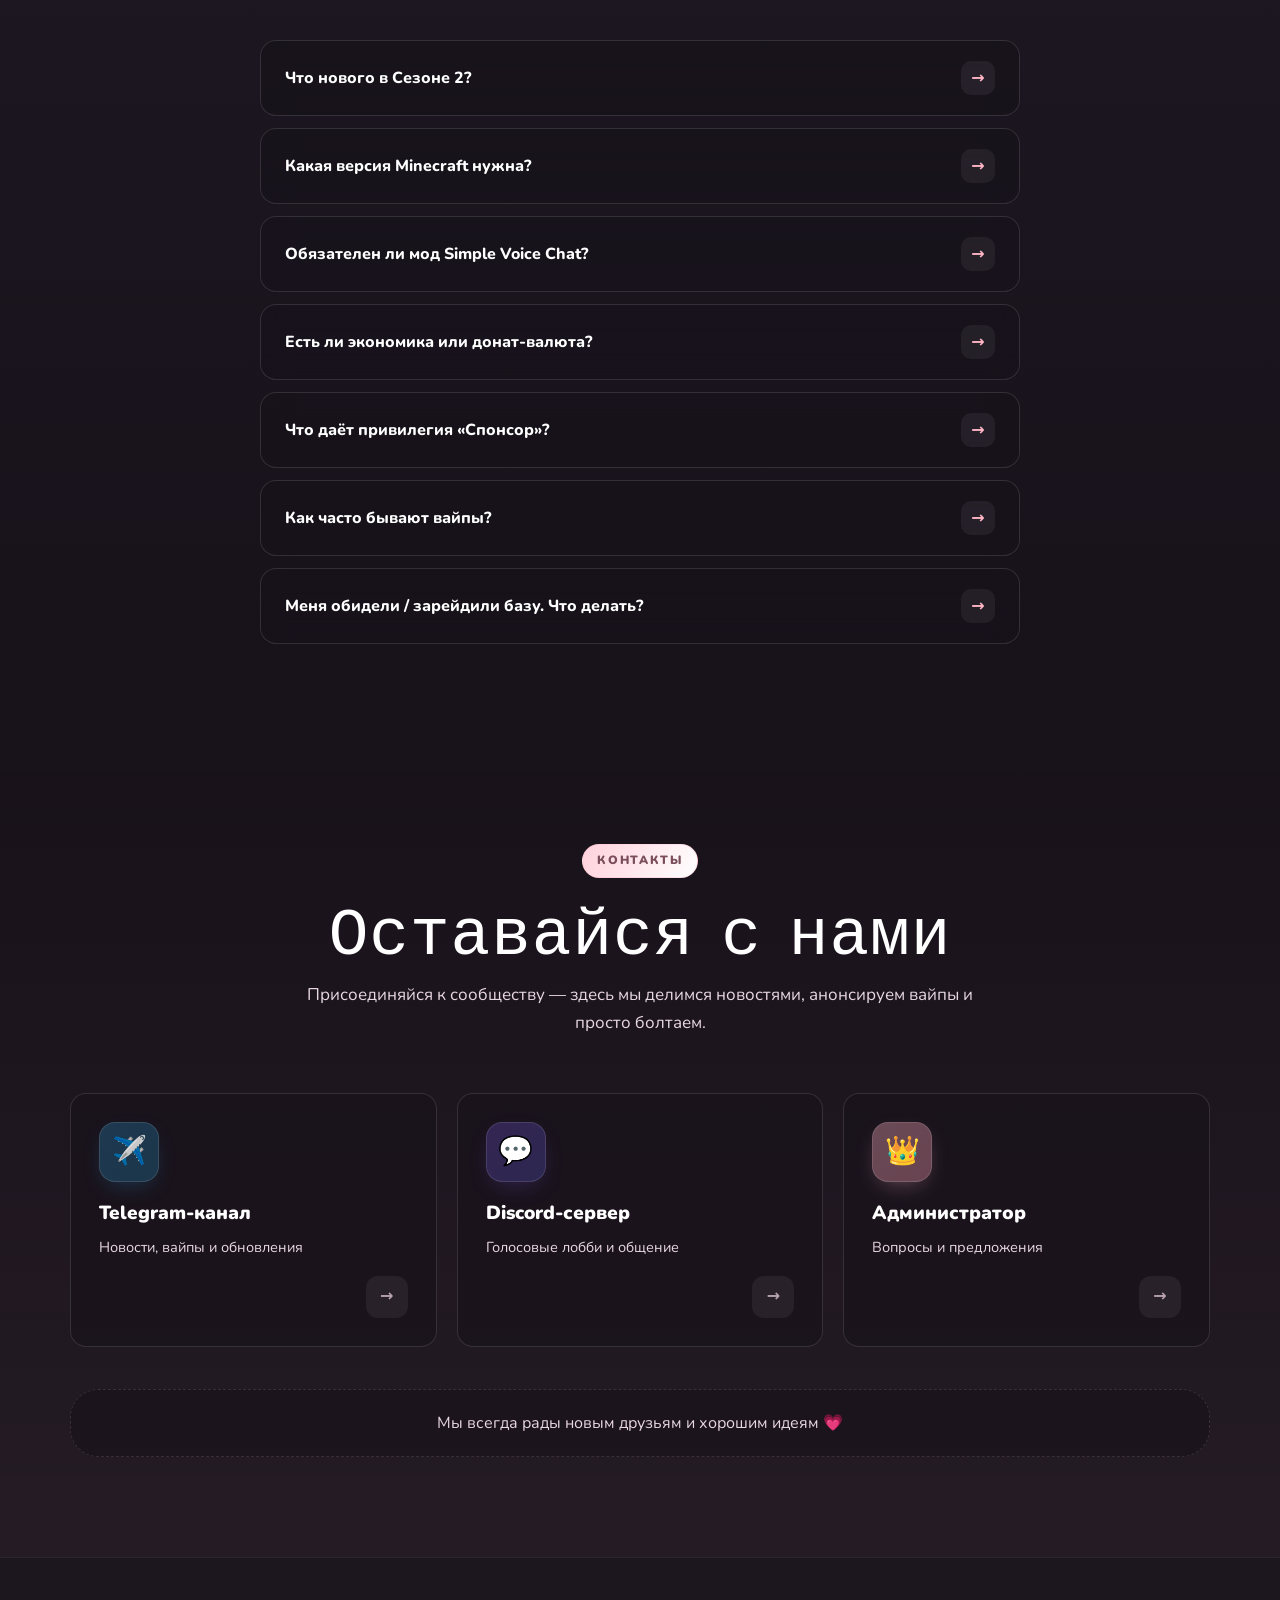
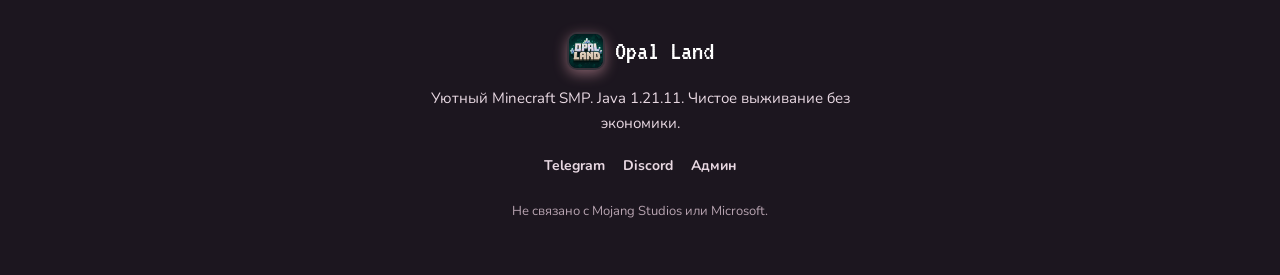
==== commit 9d8a19c0: "Remove countdown timer per user request Season section now shows news content only (vanilla SMP, leg" ====
--- a/index.html
+++ b/index.html
@@ -44,7 +44,6 @@
     <style>
       .reveal{opacity:1}
       #serverStatus{display:none}
-      #countdown{display:none}
     </style>
   </noscript>
 
@@ -169,26 +168,6 @@
           Мир перерождён: сервер переработан, и новый сезон стартует прямо сейчас.
           Самое время присоединиться и застать его с самых первых дней!
         </p>
-        <div class="countdown" id="countdown" role="timer" aria-label="До открытия сезона">
-          <div class="countdown-tile">
-            <span class="countdown-value" id="cdDays">–</span>
-            <span class="countdown-label">дней</span>
-          </div>
-          <div class="countdown-tile">
-            <span class="countdown-value" id="cdHours">–</span>
-            <span class="countdown-label">часов</span>
-          </div>
-          <div class="countdown-tile">
-            <span class="countdown-value" id="cdMinutes">–</span>
-            <span class="countdown-label">минут</span>
-          </div>
-          <div class="countdown-tile">
-            <span class="countdown-value" id="cdSeconds">–</span>
-            <span class="countdown-label">секунд</span>
-          </div>
-        </div>
-        <p class="countdown-note" id="countdownNote">подробности старта — в Telegram-канале</p>
-
       </div>
 
       <div class="season-grid">
--- a/css/style.css
+++ b/css/style.css
@@ -475,7 +475,7 @@
 @keyframes marquee{to{transform:translateX(-50%)}}
 
 /* ============================================================
-   SEASON 2 — announcement, countdown
+   SEASON 2 — announcement section
    ============================================================ */
 .season-badge{
   display:inline-flex;
@@ -518,55 +518,6 @@
   text-align:center;
   max-width:720px;
   margin:0 auto;
-}
-.countdown{
-  display:flex;
-  flex-wrap:wrap;
-  justify-content:center;
-  gap:14px;
-  margin-top:38px;
-}
-.countdown-tile{
-  min-width:96px;
-  padding:20px 12px 14px;
-  border-radius:var(--radius-sm);
-  background:rgba(24,18,27,.62);
-  border:1px solid rgba(183,240,212,.24);
-  backdrop-filter:blur(18px) saturate(120%);
-  -webkit-backdrop-filter:blur(18px) saturate(120%);
-  box-shadow:
-    0 1px 0 rgba(255,255,255,.08) inset,
-    0 12px 34px -18px rgba(0,0,0,.5);
-  transition:border-color .4s var(--ease), box-shadow .4s var(--ease);
-}
-.countdown-value{
-  display:block;
-  font-family:'VT323',monospace;
-  font-size:46px;
-  line-height:1;
-  color:var(--mint-light);
-  text-shadow:0 0 20px rgba(183,240,212,.3);
-  font-variant-numeric:tabular-nums;
-}
-.countdown-label{
-  display:block;
-  margin-top:8px;
-  font-size:11px;
-  font-weight:800;
-  letter-spacing:.12em;
-  text-transform:uppercase;
-  color:var(--ink-dim);
-}
-.countdown.is-open .countdown-tile{
-  border-color:rgba(183,240,212,.55);
-  box-shadow:
-    0 1px 0 rgba(255,255,255,.08) inset,
-    0 0 28px rgba(183,240,212,.18);
-}
-.countdown-note{
-  margin-top:16px;
-  font-size:13px;
-  color:var(--ink-dim);
 }
 
 .season-grid{
@@ -1629,9 +1580,6 @@
   .nav-cta{margin-left:auto;margin-right:52px}
   .features,.rules-grid,.contacts,.steps,.services-grid{grid-template-columns:1fr}
   .season-grid{grid-template-columns:1fr}
-  .countdown{gap:10px}
-  .countdown-tile{min-width:74px;padding:14px 8px 10px}
-  .countdown-value{font-size:34px}
   .hero{padding:110px 16px 70px}
   .hero-card{padding:32px 22px}
   .section{padding:70px 16px}
@@ -1654,6 +1602,5 @@
   .status-dot-online,
   .heart-pulse{animation:none}
   .season-dot{animation:none}
-  .countdown.is-open .countdown-tile{transition:none}
   html{scroll-behavior:auto}
 }
